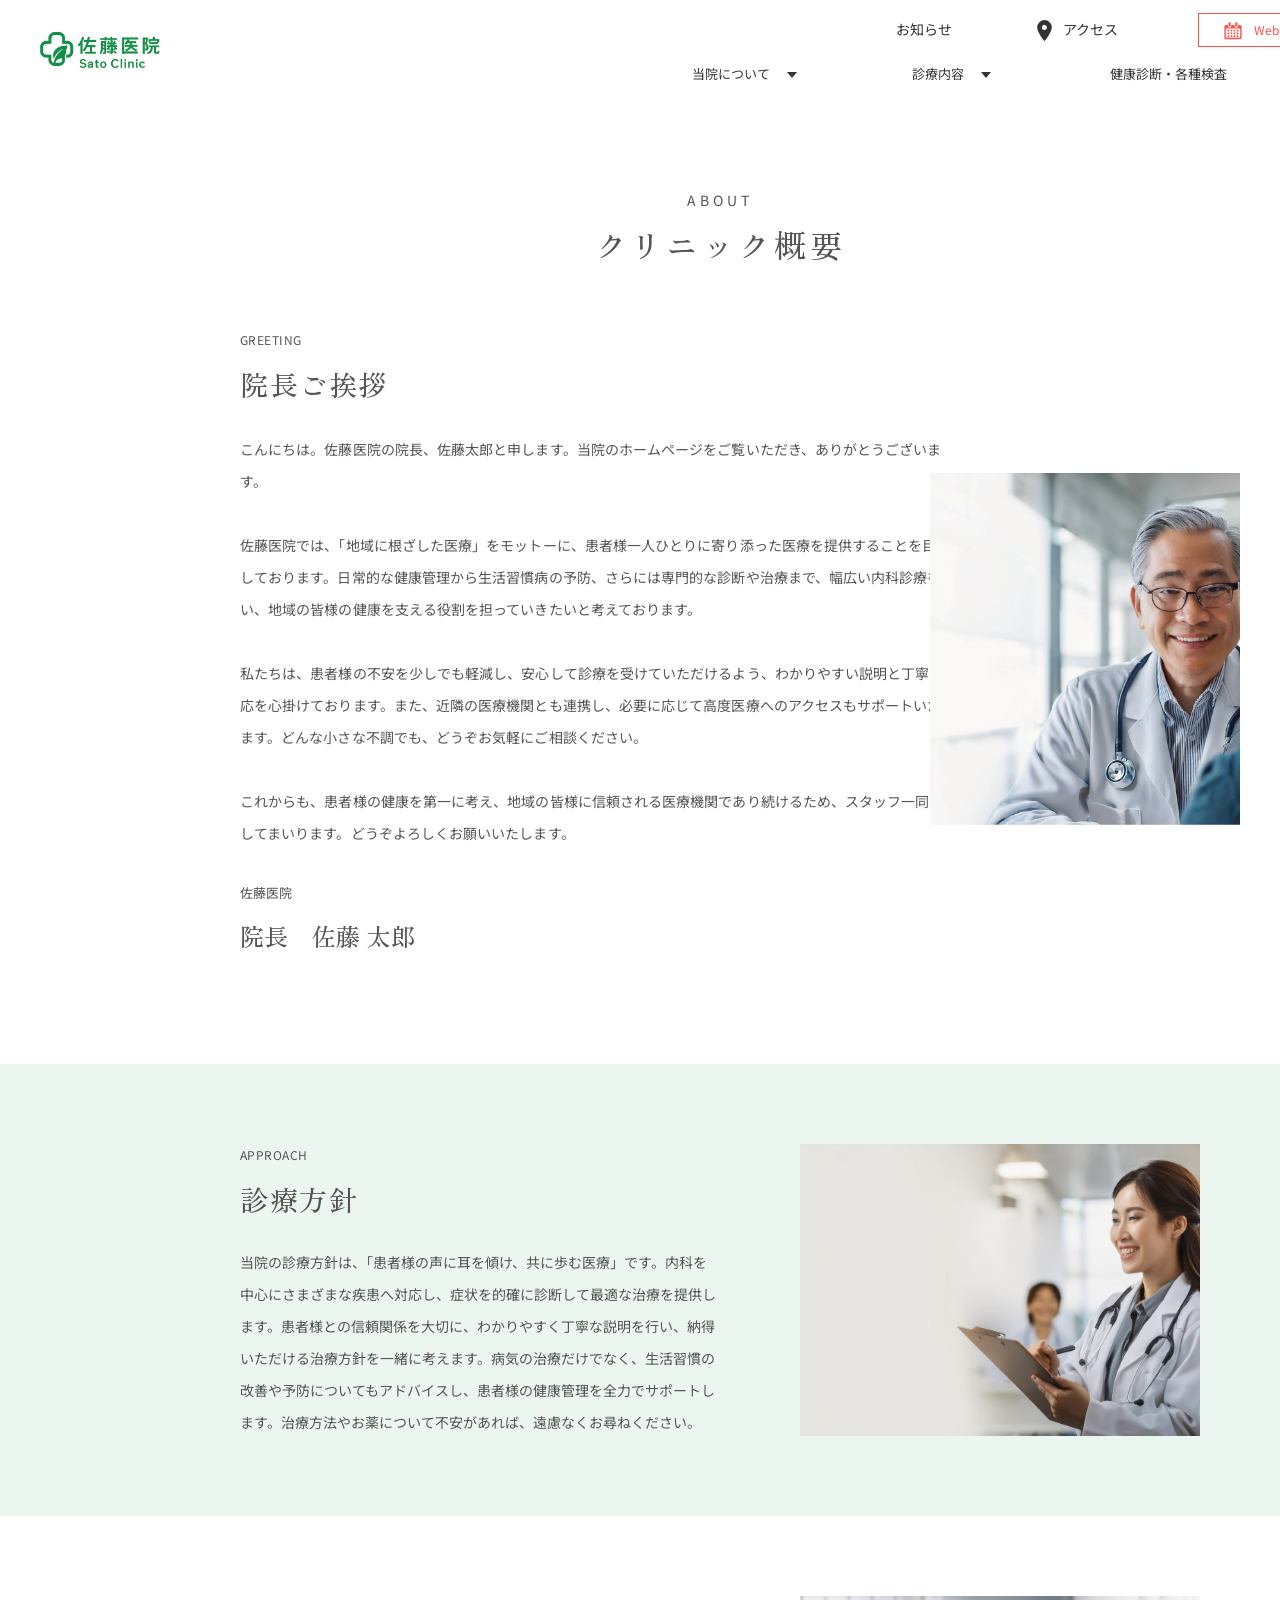
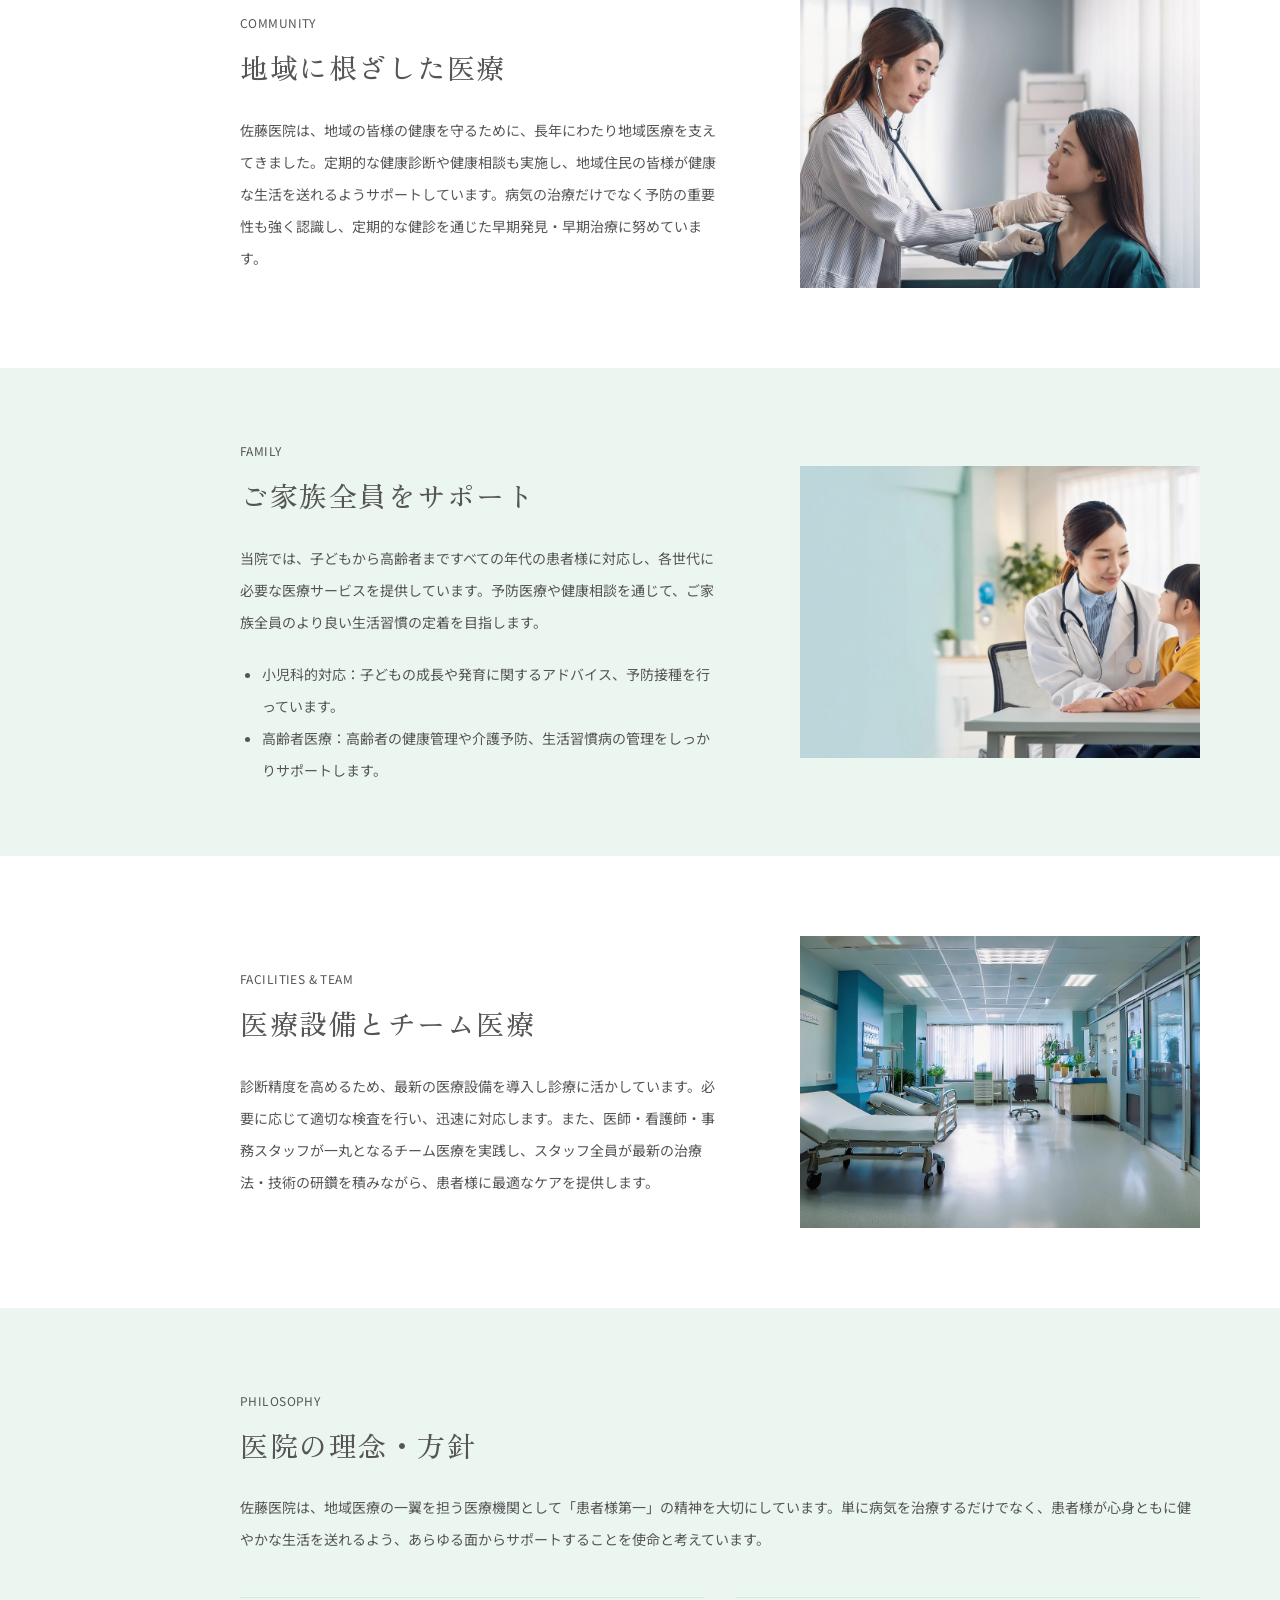
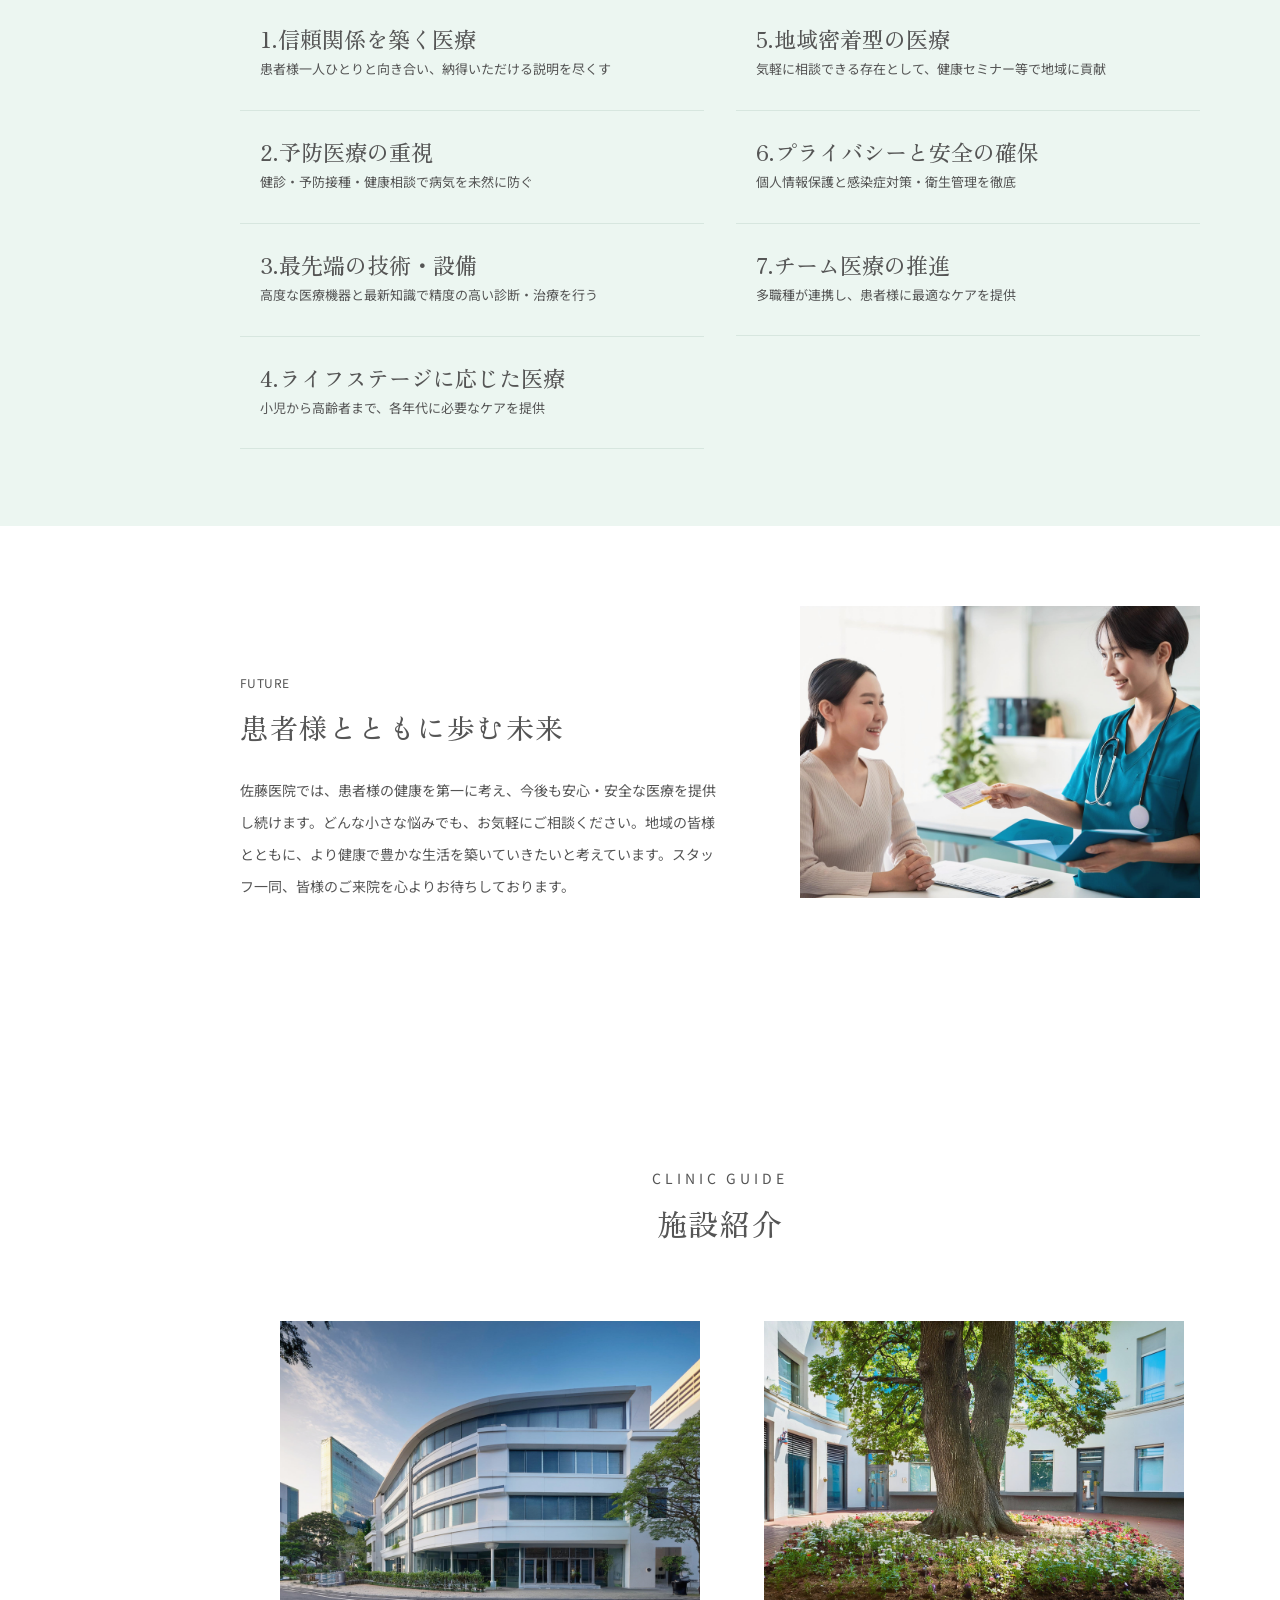
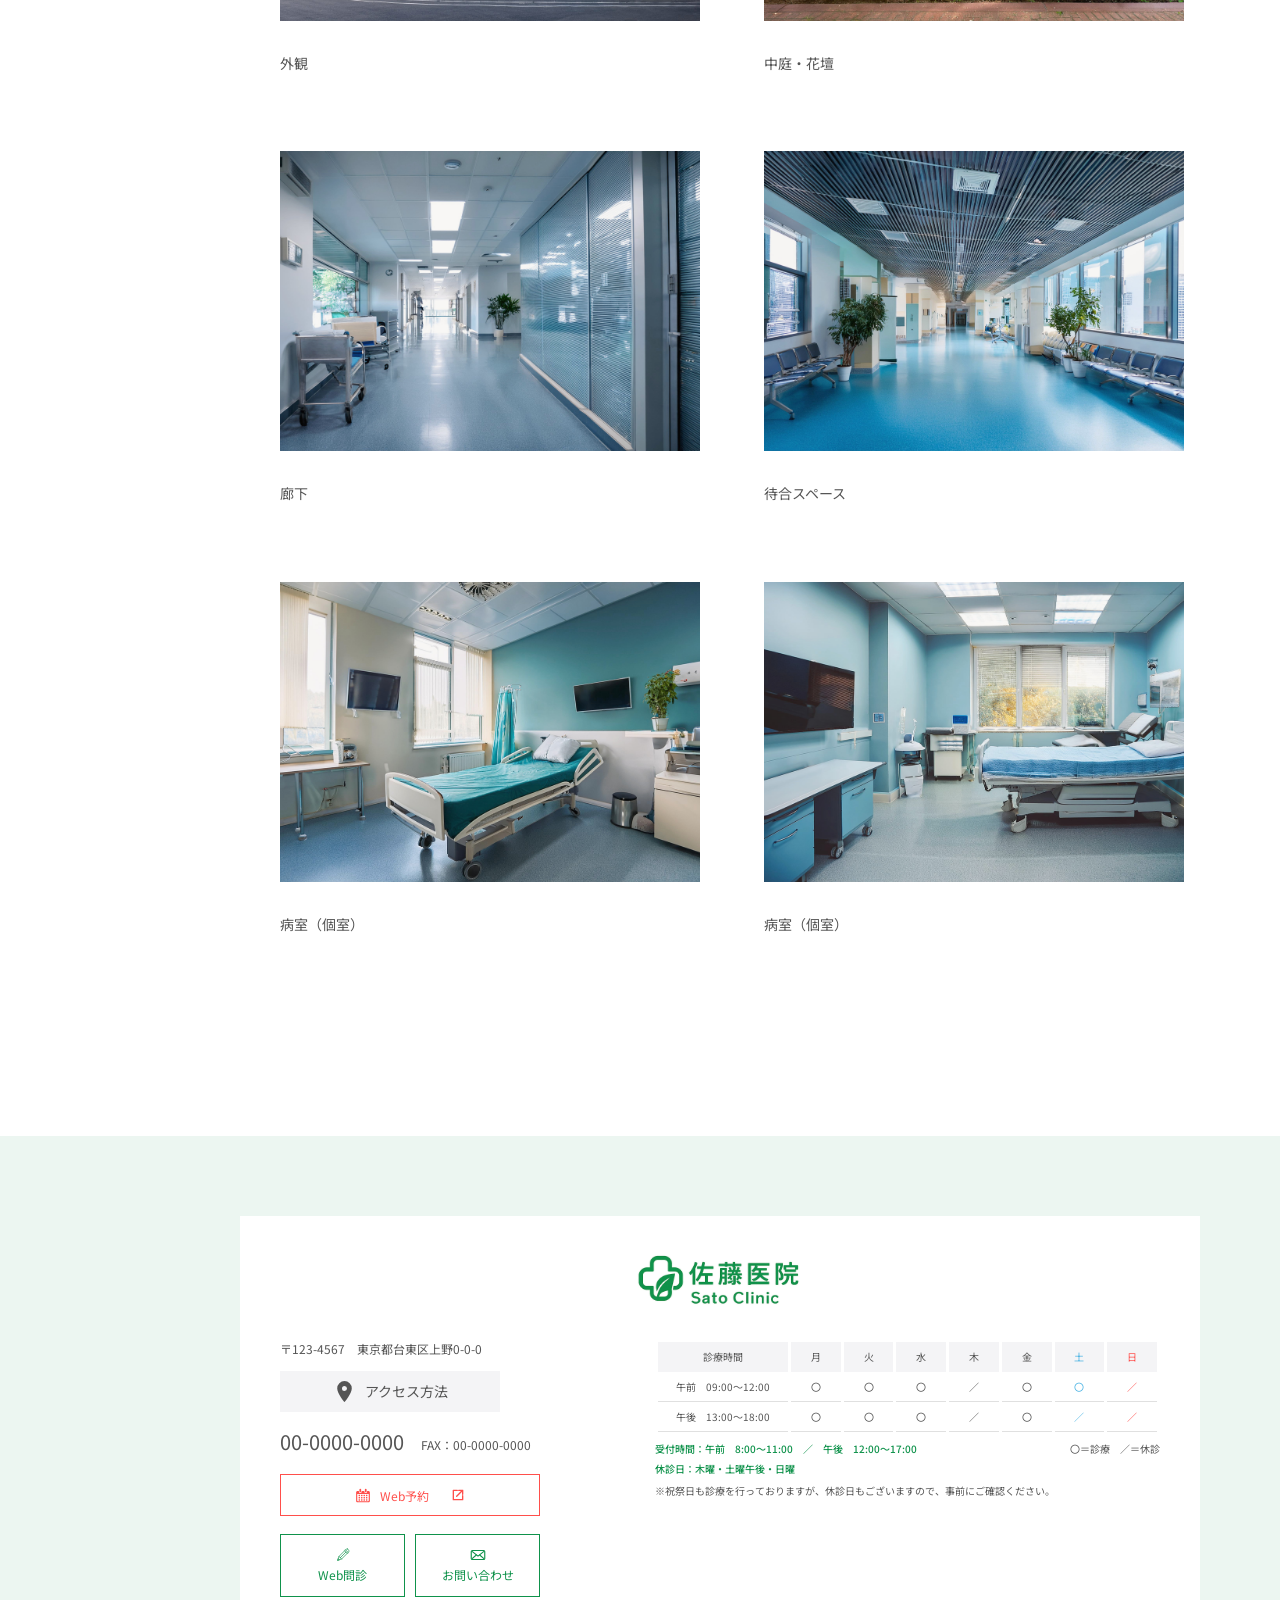
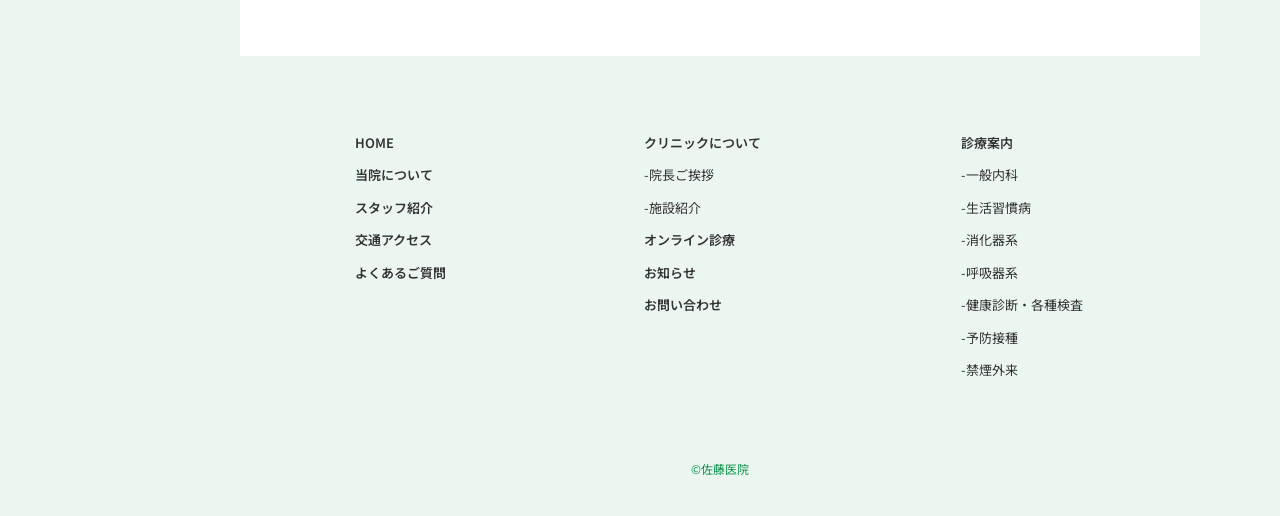
==== about.html @ 497ea295 "コミット" ====
<!DOCTYPE html>
<html lang="ja"><head><meta charset="UTF-8"><meta name="viewport" content="width=device-width, initial-scale=1.0"><meta name="description" content="佐藤医院は地域に根ざした医療を大切にするクリニックです。"><title>クリニック概要 | 佐藤医院 Sato Clinic</title><link rel="preconnect" href="https://fonts.googleapis.com"><link rel="preconnect" href="https://fonts.gstatic.com" crossorigin><link href="https://fonts.googleapis.com/css2?family=Noto+Sans+JP:wght@400;500;600;700&family=Zen+Old+Mincho:wght@400;500;600&display=swap" rel="stylesheet"><link rel="stylesheet" href="./css/style.css"></head>
<body class="page-about"><header class="site-header" id="top">
 <a class="site-logo" href="index.html" aria-label="佐藤医院 トップページ"><img src="./assets/logo.png" width="140" height="42" alt="佐藤医院 Sato Clinic"></a>
 <div class="header-upper"><a href="news.html">お知らせ</a><a href="access.html" class="header-access"><svg class="svg-icon" viewBox="0 0 24 24" aria-hidden="true"><path fill="currentColor" d="M12 2a7 7 0 0 0-7 7c0 5 7 13 7 13s7-8 7-13a7 7 0 0 0-7-7Zm0 9.4A2.4 2.4 0 1 1 12 6.6a2.4 2.4 0 0 1 0 4.8Z"/></svg> アクセス</a><a class="book-button" href="contact.html"><img class="svg-icon" src="assets/web_reservation_calendar_clean.svg" alt="" aria-hidden="true"> Web予約</a></div>
 <nav class="primary-nav" aria-label="グローバルナビゲーション"><details class="header-dropdown"><summary>当院について<span class="tiny-triangle"></span></summary><div class="dropdown-panel"><a href="about.html#greeting">院長ご挨拶</a><a href="staff.html">スタッフ紹介</a><a href="faq.html">よくあるご質問</a></div></details><details class="header-dropdown"><summary>診療内容<span class="tiny-triangle"></span></summary><div class="dropdown-panel"><a href="treatment.html#internal">一般内科</a><a href="treatment.html#lifestyle">生活習慣病</a><a href="treatment.html#digestive">消化器系</a><a href="treatment.html#respiratory">呼吸器系</a><a href="treatment.html#vaccination">予防接種</a></div></details><a class="nav-single" href="treatment.html#checkup">健康診断・各種検査</a><a class="nav-single" href="about.html#facility">施設紹介</a></nav>
 <details class="all-menu"><summary aria-label="サイトメニューを開く"><span class="hamburger"><span></span><span></span><span></span></span><small>MENU</small></summary>
 <nav class="all-menu-panel" aria-label="サイトメニュー"><strong>MENU</strong><a href="index.html">HOME</a><a href="about.html">当院について</a><a href="staff.html">スタッフ紹介</a><a href="treatment.html">診療案内</a><a href="faq.html">よくあるご質問</a><a href="news.html">お知らせ</a><a href="access.html">アクセス</a><a href="contact.html">お問い合わせ</a></nav></details>
 </header><main><div class="page-title"><span class="title-en">ABOUT</span><h1>クリニック概要</h1></div><section id="greeting" class="about-greeting"><div class="greeting-copy"><span class="small-en">GREETING</span><h2 class="section-mincho">院長ご挨拶</h2><p>こんにちは。佐藤医院の院長、佐藤太郎と申します。当院のホームページをご覧いただき、ありがとうございます。</p><p>佐藤医院では、「地域に根ざした医療」をモットーに、患者様一人ひとりに寄り添った医療を提供することを目指しております。日常的な健康管理から生活習慣病の予防、さらには専門的な診断や治療まで、幅広い内科診療を行い、地域の皆様の健康を支える役割を担っていきたいと考えております。</p><p>私たちは、患者様の不安を少しでも軽減し、安心して診療を受けていただけるよう、わかりやすい説明と丁寧な対応を心掛けております。また、近隣の医療機関とも連携し、必要に応じて高度医療へのアクセスもサポートいたします。どんな小さな不調でも、どうぞお気軽にご相談ください。</p><p>これからも、患者様の健康を第一に考え、地域の皆様に信頼される医療機関であり続けるため、スタッフ一同努力してまいります。どうぞよろしくお願いいたします。</p><p class="greeting-signature"><span>佐藤医院</span><strong>院長　佐藤 太郎</strong></p></div><img src="./assets/firstView.jpg" alt="患者様に寄り添う院長" width="310" height="352"></section>
 <section class="about-feature feature-mint"><div class="about-feature-inner"><div class="about-feature-copy"><span class="small-en">APPROACH</span><h2 class="section-mincho">診療方針</h2><p>当院の診療方針は、「患者様の声に耳を傾け、共に歩む医療」です。内科を中心にさまざまな疾患へ対応し、症状を的確に診断して最適な治療を提供します。患者様との信頼関係を大切に、わかりやすく丁寧な説明を行い、納得いただける治療方針を一緒に考えます。病気の治療だけでなく、生活習慣の改善や予防についてもアドバイスし、患者様の健康管理を全力でサポートします。治療方法やお薬について不安があれば、遠慮なくお尋ねください。</p></div><img src="./assets/medical_3.jpg" alt="診療方針" width="510" height="292"></div></section><section class="about-feature feature-white"><div class="about-feature-inner"><div class="about-feature-copy"><span class="small-en">COMMUNITY</span><h2 class="section-mincho">地域に根ざした医療</h2><p>佐藤医院は、地域の皆様の健康を守るために、長年にわたり地域医療を支えてきました。定期的な健康診断や健康相談も実施し、地域住民の皆様が健康な生活を送れるようサポートしています。病気の治療だけでなく予防の重要性も強く認識し、定期的な健診を通じた早期発見・早期治療に努めています。</p></div><img src="./assets/patient_3.jpg" alt="地域に根ざした医療" width="510" height="292"></div></section><section class="about-feature feature-mint"><div class="about-feature-inner"><div class="about-feature-copy"><span class="small-en">FAMILY</span><h2 class="section-mincho">ご家族全員をサポート</h2><p>当院では、子どもから高齢者まですべての年代の患者様に対応し、各世代に必要な医療サービスを提供しています。予防医療や健康相談を通じて、ご家族全員のより良い生活習慣の定着を目指します。</p><ul><li>小児科的対応：子どもの成長や発育に関するアドバイス、予防接種を行っています。</li><li>高齢者医療：高齢者の健康管理や介護予防、生活習慣病の管理をしっかりサポートします。</li></ul></div><img src="./assets/patient_10.jpg" alt="ご家族全員をサポート" width="510" height="292"></div></section><section class="about-feature feature-white"><div class="about-feature-inner"><div class="about-feature-copy"><span class="small-en">FACILITIES &amp; TEAM</span><h2 class="section-mincho">医療設備とチーム医療</h2><p>診断精度を高めるため、最新の医療設備を導入し診療に活かしています。必要に応じて適切な検査を行い、迅速に対応します。また、医師・看護師・事務スタッフが一丸となるチーム医療を実践し、スタッフ全員が最新の治療法・技術の研鑽を積みながら、患者様に最適なケアを提供します。</p></div><img src="./assets/hospital_3.jpg" alt="医療設備とチーム医療" width="510" height="292"></div></section>
 <section id="philosophy" class="about-philosophy"><div class="about-philosophy-inner"><span class="small-en">PHILOSOPHY</span><h2 class="section-mincho">医院の理念・方針</h2><p>佐藤医院は、地域医療の一翼を担う医療機関として「患者様第一」の精神を大切にしています。単に病気を治療するだけでなく、患者様が心身ともに健やかな生活を送れるよう、あらゆる面からサポートすることを使命と考えています。</p><div class="philosophy-lists"><ol><li><h3>1.信頼関係を築く医療</h3><p>患者様一人ひとりと向き合い、納得いただける説明を尽くす</p></li><li><h3>2.予防医療の重視</h3><p>健診・予防接種・健康相談で病気を未然に防ぐ</p></li><li><h3>3.最先端の技術・設備</h3><p>高度な医療機器と最新知識で精度の高い診断・治療を行う</p></li><li><h3>4.ライフステージに応じた医療</h3><p>小児から高齢者まで、各年代に必要なケアを提供</p></li></ol><ol><li><h3>5.地域密着型の医療</h3><p>気軽に相談できる存在として、健康セミナー等で地域に貢献</p></li><li><h3>6.プライバシーと安全の確保</h3><p>個人情報保護と感染症対策・衛生管理を徹底</p></li><li><h3>7.チーム医療の推進</h3><p>多職種が連携し、患者様に最適なケアを提供</p></li></ol></div></div></section>
 <section class="about-future"><div class="about-feature-inner"><div class="about-feature-copy"><span class="small-en">FUTURE</span><h2 class="section-mincho">患者様とともに歩む未来</h2><p>佐藤医院では、患者様の健康を第一に考え、今後も安心・安全な医療を提供し続けます。どんな小さな悩みでも、お気軽にご相談ください。地域の皆様とともに、より健康で豊かな生活を築いていきたいと考えています。スタッフ一同、皆様のご来院を心よりお待ちしております。</p></div><img loading="lazy" src="./assets/information_3.jpg" alt="丁寧なご案内をする医療スタッフ" width="510" height="292"></div></section>
 <section id="facility" class="about-facilities"><div class="facility-header"><span class="title-en">CLINIC GUIDE</span><h2 class="section-mincho">施設紹介</h2></div><div class="facility-grid"><figure><img loading="lazy" src="./assets/hospital_1.jpg" alt="外観" width="420" height="240"><figcaption>外観</figcaption></figure><figure><img loading="lazy" src="./assets/hospital_2.jpg" alt="中庭・花壇" width="420" height="240"><figcaption>中庭・花壇</figcaption></figure><figure><img loading="lazy" src="./assets/hospital_5.jpg" alt="廊下" width="420" height="240"><figcaption>廊下</figcaption></figure><figure><img loading="lazy" src="./assets/hospital_4.jpg" alt="待合スペース" width="420" height="240"><figcaption>待合スペース</figcaption></figure><figure><img loading="lazy" src="./assets/hospital_7.jpg" alt="病室（個室）" width="420" height="240"><figcaption>病室（個室）</figcaption></figure><figure><img loading="lazy" src="./assets/hospital_8.jpg" alt="病室（個室）" width="420" height="240"><figcaption>病室（個室）</figcaption></figure></div></section></main><footer class="site-footer"><div class="footer-contact"><div class="footer-contact-left">
 <p class="foot-address">〒123-4567　東京都台東区上野0-0-0</p><a class="foot-access" href="access.html"><svg class="svg-icon" viewBox="0 0 24 24" aria-hidden="true"><path fill="currentColor" d="M12 2a7 7 0 0 0-7 7c0 5 7 13 7 13s7-8 7-13a7 7 0 0 0-7-7Zm0 9.4A2.4 2.4 0 1 1 12 6.6a2.4 2.4 0 0 1 0 4.8Z"/></svg> アクセス方法</a>
 <p class="foot-phone">00-0000-0000 <span>FAX：00-0000-0000</span></p><a class="foot-reservation" href="contact.html"><img class="svg-icon" src="assets/web_reservation_calendar_clean.svg" alt="" aria-hidden="true"> Web予約　 <svg class="svg-icon" viewBox="0 0 24 24" fill="none" stroke="currentColor" stroke-width="2" stroke-linecap="round" stroke-linejoin="round" aria-hidden="true"><path d="M13 5h6v6M19 5l-9 9"/><path d="M19 13v6H5V5h6"/></svg></a>
 <div class="foot-small-actions"><a href="contact.html"><img class="svg-icon" src="assets/pencil_icon_outline_slender.svg" alt="" aria-hidden="true"><span>Web問診</span></a><a href="contact.html"><img class="svg-icon" src="assets/envelope_closed_icon.svg" alt="" aria-hidden="true"><span>お問い合わせ</span></a></div></div>
 <div class="footer-contact-right"><a href="index.html" class="footer-brand"><img src="./assets/logo.png" width="187" height="56" alt="佐藤医院 Sato Clinic"></a><div class="schedule-wrap schedule-compact"><table class="schedule-table" aria-label="診療時間表"><thead><tr><th>診療時間</th><th>月</th><th>火</th><th>水</th><th>木</th><th>金</th><th class="saturday">土</th><th class="sunday">日</th></tr></thead>
 <tbody><tr><th>午前　09:00〜12:00</th><td>〇</td><td>〇</td><td>〇</td><td>／</td><td>〇</td><td class="saturday">〇</td><td class="sunday">／</td></tr>
 <tr><th>午後　13:00〜18:00</th><td>〇</td><td>〇</td><td>〇</td><td>／</td><td>〇</td><td class="saturday">／</td><td class="sunday">／</td></tr></tbody></table>
 <div class="schedule-remarks"><div class="schedule-notes"><p><b>受付時間：午前　8:00〜11:00　／　午後　12:00〜17:00</b></p><p><b>休診日：木曜・土曜午後・日曜</b></p></div><span class="schedule-legend">〇＝診療　／＝休診</span></div>
 <p class="schedule-caution">※祝祭日も診療を行っておりますが、休診日もございますので、事前にご確認ください。</p></div></div></div>
 <nav class="footer-nav" aria-label="フッターナビゲーション"><div><a href="index.html"><b>HOME</b></a><a href="about.html"><b>当院について</b></a><a href="staff.html"><b>スタッフ紹介</b></a><a href="access.html"><b>交通アクセス</b></a><a href="faq.html"><b>よくあるご質問</b></a></div>
 <div><b>クリニックについて</b><a href="about.html#greeting">-院長ご挨拶</a><a href="about.html#facility">-施設紹介</a><a href="contact.html"><b>オンライン診療</b></a><a href="news.html"><b>お知らせ</b></a><a href="contact.html"><b>お問い合わせ</b></a></div>
 <div><b>診療案内</b><a href="treatment.html#internal">-一般内科</a><a href="treatment.html#lifestyle">-生活習慣病</a><a href="treatment.html#digestive">-消化器系</a><a href="treatment.html#respiratory">-呼吸器系</a><a href="treatment.html#checkup">-健康診断・各種検査</a><a href="treatment.html#vaccination">-予防接種</a><a href="treatment.html#smoking">-禁煙外来</a></div></nav>
 <small class="copyright">©佐藤医院</small></footer></body></html>
---- css/style.css ----
:root{--ink:#333333;--body:#555555;--pale:#F4F4F6;--light-gray:#CCCCCC;--rule:#E0E0E0;--green:#0F924B;--mint:#ECF6F1;--red:#FF4F4B;--blue:#4BB3E3;--sans:'Noto Sans JP','Hiragino Kaku Gothic ProN','Yu Gothic',sans-serif;--mincho:'Zen Old Mincho','Hiragino Mincho ProN','Yu Mincho',serif}
*,*::before,*::after{box-sizing:border-box}
html{scroll-behavior:smooth;scroll-padding-top:110px}
body{width:100%;min-width:1440px;margin:0;background:white;color:var(--body);font-family:var(--sans);font-size:14px;font-weight:400;line-height:1.8;-webkit-font-smoothing:antialiased;text-rendering:optimizeLegibility}
img{max-width:100%;display:block}button,input,select,textarea{font:inherit}a{color:inherit;text-decoration:none}a:hover{color:var(--green)}button,a,summary{ -webkit-tap-highlight-color:transparent}a:focus-visible,summary:focus-visible,button:focus-visible,input:focus-visible,select:focus-visible,textarea:focus-visible{outline:2px solid var(--green);outline-offset:3px}p,h1,h2,h3,figure,dl,dd{margin:0}h1,h2,h3{font-weight:400}.svg-icon{width:22px;height:22px;display:inline-block;vertical-align:middle;flex:none}.section-mincho{font-family:var(--mincho);font-weight:500;color:var(--body);letter-spacing:.055em}.title-en{font-family:var(--sans);font-size:14px;font-weight:400;letter-spacing:.28em;line-height:24px;color:var(--body)}.small-en{font-family:var(--sans);font-size:12px;line-height:20px;letter-spacing:.035em;color:var(--body)}
/* Header: positions are based on the 1440px-wide reference PDFs. */
.site-header{position:relative;z-index:20;height:100px;width:100%;min-width:1440px;background:#fff;color:var(--ink);font-size:13px;line-height:1.4}
.site-logo{position:absolute;top:30px;left:31px;display:block;width:140px;height:42px}.site-logo img{width:140px;height:42px;object-fit:contain}
/* The hamburger starts 32.5px from the header right edge; leave an 80px gap. */
.header-upper{position:absolute;top:12px;right:112.5px;width:max-content;height:36px;display:flex;align-items:center;gap:80px;white-space:nowrap;font-size:14px}.header-upper>a{flex:none}
.header-upper>a:not(.book-button){display:inline-flex;align-items:center;gap:6px}
.header-access .svg-icon{width:25px;height:25px}
.book-button{height:34px;width:130px;border:1px solid var(--red);color:var(--red);display:flex;align-items:center;justify-content:center;gap:11px;font-size:12px;transition:background .2s,color .2s}
.book-button svg,.book-button img{width:20px;height:20px;object-fit:contain}.book-button:hover img,.foot-reservation:hover img{filter:brightness(0) invert(1)}.book-button:hover{color:#fff;background:var(--red)}
.primary-nav{position:absolute;top:61px;right:48px;width:max-content;display:grid;grid-template-columns:220px 198px 230px max-content;align-items:start;gap:0;min-height:38px}
.header-dropdown{position:relative;min-height:35px;z-index:5}
.header-dropdown summary{list-style:none;display:flex;align-items:center;gap:15px;height:27px;cursor:pointer;white-space:nowrap}
.header-dropdown summary::-webkit-details-marker,.all-menu summary::-webkit-details-marker,.faq-item summary::-webkit-details-marker{display:none}
.header-dropdown summary:hover,.nav-single:hover{color:var(--green)}
.tiny-triangle{display:block;width:0;height:0;border-left:5px solid transparent;border-right:5px solid transparent;border-top:6px solid var(--ink);margin-left:2px;transition:transform .2s}
.header-dropdown[open] .tiny-triangle{transform:rotate(180deg)}
.dropdown-panel{position:absolute;top:30px;left:-12px;min-width:165px;padding:13px 12px 14px;background:#fff;box-shadow:0 5px 18px rgba(0,0,0,.10);z-index:30;display:flex;flex-direction:column;gap:0}
.dropdown-panel a{display:block;font-size:14px;color:var(--ink);padding:10px 0;white-space:nowrap}
.dropdown-panel a:hover{color:var(--green)}
.nav-single{height:27px;display:flex;align-items:center;white-space:nowrap}
.all-menu{position:absolute;top:14px;right:5px;z-index:35;width:36px}
.all-menu>summary{cursor:pointer;list-style:none;display:flex;align-items:center;flex-direction:column;gap:5px;text-align:center}
.hamburger{width:19px;display:flex;flex-direction:column;gap:4px;margin:1px auto 0}.hamburger span{display:block;width:19px;height:2px;background:var(--ink)}.all-menu summary small{font-size:10px;letter-spacing:.02em;line-height:14px}
.all-menu-panel{position:absolute;top:72px;right:0;width:290px;background:#fff;box-shadow:0 8px 20px rgba(0,0,0,.12);padding:25px 30px 30px;display:flex;flex-direction:column;gap:12px;font-size:14px}
.all-menu-panel strong{font-size:14px;color:var(--green);letter-spacing:.2em;margin-bottom:4px}
/* Shared page heading */
.page-title{height:190px;text-align:center;padding-top:88px}.page-title h1{font-family:var(--mincho);font-size:32px;font-weight:500;letter-spacing:.12em;line-height:1.55;margin-top:7px}
/* Reusable schedule */
.schedule-table{width:100%;border-collapse:separate;border-spacing:3px 0;table-layout:fixed;font-size:12px;line-height:1.3;color:var(--body)}
.schedule-table th,.schedule-table td{text-align:center;font-weight:400;white-space:nowrap;height:32px}
.schedule-table thead th{background:var(--pale)}.schedule-table thead th:first-child{width:146px}.schedule-table tbody th{text-align:center;white-space:nowrap}.schedule-table tbody td,.schedule-table tbody th{border-bottom:1px solid var(--rule)}
.schedule-table .saturday{color:var(--blue)}.schedule-table .sunday{color:var(--red)}
.schedule-remarks{display:flex;align-items:start;justify-content:space-between;gap:12px;margin-top:6px}.schedule-notes{flex:none;white-space:nowrap}.schedule-notes p{line-height:21px}.schedule-notes b{font-weight:500;color:var(--green);font-size:12px}.schedule-legend{font-size:12px;white-space:nowrap;line-height:22px}.schedule-caution{font-size:11px;color:var(--body);margin-top:4px;line-height:1.6}
/* Footer */
.site-footer{height:980px;background:var(--mint);padding:80px 0 36px}
.footer-contact{position:relative;width:960px;height:440px;background:#fff;margin:0 auto;display:grid;grid-template-columns:300px 1fr;gap:75px;padding:37px 40px 30px}
.footer-contact-left{padding-top:85px}.foot-address{font-size:12px;white-space:nowrap;margin-bottom:12px}.foot-access{width:220px;height:41px;display:flex;align-items:center;justify-content:center;gap:8px;background:var(--pale);font-size:14px}.foot-access .svg-icon{height:25px;width:25px}.foot-phone{font-size:20px;margin:12px 0 14px;white-space:nowrap}.foot-phone span{font-size:12px;margin-left:13px}.foot-reservation{height:42px;width:260px;border:1px solid var(--red);color:var(--red);display:flex;align-items:center;justify-content:center;gap:9px;font-size:12px}.foot-reservation .svg-icon{width:16px;height:16px}.foot-reservation:hover{background:var(--red);color:#fff}.foot-small-actions{display:flex;width:260px;gap:10px;margin-top:18px}.foot-small-actions a{width:125px;height:63px;border:1px solid var(--green);display:flex;align-items:center;justify-content:center;flex-direction:column;line-height:22px;color:var(--green);font-size:12px}.foot-small-actions a:hover{background:var(--green);color:#fff}.foot-small-actions svg,.foot-small-actions img{height:18px;width:18px;object-fit:contain}.foot-small-actions a:hover img{filter:brightness(0) invert(1)}
.footer-contact-right{min-width:0;padding-top:89px}.footer-brand{position:absolute;top:37px;left:50%;transform:translateX(-50%);display:block;width:187px;margin:0}.footer-brand img{width:187px;height:56px;object-fit:contain}.schedule-compact .schedule-table{border-spacing:3px 0;font-size:10px}.schedule-compact .schedule-table thead th:first-child{width:130px}.schedule-compact .schedule-table td,.schedule-compact .schedule-table th{height:30px}.schedule-compact .schedule-notes p{line-height:18px}.schedule-compact .schedule-notes b{font-size:10px}.schedule-compact .schedule-legend{font-size:10px}.schedule-compact .schedule-remarks{gap:4px}.schedule-compact .schedule-caution{font-size:10px;margin-top:5px}
.footer-nav{width:730px;margin:77px auto 0;display:grid;grid-template-columns:289px 317px 124px;gap:0;font-size:13px;line-height:1.5;color:var(--ink)}
.footer-nav>div{display:flex;flex-direction:column;align-items:flex-start;gap:13px}.footer-nav b{font-weight:600}.copyright{display:block;margin-top:78px;text-align:center;color:var(--green);font-size:12px}
/* TOP */
.hero{position:relative;width:100%;height:560px;overflow:hidden;background:#dce6e0 url('../assets/patient_1.jpg') center center/cover no-repeat;isolation:isolate}
.hero-slide{position:absolute;top:-165px;left:calc(50% - 768px);width:1610px;height:920px;max-width:none;object-fit:cover;object-position:center;opacity:0;animation-delay:12s;animation-duration:36s;animation-iteration-count:infinite;animation-timing-function:linear;animation-fill-mode:both;will-change:opacity;backface-visibility:hidden;pointer-events:none}
.hero-slide-one{animation-name:hero-patient}.hero-slide-two{animation-name:hero-medical}.hero-slide-three{animation-name:hero-information}
/* Every 12s a new 10s dissolve starts (after the initial 12s hold). */
@keyframes hero-patient{0%{opacity:1}27.7778%,66.6667%{opacity:0}94.4445%,100%{opacity:1}}
@keyframes hero-medical{0%{opacity:0}27.7778%,33.3333%{opacity:1}61.1111%,100%{opacity:0}}
@keyframes hero-information{0%,33.3333%{opacity:0}61.1111%,66.6667%{opacity:1}94.4445%,100%{opacity:0}}
.hero-title{position:absolute;z-index:3;top:235px;left:50%;transform:translateX(-50%);white-space:nowrap;font-family:var(--mincho);font-weight:400;letter-spacing:.03em;font-size:56px;line-height:1.5;color:#fff;text-shadow:0 2px 14px rgba(0,0,0,.17)}
.home-intro{height:755px;padding:99px 0 0;display:grid;grid-template-columns:510px 510px;column-gap:160px;justify-content:center}.home-intro h2{font-size:22px;line-height:32px;margin-bottom:30px}.home-hours-copy{font-size:14px;line-height:26px;margin-bottom:35px}.home-news .home-news-item{display:block;margin-bottom:28px}.news-meta{display:flex;align-items:center;gap:20px}.news-meta time{color:var(--green);font-size:14px}.news-tag{background:var(--pale);padding:4px 7px;border-radius:0;font-size:12px;color:var(--body)}.home-news-item p{font-size:16px;line-height:28px;font-weight:500;margin-top:10px}.home-news-more{display:block;text-align:right;margin-top:35px;font-size:14px}.home-news-more span{margin-left:32px}
.reservation-strip{height:auto;background:var(--mint);text-align:center;padding:30px 0}.reservation-strip h2{font-size:20px;font-weight:600;color:var(--green);line-height:35px}.reservation-strip>p{font-size:18px;line-height:27px;margin-top:15px}.reservation-copy-dot{display:inline-block;margin:0 -.15em}.reservation-strip-button{display:flex;gap:10px;align-items:center;justify-content:center;width:227px;height:48px;margin:18px auto 0;border:1px solid var(--green);color:var(--green);font-size:20px}.reservation-strip-button svg,.reservation-strip-button img{width:25px;height:25px;object-fit:contain}.reservation-strip-button:hover img{filter:brightness(0) invert(1)}.reservation-strip-button:hover{background:var(--green);color:#fff}.reservation-strip .reservation-phone-label{margin-top:32px;font-size:17px}.reservation-strip .reservation-phone{font-size:19px;font-weight:500;margin-top:8px}
.guide-head{height:340px;display:flex;align-items:center;justify-content:flex-end;flex-direction:column;padding-bottom:69px;gap:6px}.guide-head h2{font-size:30px}.guide-photo{height:563px;background:url('../assets/hospital_6.jpg') left 69%/106.666667% auto no-repeat;display:flex;align-items:center;justify-content:center}.guide-panel{width:310px;height:523px;background:rgba(255,255,255,.95);padding:20px 48px 23px;text-align:center;color:var(--body)}.guide-panel h3{font-family:var(--mincho);font-size:28px;font-weight:500;line-height:1.6}.guide-en{font-size:14px;line-height:24px;display:block;margin-bottom:12px}.guide-panel nav a{height:50px;border-bottom:2px solid var(--rule);display:flex;align-items:center;justify-content:space-between;font-size:16px;padding:8px 20px 0;line-height:1.3;white-space:nowrap}.round-arrow{display:block;flex:none;width:16px;height:16px;object-fit:contain}.guide-panel nav a:first-child{height:42px}.guide-all{height:30px;border:1px solid var(--green);display:flex;justify-content:center;align-items:center;margin-top:20px;color:var(--green);font-size:16px}.guide-all:hover{background:var(--green);color:#fff}
.home-message{height:1188px;padding-top:218px}.message-row{width:1084px;margin:0 auto;display:grid;grid-template-columns:480px 1fr;gap:64px}.message-photo{width:480px;height:300px;overflow:hidden;align-self:center}.message-photo>img{width:100%;height:100%;object-fit:cover;object-position:right center;transform:translateX(4px) scale(1.01);transform-origin:right center}.message-text{padding-top:0}.message-text .section-mincho{font-size:26px;line-height:1.7;margin:12px 0 22px}.message-text p{font-size:14px;line-height:32px;letter-spacing:.01em}.outline-link{display:flex;border:1px solid var(--green);color:var(--green);width:154px;height:46px;align-items:center;justify-content:space-around;font-size:16px;margin-top:47px}.outline-link svg{display:block;width:8px;height:12px;flex:none}.outline-link:hover{background:var(--green);color:#fff}.home-feature-links{width:758px;display:flex;justify-content:space-between;gap:70px;margin:190px auto 0}.home-feature-links>a{width:206px;height:164px;border:1px solid #555;display:flex;justify-content:center;align-items:center;flex-direction:column;color:var(--body);flex:none}.home-feature-links>a:hover{border-color:var(--green);color:var(--green)}.feature-icon{width:37px;height:37px;object-fit:contain;color:var(--green)}.feature-icon-faq{width:32px;height:32px}.question-icon{display:flex;justify-content:center;align-items:center;width:32px;height:32px;border-radius:50%;background:var(--green);color:white;font-family:Arial,sans-serif;font-size:27px;font-weight:700;line-height:32px}.home-feature-links>a span:not(.question-icon){font-size:21px;font-weight:400;line-height:30px}.home-feature-links small{font-size:10px;line-height:16px}.home-philosophy-link{display:flex;gap:6px;align-items:center;justify-content:center;background:var(--green);color:white;width:230px;height:36px;margin:134px auto 0;font-size:15px}.home-philosophy-dot{display:inline-block;margin:0 -.15em}.home-philosophy-link>span{line-height:1}.home-philosophy-link .svg-icon{display:block;align-self:center;height:15px;width:15px;transform:translateY(1px)}.home-philosophy-link:hover{background:#0b7139;color:white}
/* NEWS */
.news-page-content{width:960px;margin:38px auto 199px}.news-filters{display:flex;gap:16px;align-items:center;margin-bottom:118px}.news-filters a{display:flex;align-items:center;justify-content:center;padding:7px 15px;background:var(--pale);border-radius:7px;font-size:14px}.news-filters .selected{background:var(--green);color:white}.news-card{width:960px;padding:0 0 42px;margin-bottom:60px;border-bottom:1px solid var(--rule);scroll-margin-top:115px}.news-card:last-child{margin-bottom:0}.news-card .news-meta time{color:var(--body);font-size:13px}.news-card .news-meta{gap:70px}.news-card .news-tag{border-radius:9px;font-size:12px}.news-card h2{font:500 22px/1.6 var(--mincho);letter-spacing:.06em;color:var(--body);margin-top:27px;margin-bottom:24px}.news-card p{font-size:14px;line-height:25px}
/* ABOUT */
.about-greeting{height:737px;width:960px;margin:37px auto 0;position:relative}.greeting-copy{width:710px;padding-top:0}.greeting-copy h2{font-size:28px;line-height:1.6;margin:10px 0 26px}.greeting-copy>p:not(.greeting-signature){width:720px;font-size:14px;line-height:32px;margin-bottom:32px;letter-spacing:.005em}.greeting-copy .greeting-signature{margin-top:28px}.greeting-signature span{display:block;font-size:13px}.greeting-signature strong{display:block;font:500 24px/1.7 var(--mincho);margin-top:12px}.about-greeting>img{position:absolute;left:690px;top:146px;width:310px;height:352px;object-fit:cover;object-position:center}
.about-feature,.about-future{height:452px;display:flex;align-items:center;justify-content:center}.feature-mint{background:var(--mint)}.feature-white{background:#fff}.about-feature-inner{width:960px;display:grid;grid-template-columns:480px 400px;gap:80px;align-items:center}.about-feature-copy h2{font-size:28px;line-height:1.55;margin:11px 0 25px}.about-feature-copy p,.about-feature-copy li{font-size:14px;line-height:32px}.about-feature-copy ul{padding-left:22px;margin:20px 0 0}.about-feature:nth-of-type(4){height:488px}.about-feature-inner img{width:400px;height:292px;object-fit:cover}
.about-philosophy{height:818px;background:var(--mint);padding:80px 0 0}.about-philosophy-inner{width:960px;margin:0 auto}.about-philosophy h2{font-size:28px;line-height:1.6;margin:10px 0 23px}.about-philosophy-inner>p{font-size:14px;line-height:32px;margin-bottom:42px}.philosophy-lists{display:grid;grid-template-columns:1fr 1fr;gap:32px}.philosophy-lists ol{list-style:none;padding:0;margin:0}.philosophy-lists li{border-top:1px solid #d7e6df;padding:22px 20px 17px;min-height:113px}.philosophy-lists li:last-child{border-bottom:1px solid #d7e6df}.philosophy-lists h3{font:500 22px/1.7 var(--mincho)}.philosophy-lists p{font-size:13px;line-height:1.8}
.about-future{height:520px}.about-future .about-feature-inner img{transform:translateY(-34px)}.about-facilities{padding:120px 0 199px}.facility-header{text-align:center;margin-bottom:74px}.facility-header h2{font-size:30px;line-height:1.6;margin-top:8px}.facility-grid{width:904px;margin:0 auto;display:grid;grid-template-columns:repeat(2,420px);gap:75px 64px}.facility-grid figure{position:relative;left:12px}.facility-grid figure img{width:420px;height:300px;object-fit:cover}.facility-grid figcaption{font-size:14px;margin-top:30px}
/* STAFF */
.staff-description{width:880px;margin:40px auto 72px;font-size:14px;line-height:32px}.staff-grid{width:700px;margin:0 auto;display:grid;grid-template-columns:250px 250px;column-gap:200px;row-gap:80px}.staff-photo{width:250px;height:330px;object-fit:cover;object-position:center}.staff-info{position:relative;width:250px;height:104px;margin-top:28px;padding:0 20px;background:#fff;border-radius:4px;box-shadow:0 2px 15px rgba(0,0,0,.19)}.staff-role{display:inline-block;background:var(--mint);color:var(--green);font-size:14px;line-height:23px;margin-left:-12px;padding:0 7px}.staff-info h2{font:500 24px/1.35 var(--mincho);margin-top:12px}.staff-info p{font-size:14px;line-height:20px;margin-top:0}.staff-plus{position:absolute;right:0;bottom:0;width:32px;height:32px;background:var(--green);color:#fff;font-family:Arial,sans-serif;font-size:31px;font-weight:200;text-align:center;line-height:30px}.staff-plus:hover{background:#06773b;color:#fff}.staff-main{padding-bottom:200px}
.staff-modal{position:fixed;inset:0;z-index:1000;display:none;align-items:center;justify-content:center}.staff-modal:target{display:flex}.staff-backdrop{position:absolute;inset:0;background:rgba(0,0,0,.62);z-index:0}.staff-modal-content{position:relative;width:682px;height:416px;background:var(--mint);border-radius:12px;overflow:hidden;display:flex;align-items:stretch;box-shadow:0 12px 50px rgba(0,0,0,.22);z-index:1}.staff-modal-copy{width:440px;padding:37px 20px 26px 40px;position:relative;z-index:2}.staff-modal-role{display:inline-block;font-size:18px;line-height:25px;padding:0 8px;color:var(--green);background:#cae7d9}.staff-modal-copy h2{font:500 36px/1.6 var(--mincho);margin:3px 0 12px}.staff-modal-copy p{font-size:14px;line-height:25px;margin-bottom:5px}.staff-modal-copy blockquote{margin:12px 0 0;background:white;border-radius:10px;padding:11px 15px;font-size:14px;line-height:25px;font-weight:500}.staff-modal-content>img{position:absolute;right:0;top:40px;width:236px;height:336px;object-fit:cover;object-position:center;-webkit-mask-image:linear-gradient(to right,transparent 0,black 20%);mask-image:linear-gradient(to right,transparent 0,black 20%)}.staff-modal-content.reverse{flex-direction:row-reverse}.staff-modal-content.reverse .staff-modal-copy{width:445px;margin-left:auto;padding-left:26px;padding-right:28px}.staff-modal-content.reverse>img{left:0;right:auto;-webkit-mask-image:linear-gradient(to left,transparent 0,black 20%);mask-image:linear-gradient(to left,transparent 0,black 20%)}.modal-close{position:absolute;top:8px;right:10px;width:31px;height:31px;display:grid;place-items:center;border-radius:50%;background:rgba(255,255,255,.9);color:var(--ink);font-size:27px;line-height:1;z-index:4}.modal-close:hover{color:var(--green)}
/* TREATMENT */
.treatment-index{width:960px;margin:30px auto 78px;display:grid;grid-template-columns:repeat(4,1fr);gap:32px;grid-auto-rows:76px}.treatment-index a{background:var(--mint);padding:0 14px;display:flex;align-items:center;justify-content:space-between;font-size:20px;white-space:nowrap}.treatment-index a span{color:var(--green);font-size:27px;font-weight:200;margin-left:6px}.treatment-index a:hover{color:var(--green);background:#dcefe5}.treatment-sections{width:880px;margin:0 auto 162px}.service-section{margin-bottom:160px;scroll-margin-top:115px}.service-section:last-child{margin-bottom:0}.service-heading{height:60px;display:flex;align-items:center;background:var(--pale);padding:0 32px;font:500 24px/1.6 var(--mincho)}.service-content{display:grid;grid-template-columns:416px 1fr;gap:60px;align-items:center;margin-top:40px;min-height:238px}.service-content img{width:416px;height:200px;object-fit:cover}.service-content p{font-size:16px;line-height:28px;transform:translateY(-15px)}
/* FAQ - native details/summary creates working accordion without JavaScript */
.faq-content{width:880px;margin:40px auto 196px}.faq-intro{font-size:14px;line-height:32px}.faq-group{margin-top:160px}.faq-group:nth-of-type(3){margin-top:203px}.faq-group:first-of-type{margin-top:182px}.faq-group h2{font:500 28px/1.6 var(--mincho);letter-spacing:.04em}.faq-list{margin-top:40px}.faq-item{border:0}.faq-item summary{list-style:none;cursor:pointer;min-height:84px;padding:0 32px;display:flex;align-items:center;gap:10px;font-size:16px;line-height:1.7;color:var(--ink);font-weight:500}.faq-item summary>b{font-size:20px;font-weight:500}.faq-item summary>span:nth-child(2){flex:1}.faq-chevron{width:0;height:0;border-left:5px solid transparent;border-right:5px solid transparent;border-top:6px solid var(--ink);transition:transform .2s}.faq-item[open] .faq-chevron{transform:rotate(180deg)}.faq-answer{width:788px;margin:0 auto;font-size:14px;line-height:30px;padding:0 0 24px;color:var(--body)}.faq-related{display:flex;flex-direction:column;gap:40px;align-items:center;margin-top:28px}.faq-related a{width:500px;height:46px;border:1px solid var(--green);border-radius:28px;display:flex;justify-content:center;align-items:center;font-size:18px;color:var(--body)}.faq-related a:hover{background:var(--green);color:#fff}.faq-outro{font-size:14px;margin-top:160px}
/* ACCESS */
.access-main{width:800px;margin:48px auto 199px}.access-map{width:644px;height:222px;background:#d9d9d9;margin:0 auto 30px}.access-map iframe{width:100%;height:100%;border:0;display:block}.access-information{width:800px;margin:0}.access-information>div{height:116px;border-bottom:1px solid #98ceb0;display:grid;grid-template-columns:240px 1fr;align-items:center}.access-information dt{font:500 20px/1.6 var(--mincho)}.access-information dd{font-size:18px}.access-links{display:flex;gap:40px}.access-links a{width:226px;height:44px;border:1px solid var(--green);font-size:16px;display:flex;align-items:center;justify-content:center}.access-links a:hover{background:var(--green);color:#fff}.access-method{margin-top:138px;scroll-margin-top:120px}.access-method h2{font:500 28px/1.6 var(--mincho);border-bottom:1px solid #98ceb0}.access-method p{font-size:20px;margin-top:32px;line-height:30px}.access-caution{font-size:20px;line-height:32px;margin-top:195px;white-space:nowrap}
/* CONTACT */
.contact-main{width:880px;margin:45px auto 171px}.contact-summary{width:880px;min-height:290px;padding:21px 80px 24px;background:#fff;box-shadow:0 2px 15px rgba(0,0,0,.19);text-align:center}.contact-telephone{display:flex;justify-content:center;align-items:baseline;gap:30px}.contact-telephone strong{font-size:28px;font-weight:600}.contact-telephone span{font-size:16px}.contact-summary>p{font-size:14px;line-height:25px}.contact-details{display:flex;gap:24px;justify-content:center;align-items:center;margin-top:22px;padding-top:20px;border-top:1px solid var(--rule);font-size:12px;text-align:left}.contact-details>div:first-child{flex:1}.contact-details p{font-size:11px;white-space:nowrap;line-height:27px}.contact-details b{background:var(--pale);padding:3px 8px;margin-right:8px;font-weight:400}.contact-quick{display:flex;flex-direction:column;gap:10px}.contact-quick a{width:220px;height:42px;border:1px solid var(--green);display:flex;justify-content:center;align-items:center;color:var(--green);font-size:14px}.contact-quick a:hover{background:var(--green);color:#fff}.contact-steps{width:290px;display:grid;grid-template-columns:1fr 1fr;margin:69px auto 80px;position:relative;text-align:center;gap:0}.contact-steps:before{content:'';width:205px;height:1px;background:var(--rule);position:absolute;top:55px;left:43px}.contact-steps>div{display:flex;flex-direction:column;gap:29px;align-items:center;font-family:var(--mincho);font-size:18px}.contact-steps i{position:relative;width:18px;height:18px;border-radius:50%;background:#ccc;z-index:1}.contact-steps i.current{background:var(--green)}.contact-form{width:600px;margin:0 auto}.contact-form>label:not(.privacy-check){display:block;font-weight:600;font-size:14px;margin-bottom:7px}.contact-form em{font-style:normal;color:var(--red)}.contact-form input:not([type='checkbox']),.contact-form select,.contact-form textarea{display:block;width:100%;border:1px solid var(--rule);background:white;border-radius:3px;color:var(--body);font-size:14px;padding:9px 11px;margin:0 0 21px}.contact-form input:not([type='checkbox']),.contact-form select{height:47px}.contact-form textarea{height:161px;resize:vertical}.contact-form input::placeholder,.contact-form textarea::placeholder{color:#d5d5d5}.privacy-description{font-size:12px;margin:19px 0 10px}.privacy-description a{color:var(--green);text-decoration:underline}.privacy-check{font-size:12px;display:flex;gap:10px;align-items:center;cursor:pointer}.privacy-check input{accent-color:var(--green)}.contact-submit{display:block;width:100%;height:49px;background:var(--green);color:white;border:0;border-radius:2px;cursor:pointer;margin-top:41px;font-size:16px;font-weight:600}.contact-submit:hover{background:#08783c}.privacy-details{width:600px;margin:18px auto 0;font-size:11px;color:#888;line-height:1.7}
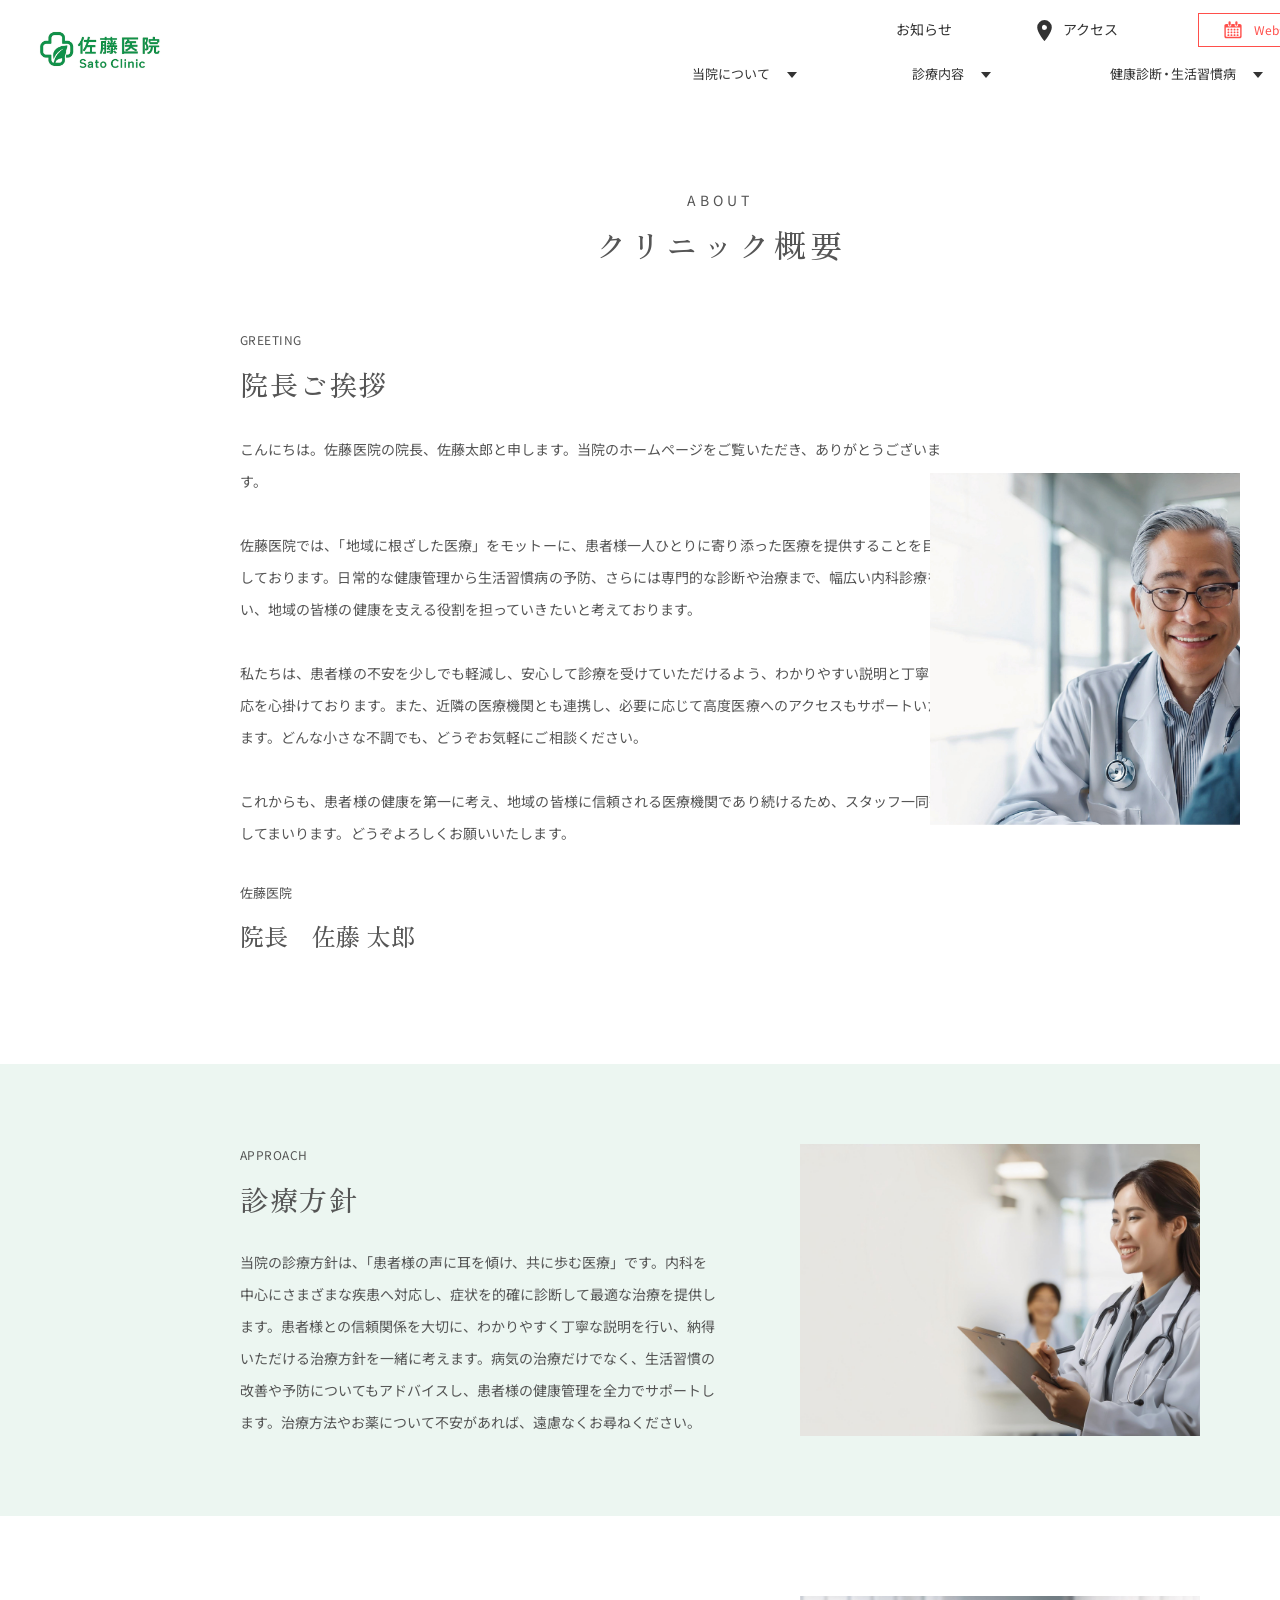
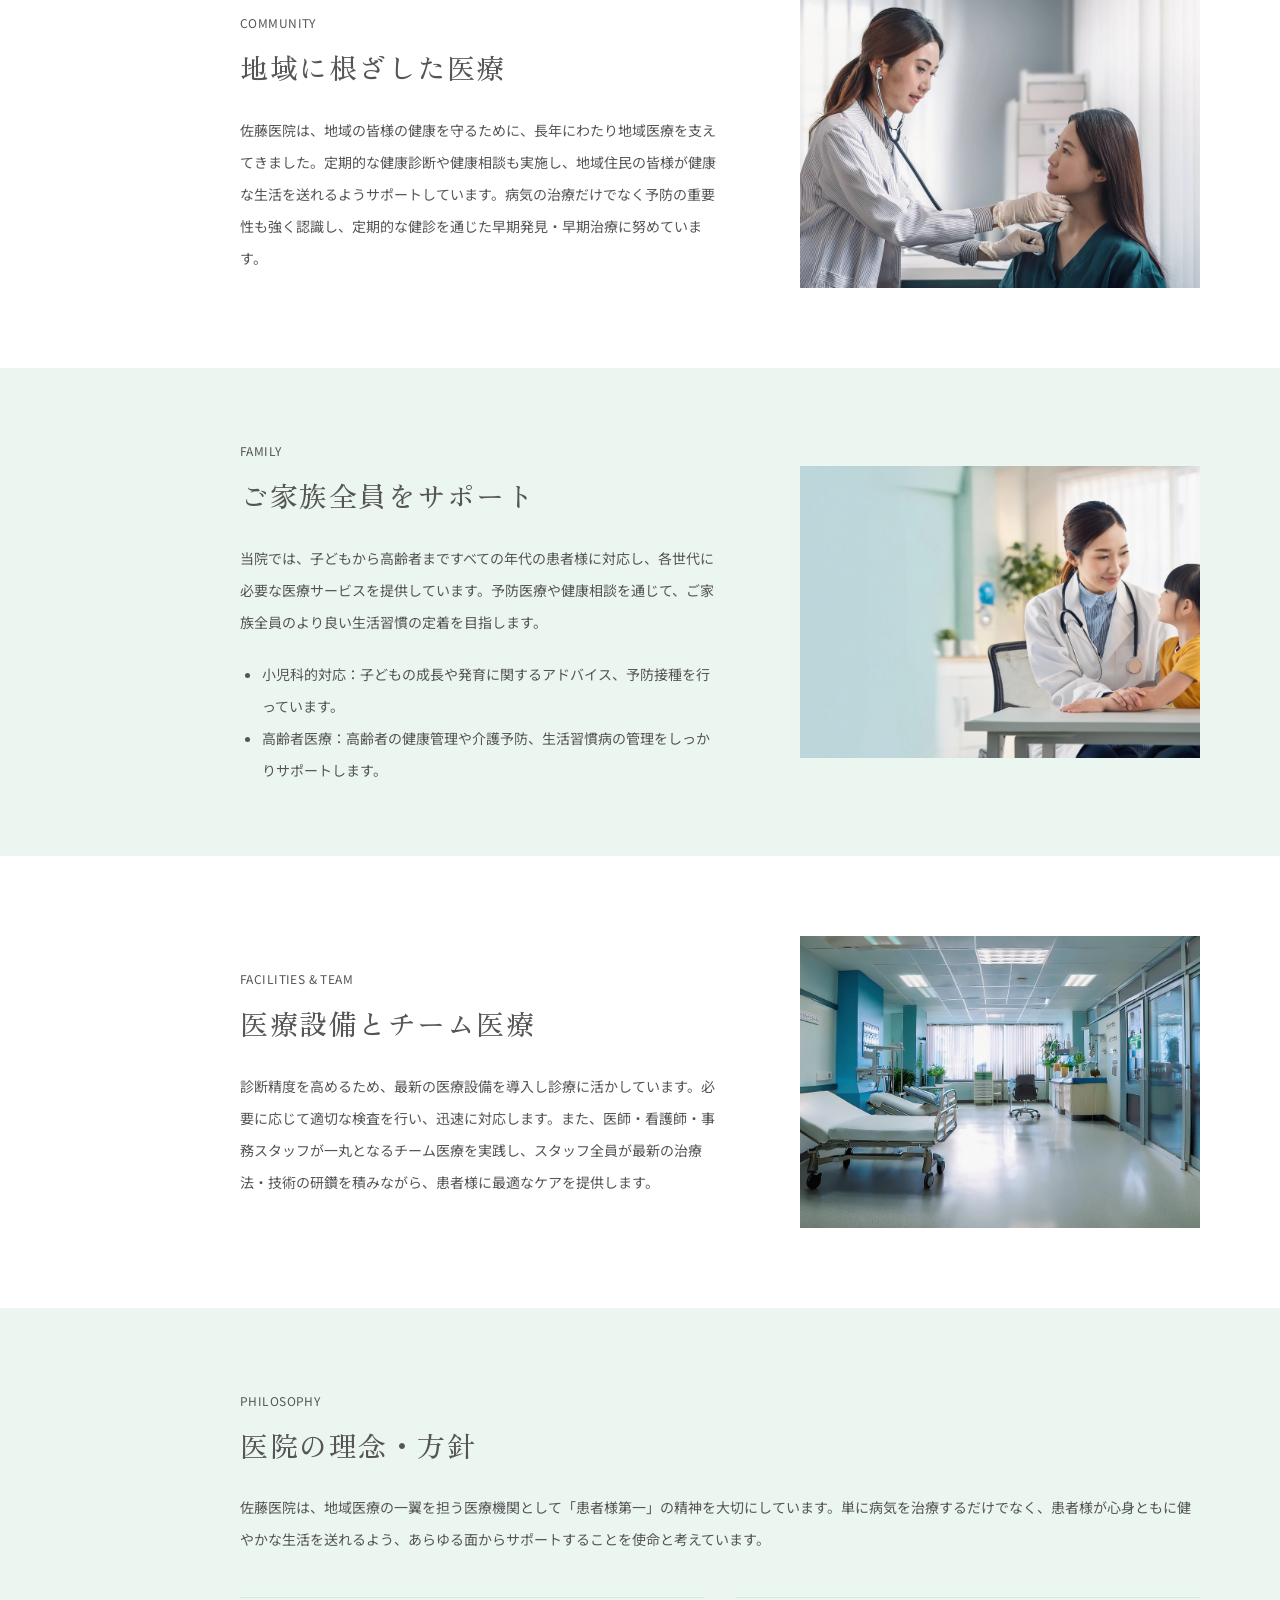
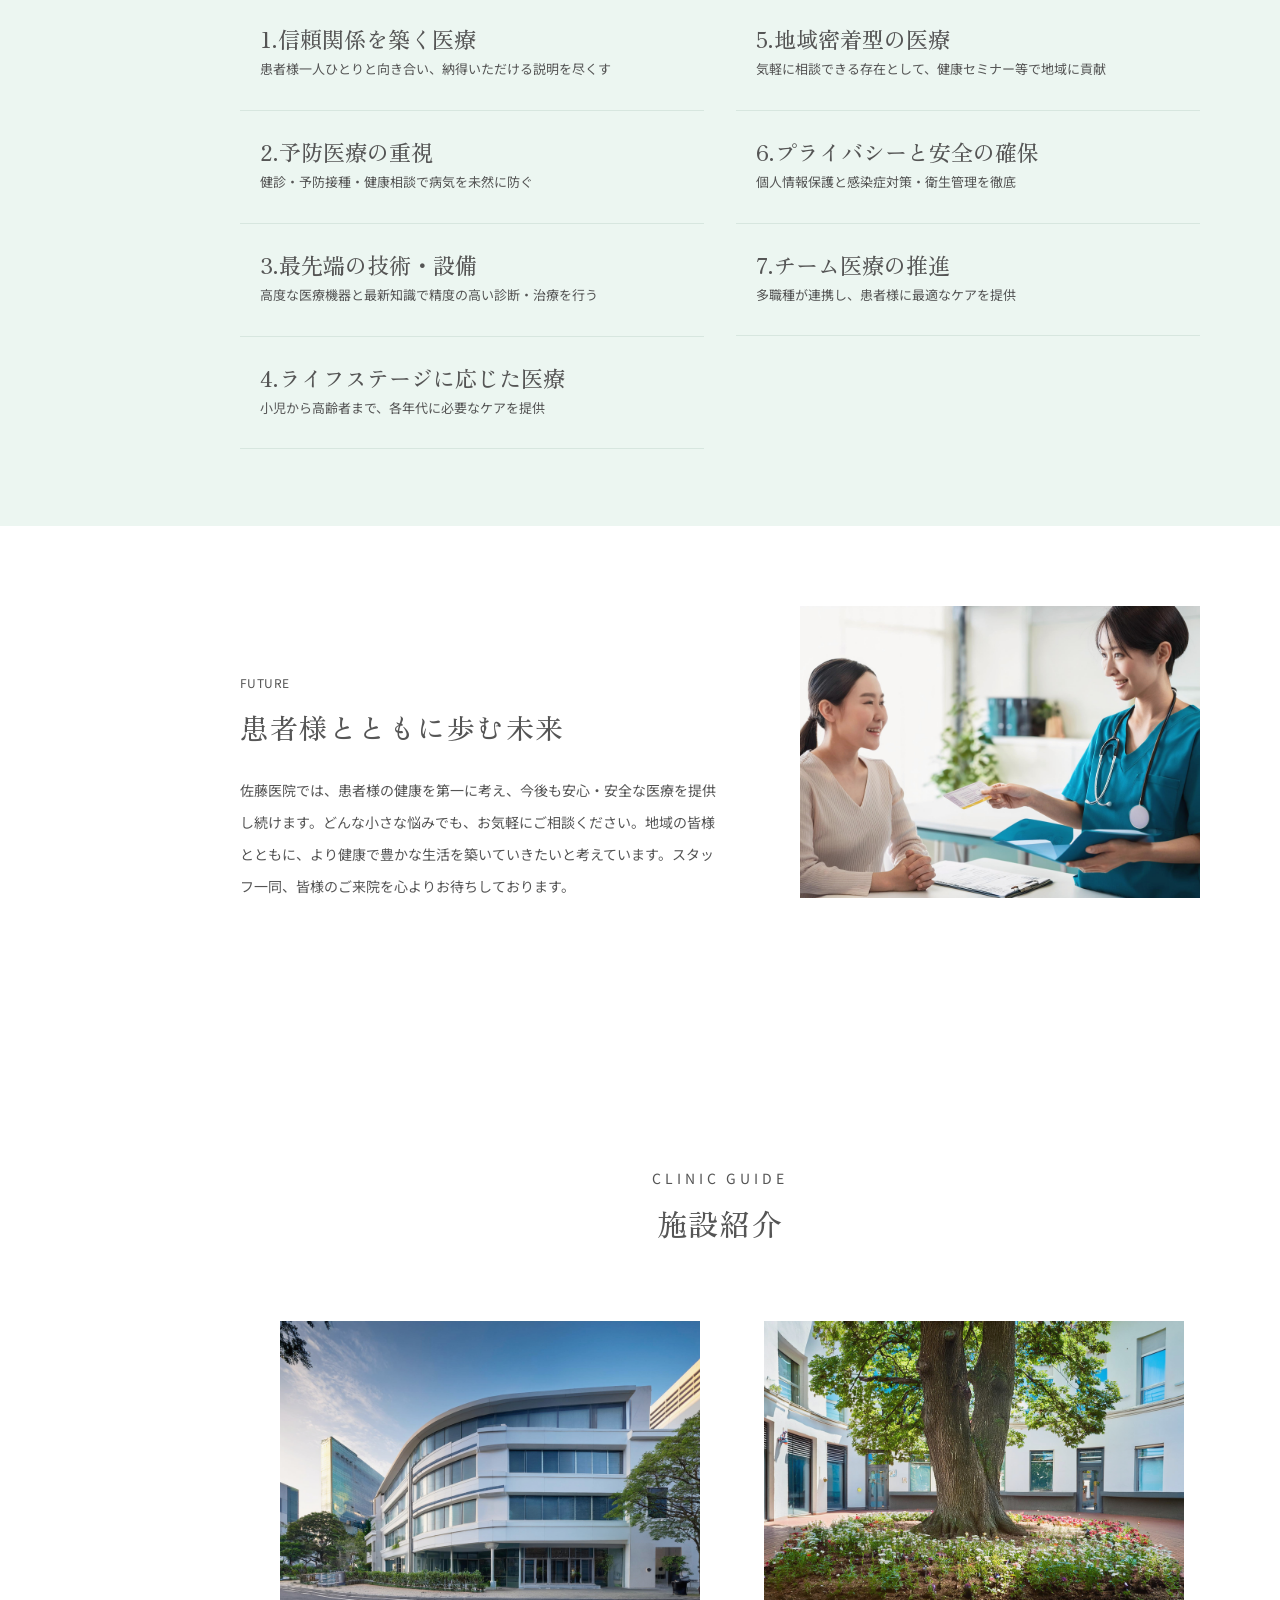
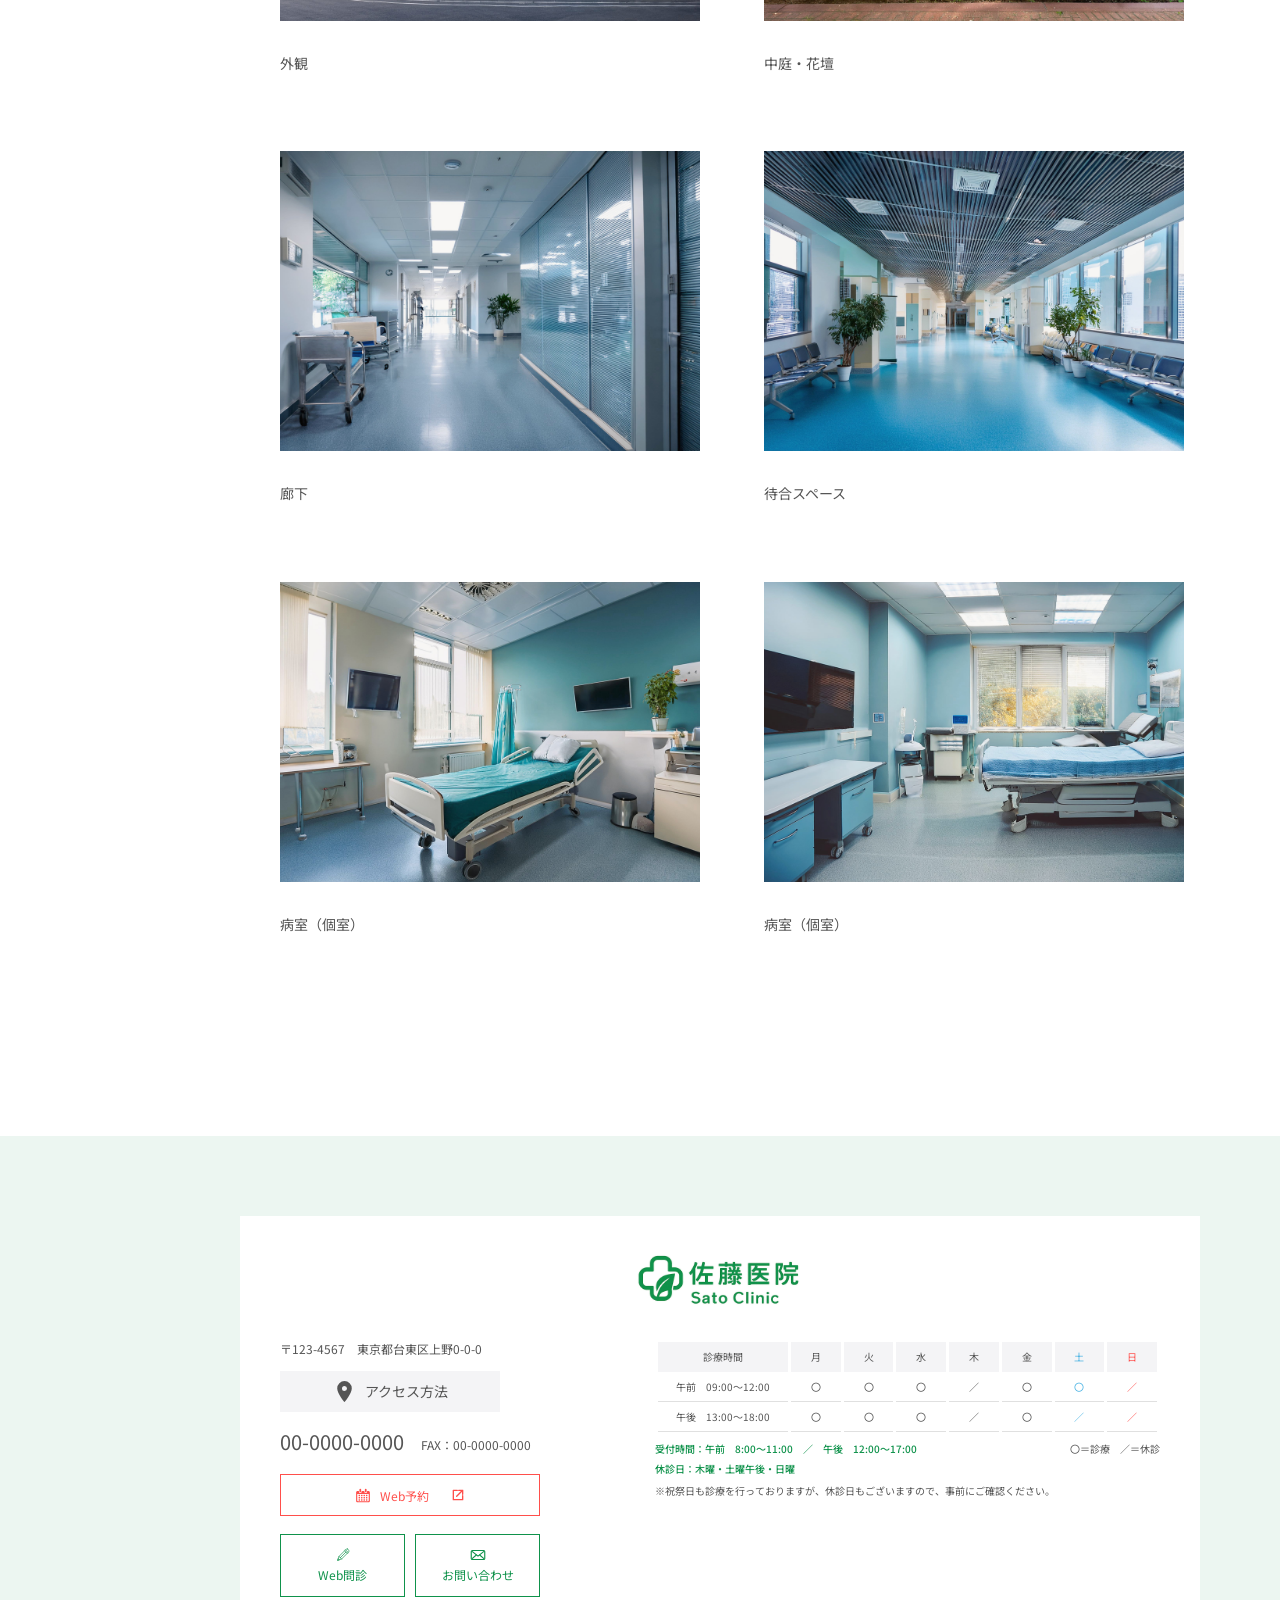
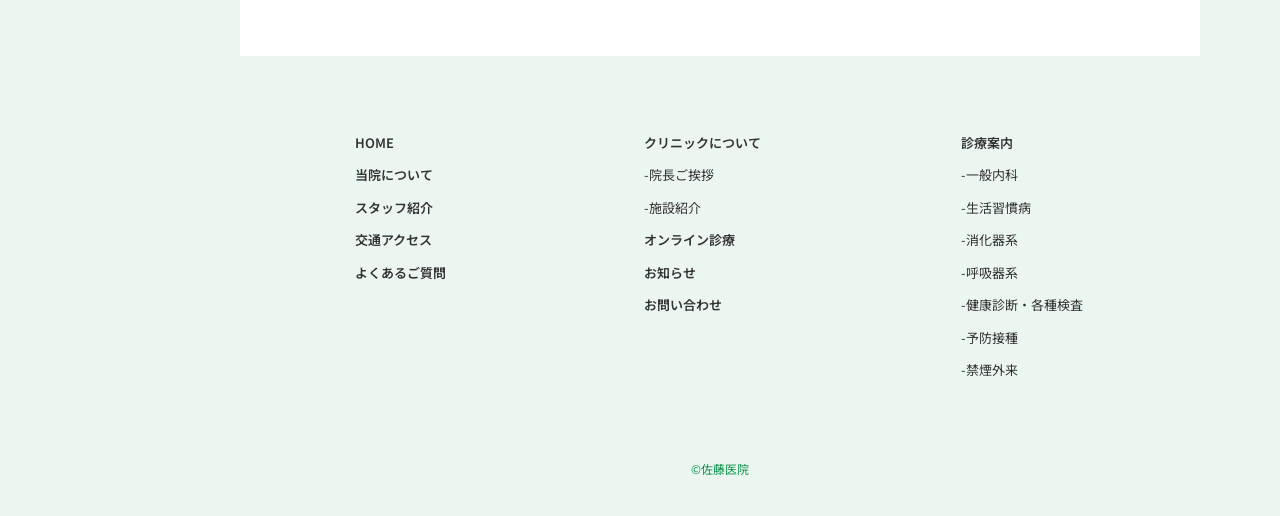
==== commit 9920e83b: "コミット" ====
--- a/about.html
+++ b/about.html
@@ -3,7 +3,7 @@
 <body class="page-about"><header class="site-header" id="top">
  <a class="site-logo" href="index.html" aria-label="佐藤医院 トップページ"><img src="./assets/logo.png" width="140" height="42" alt="佐藤医院 Sato Clinic"></a>
  <div class="header-upper"><a href="news.html">お知らせ</a><a href="access.html" class="header-access"><svg class="svg-icon" viewBox="0 0 24 24" aria-hidden="true"><path fill="currentColor" d="M12 2a7 7 0 0 0-7 7c0 5 7 13 7 13s7-8 7-13a7 7 0 0 0-7-7Zm0 9.4A2.4 2.4 0 1 1 12 6.6a2.4 2.4 0 0 1 0 4.8Z"/></svg> アクセス</a><a class="book-button" href="contact.html"><img class="svg-icon" src="assets/web_reservation_calendar_clean.svg" alt="" aria-hidden="true"> Web予約</a></div>
- <nav class="primary-nav" aria-label="グローバルナビゲーション"><details class="header-dropdown"><summary>当院について<span class="tiny-triangle"></span></summary><div class="dropdown-panel"><a href="about.html#greeting">院長ご挨拶</a><a href="staff.html">スタッフ紹介</a><a href="faq.html">よくあるご質問</a></div></details><details class="header-dropdown"><summary>診療内容<span class="tiny-triangle"></span></summary><div class="dropdown-panel"><a href="treatment.html#internal">一般内科</a><a href="treatment.html#lifestyle">生活習慣病</a><a href="treatment.html#digestive">消化器系</a><a href="treatment.html#respiratory">呼吸器系</a><a href="treatment.html#vaccination">予防接種</a></div></details><a class="nav-single" href="treatment.html#checkup">健康診断・各種検査</a><a class="nav-single" href="about.html#facility">施設紹介</a></nav>
+ <nav class="primary-nav" aria-label="グローバルナビゲーション"><details class="header-dropdown"><summary>当院について<span class="tiny-triangle"></span></summary><div class="dropdown-panel"><a href="about.html#greeting">院長ご挨拶</a><a href="staff.html">スタッフ紹介</a><a href="faq.html">よくあるご質問</a></div></details><details class="header-dropdown"><summary>診療内容<span class="tiny-triangle"></span></summary><div class="dropdown-panel"><a href="treatment.html#internal">一般内科</a><a href="treatment.html#digestive">消化器系</a><a href="treatment.html#respiratory">呼吸器系</a><a href="treatment.html#vaccination">予防接種</a></div></details><details class="header-dropdown"><summary><span>健康診断<span class="header-nav-dot">・</span>生活習慣病</span><span class="tiny-triangle"></span></summary><div class="dropdown-panel"><a href="treatment.html#checkup">健康診断<span class="header-nav-dot">・</span>各種検査</a><a href="treatment.html#lifestyle">生活習慣病</a></div></details><a class="nav-single" href="about.html#facility">施設紹介</a></nav>
  <details class="all-menu"><summary aria-label="サイトメニューを開く"><span class="hamburger"><span></span><span></span><span></span></span><small>MENU</small></summary>
  <nav class="all-menu-panel" aria-label="サイトメニュー"><strong>MENU</strong><a href="index.html">HOME</a><a href="about.html">当院について</a><a href="staff.html">スタッフ紹介</a><a href="treatment.html">診療案内</a><a href="faq.html">よくあるご質問</a><a href="news.html">お知らせ</a><a href="access.html">アクセス</a><a href="contact.html">お問い合わせ</a></nav></details>
  </header><main><div class="page-title"><span class="title-en">ABOUT</span><h1>クリニック概要</h1></div><section id="greeting" class="about-greeting"><div class="greeting-copy"><span class="small-en">GREETING</span><h2 class="section-mincho">院長ご挨拶</h2><p>こんにちは。佐藤医院の院長、佐藤太郎と申します。当院のホームページをご覧いただき、ありがとうございます。</p><p>佐藤医院では、「地域に根ざした医療」をモットーに、患者様一人ひとりに寄り添った医療を提供することを目指しております。日常的な健康管理から生活習慣病の予防、さらには専門的な診断や治療まで、幅広い内科診療を行い、地域の皆様の健康を支える役割を担っていきたいと考えております。</p><p>私たちは、患者様の不安を少しでも軽減し、安心して診療を受けていただけるよう、わかりやすい説明と丁寧な対応を心掛けております。また、近隣の医療機関とも連携し、必要に応じて高度医療へのアクセスもサポートいたします。どんな小さな不調でも、どうぞお気軽にご相談ください。</p><p>これからも、患者様の健康を第一に考え、地域の皆様に信頼される医療機関であり続けるため、スタッフ一同努力してまいります。どうぞよろしくお願いいたします。</p><p class="greeting-signature"><span>佐藤医院</span><strong>院長　佐藤 太郎</strong></p></div><img src="./assets/firstView.jpg" alt="患者様に寄り添う院長" width="310" height="352"></section>
--- a/css/style.css
+++ b/css/style.css
@@ -11,10 +11,11 @@
 .header-upper>a:not(.book-button){display:inline-flex;align-items:center;gap:6px}
 .header-access .svg-icon{width:25px;height:25px}
 .book-button{height:34px;width:130px;border:1px solid var(--red);color:var(--red);display:flex;align-items:center;justify-content:center;gap:11px;font-size:12px;transition:background .2s,color .2s}
-.book-button svg,.book-button img{width:20px;height:20px;object-fit:contain}.book-button:hover img,.foot-reservation:hover img{filter:brightness(0) invert(1)}.book-button:hover{color:#fff;background:var(--red)}
+.book-button svg,.book-button img{width:20px;height:20px;object-fit:contain}.book-button img{transform:translateY(-1px)}.reservation-strip-button img{transform:translateY(-3px)}.reservation-button-label{transform:translateY(-2px)}.book-button:hover img,.foot-reservation:hover img{filter:brightness(0) invert(1)}.book-button:hover{color:#fff;background:var(--red)}
 .primary-nav{position:absolute;top:61px;right:48px;width:max-content;display:grid;grid-template-columns:220px 198px 230px max-content;align-items:start;gap:0;min-height:38px}
 .header-dropdown{position:relative;min-height:35px;z-index:5}
 .header-dropdown summary{list-style:none;display:flex;align-items:center;gap:15px;height:27px;cursor:pointer;white-space:nowrap}
+.header-nav-dot{display:inline-block;margin:0 -.15em}
 .header-dropdown summary::-webkit-details-marker,.all-menu summary::-webkit-details-marker,.faq-item summary::-webkit-details-marker{display:none}
 .header-dropdown summary:hover,.nav-single:hover{color:var(--green)}
 .tiny-triangle{display:block;width:0;height:0;border-left:5px solid transparent;border-right:5px solid transparent;border-top:6px solid var(--ink);margin-left:2px;transition:transform .2s}
@@ -51,7 +52,7 @@
 @keyframes hero-patient{0%{opacity:1}27.7778%,66.6667%{opacity:0}94.4445%,100%{opacity:1}}
 @keyframes hero-medical{0%{opacity:0}27.7778%,33.3333%{opacity:1}61.1111%,100%{opacity:0}}
 @keyframes hero-information{0%,33.3333%{opacity:0}61.1111%,66.6667%{opacity:1}94.4445%,100%{opacity:0}}
-.hero-title{position:absolute;z-index:3;top:235px;left:50%;transform:translateX(-50%);white-space:nowrap;font-family:var(--mincho);font-weight:400;letter-spacing:.03em;font-size:56px;line-height:1.5;color:#fff;text-shadow:0 2px 14px rgba(0,0,0,.17)}
+.hero-title{position:absolute;z-index:3;top:235px;left:50%;transform:translateX(-50%);display:flex;justify-content:space-between;width:480px;white-space:nowrap;font-family:var(--mincho);font-weight:400;letter-spacing:0;font-size:56px;line-height:1.5;color:#fff;text-shadow:0 2px 14px rgba(0,0,0,.17)}.hero-title>span{flex:none}.hero-title>span+span{margin-left:-3px}.hero-title>span:nth-child(2),.hero-title>span:nth-child(9){margin-left:0}.hero-title>span:nth-child(5){margin-left:-9px}.hero-title>span:nth-child(6){margin-left:-13px}.hero-title>span:nth-child(7){margin-left:-11px}.hero-title>span:nth-child(8){margin-left:-5px}
 .home-intro{height:755px;padding:99px 0 0;display:grid;grid-template-columns:510px 510px;column-gap:160px;justify-content:center}.home-intro h2{font-size:22px;line-height:32px;margin-bottom:30px}.home-hours-copy{font-size:14px;line-height:26px;margin-bottom:35px}.home-news .home-news-item{display:block;margin-bottom:28px}.news-meta{display:flex;align-items:center;gap:20px}.news-meta time{color:var(--green);font-size:14px}.news-tag{background:var(--pale);padding:4px 7px;border-radius:0;font-size:12px;color:var(--body)}.home-news-item p{font-size:16px;line-height:28px;font-weight:500;margin-top:10px}.home-news-more{display:block;text-align:right;margin-top:35px;font-size:14px}.home-news-more span{margin-left:32px}
 .reservation-strip{height:auto;background:var(--mint);text-align:center;padding:30px 0}.reservation-strip h2{font-size:20px;font-weight:600;color:var(--green);line-height:35px}.reservation-strip>p{font-size:18px;line-height:27px;margin-top:15px}.reservation-copy-dot{display:inline-block;margin:0 -.15em}.reservation-strip-button{display:flex;gap:10px;align-items:center;justify-content:center;width:227px;height:48px;margin:18px auto 0;border:1px solid var(--green);color:var(--green);font-size:20px}.reservation-strip-button svg,.reservation-strip-button img{width:25px;height:25px;object-fit:contain}.reservation-strip-button:hover img{filter:brightness(0) invert(1)}.reservation-strip-button:hover{background:var(--green);color:#fff}.reservation-strip .reservation-phone-label{margin-top:32px;font-size:17px}.reservation-strip .reservation-phone{font-size:19px;font-weight:500;margin-top:8px}
 .guide-head{height:340px;display:flex;align-items:center;justify-content:flex-end;flex-direction:column;padding-bottom:69px;gap:6px}.guide-head h2{font-size:30px}.guide-photo{height:563px;background:url('../assets/hospital_6.jpg') left 69%/106.666667% auto no-repeat;display:flex;align-items:center;justify-content:center}.guide-panel{width:310px;height:523px;background:rgba(255,255,255,.95);padding:20px 48px 23px;text-align:center;color:var(--body)}.guide-panel h3{font-family:var(--mincho);font-size:28px;font-weight:500;line-height:1.6}.guide-en{font-size:14px;line-height:24px;display:block;margin-bottom:12px}.guide-panel nav a{height:50px;border-bottom:2px solid var(--rule);display:flex;align-items:center;justify-content:space-between;font-size:16px;padding:8px 20px 0;line-height:1.3;white-space:nowrap}.round-arrow{display:block;flex:none;width:16px;height:16px;object-fit:contain}.guide-panel nav a:first-child{height:42px}.guide-all{height:30px;border:1px solid var(--green);display:flex;justify-content:center;align-items:center;margin-top:20px;color:var(--green);font-size:16px}.guide-all:hover{background:var(--green);color:#fff}
@@ -67,7 +68,16 @@
 .staff-description{width:880px;margin:40px auto 72px;font-size:14px;line-height:32px}.staff-grid{width:700px;margin:0 auto;display:grid;grid-template-columns:250px 250px;column-gap:200px;row-gap:80px}.staff-photo{width:250px;height:330px;object-fit:cover;object-position:center}.staff-info{position:relative;width:250px;height:104px;margin-top:28px;padding:0 20px;background:#fff;border-radius:4px;box-shadow:0 2px 15px rgba(0,0,0,.19)}.staff-role{display:inline-block;background:var(--mint);color:var(--green);font-size:14px;line-height:23px;margin-left:-12px;padding:0 7px}.staff-info h2{font:500 24px/1.35 var(--mincho);margin-top:12px}.staff-info p{font-size:14px;line-height:20px;margin-top:0}.staff-plus{position:absolute;right:0;bottom:0;width:32px;height:32px;background:var(--green);color:#fff;font-family:Arial,sans-serif;font-size:31px;font-weight:200;text-align:center;line-height:30px}.staff-plus:hover{background:#06773b;color:#fff}.staff-main{padding-bottom:200px}
 .staff-modal{position:fixed;inset:0;z-index:1000;display:none;align-items:center;justify-content:center}.staff-modal:target{display:flex}.staff-backdrop{position:absolute;inset:0;background:rgba(0,0,0,.62);z-index:0}.staff-modal-content{position:relative;width:682px;height:416px;background:var(--mint);border-radius:12px;overflow:hidden;display:flex;align-items:stretch;box-shadow:0 12px 50px rgba(0,0,0,.22);z-index:1}.staff-modal-copy{width:440px;padding:37px 20px 26px 40px;position:relative;z-index:2}.staff-modal-role{display:inline-block;font-size:18px;line-height:25px;padding:0 8px;color:var(--green);background:#cae7d9}.staff-modal-copy h2{font:500 36px/1.6 var(--mincho);margin:3px 0 12px}.staff-modal-copy p{font-size:14px;line-height:25px;margin-bottom:5px}.staff-modal-copy blockquote{margin:12px 0 0;background:white;border-radius:10px;padding:11px 15px;font-size:14px;line-height:25px;font-weight:500}.staff-modal-content>img{position:absolute;right:0;top:40px;width:236px;height:336px;object-fit:cover;object-position:center;-webkit-mask-image:linear-gradient(to right,transparent 0,black 20%);mask-image:linear-gradient(to right,transparent 0,black 20%)}.staff-modal-content.reverse{flex-direction:row-reverse}.staff-modal-content.reverse .staff-modal-copy{width:445px;margin-left:auto;padding-left:26px;padding-right:28px}.staff-modal-content.reverse>img{left:0;right:auto;-webkit-mask-image:linear-gradient(to left,transparent 0,black 20%);mask-image:linear-gradient(to left,transparent 0,black 20%)}.modal-close{position:absolute;top:8px;right:10px;width:31px;height:31px;display:grid;place-items:center;border-radius:50%;background:rgba(255,255,255,.9);color:var(--ink);font-size:27px;line-height:1;z-index:4}.modal-close:hover{color:var(--green)}
 /* TREATMENT */
-.treatment-index{width:960px;margin:30px auto 78px;display:grid;grid-template-columns:repeat(4,1fr);gap:32px;grid-auto-rows:76px}.treatment-index a{background:var(--mint);padding:0 14px;display:flex;align-items:center;justify-content:space-between;font-size:20px;white-space:nowrap}.treatment-index a span{color:var(--green);font-size:27px;font-weight:200;margin-left:6px}.treatment-index a:hover{color:var(--green);background:#dcefe5}.treatment-sections{width:880px;margin:0 auto 162px}.service-section{margin-bottom:160px;scroll-margin-top:115px}.service-section:last-child{margin-bottom:0}.service-heading{height:60px;display:flex;align-items:center;background:var(--pale);padding:0 32px;font:500 24px/1.6 var(--mincho)}.service-content{display:grid;grid-template-columns:416px 1fr;gap:60px;align-items:center;margin-top:40px;min-height:238px}.service-content img{width:416px;height:200px;object-fit:cover}.service-content p{font-size:16px;line-height:28px;transform:translateY(-15px)}
+.treatment-index{width:960px;margin:30px auto 78px;display:grid;grid-template-columns:repeat(4,minmax(0,1fr));gap:32px;grid-auto-rows:76px}.treatment-index a{background:var(--mint);padding:0 14px;display:flex;align-items:center;justify-content:space-between;font-size:20px;white-space:nowrap}.treatment-index a[href="#checkup"]{padding-inline:10px}.treatment-index a>span:not(.treatment-label){color:var(--green);font-size:27px;font-weight:200;margin-left:6px}.treatment-dot{display:inline-block;margin:0 -.15em}.treatment-index a:hover{color:var(--green);background:#dcefe5}.treatment-sections{width:880px;margin:0 auto 162px}.service-section{margin-bottom:160px;scroll-margin-top:115px}.service-section:last-child{margin-bottom:0}.service-heading{width:880px;height:60px;display:flex;align-items:center;background:var(--pale);padding:0 32px;font:500 24px/1.6 var(--mincho)}.service-content{display:grid;grid-template-columns:416px 376px;gap:64px;padding-right:24px;align-items:center;margin-top:40px;min-height:238px}/* Photo sizes and offsets follow the treatment PDF inside a 416px by 200px frame. */
+.service-photo{position:relative;width:416px;height:200px;overflow:hidden}.service-photo>img{position:absolute;max-width:none;width:var(--photo-width);height:var(--photo-height);left:var(--photo-left);top:var(--photo-top)}
+#internal .service-photo{--photo-width:654.058125px;--photo-height:373.747500px;--photo-left:-5.057813px;--photo-top:-66.477500px;}
+#lifestyle .service-photo{--photo-width:579.25px;--photo-height:331px;--photo-left:-0.125px;--photo-top:-75px}
+#digestive .service-photo{--photo-width:458.5px;--photo-height:262px;--photo-left:-42.25px;--photo-top:-20px}
+#respiratory .service-photo{--photo-width:458.043272px;--photo-height:261.739013px;--photo-left:-5.062636px;--photo-top:-31.969250px;}
+#checkup .service-photo{--photo-width:416.5px;--photo-height:238px;--photo-left:-0.25px;--photo-top:0px}
+#vaccination .service-photo{--photo-width:500.500000px;--photo-height:286.000000px;--photo-left:-68.250000px;--photo-top:0.000000px;}
+#smoking .service-photo{--photo-width:593.25px;--photo-height:339px;--photo-left:-0.125px;--photo-top:-71px}
+.service-content p{font-size:16px;line-height:28px;transform:translateY(-15px)}
 /* FAQ - native details/summary creates working accordion without JavaScript */
 .faq-content{width:880px;margin:40px auto 196px}.faq-intro{font-size:14px;line-height:32px}.faq-group{margin-top:160px}.faq-group:nth-of-type(3){margin-top:203px}.faq-group:first-of-type{margin-top:182px}.faq-group h2{font:500 28px/1.6 var(--mincho);letter-spacing:.04em}.faq-list{margin-top:40px}.faq-item{border:0}.faq-item summary{list-style:none;cursor:pointer;min-height:84px;padding:0 32px;display:flex;align-items:center;gap:10px;font-size:16px;line-height:1.7;color:var(--ink);font-weight:500}.faq-item summary>b{font-size:20px;font-weight:500}.faq-item summary>span:nth-child(2){flex:1}.faq-chevron{width:0;height:0;border-left:5px solid transparent;border-right:5px solid transparent;border-top:6px solid var(--ink);transition:transform .2s}.faq-item[open] .faq-chevron{transform:rotate(180deg)}.faq-answer{width:788px;margin:0 auto;font-size:14px;line-height:30px;padding:0 0 24px;color:var(--body)}.faq-related{display:flex;flex-direction:column;gap:40px;align-items:center;margin-top:28px}.faq-related a{width:500px;height:46px;border:1px solid var(--green);border-radius:28px;display:flex;justify-content:center;align-items:center;font-size:18px;color:var(--body)}.faq-related a:hover{background:var(--green);color:#fff}.faq-outro{font-size:14px;margin-top:160px}
 /* ACCESS */
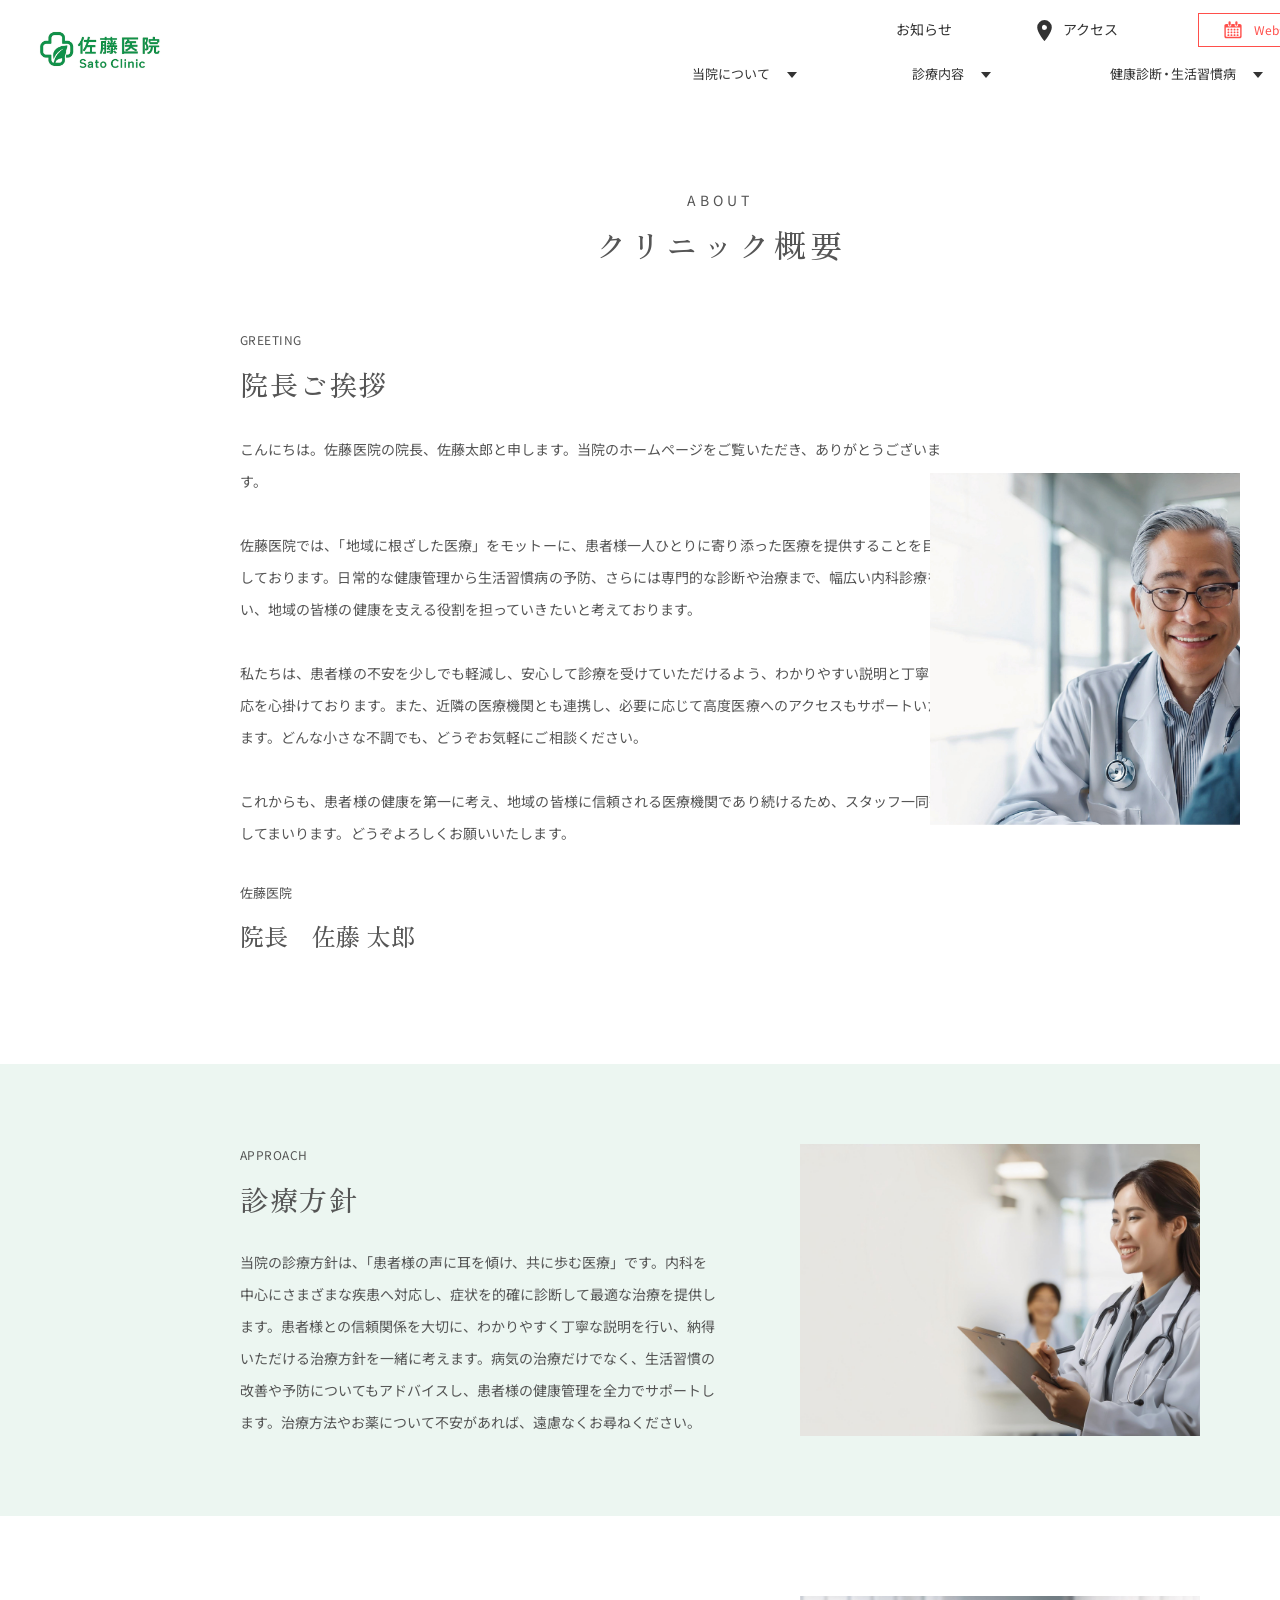
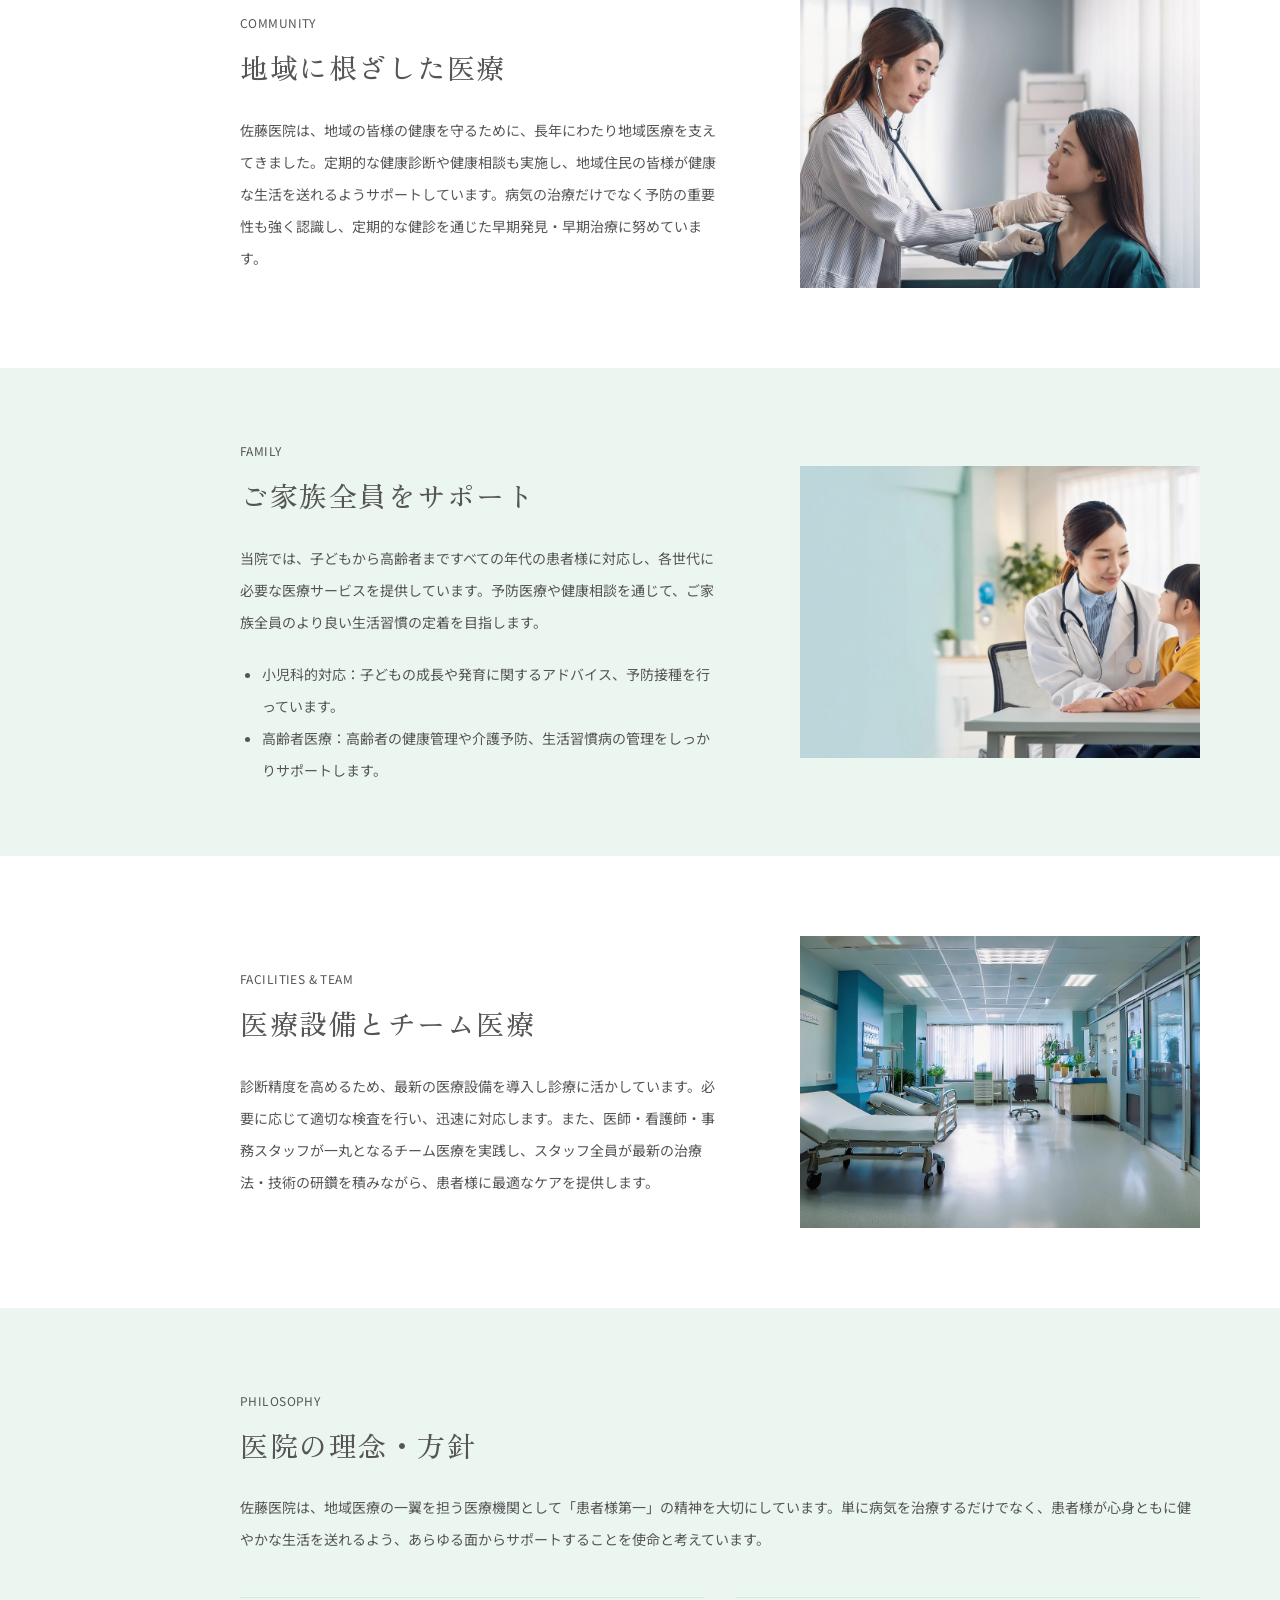
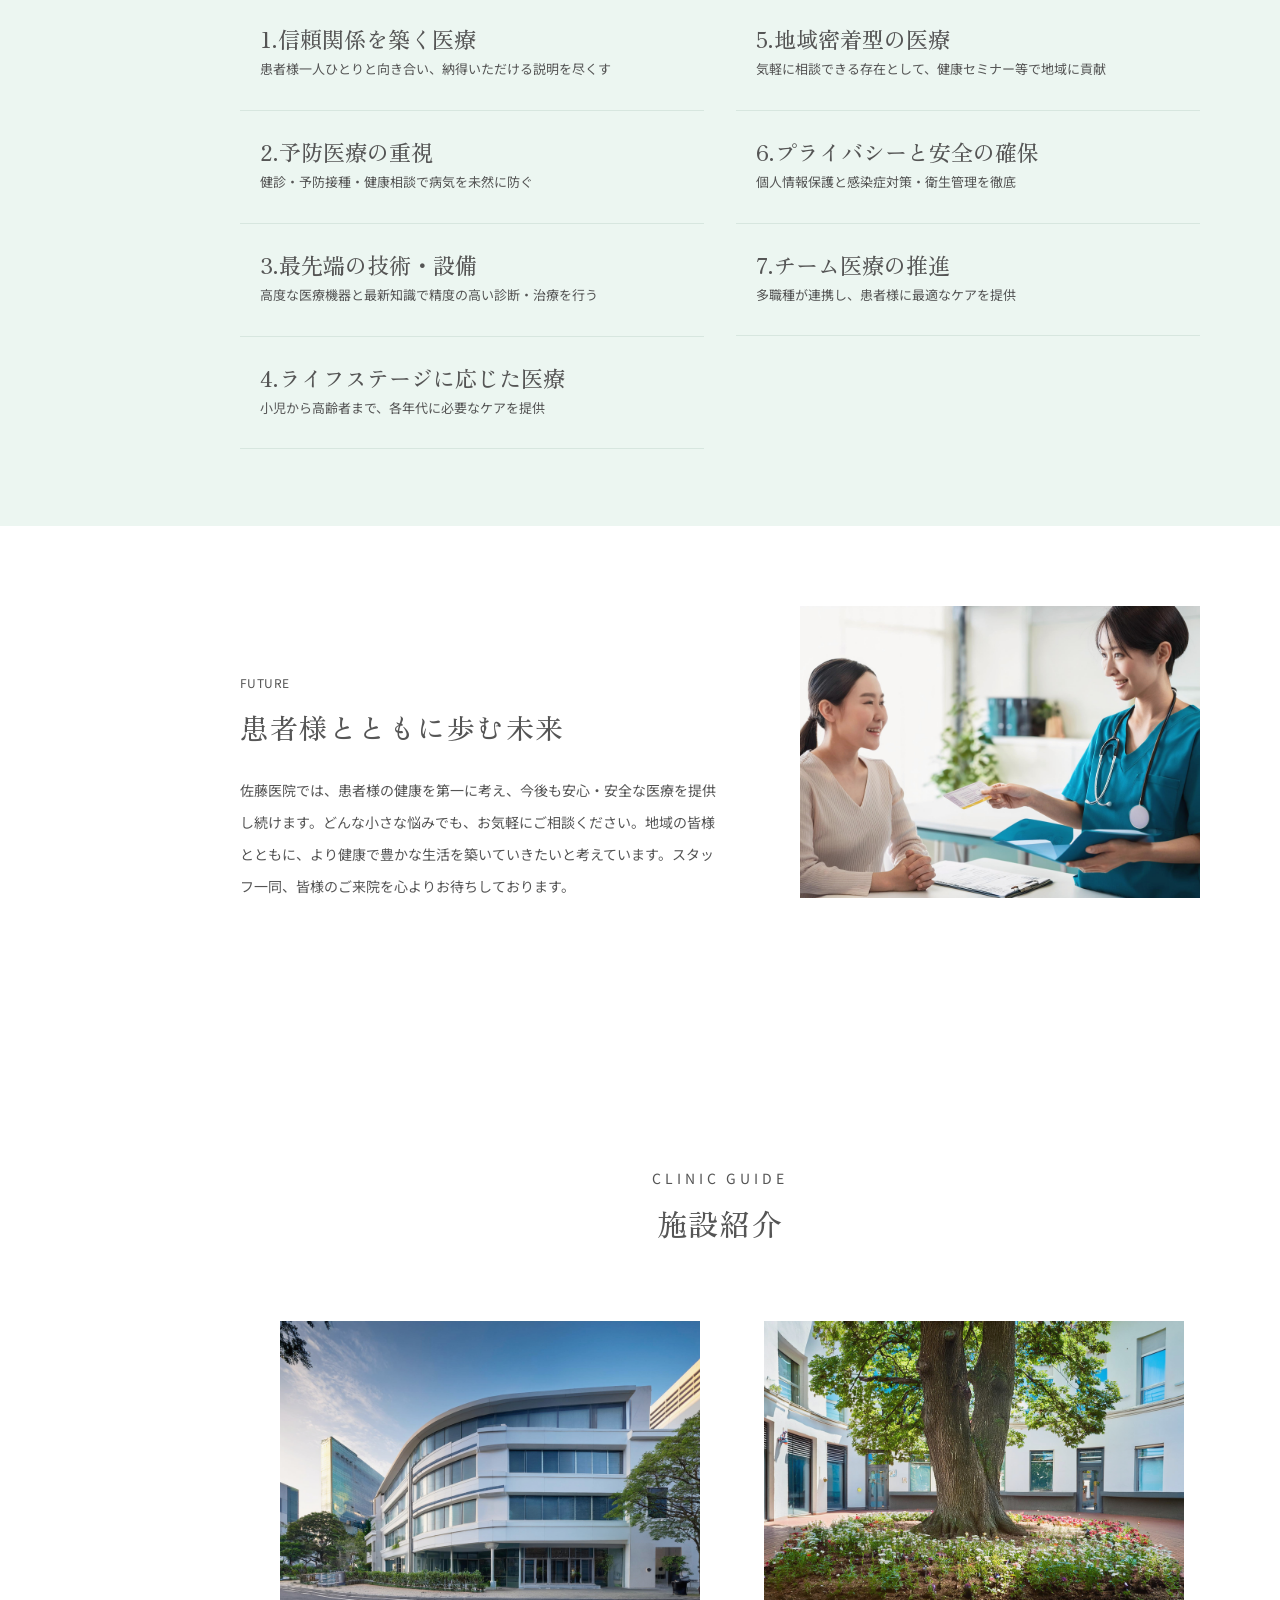
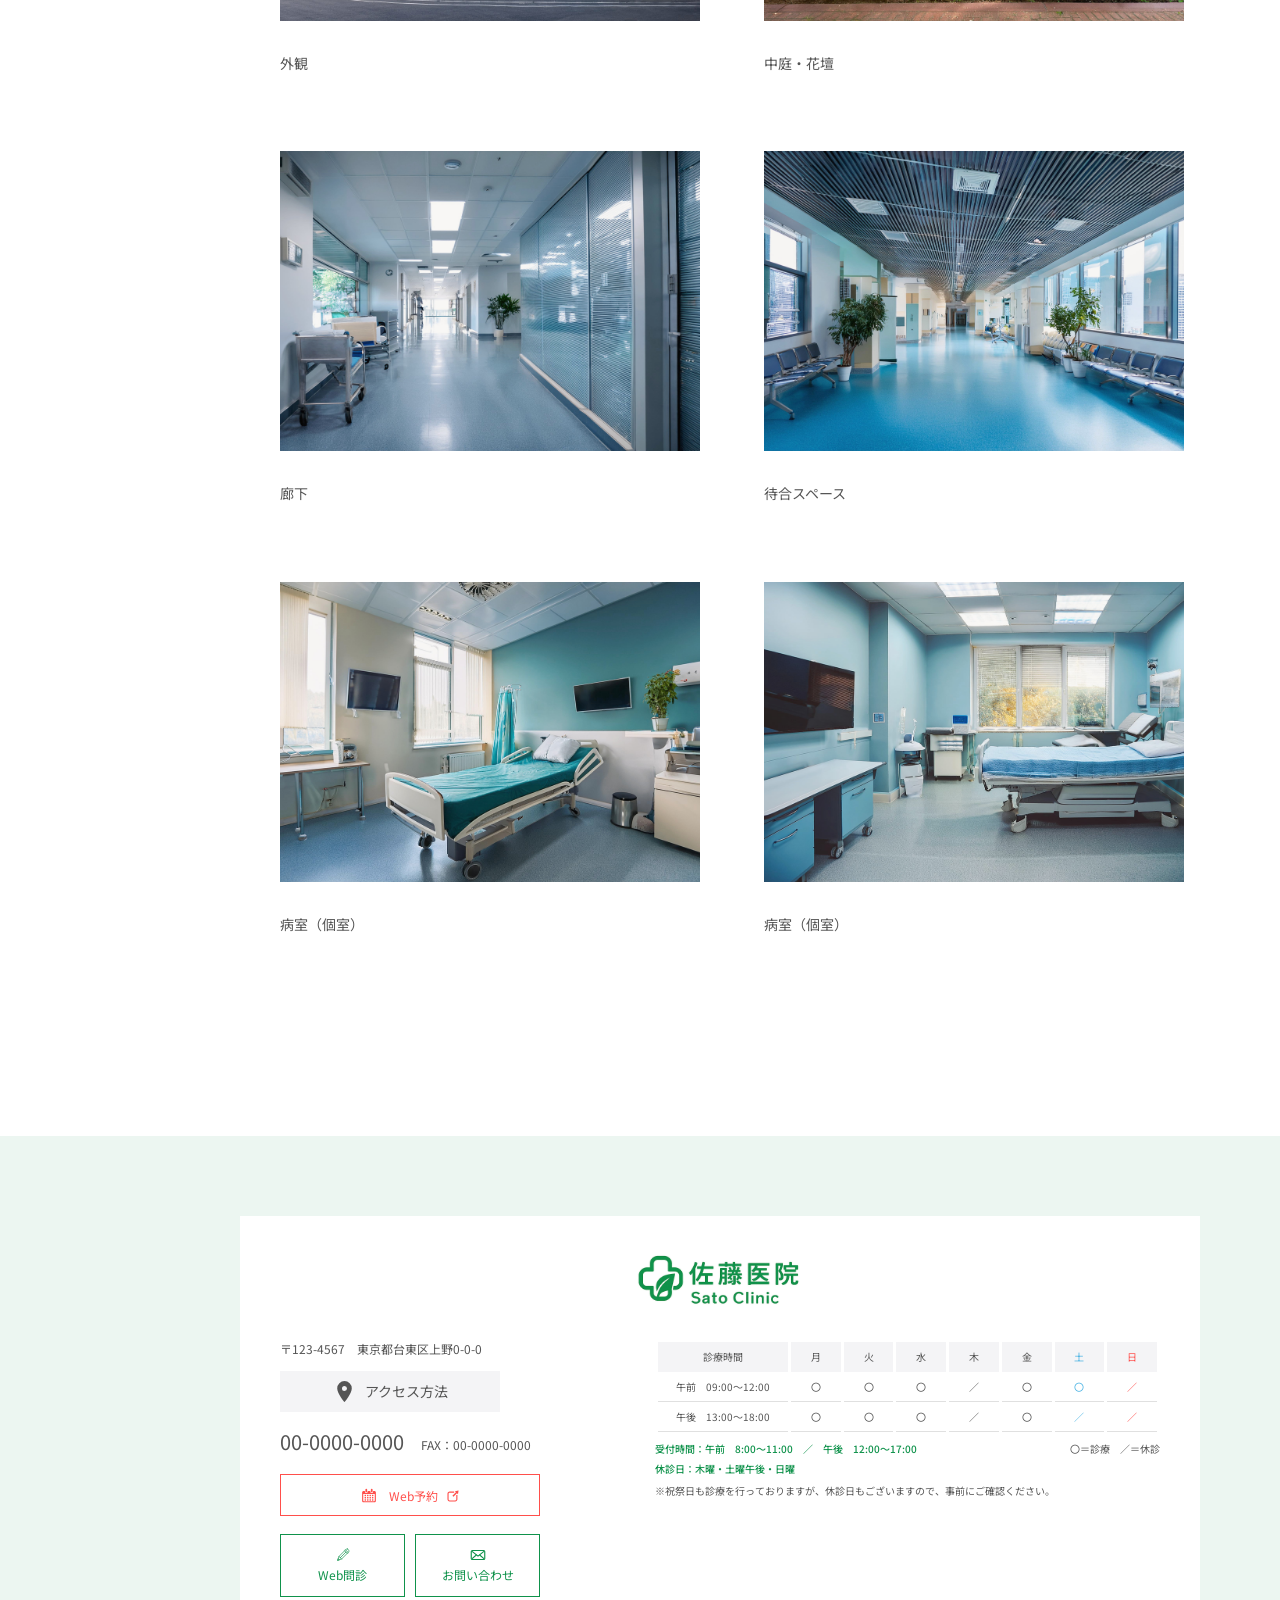
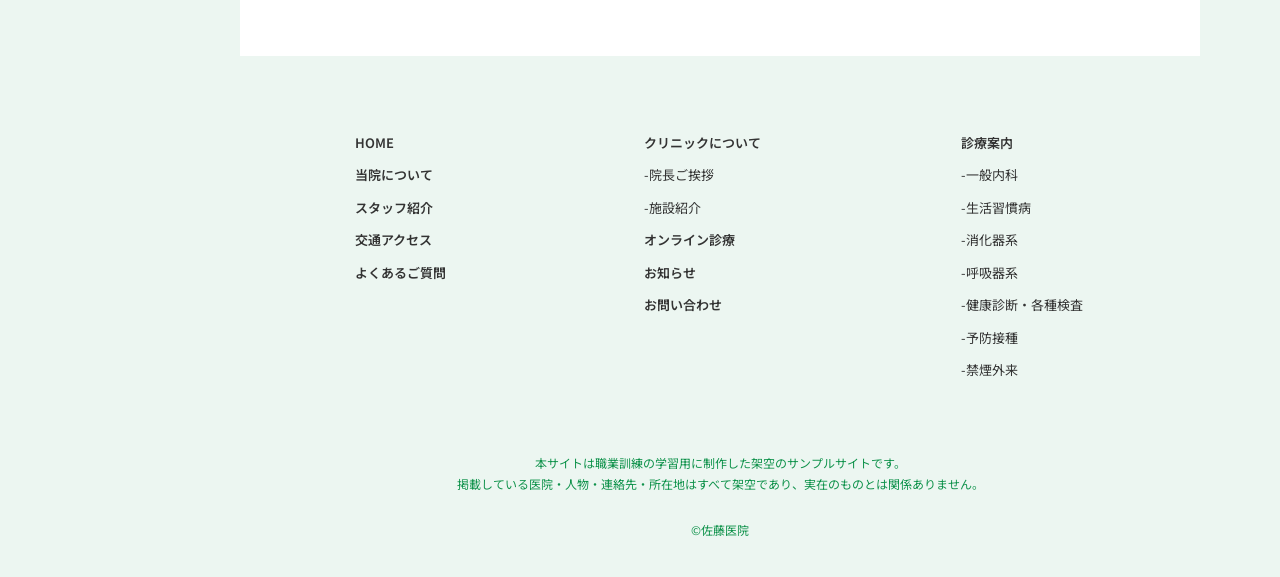
==== commit ba42171d: "コミット" ====
--- a/about.html
+++ b/about.html
@@ -10,9 +10,9 @@
  <section class="about-feature feature-mint"><div class="about-feature-inner"><div class="about-feature-copy"><span class="small-en">APPROACH</span><h2 class="section-mincho">診療方針</h2><p>当院の診療方針は、「患者様の声に耳を傾け、共に歩む医療」です。内科を中心にさまざまな疾患へ対応し、症状を的確に診断して最適な治療を提供します。患者様との信頼関係を大切に、わかりやすく丁寧な説明を行い、納得いただける治療方針を一緒に考えます。病気の治療だけでなく、生活習慣の改善や予防についてもアドバイスし、患者様の健康管理を全力でサポートします。治療方法やお薬について不安があれば、遠慮なくお尋ねください。</p></div><img src="./assets/medical_3.jpg" alt="診療方針" width="510" height="292"></div></section><section class="about-feature feature-white"><div class="about-feature-inner"><div class="about-feature-copy"><span class="small-en">COMMUNITY</span><h2 class="section-mincho">地域に根ざした医療</h2><p>佐藤医院は、地域の皆様の健康を守るために、長年にわたり地域医療を支えてきました。定期的な健康診断や健康相談も実施し、地域住民の皆様が健康な生活を送れるようサポートしています。病気の治療だけでなく予防の重要性も強く認識し、定期的な健診を通じた早期発見・早期治療に努めています。</p></div><img src="./assets/patient_3.jpg" alt="地域に根ざした医療" width="510" height="292"></div></section><section class="about-feature feature-mint"><div class="about-feature-inner"><div class="about-feature-copy"><span class="small-en">FAMILY</span><h2 class="section-mincho">ご家族全員をサポート</h2><p>当院では、子どもから高齢者まですべての年代の患者様に対応し、各世代に必要な医療サービスを提供しています。予防医療や健康相談を通じて、ご家族全員のより良い生活習慣の定着を目指します。</p><ul><li>小児科的対応：子どもの成長や発育に関するアドバイス、予防接種を行っています。</li><li>高齢者医療：高齢者の健康管理や介護予防、生活習慣病の管理をしっかりサポートします。</li></ul></div><img src="./assets/patient_10.jpg" alt="ご家族全員をサポート" width="510" height="292"></div></section><section class="about-feature feature-white"><div class="about-feature-inner"><div class="about-feature-copy"><span class="small-en">FACILITIES &amp; TEAM</span><h2 class="section-mincho">医療設備とチーム医療</h2><p>診断精度を高めるため、最新の医療設備を導入し診療に活かしています。必要に応じて適切な検査を行い、迅速に対応します。また、医師・看護師・事務スタッフが一丸となるチーム医療を実践し、スタッフ全員が最新の治療法・技術の研鑽を積みながら、患者様に最適なケアを提供します。</p></div><img src="./assets/hospital_3.jpg" alt="医療設備とチーム医療" width="510" height="292"></div></section>
  <section id="philosophy" class="about-philosophy"><div class="about-philosophy-inner"><span class="small-en">PHILOSOPHY</span><h2 class="section-mincho">医院の理念・方針</h2><p>佐藤医院は、地域医療の一翼を担う医療機関として「患者様第一」の精神を大切にしています。単に病気を治療するだけでなく、患者様が心身ともに健やかな生活を送れるよう、あらゆる面からサポートすることを使命と考えています。</p><div class="philosophy-lists"><ol><li><h3>1.信頼関係を築く医療</h3><p>患者様一人ひとりと向き合い、納得いただける説明を尽くす</p></li><li><h3>2.予防医療の重視</h3><p>健診・予防接種・健康相談で病気を未然に防ぐ</p></li><li><h3>3.最先端の技術・設備</h3><p>高度な医療機器と最新知識で精度の高い診断・治療を行う</p></li><li><h3>4.ライフステージに応じた医療</h3><p>小児から高齢者まで、各年代に必要なケアを提供</p></li></ol><ol><li><h3>5.地域密着型の医療</h3><p>気軽に相談できる存在として、健康セミナー等で地域に貢献</p></li><li><h3>6.プライバシーと安全の確保</h3><p>個人情報保護と感染症対策・衛生管理を徹底</p></li><li><h3>7.チーム医療の推進</h3><p>多職種が連携し、患者様に最適なケアを提供</p></li></ol></div></div></section>
  <section class="about-future"><div class="about-feature-inner"><div class="about-feature-copy"><span class="small-en">FUTURE</span><h2 class="section-mincho">患者様とともに歩む未来</h2><p>佐藤医院では、患者様の健康を第一に考え、今後も安心・安全な医療を提供し続けます。どんな小さな悩みでも、お気軽にご相談ください。地域の皆様とともに、より健康で豊かな生活を築いていきたいと考えています。スタッフ一同、皆様のご来院を心よりお待ちしております。</p></div><img loading="lazy" src="./assets/information_3.jpg" alt="丁寧なご案内をする医療スタッフ" width="510" height="292"></div></section>
- <section id="facility" class="about-facilities"><div class="facility-header"><span class="title-en">CLINIC GUIDE</span><h2 class="section-mincho">施設紹介</h2></div><div class="facility-grid"><figure><img loading="lazy" src="./assets/hospital_1.jpg" alt="外観" width="420" height="240"><figcaption>外観</figcaption></figure><figure><img loading="lazy" src="./assets/hospital_2.jpg" alt="中庭・花壇" width="420" height="240"><figcaption>中庭・花壇</figcaption></figure><figure><img loading="lazy" src="./assets/hospital_5.jpg" alt="廊下" width="420" height="240"><figcaption>廊下</figcaption></figure><figure><img loading="lazy" src="./assets/hospital_4.jpg" alt="待合スペース" width="420" height="240"><figcaption>待合スペース</figcaption></figure><figure><img loading="lazy" src="./assets/hospital_7.jpg" alt="病室（個室）" width="420" height="240"><figcaption>病室（個室）</figcaption></figure><figure><img loading="lazy" src="./assets/hospital_8.jpg" alt="病室（個室）" width="420" height="240"><figcaption>病室（個室）</figcaption></figure></div></section></main><footer class="site-footer"><div class="footer-contact"><div class="footer-contact-left">
+ <section id="facility" class="about-facilities"><div class="facility-header"><span class="title-en">CLINIC GUIDE</span><h2 class="section-mincho">施設紹介</h2></div><div class="facility-grid"><figure><img loading="lazy" src="./assets/hospital_1.jpg" alt="外観" width="420" height="240"><figcaption>外観</figcaption></figure><figure><img loading="lazy" src="./assets/hospital_2.jpg" alt="中庭・花壇" width="420" height="240"><figcaption>中庭・花壇</figcaption></figure><figure><img loading="lazy" src="./assets/hospital_5.jpg" alt="廊下" width="420" height="240"><figcaption>廊下</figcaption></figure><figure><img loading="lazy" src="./assets/hospital_4.jpg" alt="待合スペース" width="420" height="240"><figcaption>待合スペース</figcaption></figure><figure><img loading="lazy" src="./assets/hospital_7.jpg" alt="病室（個室）" width="420" height="240"><figcaption>病室（個室）</figcaption></figure><figure><img loading="lazy" src="./assets/hospital_8.jpg" alt="病室（個室）" width="420" height="240"><figcaption>病室（個室）</figcaption></figure></div></section></main><footer class="site-footer site-footer-with-notice"><div class="footer-contact"><div class="footer-contact-left">
  <p class="foot-address">〒123-4567　東京都台東区上野0-0-0</p><a class="foot-access" href="access.html"><svg class="svg-icon" viewBox="0 0 24 24" aria-hidden="true"><path fill="currentColor" d="M12 2a7 7 0 0 0-7 7c0 5 7 13 7 13s7-8 7-13a7 7 0 0 0-7-7Zm0 9.4A2.4 2.4 0 1 1 12 6.6a2.4 2.4 0 0 1 0 4.8Z"/></svg> アクセス方法</a>
- <p class="foot-phone">00-0000-0000 <span>FAX：00-0000-0000</span></p><a class="foot-reservation" href="contact.html"><img class="svg-icon" src="assets/web_reservation_calendar_clean.svg" alt="" aria-hidden="true"> Web予約　 <svg class="svg-icon" viewBox="0 0 24 24" fill="none" stroke="currentColor" stroke-width="2" stroke-linecap="round" stroke-linejoin="round" aria-hidden="true"><path d="M13 5h6v6M19 5l-9 9"/><path d="M19 13v6H5V5h6"/></svg></a>
+ <p class="foot-phone">00-0000-0000 <span>FAX：00-0000-0000</span></p><a class="foot-reservation" href="contact.html"><img class="svg-icon" style="margin-right:3px" src="assets/web_reservation_calendar_clean.svg" alt="" aria-hidden="true"><span>Web予約</span><img class="svg-icon" style="width:12px;height:12px;transform:translateY(1px)" src="assets/external_site_link_icon_refined_red.svg" alt="" aria-hidden="true" width="12" height="12"></a>
  <div class="foot-small-actions"><a href="contact.html"><img class="svg-icon" src="assets/pencil_icon_outline_slender.svg" alt="" aria-hidden="true"><span>Web問診</span></a><a href="contact.html"><img class="svg-icon" src="assets/envelope_closed_icon.svg" alt="" aria-hidden="true"><span>お問い合わせ</span></a></div></div>
  <div class="footer-contact-right"><a href="index.html" class="footer-brand"><img src="./assets/logo.png" width="187" height="56" alt="佐藤医院 Sato Clinic"></a><div class="schedule-wrap schedule-compact"><table class="schedule-table" aria-label="診療時間表"><thead><tr><th>診療時間</th><th>月</th><th>火</th><th>水</th><th>木</th><th>金</th><th class="saturday">土</th><th class="sunday">日</th></tr></thead>
  <tbody><tr><th>午前　09:00〜12:00</th><td>〇</td><td>〇</td><td>〇</td><td>／</td><td>〇</td><td class="saturday">〇</td><td class="sunday">／</td></tr>
@@ -22,4 +22,6 @@
  <nav class="footer-nav" aria-label="フッターナビゲーション"><div><a href="index.html"><b>HOME</b></a><a href="about.html"><b>当院について</b></a><a href="staff.html"><b>スタッフ紹介</b></a><a href="access.html"><b>交通アクセス</b></a><a href="faq.html"><b>よくあるご質問</b></a></div>
  <div><b>クリニックについて</b><a href="about.html#greeting">-院長ご挨拶</a><a href="about.html#facility">-施設紹介</a><a href="contact.html"><b>オンライン診療</b></a><a href="news.html"><b>お知らせ</b></a><a href="contact.html"><b>お問い合わせ</b></a></div>
  <div><b>診療案内</b><a href="treatment.html#internal">-一般内科</a><a href="treatment.html#lifestyle">-生活習慣病</a><a href="treatment.html#digestive">-消化器系</a><a href="treatment.html#respiratory">-呼吸器系</a><a href="treatment.html#checkup">-健康診断・各種検査</a><a href="treatment.html#vaccination">-予防接種</a><a href="treatment.html#smoking">-禁煙外来</a></div></nav>
+ <p class="footer-notice">本サイトは職業訓練の学習用に制作した架空のサンプルサイトです。<br>
+掲載している医院・人物・連絡先・所在地はすべて架空であり、実在のものとは関係ありません。</p>
  <small class="copyright">©佐藤医院</small></footer></body></html>
--- a/css/style.css
+++ b/css/style.css
@@ -1,86 +1,2304 @@
-:root{--ink:#333333;--body:#555555;--pale:#F4F4F6;--light-gray:#CCCCCC;--rule:#E0E0E0;--green:#0F924B;--mint:#ECF6F1;--red:#FF4F4B;--blue:#4BB3E3;--sans:'Noto Sans JP','Hiragino Kaku Gothic ProN','Yu Gothic',sans-serif;--mincho:'Zen Old Mincho','Hiragino Mincho ProN','Yu Mincho',serif}
-*,*::before,*::after{box-sizing:border-box}
-html{scroll-behavior:smooth;scroll-padding-top:110px}
-body{width:100%;min-width:1440px;margin:0;background:white;color:var(--body);font-family:var(--sans);font-size:14px;font-weight:400;line-height:1.8;-webkit-font-smoothing:antialiased;text-rendering:optimizeLegibility}
-img{max-width:100%;display:block}button,input,select,textarea{font:inherit}a{color:inherit;text-decoration:none}a:hover{color:var(--green)}button,a,summary{ -webkit-tap-highlight-color:transparent}a:focus-visible,summary:focus-visible,button:focus-visible,input:focus-visible,select:focus-visible,textarea:focus-visible{outline:2px solid var(--green);outline-offset:3px}p,h1,h2,h3,figure,dl,dd{margin:0}h1,h2,h3{font-weight:400}.svg-icon{width:22px;height:22px;display:inline-block;vertical-align:middle;flex:none}.section-mincho{font-family:var(--mincho);font-weight:500;color:var(--body);letter-spacing:.055em}.title-en{font-family:var(--sans);font-size:14px;font-weight:400;letter-spacing:.28em;line-height:24px;color:var(--body)}.small-en{font-family:var(--sans);font-size:12px;line-height:20px;letter-spacing:.035em;color:var(--body)}
+:root {
+    --ink: #333333;
+    --body: #555555;
+    --pale: #F4F4F6;
+    --light-gray: #CCCCCC;
+    --rule: #E0E0E0;
+    --green: #0F924B;
+    --mint: #ECF6F1;
+    --red: #FF4F4B;
+    --blue: #4BB3E3;
+    --sans: 'Noto Sans JP', 'Hiragino Kaku Gothic ProN', 'Yu Gothic', sans-serif;
+    --mincho: 'Zen Old Mincho', 'Hiragino Mincho ProN', 'Yu Mincho', serif
+}
+
+*,
+*::before,
+*::after {
+    box-sizing: border-box
+}
+
+html {
+    scroll-behavior: smooth;
+    scroll-padding-top: 110px
+}
+
+body {
+    width: 100%;
+    min-width: 1440px;
+    margin: 0;
+    background: white;
+    color: var(--body);
+    font-family: var(--sans);
+    font-size: 14px;
+    font-weight: 400;
+    line-height: 1.8;
+    -webkit-font-smoothing: antialiased;
+    text-rendering: optimizeLegibility
+}
+
+img {
+    max-width: 100%;
+    display: block
+}
+
+button,
+input,
+select,
+textarea {
+    font: inherit
+}
+
+a {
+    color: inherit;
+    text-decoration: none
+}
+
+a:hover {
+    color: var(--green)
+}
+
+button,
+a,
+summary {
+    -webkit-tap-highlight-color: transparent
+}
+
+a:focus-visible,
+summary:focus-visible,
+button:focus-visible,
+input:focus-visible,
+select:focus-visible,
+textarea:focus-visible {
+    outline: 2px solid var(--green);
+    outline-offset: 3px
+}
+
+p,
+h1,
+h2,
+h3,
+figure,
+dl,
+dd {
+    margin: 0
+}
+
+h1,
+h2,
+h3 {
+    font-weight: 400
+}
+
+.svg-icon {
+    width: 22px;
+    height: 22px;
+    display: inline-block;
+    vertical-align: middle;
+    flex: none
+}
+
+.section-mincho {
+    font-family: var(--mincho);
+    font-weight: 500;
+    color: var(--body);
+    letter-spacing: .055em
+}
+
+.title-en {
+    font-family: var(--sans);
+    font-size: 14px;
+    font-weight: 400;
+    letter-spacing: .28em;
+    line-height: 24px;
+    color: var(--body)
+}
+
+.small-en {
+    font-family: var(--sans);
+    font-size: 12px;
+    line-height: 20px;
+    letter-spacing: .035em;
+    color: var(--body)
+}
+
 /* Header: positions are based on the 1440px-wide reference PDFs. */
-.site-header{position:relative;z-index:20;height:100px;width:100%;min-width:1440px;background:#fff;color:var(--ink);font-size:13px;line-height:1.4}
-.site-logo{position:absolute;top:30px;left:31px;display:block;width:140px;height:42px}.site-logo img{width:140px;height:42px;object-fit:contain}
+.site-header {
+    position: relative;
+    z-index: 20;
+    height: 100px;
+    width: 100%;
+    min-width: 1440px;
+    background: #fff;
+    color: var(--ink);
+    font-size: 13px;
+    line-height: 1.4
+}
+
+.site-logo {
+    position: absolute;
+    top: 30px;
+    left: 31px;
+    display: block;
+    width: 140px;
+    height: 42px
+}
+
+.site-logo img {
+    width: 140px;
+    height: 42px;
+    object-fit: contain
+}
+
 /* The hamburger starts 32.5px from the header right edge; leave an 80px gap. */
-.header-upper{position:absolute;top:12px;right:112.5px;width:max-content;height:36px;display:flex;align-items:center;gap:80px;white-space:nowrap;font-size:14px}.header-upper>a{flex:none}
-.header-upper>a:not(.book-button){display:inline-flex;align-items:center;gap:6px}
-.header-access .svg-icon{width:25px;height:25px}
-.book-button{height:34px;width:130px;border:1px solid var(--red);color:var(--red);display:flex;align-items:center;justify-content:center;gap:11px;font-size:12px;transition:background .2s,color .2s}
-.book-button svg,.book-button img{width:20px;height:20px;object-fit:contain}.book-button img{transform:translateY(-1px)}.reservation-strip-button img{transform:translateY(-3px)}.reservation-button-label{transform:translateY(-2px)}.book-button:hover img,.foot-reservation:hover img{filter:brightness(0) invert(1)}.book-button:hover{color:#fff;background:var(--red)}
-.primary-nav{position:absolute;top:61px;right:48px;width:max-content;display:grid;grid-template-columns:220px 198px 230px max-content;align-items:start;gap:0;min-height:38px}
-.header-dropdown{position:relative;min-height:35px;z-index:5}
-.header-dropdown summary{list-style:none;display:flex;align-items:center;gap:15px;height:27px;cursor:pointer;white-space:nowrap}
-.header-nav-dot{display:inline-block;margin:0 -.15em}
-.header-dropdown summary::-webkit-details-marker,.all-menu summary::-webkit-details-marker,.faq-item summary::-webkit-details-marker{display:none}
-.header-dropdown summary:hover,.nav-single:hover{color:var(--green)}
-.tiny-triangle{display:block;width:0;height:0;border-left:5px solid transparent;border-right:5px solid transparent;border-top:6px solid var(--ink);margin-left:2px;transition:transform .2s}
-.header-dropdown[open] .tiny-triangle{transform:rotate(180deg)}
-.dropdown-panel{position:absolute;top:30px;left:-12px;min-width:165px;padding:13px 12px 14px;background:#fff;box-shadow:0 5px 18px rgba(0,0,0,.10);z-index:30;display:flex;flex-direction:column;gap:0}
-.dropdown-panel a{display:block;font-size:14px;color:var(--ink);padding:10px 0;white-space:nowrap}
-.dropdown-panel a:hover{color:var(--green)}
-.nav-single{height:27px;display:flex;align-items:center;white-space:nowrap}
-.all-menu{position:absolute;top:14px;right:5px;z-index:35;width:36px}
-.all-menu>summary{cursor:pointer;list-style:none;display:flex;align-items:center;flex-direction:column;gap:5px;text-align:center}
-.hamburger{width:19px;display:flex;flex-direction:column;gap:4px;margin:1px auto 0}.hamburger span{display:block;width:19px;height:2px;background:var(--ink)}.all-menu summary small{font-size:10px;letter-spacing:.02em;line-height:14px}
-.all-menu-panel{position:absolute;top:72px;right:0;width:290px;background:#fff;box-shadow:0 8px 20px rgba(0,0,0,.12);padding:25px 30px 30px;display:flex;flex-direction:column;gap:12px;font-size:14px}
-.all-menu-panel strong{font-size:14px;color:var(--green);letter-spacing:.2em;margin-bottom:4px}
+.header-upper {
+    position: absolute;
+    top: 12px;
+    right: 112.5px;
+    width: max-content;
+    height: 36px;
+    display: flex;
+    align-items: center;
+    gap: 80px;
+    white-space: nowrap;
+    font-size: 14px
+}
+
+.header-upper>a {
+    flex: none
+}
+
+.header-upper>a:not(.book-button) {
+    display: inline-flex;
+    align-items: center;
+    gap: 6px
+}
+
+.header-access .svg-icon {
+    width: 25px;
+    height: 25px
+}
+
+.book-button {
+    height: 34px;
+    width: 130px;
+    border: 1px solid var(--red);
+    color: var(--red);
+    display: flex;
+    align-items: center;
+    justify-content: center;
+    gap: 11px;
+    font-size: 12px;
+    transition: background .2s, color .2s
+}
+
+.book-button svg,
+.book-button img {
+    width: 20px;
+    height: 20px;
+    object-fit: contain
+}
+
+.book-button img {
+    transform: translateY(-1px)
+}
+
+.reservation-strip-button img {
+    transform: translateY(-3px)
+}
+
+.reservation-button-label {
+    transform: translateY(-2px)
+}
+
+.book-button:hover img,
+.foot-reservation:hover img {
+    filter: brightness(0) invert(1)
+}
+
+.book-button:hover {
+    color: #fff;
+    background: var(--red)
+}
+
+.primary-nav {
+    position: absolute;
+    top: 61px;
+    right: 48px;
+    width: max-content;
+    display: grid;
+    grid-template-columns: 220px 198px 230px max-content;
+    align-items: start;
+    gap: 0;
+    min-height: 38px
+}
+
+.header-dropdown {
+    position: relative;
+    min-height: 35px;
+    z-index: 5
+}
+
+.header-dropdown summary {
+    list-style: none;
+    display: flex;
+    align-items: center;
+    gap: 15px;
+    height: 27px;
+    cursor: pointer;
+    white-space: nowrap
+}
+
+.header-nav-dot {
+    display: inline-block;
+    margin: 0 -.15em
+}
+
+.header-dropdown summary::-webkit-details-marker,
+.all-menu summary::-webkit-details-marker,
+.faq-item summary::-webkit-details-marker {
+    display: none
+}
+
+.header-dropdown summary:hover,
+.nav-single:hover {
+    color: var(--green)
+}
+
+.tiny-triangle {
+    display: block;
+    width: 0;
+    height: 0;
+    border-left: 5px solid transparent;
+    border-right: 5px solid transparent;
+    border-top: 6px solid var(--ink);
+    margin-left: 2px;
+    transition: transform .2s
+}
+
+.header-dropdown[open] .tiny-triangle {
+    transform: rotate(180deg)
+}
+
+.dropdown-panel {
+    position: absolute;
+    top: 30px;
+    left: -12px;
+    min-width: 165px;
+    padding: 13px 12px 14px;
+    background: #fff;
+    box-shadow: 0 5px 18px rgba(0, 0, 0, .10);
+    z-index: 30;
+    display: flex;
+    flex-direction: column;
+    gap: 0
+}
+
+.dropdown-panel a {
+    display: block;
+    font-size: 14px;
+    color: var(--ink);
+    padding: 10px 0;
+    white-space: nowrap
+}
+
+.dropdown-panel a:hover {
+    color: var(--green)
+}
+
+.nav-single {
+    height: 27px;
+    display: flex;
+    align-items: center;
+    white-space: nowrap
+}
+
+.all-menu {
+    position: absolute;
+    top: 14px;
+    right: 5px;
+    z-index: 35;
+    width: 36px
+}
+
+.all-menu>summary {
+    cursor: pointer;
+    list-style: none;
+    display: flex;
+    align-items: center;
+    flex-direction: column;
+    gap: 5px;
+    text-align: center
+}
+
+.hamburger {
+    width: 19px;
+    display: flex;
+    flex-direction: column;
+    gap: 4px;
+    margin: 1px auto 0
+}
+
+.hamburger span {
+    display: block;
+    width: 19px;
+    height: 2px;
+    background: var(--ink)
+}
+
+.all-menu summary small {
+    font-size: 10px;
+    letter-spacing: .02em;
+    line-height: 14px
+}
+
+.all-menu-panel {
+    position: absolute;
+    top: 72px;
+    right: 0;
+    width: 290px;
+    background: #fff;
+    box-shadow: 0 8px 20px rgba(0, 0, 0, .12);
+    padding: 25px 30px 30px;
+    display: flex;
+    flex-direction: column;
+    gap: 12px;
+    font-size: 14px
+}
+
+.all-menu-panel strong {
+    font-size: 14px;
+    color: var(--green);
+    letter-spacing: .2em;
+    margin-bottom: 4px
+}
+
 /* Shared page heading */
-.page-title{height:190px;text-align:center;padding-top:88px}.page-title h1{font-family:var(--mincho);font-size:32px;font-weight:500;letter-spacing:.12em;line-height:1.55;margin-top:7px}
+.page-title {
+    height: 190px;
+    text-align: center;
+    padding-top: 88px
+}
+
+.page-title h1 {
+    font-family: var(--mincho);
+    font-size: 32px;
+    font-weight: 500;
+    letter-spacing: .12em;
+    line-height: 1.55;
+    margin-top: 7px
+}
+
 /* Reusable schedule */
-.schedule-table{width:100%;border-collapse:separate;border-spacing:3px 0;table-layout:fixed;font-size:12px;line-height:1.3;color:var(--body)}
-.schedule-table th,.schedule-table td{text-align:center;font-weight:400;white-space:nowrap;height:32px}
-.schedule-table thead th{background:var(--pale)}.schedule-table thead th:first-child{width:146px}.schedule-table tbody th{text-align:center;white-space:nowrap}.schedule-table tbody td,.schedule-table tbody th{border-bottom:1px solid var(--rule)}
-.schedule-table .saturday{color:var(--blue)}.schedule-table .sunday{color:var(--red)}
-.schedule-remarks{display:flex;align-items:start;justify-content:space-between;gap:12px;margin-top:6px}.schedule-notes{flex:none;white-space:nowrap}.schedule-notes p{line-height:21px}.schedule-notes b{font-weight:500;color:var(--green);font-size:12px}.schedule-legend{font-size:12px;white-space:nowrap;line-height:22px}.schedule-caution{font-size:11px;color:var(--body);margin-top:4px;line-height:1.6}
+.schedule-table {
+    width: 100%;
+    border-collapse: separate;
+    border-spacing: 3px 0;
+    table-layout: fixed;
+    font-size: 12px;
+    line-height: 1.3;
+    color: var(--body)
+}
+
+.schedule-table th,
+.schedule-table td {
+    text-align: center;
+    font-weight: 400;
+    white-space: nowrap;
+    height: 32px
+}
+
+.schedule-table thead th {
+    background: var(--pale)
+}
+
+.schedule-table thead th:first-child {
+    width: 146px
+}
+
+.schedule-table tbody th {
+    text-align: center;
+    white-space: nowrap
+}
+
+.schedule-table tbody td,
+.schedule-table tbody th {
+    border-bottom: 1px solid var(--rule)
+}
+
+.schedule-table .saturday {
+    color: var(--blue)
+}
+
+.schedule-table .sunday {
+    color: var(--red)
+}
+
+.schedule-remarks {
+    display: flex;
+    align-items: start;
+    justify-content: space-between;
+    gap: 12px;
+    margin-top: 6px
+}
+
+.schedule-notes {
+    flex: none;
+    white-space: nowrap
+}
+
+.schedule-notes p {
+    line-height: 21px
+}
+
+.schedule-notes b {
+    font-weight: 500;
+    color: var(--green);
+    font-size: 12px
+}
+
+.schedule-legend {
+    font-size: 12px;
+    white-space: nowrap;
+    line-height: 22px
+}
+
+.schedule-caution {
+    font-size: 11px;
+    color: var(--body);
+    margin-top: 4px;
+    line-height: 1.6
+}
+
 /* Footer */
-.site-footer{height:980px;background:var(--mint);padding:80px 0 36px}
-.footer-contact{position:relative;width:960px;height:440px;background:#fff;margin:0 auto;display:grid;grid-template-columns:300px 1fr;gap:75px;padding:37px 40px 30px}
-.footer-contact-left{padding-top:85px}.foot-address{font-size:12px;white-space:nowrap;margin-bottom:12px}.foot-access{width:220px;height:41px;display:flex;align-items:center;justify-content:center;gap:8px;background:var(--pale);font-size:14px}.foot-access .svg-icon{height:25px;width:25px}.foot-phone{font-size:20px;margin:12px 0 14px;white-space:nowrap}.foot-phone span{font-size:12px;margin-left:13px}.foot-reservation{height:42px;width:260px;border:1px solid var(--red);color:var(--red);display:flex;align-items:center;justify-content:center;gap:9px;font-size:12px}.foot-reservation .svg-icon{width:16px;height:16px}.foot-reservation:hover{background:var(--red);color:#fff}.foot-small-actions{display:flex;width:260px;gap:10px;margin-top:18px}.foot-small-actions a{width:125px;height:63px;border:1px solid var(--green);display:flex;align-items:center;justify-content:center;flex-direction:column;line-height:22px;color:var(--green);font-size:12px}.foot-small-actions a:hover{background:var(--green);color:#fff}.foot-small-actions svg,.foot-small-actions img{height:18px;width:18px;object-fit:contain}.foot-small-actions a:hover img{filter:brightness(0) invert(1)}
-.footer-contact-right{min-width:0;padding-top:89px}.footer-brand{position:absolute;top:37px;left:50%;transform:translateX(-50%);display:block;width:187px;margin:0}.footer-brand img{width:187px;height:56px;object-fit:contain}.schedule-compact .schedule-table{border-spacing:3px 0;font-size:10px}.schedule-compact .schedule-table thead th:first-child{width:130px}.schedule-compact .schedule-table td,.schedule-compact .schedule-table th{height:30px}.schedule-compact .schedule-notes p{line-height:18px}.schedule-compact .schedule-notes b{font-size:10px}.schedule-compact .schedule-legend{font-size:10px}.schedule-compact .schedule-remarks{gap:4px}.schedule-compact .schedule-caution{font-size:10px;margin-top:5px}
-.footer-nav{width:730px;margin:77px auto 0;display:grid;grid-template-columns:289px 317px 124px;gap:0;font-size:13px;line-height:1.5;color:var(--ink)}
-.footer-nav>div{display:flex;flex-direction:column;align-items:flex-start;gap:13px}.footer-nav b{font-weight:600}.copyright{display:block;margin-top:78px;text-align:center;color:var(--green);font-size:12px}
+.site-footer {
+    height: 980px;
+    background: var(--mint);
+    padding: 80px 0 36px
+}
+
+.footer-contact {
+    position: relative;
+    width: 960px;
+    height: 440px;
+    background: #fff;
+    margin: 0 auto;
+    display: grid;
+    grid-template-columns: 300px 1fr;
+    gap: 75px;
+    padding: 37px 40px 30px
+}
+
+.footer-contact-left {
+    padding-top: 85px
+}
+
+.foot-address {
+    font-size: 12px;
+    white-space: nowrap;
+    margin-bottom: 12px
+}
+
+.foot-access {
+    width: 220px;
+    height: 41px;
+    display: flex;
+    align-items: center;
+    justify-content: center;
+    gap: 8px;
+    background: var(--pale);
+    font-size: 14px
+}
+
+.foot-access .svg-icon {
+    height: 25px;
+    width: 25px
+}
+
+.foot-phone {
+    font-size: 20px;
+    margin: 12px 0 14px;
+    white-space: nowrap
+}
+
+.foot-phone span {
+    font-size: 12px;
+    margin-left: 13px
+}
+
+.foot-reservation {
+    height: 42px;
+    width: 260px;
+    border: 1px solid var(--red);
+    color: var(--red);
+    display: flex;
+    align-items: center;
+    justify-content: center;
+    gap: 9px;
+    font-size: 12px
+}
+
+.foot-reservation .svg-icon {
+    width: 16px;
+    height: 16px
+}
+
+.foot-reservation:hover {
+    background: var(--red);
+    color: #fff
+}
+
+.foot-small-actions {
+    display: flex;
+    width: 260px;
+    gap: 10px;
+    margin-top: 18px
+}
+
+.foot-small-actions a {
+    width: 125px;
+    height: 63px;
+    border: 1px solid var(--green);
+    display: flex;
+    align-items: center;
+    justify-content: center;
+    flex-direction: column;
+    line-height: 22px;
+    color: var(--green);
+    font-size: 12px
+}
+
+.foot-small-actions a:hover {
+    background: var(--green);
+    color: #fff
+}
+
+.foot-small-actions svg,
+.foot-small-actions img {
+    height: 18px;
+    width: 18px;
+    object-fit: contain
+}
+
+.foot-small-actions a:hover img {
+    filter: brightness(0) invert(1)
+}
+
+.footer-contact-right {
+    min-width: 0;
+    padding-top: 89px
+}
+
+.footer-brand {
+    position: absolute;
+    top: 37px;
+    left: 50%;
+    transform: translateX(-50%);
+    display: block;
+    width: 187px;
+    margin: 0
+}
+
+.footer-brand img {
+    width: 187px;
+    height: 56px;
+    object-fit: contain
+}
+
+.schedule-compact .schedule-table {
+    border-spacing: 3px 0;
+    font-size: 10px
+}
+
+.schedule-compact .schedule-table thead th:first-child {
+    width: 130px
+}
+
+.schedule-compact .schedule-table td,
+.schedule-compact .schedule-table th {
+    height: 30px
+}
+
+.schedule-compact .schedule-notes p {
+    line-height: 18px
+}
+
+.schedule-compact .schedule-notes b {
+    font-size: 10px
+}
+
+.schedule-compact .schedule-legend {
+    font-size: 10px
+}
+
+.schedule-compact .schedule-remarks {
+    gap: 4px
+}
+
+.schedule-compact .schedule-caution {
+    font-size: 10px;
+    margin-top: 5px
+}
+
+.footer-nav {
+    width: 730px;
+    margin: 77px auto 0;
+    display: grid;
+    grid-template-columns: 289px 317px 124px;
+    gap: 0;
+    font-size: 13px;
+    line-height: 1.5;
+    color: var(--ink)
+}
+
+.footer-nav>div {
+    display: flex;
+    flex-direction: column;
+    align-items: flex-start;
+    gap: 13px
+}
+
+.footer-nav b {
+    font-weight: 600
+}
+
+.copyright {
+    display: block;
+    margin-top: 78px;
+    text-align: center;
+    color: var(--green);
+    font-size: 12px
+}
+
+.site-footer.site-footer-with-notice {
+    height: auto;
+    min-height: 980px
+}
+
+.footer-notice {
+    margin: 72px auto 0;
+    text-align: center;
+    font-size: 12px;
+    color: #0F924B
+}
+
+.footer-notice + .copyright {
+    margin-top: 24px
+}
+
 /* TOP */
-.hero{position:relative;width:100%;height:560px;overflow:hidden;background:#dce6e0 url('../assets/patient_1.jpg') center center/cover no-repeat;isolation:isolate}
-.hero-slide{position:absolute;top:-165px;left:calc(50% - 768px);width:1610px;height:920px;max-width:none;object-fit:cover;object-position:center;opacity:0;animation-delay:12s;animation-duration:36s;animation-iteration-count:infinite;animation-timing-function:linear;animation-fill-mode:both;will-change:opacity;backface-visibility:hidden;pointer-events:none}
-.hero-slide-one{animation-name:hero-patient}.hero-slide-two{animation-name:hero-medical}.hero-slide-three{animation-name:hero-information}
+.hero {
+    position: relative;
+    width: 100%;
+    height: 560px;
+    overflow: hidden;
+    background: #dce6e0 url('../assets/patient_1.jpg') center center/cover no-repeat;
+    isolation: isolate
+}
+
+.hero-slide {
+    position: absolute;
+    top: -165px;
+    left: calc(50% - 768px);
+    width: 1610px;
+    height: 920px;
+    max-width: none;
+    object-fit: cover;
+    object-position: center;
+    opacity: 0;
+    animation-delay: 12s;
+    animation-duration: 36s;
+    animation-iteration-count: infinite;
+    animation-timing-function: linear;
+    animation-fill-mode: both;
+    will-change: opacity;
+    backface-visibility: hidden;
+    pointer-events: none
+}
+
+.hero-slide-one {
+    animation-name: hero-patient
+}
+
+.hero-slide-two {
+    animation-name: hero-medical
+}
+
+.hero-slide-three {
+    animation-name: hero-information
+}
+
 /* Every 12s a new 10s dissolve starts (after the initial 12s hold). */
-@keyframes hero-patient{0%{opacity:1}27.7778%,66.6667%{opacity:0}94.4445%,100%{opacity:1}}
-@keyframes hero-medical{0%{opacity:0}27.7778%,33.3333%{opacity:1}61.1111%,100%{opacity:0}}
-@keyframes hero-information{0%,33.3333%{opacity:0}61.1111%,66.6667%{opacity:1}94.4445%,100%{opacity:0}}
-.hero-title{position:absolute;z-index:3;top:235px;left:50%;transform:translateX(-50%);display:flex;justify-content:space-between;width:480px;white-space:nowrap;font-family:var(--mincho);font-weight:400;letter-spacing:0;font-size:56px;line-height:1.5;color:#fff;text-shadow:0 2px 14px rgba(0,0,0,.17)}.hero-title>span{flex:none}.hero-title>span+span{margin-left:-3px}.hero-title>span:nth-child(2),.hero-title>span:nth-child(9){margin-left:0}.hero-title>span:nth-child(5){margin-left:-9px}.hero-title>span:nth-child(6){margin-left:-13px}.hero-title>span:nth-child(7){margin-left:-11px}.hero-title>span:nth-child(8){margin-left:-5px}
-.home-intro{height:755px;padding:99px 0 0;display:grid;grid-template-columns:510px 510px;column-gap:160px;justify-content:center}.home-intro h2{font-size:22px;line-height:32px;margin-bottom:30px}.home-hours-copy{font-size:14px;line-height:26px;margin-bottom:35px}.home-news .home-news-item{display:block;margin-bottom:28px}.news-meta{display:flex;align-items:center;gap:20px}.news-meta time{color:var(--green);font-size:14px}.news-tag{background:var(--pale);padding:4px 7px;border-radius:0;font-size:12px;color:var(--body)}.home-news-item p{font-size:16px;line-height:28px;font-weight:500;margin-top:10px}.home-news-more{display:block;text-align:right;margin-top:35px;font-size:14px}.home-news-more span{margin-left:32px}
-.reservation-strip{height:auto;background:var(--mint);text-align:center;padding:30px 0}.reservation-strip h2{font-size:20px;font-weight:600;color:var(--green);line-height:35px}.reservation-strip>p{font-size:18px;line-height:27px;margin-top:15px}.reservation-copy-dot{display:inline-block;margin:0 -.15em}.reservation-strip-button{display:flex;gap:10px;align-items:center;justify-content:center;width:227px;height:48px;margin:18px auto 0;border:1px solid var(--green);color:var(--green);font-size:20px}.reservation-strip-button svg,.reservation-strip-button img{width:25px;height:25px;object-fit:contain}.reservation-strip-button:hover img{filter:brightness(0) invert(1)}.reservation-strip-button:hover{background:var(--green);color:#fff}.reservation-strip .reservation-phone-label{margin-top:32px;font-size:17px}.reservation-strip .reservation-phone{font-size:19px;font-weight:500;margin-top:8px}
-.guide-head{height:340px;display:flex;align-items:center;justify-content:flex-end;flex-direction:column;padding-bottom:69px;gap:6px}.guide-head h2{font-size:30px}.guide-photo{height:563px;background:url('../assets/hospital_6.jpg') left 69%/106.666667% auto no-repeat;display:flex;align-items:center;justify-content:center}.guide-panel{width:310px;height:523px;background:rgba(255,255,255,.95);padding:20px 48px 23px;text-align:center;color:var(--body)}.guide-panel h3{font-family:var(--mincho);font-size:28px;font-weight:500;line-height:1.6}.guide-en{font-size:14px;line-height:24px;display:block;margin-bottom:12px}.guide-panel nav a{height:50px;border-bottom:2px solid var(--rule);display:flex;align-items:center;justify-content:space-between;font-size:16px;padding:8px 20px 0;line-height:1.3;white-space:nowrap}.round-arrow{display:block;flex:none;width:16px;height:16px;object-fit:contain}.guide-panel nav a:first-child{height:42px}.guide-all{height:30px;border:1px solid var(--green);display:flex;justify-content:center;align-items:center;margin-top:20px;color:var(--green);font-size:16px}.guide-all:hover{background:var(--green);color:#fff}
-.home-message{height:1188px;padding-top:218px}.message-row{width:1084px;margin:0 auto;display:grid;grid-template-columns:480px 1fr;gap:64px}.message-photo{width:480px;height:300px;overflow:hidden;align-self:center}.message-photo>img{width:100%;height:100%;object-fit:cover;object-position:right center;transform:translateX(4px) scale(1.01);transform-origin:right center}.message-text{padding-top:0}.message-text .section-mincho{font-size:26px;line-height:1.7;margin:12px 0 22px}.message-text p{font-size:14px;line-height:32px;letter-spacing:.01em}.outline-link{display:flex;border:1px solid var(--green);color:var(--green);width:154px;height:46px;align-items:center;justify-content:space-around;font-size:16px;margin-top:47px}.outline-link svg{display:block;width:8px;height:12px;flex:none}.outline-link:hover{background:var(--green);color:#fff}.home-feature-links{width:758px;display:flex;justify-content:space-between;gap:70px;margin:190px auto 0}.home-feature-links>a{width:206px;height:164px;border:1px solid #555;display:flex;justify-content:center;align-items:center;flex-direction:column;color:var(--body);flex:none}.home-feature-links>a:hover{border-color:var(--green);color:var(--green)}.feature-icon{width:37px;height:37px;object-fit:contain;color:var(--green)}.feature-icon-faq{width:32px;height:32px}.question-icon{display:flex;justify-content:center;align-items:center;width:32px;height:32px;border-radius:50%;background:var(--green);color:white;font-family:Arial,sans-serif;font-size:27px;font-weight:700;line-height:32px}.home-feature-links>a span:not(.question-icon){font-size:21px;font-weight:400;line-height:30px}.home-feature-links small{font-size:10px;line-height:16px}.home-philosophy-link{display:flex;gap:6px;align-items:center;justify-content:center;background:var(--green);color:white;width:230px;height:36px;margin:134px auto 0;font-size:15px}.home-philosophy-dot{display:inline-block;margin:0 -.15em}.home-philosophy-link>span{line-height:1}.home-philosophy-link .svg-icon{display:block;align-self:center;height:15px;width:15px;transform:translateY(1px)}.home-philosophy-link:hover{background:#0b7139;color:white}
+@keyframes hero-patient {
+    0% {
+        opacity: 1
+    }
+
+    27.7778%,
+    66.6667% {
+        opacity: 0
+    }
+
+    94.4445%,
+    100% {
+        opacity: 1
+    }
+}
+
+@keyframes hero-medical {
+    0% {
+        opacity: 0
+    }
+
+    27.7778%,
+    33.3333% {
+        opacity: 1
+    }
+
+    61.1111%,
+    100% {
+        opacity: 0
+    }
+}
+
+@keyframes hero-information {
+
+    0%,
+    33.3333% {
+        opacity: 0
+    }
+
+    61.1111%,
+    66.6667% {
+        opacity: 1
+    }
+
+    94.4445%,
+    100% {
+        opacity: 0
+    }
+}
+
+.hero-title {
+    position: absolute;
+    z-index: 3;
+    top: 235px;
+    left: 50%;
+    transform: translateX(-50%);
+    display: flex;
+    justify-content: space-between;
+    width: 480px;
+    white-space: nowrap;
+    font-family: var(--mincho);
+    font-weight: 400;
+    letter-spacing: 0;
+    font-size: 56px;
+    line-height: 1.5;
+    color: #fff;
+    text-shadow: 0 2px 14px rgba(0, 0, 0, .17)
+}
+
+.hero-title>span {
+    flex: none
+}
+
+.hero-title>span+span {
+    margin-left: -3px
+}
+
+.hero-title>span:nth-child(2),
+.hero-title>span:nth-child(9) {
+    margin-left: 0
+}
+
+.hero-title>span:nth-child(5) {
+    margin-left: -9px
+}
+
+.hero-title>span:nth-child(6) {
+    margin-left: -13px
+}
+
+.hero-title>span:nth-child(7) {
+    margin-left: -11px
+}
+
+.hero-title>span:nth-child(8) {
+    margin-left: -5px
+}
+
+.home-intro {
+    height: 755px;
+    padding: 99px 0 0;
+    display: grid;
+    grid-template-columns: 510px 510px;
+    column-gap: 160px;
+    justify-content: center
+}
+
+.home-intro h2 {
+    font-size: 22px;
+    line-height: 32px;
+    margin-bottom: 30px
+}
+
+.home-hours-copy {
+    font-size: 14px;
+    line-height: 26px;
+    margin-bottom: 35px
+}
+
+.home-news .home-news-item {
+    display: block;
+    margin-bottom: 28px
+}
+
+.news-meta {
+    display: flex;
+    align-items: center;
+    gap: 20px
+}
+
+.news-meta time {
+    color: var(--green);
+    font-size: 14px
+}
+
+.news-tag {
+    background: var(--pale);
+    padding: 4px 7px;
+    border-radius: 0;
+    font-size: 12px;
+    color: var(--body)
+}
+
+.home-news-item p {
+    font-size: 16px;
+    line-height: 28px;
+    font-weight: 500;
+    margin-top: 10px
+}
+
+.home-news-more {
+    display: block;
+    text-align: right;
+    margin-top: 35px;
+    font-size: 14px
+}
+
+.home-news-more span {
+    margin-left: 32px
+}
+
+.reservation-strip {
+    height: auto;
+    background: var(--mint);
+    text-align: center;
+    padding: 30px 0
+}
+
+.reservation-strip h2 {
+    font-size: 20px;
+    font-weight: 600;
+    color: var(--green);
+    line-height: 35px
+}
+
+.reservation-strip>p {
+    font-size: 18px;
+    line-height: 27px;
+    margin-top: 15px
+}
+
+.reservation-copy-dot {
+    display: inline-block;
+    margin: 0 -.15em
+}
+
+.reservation-strip-button {
+    display: flex;
+    gap: 10px;
+    align-items: center;
+    justify-content: center;
+    width: 227px;
+    height: 48px;
+    margin: 18px auto 0;
+    border: 1px solid var(--green);
+    color: var(--green);
+    font-size: 20px
+}
+
+.reservation-strip-button svg,
+.reservation-strip-button img {
+    width: 25px;
+    height: 25px;
+    object-fit: contain
+}
+
+.reservation-strip-button:hover img {
+    filter: brightness(0) invert(1)
+}
+
+.reservation-strip-button:hover {
+    background: var(--green);
+    color: #fff
+}
+
+.reservation-strip .reservation-phone-label {
+    margin-top: 32px;
+    font-size: 17px
+}
+
+.reservation-strip .reservation-phone {
+    font-size: 19px;
+    font-weight: 500;
+    margin-top: 8px
+}
+
+.guide-head {
+    height: 340px;
+    display: flex;
+    align-items: center;
+    justify-content: flex-end;
+    flex-direction: column;
+    padding-bottom: 69px;
+    gap: 6px
+}
+
+.guide-head h2 {
+    font-size: 30px
+}
+
+.guide-photo {
+    height: 563px;
+    background: url('../assets/hospital_6.jpg') left 69%/106.666667% auto no-repeat;
+    display: flex;
+    align-items: center;
+    justify-content: center
+}
+
+.guide-panel {
+    width: 310px;
+    height: 523px;
+    background: rgba(255, 255, 255, .95);
+    padding: 20px 48px 23px;
+    text-align: center;
+    color: var(--body)
+}
+
+.guide-panel h3 {
+    font-family: var(--mincho);
+    font-size: 28px;
+    font-weight: 500;
+    line-height: 1.6
+}
+
+.guide-en {
+    font-size: 14px;
+    line-height: 24px;
+    display: block;
+    margin-bottom: 12px
+}
+
+.guide-panel nav a {
+    height: 50px;
+    border-bottom: 2px solid var(--rule);
+    display: flex;
+    align-items: center;
+    justify-content: space-between;
+    font-size: 16px;
+    padding: 8px 20px 0;
+    line-height: 1.3;
+    white-space: nowrap
+}
+
+.round-arrow {
+    display: block;
+    flex: none;
+    width: 16px;
+    height: 16px;
+    object-fit: contain
+}
+
+.guide-panel nav a:first-child {
+    height: 42px
+}
+
+.guide-all {
+    height: 30px;
+    border: 1px solid var(--green);
+    display: flex;
+    justify-content: center;
+    align-items: center;
+    margin-top: 20px;
+    color: var(--green);
+    font-size: 16px
+}
+
+.guide-all:hover {
+    background: var(--green);
+    color: #fff
+}
+
+.home-message {
+    height: 1188px;
+    padding-top: 218px
+}
+
+.message-row {
+    width: 1084px;
+    margin: 0 auto;
+    display: grid;
+    grid-template-columns: 480px 1fr;
+    gap: 64px
+}
+
+.message-photo {
+    width: 480px;
+    height: 300px;
+    overflow: hidden;
+    align-self: center
+}
+
+.message-photo>img {
+    width: 100%;
+    height: 100%;
+    object-fit: cover;
+    object-position: right center;
+    transform: translateX(4px) scale(1.02);
+    transform-origin: right center
+}
+
+.message-text {
+    padding-top: 0
+}
+
+.message-text .section-mincho {
+    font-size: 26px;
+    line-height: 1.7;
+    margin: 12px 0 22px
+}
+
+.message-text p {
+    font-size: 14px;
+    line-height: 32px;
+    letter-spacing: .01em
+}
+
+.outline-link {
+    display: flex;
+    border: 1px solid var(--green);
+    color: var(--green);
+    width: 154px;
+    height: 46px;
+    align-items: center;
+    justify-content: space-around;
+    font-size: 16px;
+    margin-top: 47px
+}
+
+.outline-link svg {
+    display: block;
+    width: 8px;
+    height: 12px;
+    flex: none
+}
+
+.outline-link:hover {
+    background: var(--green);
+    color: #fff
+}
+
+.home-feature-links {
+    width: 758px;
+    display: flex;
+    justify-content: space-between;
+    gap: 70px;
+    margin: 190px auto 0
+}
+
+.home-feature-links>a {
+    width: 206px;
+    height: 164px;
+    border: 1px solid #555;
+    display: flex;
+    justify-content: center;
+    align-items: center;
+    flex-direction: column;
+    color: var(--body);
+    flex: none
+}
+
+.home-feature-links>a:hover {
+    border-color: var(--green);
+    color: var(--green)
+}
+
+.feature-icon {
+    width: 37px;
+    height: 37px;
+    object-fit: contain;
+    color: var(--green)
+}
+
+.feature-icon-faq {
+    width: 32px;
+    height: 32px
+}
+
+.question-icon {
+    display: flex;
+    justify-content: center;
+    align-items: center;
+    width: 32px;
+    height: 32px;
+    border-radius: 50%;
+    background: var(--green);
+    color: white;
+    font-family: Arial, sans-serif;
+    font-size: 27px;
+    font-weight: 700;
+    line-height: 32px
+}
+
+.home-feature-links>a span:not(.question-icon) {
+    font-size: 21px;
+    font-weight: 400;
+    line-height: 30px
+}
+
+.home-feature-links small {
+    font-size: 10px;
+    line-height: 16px
+}
+
+.home-philosophy-link {
+    display: flex;
+    gap: 6px;
+    align-items: center;
+    justify-content: center;
+    background: var(--green);
+    color: white;
+    width: 230px;
+    height: 36px;
+    margin: 134px auto 0;
+    font-size: 15px
+}
+
+.home-philosophy-dot {
+    display: inline-block;
+    margin: 0 -.15em
+}
+
+.home-philosophy-link>span {
+    line-height: 1
+}
+
+.home-philosophy-link .svg-icon {
+    display: block;
+    align-self: center;
+    height: 15px;
+    width: 15px;
+    transform: translateY(0px)
+}
+
+.home-philosophy-link:hover {
+    background: #0b7139;
+    color: white
+}
+
 /* NEWS */
-.news-page-content{width:960px;margin:38px auto 199px}.news-filters{display:flex;gap:16px;align-items:center;margin-bottom:118px}.news-filters a{display:flex;align-items:center;justify-content:center;padding:7px 15px;background:var(--pale);border-radius:7px;font-size:14px}.news-filters .selected{background:var(--green);color:white}.news-card{width:960px;padding:0 0 42px;margin-bottom:60px;border-bottom:1px solid var(--rule);scroll-margin-top:115px}.news-card:last-child{margin-bottom:0}.news-card .news-meta time{color:var(--body);font-size:13px}.news-card .news-meta{gap:70px}.news-card .news-tag{border-radius:9px;font-size:12px}.news-card h2{font:500 22px/1.6 var(--mincho);letter-spacing:.06em;color:var(--body);margin-top:27px;margin-bottom:24px}.news-card p{font-size:14px;line-height:25px}
+.news-page-content {
+    width: 960px;
+    margin: 38px auto 199px
+}
+
+.news-filters {
+    display: flex;
+    gap: 16px;
+    align-items: center;
+    margin-bottom: 118px
+}
+
+.news-filters a {
+    display: flex;
+    align-items: center;
+    justify-content: center;
+    padding: 7px 15px;
+    background: var(--pale);
+    border-radius: 7px;
+    font-size: 14px
+}
+
+.news-filters .selected {
+    background: var(--green);
+    color: white
+}
+
+.news-card {
+    width: 960px;
+    padding: 0 0 42px;
+    margin-bottom: 60px;
+    border-bottom: 1px solid var(--rule);
+    scroll-margin-top: 115px
+}
+
+.news-card:last-child {
+    margin-bottom: 0
+}
+
+.news-card .news-meta time {
+    color: var(--body);
+    font-size: 13px
+}
+
+.news-card .news-meta {
+    gap: 70px
+}
+
+.news-card .news-tag {
+    border-radius: 9px;
+    font-size: 12px
+}
+
+.news-card h2 {
+    font: 500 22px/1.6 var(--mincho);
+    letter-spacing: .06em;
+    color: var(--body);
+    margin-top: 27px;
+    margin-bottom: 24px
+}
+
+.news-card p {
+    font-size: 14px;
+    line-height: 25px
+}
+
 /* ABOUT */
-.about-greeting{height:737px;width:960px;margin:37px auto 0;position:relative}.greeting-copy{width:710px;padding-top:0}.greeting-copy h2{font-size:28px;line-height:1.6;margin:10px 0 26px}.greeting-copy>p:not(.greeting-signature){width:720px;font-size:14px;line-height:32px;margin-bottom:32px;letter-spacing:.005em}.greeting-copy .greeting-signature{margin-top:28px}.greeting-signature span{display:block;font-size:13px}.greeting-signature strong{display:block;font:500 24px/1.7 var(--mincho);margin-top:12px}.about-greeting>img{position:absolute;left:690px;top:146px;width:310px;height:352px;object-fit:cover;object-position:center}
-.about-feature,.about-future{height:452px;display:flex;align-items:center;justify-content:center}.feature-mint{background:var(--mint)}.feature-white{background:#fff}.about-feature-inner{width:960px;display:grid;grid-template-columns:480px 400px;gap:80px;align-items:center}.about-feature-copy h2{font-size:28px;line-height:1.55;margin:11px 0 25px}.about-feature-copy p,.about-feature-copy li{font-size:14px;line-height:32px}.about-feature-copy ul{padding-left:22px;margin:20px 0 0}.about-feature:nth-of-type(4){height:488px}.about-feature-inner img{width:400px;height:292px;object-fit:cover}
-.about-philosophy{height:818px;background:var(--mint);padding:80px 0 0}.about-philosophy-inner{width:960px;margin:0 auto}.about-philosophy h2{font-size:28px;line-height:1.6;margin:10px 0 23px}.about-philosophy-inner>p{font-size:14px;line-height:32px;margin-bottom:42px}.philosophy-lists{display:grid;grid-template-columns:1fr 1fr;gap:32px}.philosophy-lists ol{list-style:none;padding:0;margin:0}.philosophy-lists li{border-top:1px solid #d7e6df;padding:22px 20px 17px;min-height:113px}.philosophy-lists li:last-child{border-bottom:1px solid #d7e6df}.philosophy-lists h3{font:500 22px/1.7 var(--mincho)}.philosophy-lists p{font-size:13px;line-height:1.8}
-.about-future{height:520px}.about-future .about-feature-inner img{transform:translateY(-34px)}.about-facilities{padding:120px 0 199px}.facility-header{text-align:center;margin-bottom:74px}.facility-header h2{font-size:30px;line-height:1.6;margin-top:8px}.facility-grid{width:904px;margin:0 auto;display:grid;grid-template-columns:repeat(2,420px);gap:75px 64px}.facility-grid figure{position:relative;left:12px}.facility-grid figure img{width:420px;height:300px;object-fit:cover}.facility-grid figcaption{font-size:14px;margin-top:30px}
+.about-greeting {
+    height: 737px;
+    width: 960px;
+    margin: 37px auto 0;
+    position: relative
+}
+
+.greeting-copy {
+    width: 710px;
+    padding-top: 0
+}
+
+.greeting-copy h2 {
+    font-size: 28px;
+    line-height: 1.6;
+    margin: 10px 0 26px
+}
+
+.greeting-copy>p:not(.greeting-signature) {
+    width: 720px;
+    font-size: 14px;
+    line-height: 32px;
+    margin-bottom: 32px;
+    letter-spacing: .005em
+}
+
+.greeting-copy .greeting-signature {
+    margin-top: 28px
+}
+
+.greeting-signature span {
+    display: block;
+    font-size: 13px
+}
+
+.greeting-signature strong {
+    display: block;
+    font: 500 24px/1.7 var(--mincho);
+    margin-top: 12px
+}
+
+.about-greeting>img {
+    position: absolute;
+    left: 690px;
+    top: 146px;
+    width: 310px;
+    height: 352px;
+    object-fit: cover;
+    object-position: center
+}
+
+.about-feature,
+.about-future {
+    height: 452px;
+    display: flex;
+    align-items: center;
+    justify-content: center
+}
+
+.feature-mint {
+    background: var(--mint)
+}
+
+.feature-white {
+    background: #fff
+}
+
+.about-feature-inner {
+    width: 960px;
+    display: grid;
+    grid-template-columns: 480px 400px;
+    gap: 80px;
+    align-items: center
+}
+
+.about-feature-copy h2 {
+    font-size: 28px;
+    line-height: 1.55;
+    margin: 11px 0 25px
+}
+
+.about-feature-copy p,
+.about-feature-copy li {
+    font-size: 14px;
+    line-height: 32px
+}
+
+.about-feature-copy ul {
+    padding-left: 22px;
+    margin: 20px 0 0
+}
+
+.about-feature:nth-of-type(4) {
+    height: 488px
+}
+
+.about-feature-inner img {
+    width: 400px;
+    height: 292px;
+    object-fit: cover
+}
+
+.about-philosophy {
+    height: 818px;
+    background: var(--mint);
+    padding: 80px 0 0
+}
+
+.about-philosophy-inner {
+    width: 960px;
+    margin: 0 auto
+}
+
+.about-philosophy h2 {
+    font-size: 28px;
+    line-height: 1.6;
+    margin: 10px 0 23px
+}
+
+.about-philosophy-inner>p {
+    font-size: 14px;
+    line-height: 32px;
+    margin-bottom: 42px
+}
+
+.philosophy-lists {
+    display: grid;
+    grid-template-columns: 1fr 1fr;
+    gap: 32px
+}
+
+.philosophy-lists ol {
+    list-style: none;
+    padding: 0;
+    margin: 0
+}
+
+.philosophy-lists li {
+    border-top: 1px solid #d7e6df;
+    padding: 22px 20px 17px;
+    min-height: 113px
+}
+
+.philosophy-lists li:last-child {
+    border-bottom: 1px solid #d7e6df
+}
+
+.philosophy-lists h3 {
+    font: 500 22px/1.7 var(--mincho)
+}
+
+.philosophy-lists p {
+    font-size: 13px;
+    line-height: 1.8
+}
+
+.about-future {
+    height: 520px
+}
+
+.about-future .about-feature-inner img {
+    transform: translateY(-34px)
+}
+
+.about-facilities {
+    padding: 120px 0 199px
+}
+
+.facility-header {
+    text-align: center;
+    margin-bottom: 74px
+}
+
+.facility-header h2 {
+    font-size: 30px;
+    line-height: 1.6;
+    margin-top: 8px
+}
+
+.facility-grid {
+    width: 904px;
+    margin: 0 auto;
+    display: grid;
+    grid-template-columns: repeat(2, 420px);
+    gap: 75px 64px
+}
+
+.facility-grid figure {
+    position: relative;
+    left: 12px
+}
+
+.facility-grid figure img {
+    width: 420px;
+    height: 300px;
+    object-fit: cover
+}
+
+.facility-grid figcaption {
+    font-size: 14px;
+    margin-top: 30px
+}
+
 /* STAFF */
-.staff-description{width:880px;margin:40px auto 72px;font-size:14px;line-height:32px}.staff-grid{width:700px;margin:0 auto;display:grid;grid-template-columns:250px 250px;column-gap:200px;row-gap:80px}.staff-photo{width:250px;height:330px;object-fit:cover;object-position:center}.staff-info{position:relative;width:250px;height:104px;margin-top:28px;padding:0 20px;background:#fff;border-radius:4px;box-shadow:0 2px 15px rgba(0,0,0,.19)}.staff-role{display:inline-block;background:var(--mint);color:var(--green);font-size:14px;line-height:23px;margin-left:-12px;padding:0 7px}.staff-info h2{font:500 24px/1.35 var(--mincho);margin-top:12px}.staff-info p{font-size:14px;line-height:20px;margin-top:0}.staff-plus{position:absolute;right:0;bottom:0;width:32px;height:32px;background:var(--green);color:#fff;font-family:Arial,sans-serif;font-size:31px;font-weight:200;text-align:center;line-height:30px}.staff-plus:hover{background:#06773b;color:#fff}.staff-main{padding-bottom:200px}
-.staff-modal{position:fixed;inset:0;z-index:1000;display:none;align-items:center;justify-content:center}.staff-modal:target{display:flex}.staff-backdrop{position:absolute;inset:0;background:rgba(0,0,0,.62);z-index:0}.staff-modal-content{position:relative;width:682px;height:416px;background:var(--mint);border-radius:12px;overflow:hidden;display:flex;align-items:stretch;box-shadow:0 12px 50px rgba(0,0,0,.22);z-index:1}.staff-modal-copy{width:440px;padding:37px 20px 26px 40px;position:relative;z-index:2}.staff-modal-role{display:inline-block;font-size:18px;line-height:25px;padding:0 8px;color:var(--green);background:#cae7d9}.staff-modal-copy h2{font:500 36px/1.6 var(--mincho);margin:3px 0 12px}.staff-modal-copy p{font-size:14px;line-height:25px;margin-bottom:5px}.staff-modal-copy blockquote{margin:12px 0 0;background:white;border-radius:10px;padding:11px 15px;font-size:14px;line-height:25px;font-weight:500}.staff-modal-content>img{position:absolute;right:0;top:40px;width:236px;height:336px;object-fit:cover;object-position:center;-webkit-mask-image:linear-gradient(to right,transparent 0,black 20%);mask-image:linear-gradient(to right,transparent 0,black 20%)}.staff-modal-content.reverse{flex-direction:row-reverse}.staff-modal-content.reverse .staff-modal-copy{width:445px;margin-left:auto;padding-left:26px;padding-right:28px}.staff-modal-content.reverse>img{left:0;right:auto;-webkit-mask-image:linear-gradient(to left,transparent 0,black 20%);mask-image:linear-gradient(to left,transparent 0,black 20%)}.modal-close{position:absolute;top:8px;right:10px;width:31px;height:31px;display:grid;place-items:center;border-radius:50%;background:rgba(255,255,255,.9);color:var(--ink);font-size:27px;line-height:1;z-index:4}.modal-close:hover{color:var(--green)}
+.staff-title-kana {
+    font-feature-settings: "palt" 1;
+    letter-spacing: -.06em;
+    margin-right: .08em
+}
+
+.staff-title-tight {
+    margin-left: -.15em
+}
+
+.staff-title-tsu {
+    margin-left: -.2em
+}
+
+.staff-title-ta {
+    margin-left: -.05em
+}
+
+.staff-description {
+    width: 880px;
+    margin: 40px auto 72px;
+    font-size: 14px;
+    line-height: 32px
+}
+
+.staff-grid {
+    width: 700px;
+    margin: 0 auto;
+    display: grid;
+    grid-template-columns: 250px 250px;
+    column-gap: 200px;
+    row-gap: 80px
+}
+
+.staff-photo-frame {
+    position: relative;
+    width: 250px;
+    height: 330px;
+    overflow: hidden
+}
+
+.staff-photo {
+    position: absolute;
+    width: auto;
+    max-width: none
+}
+
+.staff-card:nth-child(1) .staff-photo {
+    height: 407px;
+    left: -356.625px;
+    top: -34px
+}
+
+.staff-card:nth-child(2) .staff-photo {
+    height: 331px;
+    left: -293.125px;
+    top: -1px
+}
+
+.staff-card:nth-child(3) .staff-photo {
+    height: 330.286px;
+    left: -137px;
+    top: 0
+}
+
+.staff-card:nth-child(4) .staff-photo {
+    height: 411px;
+    left: -41.125px;
+    top: 0
+}
+
+.staff-info {
+    position: relative;
+    width: 250px;
+    height: 104px;
+    margin-top: 28px;
+    padding: 0 20px;
+    background: #fff;
+    border-radius: 4px;
+    box-shadow: 0 2px 15px rgba(0, 0, 0, .19)
+}
+
+.staff-role {
+    border-radius: 4px 0 0 0;
+    display: block;
+    width: max-content;
+    background: var(--mint);
+    color: var(--green);
+    font-size: 14px;
+    line-height: 23px;
+    margin-left: -20px;
+    padding: 0 7px
+}
+
+.staff-info h2 {
+    font: 500 24px/1.35 var(--mincho);
+    margin-top: 12px
+}
+
+.staff-info p {
+    font-size: 14px;
+    line-height: 20px;
+    margin-top: 0
+}
+
+.staff-plus {
+    border-radius: 0 0 4px 0;
+    position: absolute;
+    right: 0;
+    bottom: 0;
+    width: 32px;
+    height: 32px;
+    background: var(--green);
+    color: #fff;
+    font-family: Arial, sans-serif;
+    font-size: 31px;
+    font-weight: 200;
+    text-align: center;
+    line-height: 30px
+}
+
+.staff-plus:hover {
+    background: #06773b;
+    color: #fff
+}
+
+.staff-main {
+    padding-bottom: 200px
+}
+
+.staff-modal {
+    position: fixed;
+    inset: 0;
+    z-index: 1000;
+    display: none;
+    align-items: center;
+    justify-content: center
+}
+
+.staff-modal:target {
+    display: flex
+}
+
+.staff-backdrop {
+    position: absolute;
+    inset: 0;
+    background: rgba(0, 0, 0, .62);
+    z-index: 0
+}
+
+.staff-modal-content {
+    position: relative;
+    width: 682px;
+    height: 416px;
+    background: var(--mint);
+    border-radius: 12px;
+    overflow: hidden;
+    display: flex;
+    align-items: stretch;
+    box-shadow: 0 12px 50px rgba(0, 0, 0, .22);
+    z-index: 1
+}
+
+.staff-modal-copy {
+    width: 440px;
+    padding: 37px 20px 26px 40px;
+    position: relative;
+    z-index: 2
+}
+
+.staff-modal-role {
+    display: inline-block;
+    font-size: 18px;
+    line-height: 25px;
+    padding: 0 8px;
+    color: var(--green);
+    background: #cae7d9
+}
+
+.staff-modal-copy h2 {
+    font: 500 36px/1.6 var(--mincho);
+    margin: 3px 0 12px
+}
+
+.staff-modal-copy p {
+    font-size: 14px;
+    line-height: 25px;
+    margin-bottom: 5px
+}
+
+.staff-modal-copy blockquote {
+    margin: 12px 0 0;
+    background: white;
+    border-radius: 10px;
+    padding: 11px 15px;
+    font-size: 14px;
+    line-height: 25px;
+    font-weight: 500
+}
+
+.staff-modal-content>img {
+    position: absolute;
+    right: 0;
+    top: 40px;
+    width: 236px;
+    height: 336px;
+    object-fit: cover;
+    object-position: center;
+    -webkit-mask-image: linear-gradient(to right, transparent 0, black 20%);
+    mask-image: linear-gradient(to right, transparent 0, black 20%)
+}
+
+.staff-modal-content.reverse {
+    flex-direction: row-reverse
+}
+
+.staff-modal-content.reverse .staff-modal-copy {
+    width: 445px;
+    margin-left: auto;
+    padding-left: 26px;
+    padding-right: 28px
+}
+
+.staff-modal-content.reverse>img {
+    left: 0;
+    right: auto;
+    -webkit-mask-image: linear-gradient(to left, transparent 0, black 20%);
+    mask-image: linear-gradient(to left, transparent 0, black 20%)
+}
+
+.modal-close {
+    position: absolute;
+    top: 8px;
+    right: 10px;
+    width: 31px;
+    height: 31px;
+    display: grid;
+    place-items: center;
+    border-radius: 50%;
+    background: rgba(255, 255, 255, .9);
+    color: var(--ink);
+    font-size: 27px;
+    line-height: 1;
+    z-index: 4
+}
+
+.modal-close:hover {
+    color: var(--green)
+}
+
 /* TREATMENT */
-.treatment-index{width:960px;margin:30px auto 78px;display:grid;grid-template-columns:repeat(4,minmax(0,1fr));gap:32px;grid-auto-rows:76px}.treatment-index a{background:var(--mint);padding:0 14px;display:flex;align-items:center;justify-content:space-between;font-size:20px;white-space:nowrap}.treatment-index a[href="#checkup"]{padding-inline:10px}.treatment-index a>span:not(.treatment-label){color:var(--green);font-size:27px;font-weight:200;margin-left:6px}.treatment-dot{display:inline-block;margin:0 -.15em}.treatment-index a:hover{color:var(--green);background:#dcefe5}.treatment-sections{width:880px;margin:0 auto 162px}.service-section{margin-bottom:160px;scroll-margin-top:115px}.service-section:last-child{margin-bottom:0}.service-heading{width:880px;height:60px;display:flex;align-items:center;background:var(--pale);padding:0 32px;font:500 24px/1.6 var(--mincho)}.service-content{display:grid;grid-template-columns:416px 376px;gap:64px;padding-right:24px;align-items:center;margin-top:40px;min-height:238px}/* Photo sizes and offsets follow the treatment PDF inside a 416px by 200px frame. */
-.service-photo{position:relative;width:416px;height:200px;overflow:hidden}.service-photo>img{position:absolute;max-width:none;width:var(--photo-width);height:var(--photo-height);left:var(--photo-left);top:var(--photo-top)}
-#internal .service-photo{--photo-width:654.058125px;--photo-height:373.747500px;--photo-left:-5.057813px;--photo-top:-66.477500px;}
-#lifestyle .service-photo{--photo-width:579.25px;--photo-height:331px;--photo-left:-0.125px;--photo-top:-75px}
-#digestive .service-photo{--photo-width:458.5px;--photo-height:262px;--photo-left:-42.25px;--photo-top:-20px}
-#respiratory .service-photo{--photo-width:458.043272px;--photo-height:261.739013px;--photo-left:-5.062636px;--photo-top:-31.969250px;}
-#checkup .service-photo{--photo-width:416.5px;--photo-height:238px;--photo-left:-0.25px;--photo-top:0px}
-#vaccination .service-photo{--photo-width:500.500000px;--photo-height:286.000000px;--photo-left:-68.250000px;--photo-top:0.000000px;}
-#smoking .service-photo{--photo-width:593.25px;--photo-height:339px;--photo-left:-0.125px;--photo-top:-71px}
-.service-content p{font-size:16px;line-height:28px;transform:translateY(-15px)}
+.treatment-index {
+    width: 960px;
+    margin: 30px auto 78px;
+    display: grid;
+    grid-template-columns: repeat(4, minmax(0, 1fr));
+    gap: 32px;
+    grid-auto-rows: 76px
+}
+
+.treatment-index a {
+    background: var(--mint);
+    padding: 0 14px;
+    display: flex;
+    align-items: center;
+    justify-content: space-between;
+    font-size: 20px;
+    white-space: nowrap
+}
+
+.treatment-index a[href="#checkup"] {
+    padding-inline: 10px
+}
+
+.treatment-index a>span:not(.treatment-label) {
+    color: var(--green);
+    font-size: 27px;
+    font-weight: 200;
+    margin-left: 6px
+}
+
+.treatment-dot {
+    display: inline-block;
+    margin: 0 -.15em
+}
+
+.treatment-index a:hover {
+    color: var(--green);
+    background: #dcefe5
+}
+
+.treatment-sections {
+    width: 880px;
+    margin: 0 auto 162px
+}
+
+.service-section {
+    margin-bottom: 160px;
+    scroll-margin-top: 115px
+}
+
+.service-section:last-child {
+    margin-bottom: 0
+}
+
+.service-heading {
+    width: 880px;
+    height: 60px;
+    display: flex;
+    align-items: center;
+    background: var(--pale);
+    padding: 0 32px;
+    font: 500 24px/1.6 var(--mincho)
+}
+
+.service-content {
+    display: grid;
+    grid-template-columns: 416px 376px;
+    gap: 64px;
+    padding-right: 24px;
+    align-items: center;
+    margin-top: 40px;
+    min-height: 238px
+}
+
+/* Photo sizes and offsets follow the treatment PDF inside a 416px by 200px frame. */
+.service-photo {
+    position: relative;
+    width: 416px;
+    height: 200px;
+    overflow: hidden
+}
+
+.service-photo>img {
+    position: absolute;
+    max-width: none;
+    width: var(--photo-width);
+    height: var(--photo-height);
+    left: var(--photo-left);
+    top: var(--photo-top)
+}
+
+#internal .service-photo {
+    --photo-width: 654.058125px;
+    --photo-height: 373.747500px;
+    --photo-left: -5.057813px;
+    --photo-top: -66.477500px;
+}
+
+#lifestyle .service-photo {
+    --photo-width: 579.25px;
+    --photo-height: 331px;
+    --photo-left: -0.125px;
+    --photo-top: -75px
+}
+
+#digestive .service-photo {
+    --photo-width: 458.5px;
+    --photo-height: 262px;
+    --photo-left: -42.25px;
+    --photo-top: -20px
+}
+
+#respiratory .service-photo {
+    --photo-width: 458.043272px;
+    --photo-height: 261.739013px;
+    --photo-left: -5.062636px;
+    --photo-top: -31.969250px;
+}
+
+#checkup .service-photo {
+    --photo-width: 416.5px;
+    --photo-height: 238px;
+    --photo-left: -0.25px;
+    --photo-top: 0px
+}
+
+#vaccination .service-photo {
+    --photo-width: 500.500000px;
+    --photo-height: 286.000000px;
+    --photo-left: -68.250000px;
+    --photo-top: 0.000000px;
+}
+
+#smoking .service-photo {
+    --photo-width: 593.25px;
+    --photo-height: 339px;
+    --photo-left: -0.125px;
+    --photo-top: -71px
+}
+
+.service-content p {
+    font-size: 16px;
+    line-height: 28px;
+    transform: translateY(-15px)
+}
+
 /* FAQ - native details/summary creates working accordion without JavaScript */
-.faq-content{width:880px;margin:40px auto 196px}.faq-intro{font-size:14px;line-height:32px}.faq-group{margin-top:160px}.faq-group:nth-of-type(3){margin-top:203px}.faq-group:first-of-type{margin-top:182px}.faq-group h2{font:500 28px/1.6 var(--mincho);letter-spacing:.04em}.faq-list{margin-top:40px}.faq-item{border:0}.faq-item summary{list-style:none;cursor:pointer;min-height:84px;padding:0 32px;display:flex;align-items:center;gap:10px;font-size:16px;line-height:1.7;color:var(--ink);font-weight:500}.faq-item summary>b{font-size:20px;font-weight:500}.faq-item summary>span:nth-child(2){flex:1}.faq-chevron{width:0;height:0;border-left:5px solid transparent;border-right:5px solid transparent;border-top:6px solid var(--ink);transition:transform .2s}.faq-item[open] .faq-chevron{transform:rotate(180deg)}.faq-answer{width:788px;margin:0 auto;font-size:14px;line-height:30px;padding:0 0 24px;color:var(--body)}.faq-related{display:flex;flex-direction:column;gap:40px;align-items:center;margin-top:28px}.faq-related a{width:500px;height:46px;border:1px solid var(--green);border-radius:28px;display:flex;justify-content:center;align-items:center;font-size:18px;color:var(--body)}.faq-related a:hover{background:var(--green);color:#fff}.faq-outro{font-size:14px;margin-top:160px}
+.faq-content {
+    width: 880px;
+    margin: 40px auto 196px
+}
+
+.faq-intro {
+    font-size: 14px;
+    line-height: 32px
+}
+
+.faq-group {
+    margin-top: 160px
+}
+
+.faq-group:nth-of-type(3) {
+    margin-top: 203px
+}
+
+.faq-group:first-of-type {
+    margin-top: 182px
+}
+
+.faq-group h2 {
+    font: 500 28px/1.6 var(--mincho);
+    letter-spacing: .04em
+}
+
+.faq-list {
+    margin-top: 40px
+}
+
+.faq-item {
+    border: 0
+}
+
+.faq-item summary {
+    list-style: none;
+    cursor: pointer;
+    min-height: 84px;
+    padding: 0 32px;
+    display: flex;
+    align-items: center;
+    gap: 10px;
+    font-size: 16px;
+    line-height: 1.7;
+    color: var(--ink);
+    font-weight: 500
+}
+
+.faq-item summary>b {
+    font-size: 20px;
+    font-weight: 500
+}
+
+.faq-item summary>span:nth-child(2) {
+    flex: 1
+}
+
+.faq-chevron {
+    width: 0;
+    height: 0;
+    border-left: 5px solid transparent;
+    border-right: 5px solid transparent;
+    border-top: 6px solid var(--ink);
+    transition: transform .2s
+}
+
+.faq-item[open] .faq-chevron {
+    transform: rotate(180deg)
+}
+
+.faq-answer {
+    width: 788px;
+    margin: 0 auto;
+    font-size: 14px;
+    line-height: 30px;
+    padding: 0 0 24px;
+    color: var(--body)
+}
+
+.faq-related {
+    display: flex;
+    flex-direction: column;
+    gap: 40px;
+    align-items: center;
+    margin-top: 28px
+}
+
+.faq-related a {
+    width: 500px;
+    height: 46px;
+    border: 1px solid var(--green);
+    border-radius: 28px;
+    display: flex;
+    justify-content: center;
+    align-items: center;
+    font-size: 18px;
+    color: var(--body)
+}
+
+.faq-related a:hover {
+    background: var(--green);
+    color: #fff
+}
+
+.faq-outro {
+    font-size: 14px;
+    margin-top: 160px
+}
+
 /* ACCESS */
-.access-main{width:800px;margin:48px auto 199px}.access-map{width:644px;height:222px;background:#d9d9d9;margin:0 auto 30px}.access-map iframe{width:100%;height:100%;border:0;display:block}.access-information{width:800px;margin:0}.access-information>div{height:116px;border-bottom:1px solid #98ceb0;display:grid;grid-template-columns:240px 1fr;align-items:center}.access-information dt{font:500 20px/1.6 var(--mincho)}.access-information dd{font-size:18px}.access-links{display:flex;gap:40px}.access-links a{width:226px;height:44px;border:1px solid var(--green);font-size:16px;display:flex;align-items:center;justify-content:center}.access-links a:hover{background:var(--green);color:#fff}.access-method{margin-top:138px;scroll-margin-top:120px}.access-method h2{font:500 28px/1.6 var(--mincho);border-bottom:1px solid #98ceb0}.access-method p{font-size:20px;margin-top:32px;line-height:30px}.access-caution{font-size:20px;line-height:32px;margin-top:195px;white-space:nowrap}
+.access-main {
+    width: 800px;
+    margin: 48px auto 199px
+}
+
+.access-map {
+    width: 644px;
+    height: 222px;
+    background: #d9d9d9;
+    margin: 0 auto 30px
+}
+
+.access-map iframe {
+    width: 100%;
+    height: 100%;
+    border: 0;
+    display: block
+}
+
+.access-information {
+    width: 800px;
+    margin: 0
+}
+
+.access-information>div {
+    height: 116px;
+    border-bottom: 1px solid #98ceb0;
+    display: grid;
+    grid-template-columns: 240px 1fr;
+    align-items: center
+}
+
+.access-information dt {
+    font: 500 20px/1.6 var(--mincho)
+}
+
+.access-information dd {
+    font-size: 18px
+}
+
+.access-links {
+    display: flex;
+    gap: 40px
+}
+
+.access-links a {
+    width: 226px;
+    height: 44px;
+    border: 1px solid var(--green);
+    font-size: 16px;
+    display: flex;
+    align-items: center;
+    justify-content: center
+}
+
+.access-links a:hover {
+    background: var(--green);
+    color: #fff
+}
+
+.access-method {
+    margin-top: 138px;
+    scroll-margin-top: 120px
+}
+
+.access-method h2 {
+    font: 500 28px/1.6 var(--mincho);
+    border-bottom: 1px solid #98ceb0
+}
+
+.access-method p {
+    font-size: 20px;
+    margin-top: 32px;
+    line-height: 30px
+}
+
+.access-caution {
+    font-size: 20px;
+    line-height: 32px;
+    margin-top: 195px;
+    white-space: nowrap
+}
+
 /* CONTACT */
-.contact-main{width:880px;margin:45px auto 171px}.contact-summary{width:880px;min-height:290px;padding:21px 80px 24px;background:#fff;box-shadow:0 2px 15px rgba(0,0,0,.19);text-align:center}.contact-telephone{display:flex;justify-content:center;align-items:baseline;gap:30px}.contact-telephone strong{font-size:28px;font-weight:600}.contact-telephone span{font-size:16px}.contact-summary>p{font-size:14px;line-height:25px}.contact-details{display:flex;gap:24px;justify-content:center;align-items:center;margin-top:22px;padding-top:20px;border-top:1px solid var(--rule);font-size:12px;text-align:left}.contact-details>div:first-child{flex:1}.contact-details p{font-size:11px;white-space:nowrap;line-height:27px}.contact-details b{background:var(--pale);padding:3px 8px;margin-right:8px;font-weight:400}.contact-quick{display:flex;flex-direction:column;gap:10px}.contact-quick a{width:220px;height:42px;border:1px solid var(--green);display:flex;justify-content:center;align-items:center;color:var(--green);font-size:14px}.contact-quick a:hover{background:var(--green);color:#fff}.contact-steps{width:290px;display:grid;grid-template-columns:1fr 1fr;margin:69px auto 80px;position:relative;text-align:center;gap:0}.contact-steps:before{content:'';width:205px;height:1px;background:var(--rule);position:absolute;top:55px;left:43px}.contact-steps>div{display:flex;flex-direction:column;gap:29px;align-items:center;font-family:var(--mincho);font-size:18px}.contact-steps i{position:relative;width:18px;height:18px;border-radius:50%;background:#ccc;z-index:1}.contact-steps i.current{background:var(--green)}.contact-form{width:600px;margin:0 auto}.contact-form>label:not(.privacy-check){display:block;font-weight:600;font-size:14px;margin-bottom:7px}.contact-form em{font-style:normal;color:var(--red)}.contact-form input:not([type='checkbox']),.contact-form select,.contact-form textarea{display:block;width:100%;border:1px solid var(--rule);background:white;border-radius:3px;color:var(--body);font-size:14px;padding:9px 11px;margin:0 0 21px}.contact-form input:not([type='checkbox']),.contact-form select{height:47px}.contact-form textarea{height:161px;resize:vertical}.contact-form input::placeholder,.contact-form textarea::placeholder{color:#d5d5d5}.privacy-description{font-size:12px;margin:19px 0 10px}.privacy-description a{color:var(--green);text-decoration:underline}.privacy-check{font-size:12px;display:flex;gap:10px;align-items:center;cursor:pointer}.privacy-check input{accent-color:var(--green)}.contact-submit{display:block;width:100%;height:49px;background:var(--green);color:white;border:0;border-radius:2px;cursor:pointer;margin-top:41px;font-size:16px;font-weight:600}.contact-submit:hover{background:#08783c}.privacy-details{width:600px;margin:18px auto 0;font-size:11px;color:#888;line-height:1.7}
+.contact-main {
+    width: 880px;
+    margin: 45px auto 171px
+}
+
+.contact-summary {
+    width: 880px;
+    min-height: 290px;
+    padding: 21px 80px 24px;
+    background: #fff;
+    box-shadow: 0 2px 15px rgba(0, 0, 0, .19);
+    text-align: center
+}
+
+.contact-telephone {
+    display: flex;
+    justify-content: center;
+    align-items: center;
+    gap: 30px
+}
+
+.contact-telephone strong {
+    font-size: 28px;
+    font-weight: 600
+}
+
+.contact-telephone span {
+    font-size: 16px
+}
+
+.contact-summary>p {
+    font-size: 14px;
+    line-height: 25px
+}
+
+.contact-details {
+    display: flex;
+    gap: 24px;
+    justify-content: center;
+    align-items: center;
+    margin-top: 22px;
+    padding-top: 20px;
+    border-top: 1px solid var(--rule);
+    font-size: 12px;
+    text-align: left
+}
+
+.contact-details>div:first-child {
+    flex: 1
+}
+
+.contact-details p {
+    font-size: 11px;
+    white-space: nowrap;
+    line-height: 27px
+}
+
+.contact-details b {
+    display: inline-block;
+    width: 60px;
+    text-align: center;
+    line-height: 1.5;
+    background: var(--pale);
+    padding: 3px 8px;
+    margin-right: 8px;
+    font-weight: 400
+}
+
+.contact-quick {
+    display: flex;
+    flex-direction: column;
+    gap: 10px
+}
+
+.contact-quick a {
+    width: 220px;
+    height: 42px;
+    border: 1px solid var(--green);
+    display: flex;
+    justify-content: center;
+    align-items: center;
+    color: var(--green);
+    font-size: 14px
+}
+
+.contact-quick a:hover {
+    background: var(--green);
+    color: #fff
+}
+
+.contact-steps {
+    width: 520px;
+    display: grid;
+    grid-template-columns: 1fr 1fr;
+    margin: 69px auto 80px;
+    position: relative;
+    text-align: center;
+    gap: 0
+}
+
+.contact-steps:before {
+    content: '';
+    width: 260px;
+    height: 1px;
+    background: var(--rule);
+    position: absolute;
+    top: 70px;
+    left: 130px;
+    transform: translateY(-50%)
+}
+
+.contact-steps>div {
+    display: flex;
+    flex-direction: column;
+    gap: 28px;
+    align-items: center;
+    font-family: var(--mincho);
+    font-size: 18px;
+    font-weight: 600;
+    line-height: 32px
+}
+
+.contact-steps i {
+    position: relative;
+    width: 20px;
+    height: 20px;
+    border-radius: 50%;
+    background: #ccc;
+    z-index: 1
+}
+
+.contact-steps i.current {
+    background: var(--green)
+}
+
+.contact-form {
+    width: 600px;
+    margin: 0 auto
+}
+
+.contact-form>label:not(.privacy-check) {
+    display: block;
+    font-weight: 600;
+    font-size: 14px;
+    margin-bottom: 7px
+}
+
+.contact-form em {
+    font-style: normal;
+    color: var(--red)
+}
+
+.contact-form input:not([type='checkbox']),
+.contact-form select,
+.contact-form textarea {
+    display: block;
+    width: 100%;
+    border: 1px solid var(--rule);
+    background: white;
+    border-radius: 3px;
+    color: var(--body);
+    font-size: 14px;
+    padding: 9px 11px;
+    margin: 0 0 21px
+}
+
+.contact-form input:not([type='checkbox']),
+.contact-form select {
+    height: 47px
+}
+
+.contact-form textarea {
+    height: 161px;
+    resize: vertical
+}
+
+.contact-form input::placeholder,
+.contact-form textarea::placeholder {
+    color: #d5d5d5
+}
+
+.privacy-description {
+    font-size: 12px;
+    margin: 19px 0 10px
+}
+
+.privacy-description a {
+    color: var(--green);
+    text-decoration: underline
+}
+
+.privacy-check {
+    font-size: 12px;
+    display: flex;
+    gap: 6px;
+    align-items: center;
+    cursor: pointer
+}
+
+.privacy-check input {
+    margin: 0;
+    flex: none;
+    accent-color: var(--green)
+}
+
+.contact-submit {
+    display: block;
+    width: 100%;
+    height: 49px;
+    background: var(--green);
+    color: white;
+    border: 0;
+    border-radius: 2px;
+    cursor: pointer;
+    margin-top: 41px;
+    font-size: 16px;
+    font-weight: 600
+}
+
+.contact-submit:hover {
+    background: #08783c
+}
+
+.privacy-details {
+    width: 600px;
+    margin: 18px auto 0;
+    font-size: 11px;
+    color: #888;
+    line-height: 1.7
+}
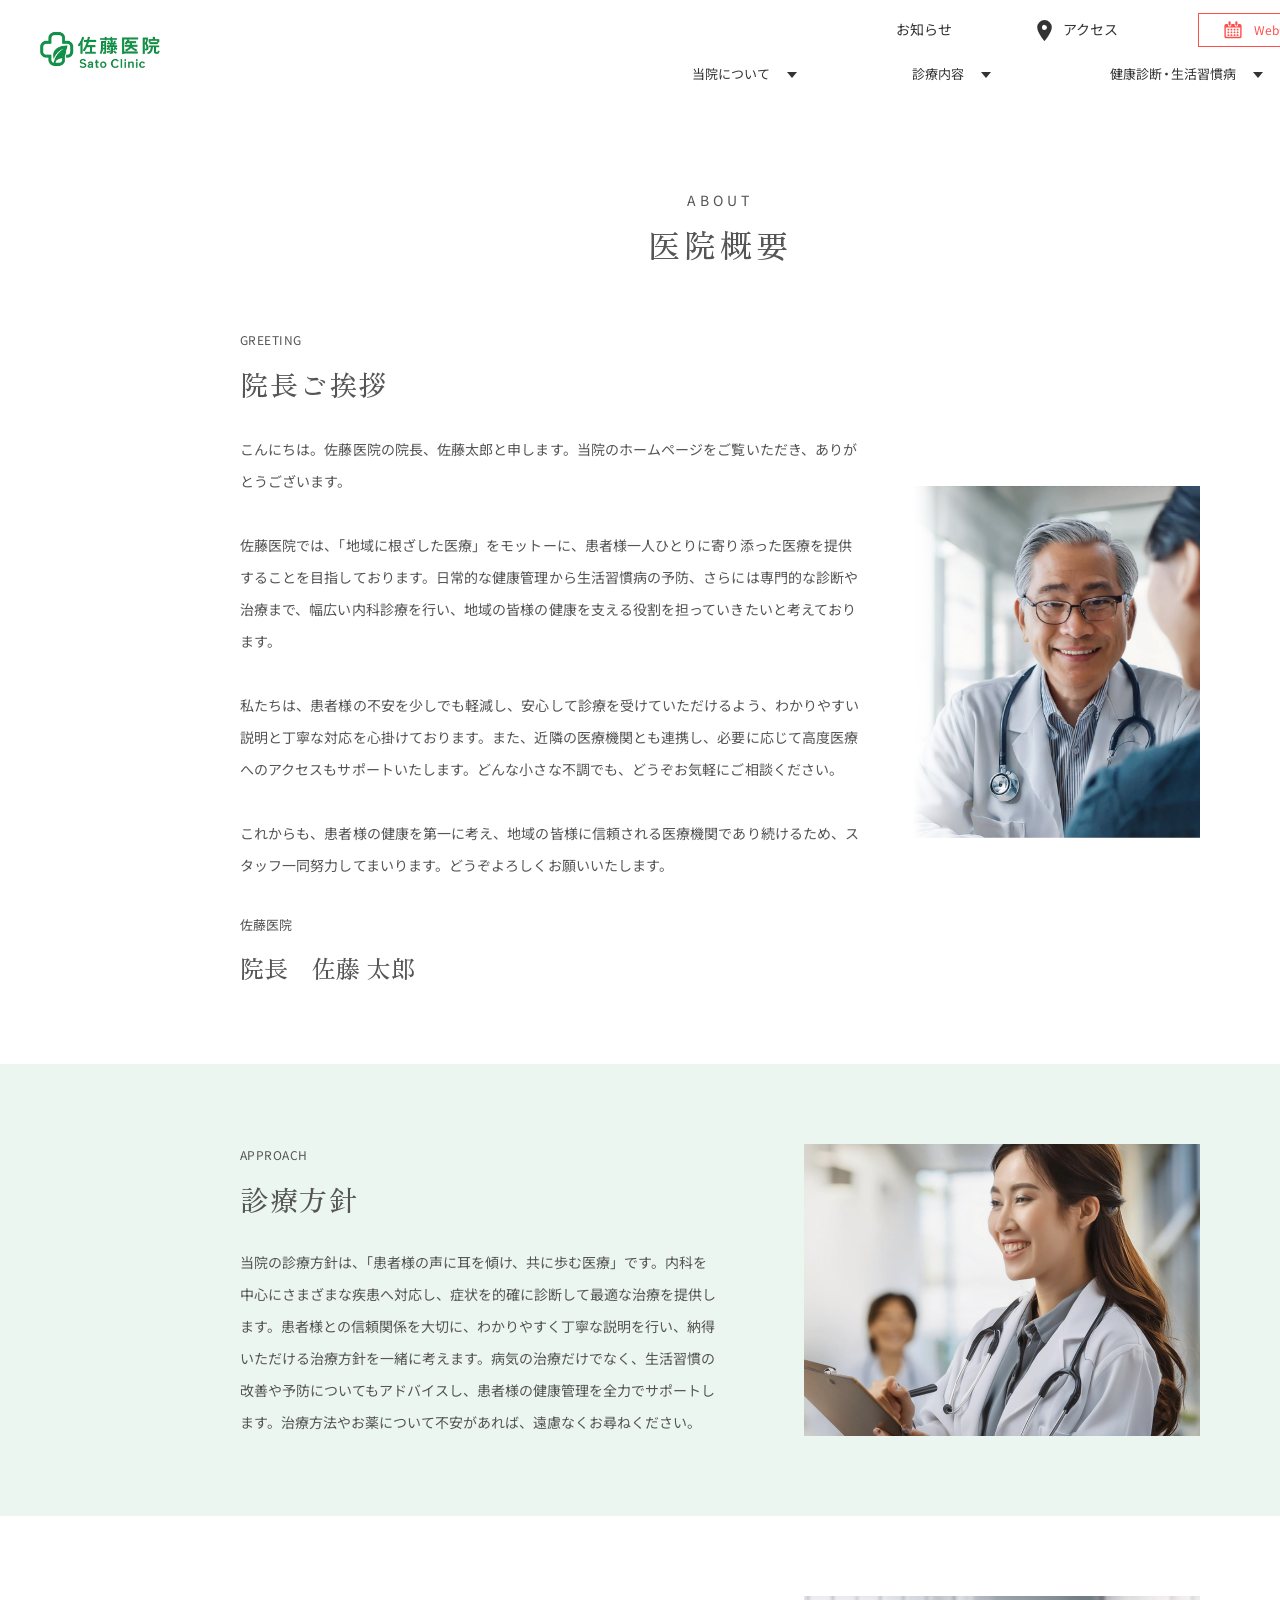
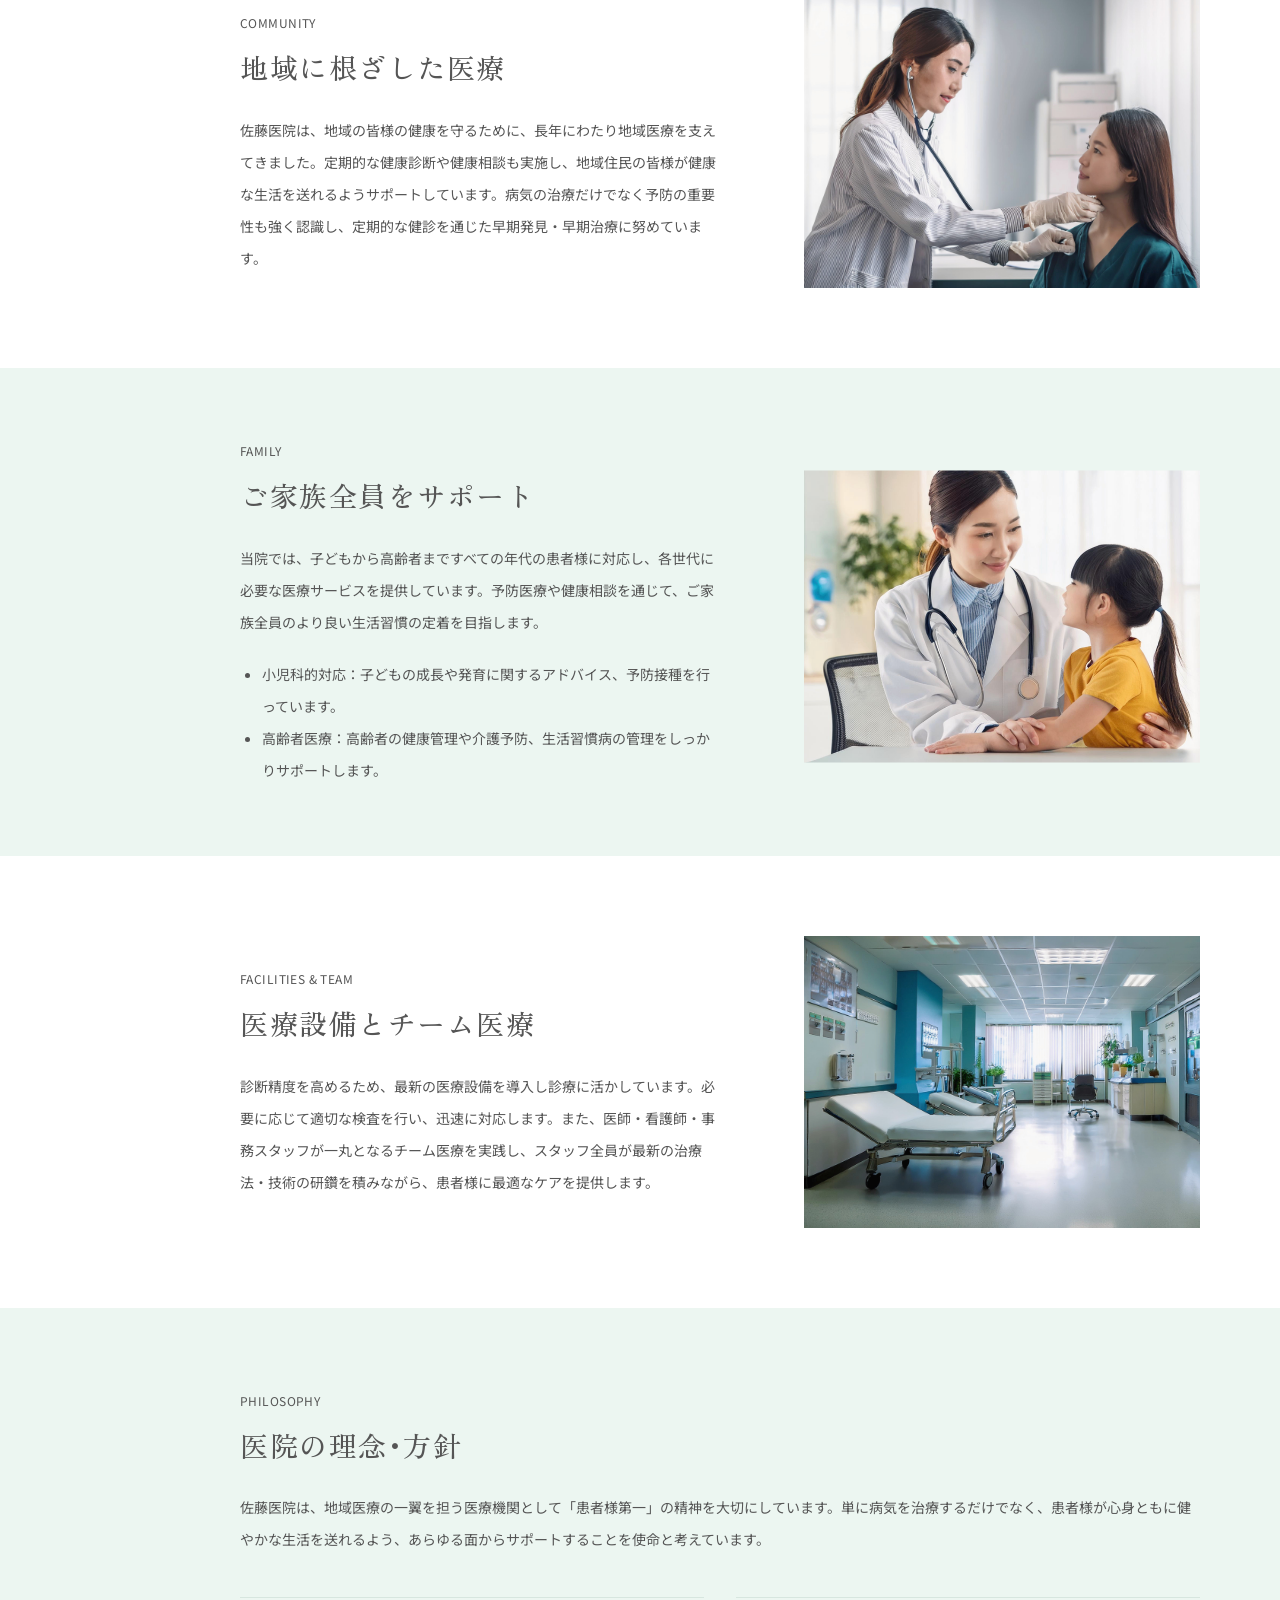
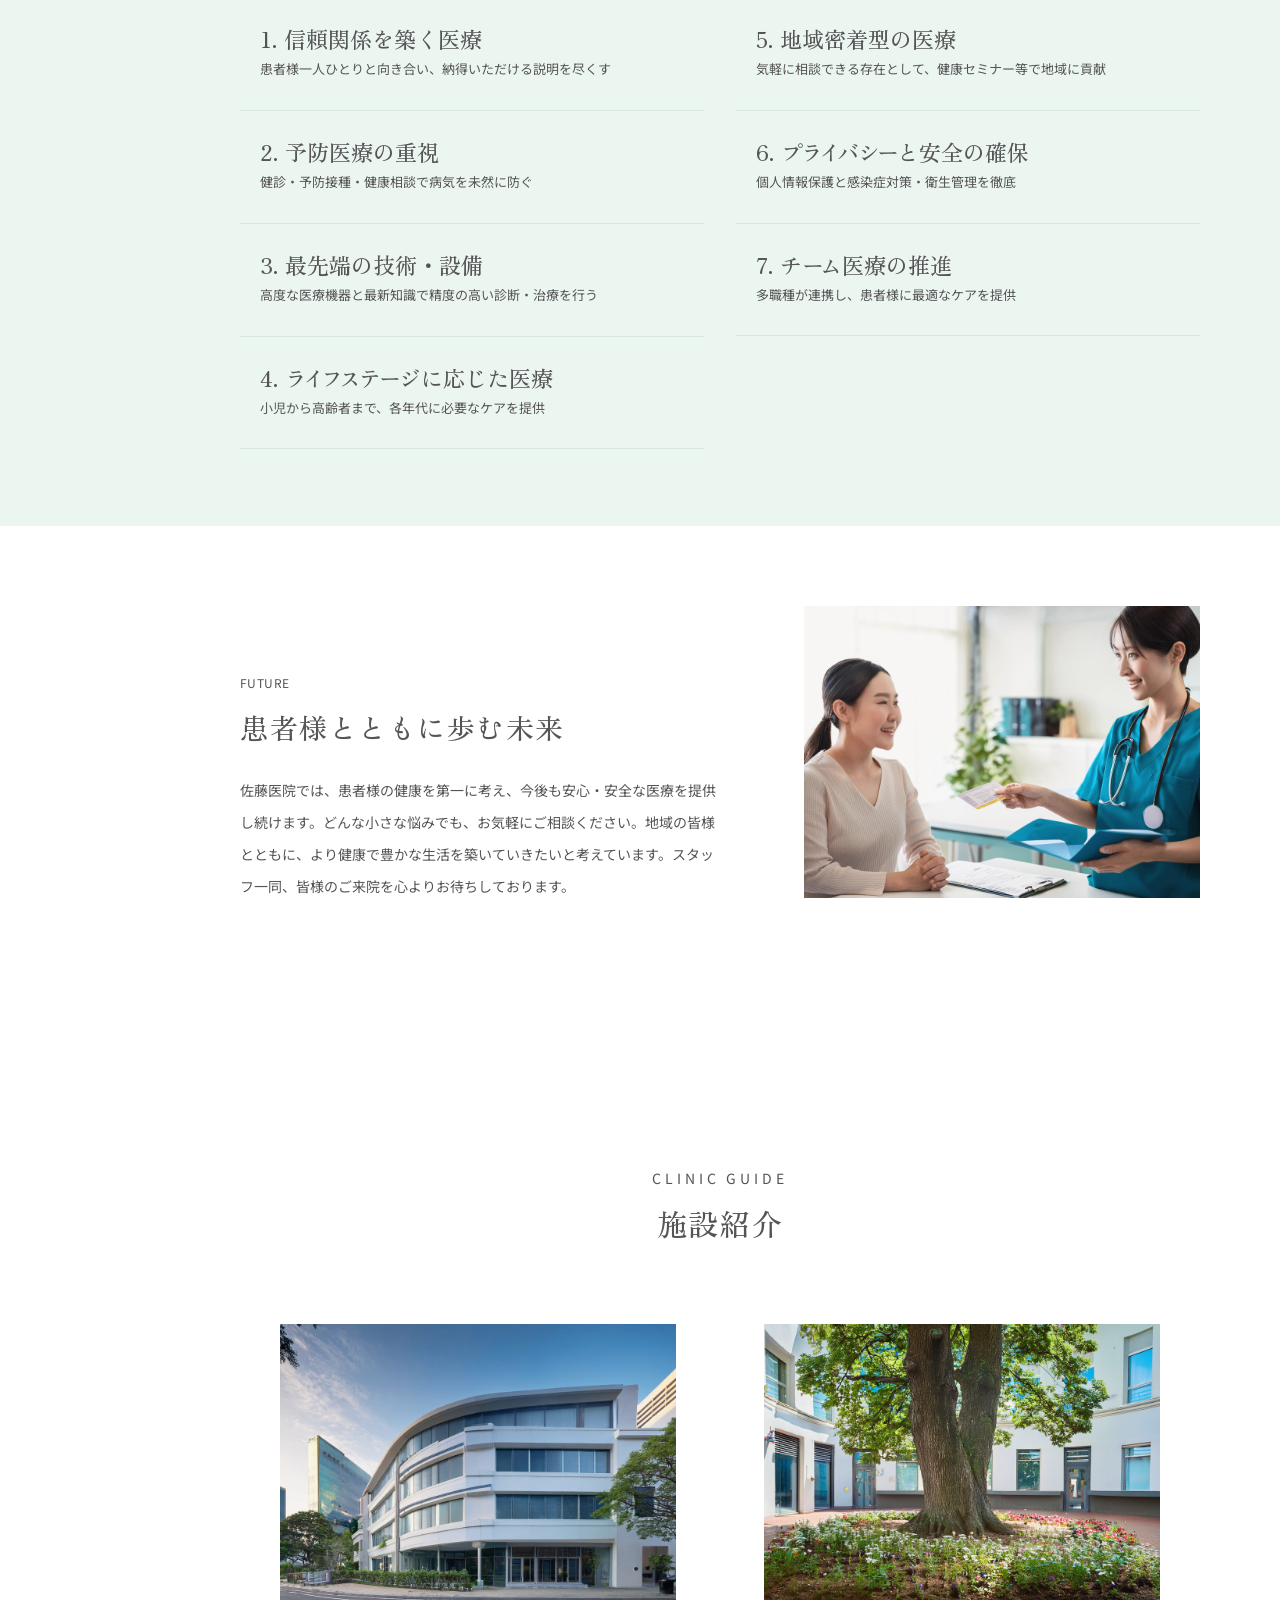
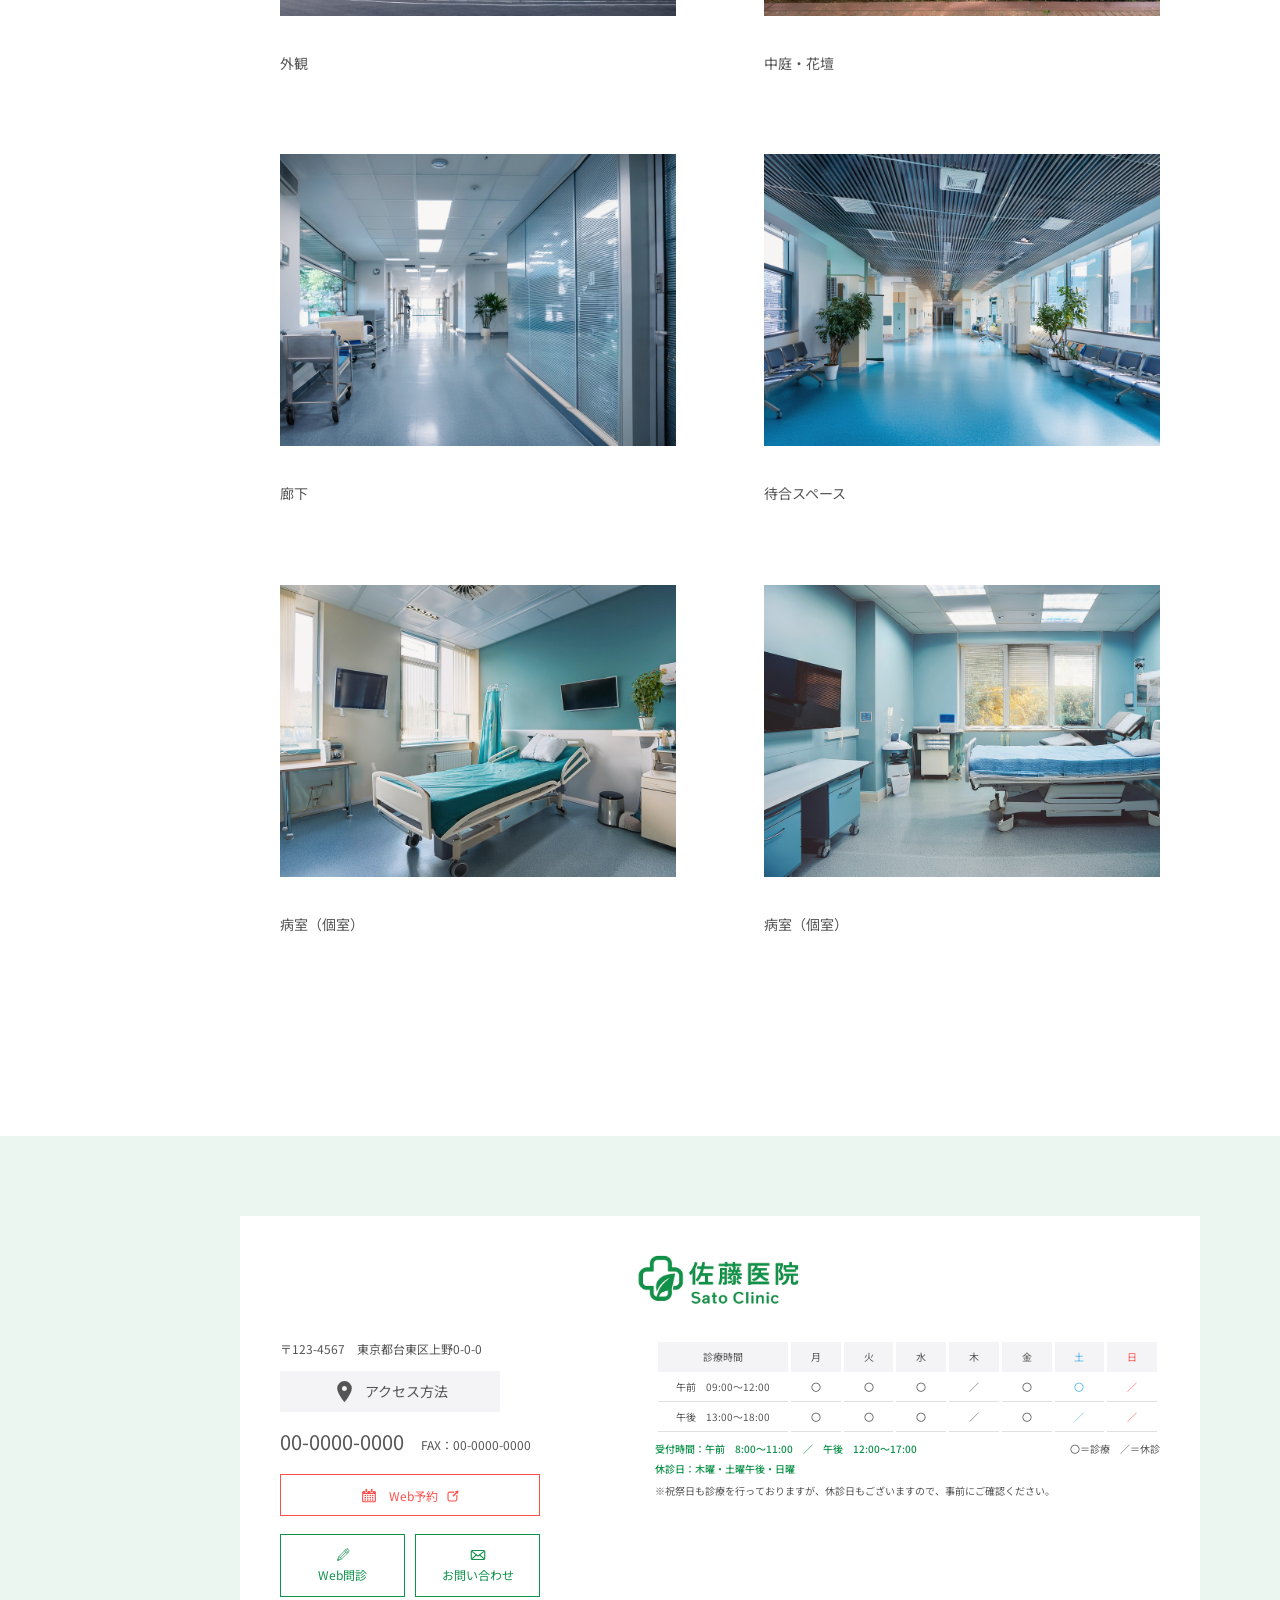
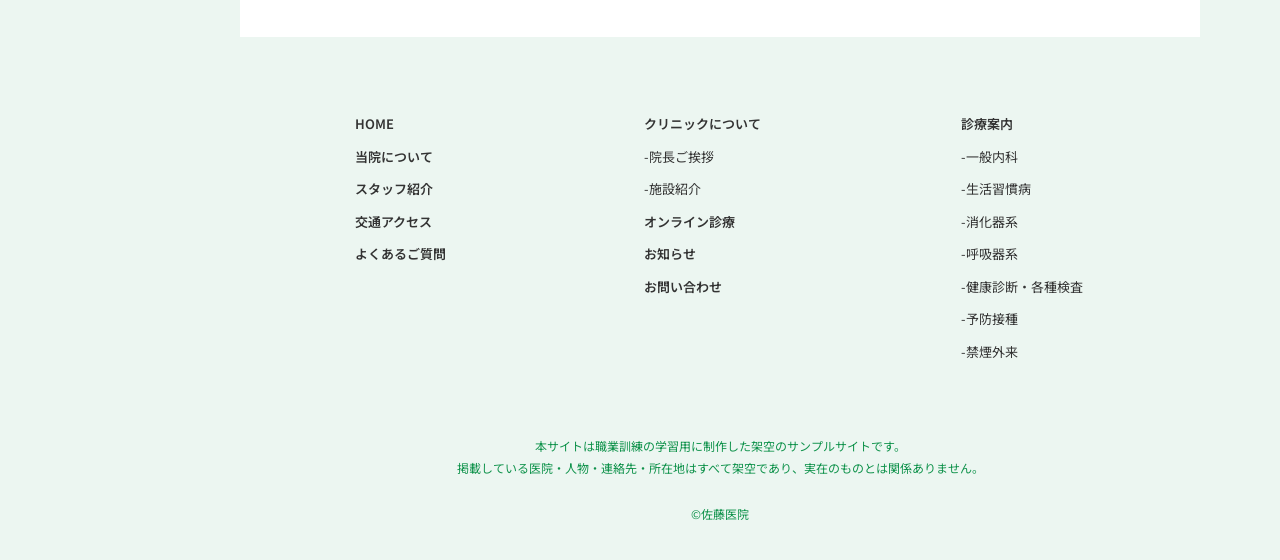
==== commit 921d9361: "コミット" ====
--- a/about.html
+++ b/about.html
@@ -3,14 +3,13 @@
 <body class="page-about"><header class="site-header" id="top">
  <a class="site-logo" href="index.html" aria-label="佐藤医院 トップページ"><img src="./assets/logo.png" width="140" height="42" alt="佐藤医院 Sato Clinic"></a>
  <div class="header-upper"><a href="news.html">お知らせ</a><a href="access.html" class="header-access"><svg class="svg-icon" viewBox="0 0 24 24" aria-hidden="true"><path fill="currentColor" d="M12 2a7 7 0 0 0-7 7c0 5 7 13 7 13s7-8 7-13a7 7 0 0 0-7-7Zm0 9.4A2.4 2.4 0 1 1 12 6.6a2.4 2.4 0 0 1 0 4.8Z"/></svg> アクセス</a><a class="book-button" href="contact.html"><img class="svg-icon" src="assets/web_reservation_calendar_clean.svg" alt="" aria-hidden="true"> Web予約</a></div>
- <nav class="primary-nav" aria-label="グローバルナビゲーション"><details class="header-dropdown"><summary>当院について<span class="tiny-triangle"></span></summary><div class="dropdown-panel"><a href="about.html#greeting">院長ご挨拶</a><a href="staff.html">スタッフ紹介</a><a href="faq.html">よくあるご質問</a></div></details><details class="header-dropdown"><summary>診療内容<span class="tiny-triangle"></span></summary><div class="dropdown-panel"><a href="treatment.html#internal">一般内科</a><a href="treatment.html#digestive">消化器系</a><a href="treatment.html#respiratory">呼吸器系</a><a href="treatment.html#vaccination">予防接種</a></div></details><details class="header-dropdown"><summary><span>健康診断<span class="header-nav-dot">・</span>生活習慣病</span><span class="tiny-triangle"></span></summary><div class="dropdown-panel"><a href="treatment.html#checkup">健康診断<span class="header-nav-dot">・</span>各種検査</a><a href="treatment.html#lifestyle">生活習慣病</a></div></details><a class="nav-single" href="about.html#facility">施設紹介</a></nav>
- <details class="all-menu"><summary aria-label="サイトメニューを開く"><span class="hamburger"><span></span><span></span><span></span></span><small>MENU</small></summary>
- <nav class="all-menu-panel" aria-label="サイトメニュー"><strong>MENU</strong><a href="index.html">HOME</a><a href="about.html">当院について</a><a href="staff.html">スタッフ紹介</a><a href="treatment.html">診療案内</a><a href="faq.html">よくあるご質問</a><a href="news.html">お知らせ</a><a href="access.html">アクセス</a><a href="contact.html">お問い合わせ</a></nav></details>
- </header><main><div class="page-title"><span class="title-en">ABOUT</span><h1>クリニック概要</h1></div><section id="greeting" class="about-greeting"><div class="greeting-copy"><span class="small-en">GREETING</span><h2 class="section-mincho">院長ご挨拶</h2><p>こんにちは。佐藤医院の院長、佐藤太郎と申します。当院のホームページをご覧いただき、ありがとうございます。</p><p>佐藤医院では、「地域に根ざした医療」をモットーに、患者様一人ひとりに寄り添った医療を提供することを目指しております。日常的な健康管理から生活習慣病の予防、さらには専門的な診断や治療まで、幅広い内科診療を行い、地域の皆様の健康を支える役割を担っていきたいと考えております。</p><p>私たちは、患者様の不安を少しでも軽減し、安心して診療を受けていただけるよう、わかりやすい説明と丁寧な対応を心掛けております。また、近隣の医療機関とも連携し、必要に応じて高度医療へのアクセスもサポートいたします。どんな小さな不調でも、どうぞお気軽にご相談ください。</p><p>これからも、患者様の健康を第一に考え、地域の皆様に信頼される医療機関であり続けるため、スタッフ一同努力してまいります。どうぞよろしくお願いいたします。</p><p class="greeting-signature"><span>佐藤医院</span><strong>院長　佐藤 太郎</strong></p></div><img src="./assets/firstView.jpg" alt="患者様に寄り添う院長" width="310" height="352"></section>
- <section class="about-feature feature-mint"><div class="about-feature-inner"><div class="about-feature-copy"><span class="small-en">APPROACH</span><h2 class="section-mincho">診療方針</h2><p>当院の診療方針は、「患者様の声に耳を傾け、共に歩む医療」です。内科を中心にさまざまな疾患へ対応し、症状を的確に診断して最適な治療を提供します。患者様との信頼関係を大切に、わかりやすく丁寧な説明を行い、納得いただける治療方針を一緒に考えます。病気の治療だけでなく、生活習慣の改善や予防についてもアドバイスし、患者様の健康管理を全力でサポートします。治療方法やお薬について不安があれば、遠慮なくお尋ねください。</p></div><img src="./assets/medical_3.jpg" alt="診療方針" width="510" height="292"></div></section><section class="about-feature feature-white"><div class="about-feature-inner"><div class="about-feature-copy"><span class="small-en">COMMUNITY</span><h2 class="section-mincho">地域に根ざした医療</h2><p>佐藤医院は、地域の皆様の健康を守るために、長年にわたり地域医療を支えてきました。定期的な健康診断や健康相談も実施し、地域住民の皆様が健康な生活を送れるようサポートしています。病気の治療だけでなく予防の重要性も強く認識し、定期的な健診を通じた早期発見・早期治療に努めています。</p></div><img src="./assets/patient_3.jpg" alt="地域に根ざした医療" width="510" height="292"></div></section><section class="about-feature feature-mint"><div class="about-feature-inner"><div class="about-feature-copy"><span class="small-en">FAMILY</span><h2 class="section-mincho">ご家族全員をサポート</h2><p>当院では、子どもから高齢者まですべての年代の患者様に対応し、各世代に必要な医療サービスを提供しています。予防医療や健康相談を通じて、ご家族全員のより良い生活習慣の定着を目指します。</p><ul><li>小児科的対応：子どもの成長や発育に関するアドバイス、予防接種を行っています。</li><li>高齢者医療：高齢者の健康管理や介護予防、生活習慣病の管理をしっかりサポートします。</li></ul></div><img src="./assets/patient_10.jpg" alt="ご家族全員をサポート" width="510" height="292"></div></section><section class="about-feature feature-white"><div class="about-feature-inner"><div class="about-feature-copy"><span class="small-en">FACILITIES &amp; TEAM</span><h2 class="section-mincho">医療設備とチーム医療</h2><p>診断精度を高めるため、最新の医療設備を導入し診療に活かしています。必要に応じて適切な検査を行い、迅速に対応します。また、医師・看護師・事務スタッフが一丸となるチーム医療を実践し、スタッフ全員が最新の治療法・技術の研鑽を積みながら、患者様に最適なケアを提供します。</p></div><img src="./assets/hospital_3.jpg" alt="医療設備とチーム医療" width="510" height="292"></div></section>
- <section id="philosophy" class="about-philosophy"><div class="about-philosophy-inner"><span class="small-en">PHILOSOPHY</span><h2 class="section-mincho">医院の理念・方針</h2><p>佐藤医院は、地域医療の一翼を担う医療機関として「患者様第一」の精神を大切にしています。単に病気を治療するだけでなく、患者様が心身ともに健やかな生活を送れるよう、あらゆる面からサポートすることを使命と考えています。</p><div class="philosophy-lists"><ol><li><h3>1.信頼関係を築く医療</h3><p>患者様一人ひとりと向き合い、納得いただける説明を尽くす</p></li><li><h3>2.予防医療の重視</h3><p>健診・予防接種・健康相談で病気を未然に防ぐ</p></li><li><h3>3.最先端の技術・設備</h3><p>高度な医療機器と最新知識で精度の高い診断・治療を行う</p></li><li><h3>4.ライフステージに応じた医療</h3><p>小児から高齢者まで、各年代に必要なケアを提供</p></li></ol><ol><li><h3>5.地域密着型の医療</h3><p>気軽に相談できる存在として、健康セミナー等で地域に貢献</p></li><li><h3>6.プライバシーと安全の確保</h3><p>個人情報保護と感染症対策・衛生管理を徹底</p></li><li><h3>7.チーム医療の推進</h3><p>多職種が連携し、患者様に最適なケアを提供</p></li></ol></div></div></section>
- <section class="about-future"><div class="about-feature-inner"><div class="about-feature-copy"><span class="small-en">FUTURE</span><h2 class="section-mincho">患者様とともに歩む未来</h2><p>佐藤医院では、患者様の健康を第一に考え、今後も安心・安全な医療を提供し続けます。どんな小さな悩みでも、お気軽にご相談ください。地域の皆様とともに、より健康で豊かな生活を築いていきたいと考えています。スタッフ一同、皆様のご来院を心よりお待ちしております。</p></div><img loading="lazy" src="./assets/information_3.jpg" alt="丁寧なご案内をする医療スタッフ" width="510" height="292"></div></section>
- <section id="facility" class="about-facilities"><div class="facility-header"><span class="title-en">CLINIC GUIDE</span><h2 class="section-mincho">施設紹介</h2></div><div class="facility-grid"><figure><img loading="lazy" src="./assets/hospital_1.jpg" alt="外観" width="420" height="240"><figcaption>外観</figcaption></figure><figure><img loading="lazy" src="./assets/hospital_2.jpg" alt="中庭・花壇" width="420" height="240"><figcaption>中庭・花壇</figcaption></figure><figure><img loading="lazy" src="./assets/hospital_5.jpg" alt="廊下" width="420" height="240"><figcaption>廊下</figcaption></figure><figure><img loading="lazy" src="./assets/hospital_4.jpg" alt="待合スペース" width="420" height="240"><figcaption>待合スペース</figcaption></figure><figure><img loading="lazy" src="./assets/hospital_7.jpg" alt="病室（個室）" width="420" height="240"><figcaption>病室（個室）</figcaption></figure><figure><img loading="lazy" src="./assets/hospital_8.jpg" alt="病室（個室）" width="420" height="240"><figcaption>病室（個室）</figcaption></figure></div></section></main><footer class="site-footer site-footer-with-notice"><div class="footer-contact"><div class="footer-contact-left">
+ <nav class="primary-nav" aria-label="グローバルナビゲーション"><details class="header-dropdown"><summary>当院について<span class="tiny-triangle"></span></summary><div class="dropdown-panel"><a href="about.html#greeting">院長ご挨拶</a><a href="staff.html">スタッフ紹介</a><a href="faq.html">よくあるご質問</a></div></details><details class="header-dropdown"><summary>診療内容<span class="tiny-triangle"></span></summary><div class="dropdown-panel"><a href="treatment.html#internal">一般内科</a><a href="treatment.html#digestive">消化器系</a><a href="treatment.html#respiratory">呼吸器系</a><a href="treatment.html#vaccination">予防接種</a><a href="treatment.html#smoking">禁煙外来</a></div></details><details class="header-dropdown"><summary><span>健康診断<span class="header-nav-dot">・</span>生活習慣病</span><span class="tiny-triangle"></span></summary><div class="dropdown-panel"><a href="treatment.html#checkup">健康診断<span class="header-nav-dot">・</span>各種検査</a><a href="treatment.html#lifestyle">生活習慣病</a></div></details><a class="nav-single" href="about.html#facility">施設紹介</a></nav>
+ <div class="all-menu"><a class="site-menu-link" href="menuopen.html" aria-label="サイトメニューを開く"><span class="hamburger"><span></span><span></span><span></span></span><small>MENU</small></a></div>
+ </header><main><div class="page-title"><span class="title-en">ABOUT</span><h1>医院概要</h1></div><section id="greeting" class="about-greeting"><div class="greeting-copy"><span class="small-en">GREETING</span><h2 class="section-mincho">院長ご挨拶</h2><p>こんにちは。佐藤医院の院長、佐藤太郎と申します。当院のホームページをご覧いただき、ありがとうございます。</p><p>佐藤医院では、「地域に根ざした医療」をモットーに、患者様一人ひとりに寄り添った医療を提供することを目指しております。日常的な健康管理から生活習慣病の予防、さらには専門的な診断や治療まで、幅広い内科診療を行い、地域の皆様の健康を支える役割を担っていきたいと考えております。</p><p>私たちは、患者様の不安を少しでも軽減し、安心して診療を受けていただけるよう、わかりやすい説明と丁寧な対応を心掛けております。また、近隣の医療機関とも連携し、必要に応じて高度医療へのアクセスもサポートいたします。どんな小さな不調でも、どうぞお気軽にご相談ください。</p><p>これからも、患者様の健康を第一に考え、地域の皆様に信頼される医療機関であり続けるため、スタッフ一同努力してまいります。どうぞよろしくお願いいたします。</p><p class="greeting-signature"><span>佐藤医院</span><strong>院長　佐藤 太郎</strong></p></div><div class="about-photo about-photo-greeting"><img src="./assets/firstView.jpg" alt="患者様に寄り添う院長" width="310" height="352"></div></section>
+ <section class="about-feature feature-mint"><div class="about-feature-inner"><div class="about-feature-copy"><span class="small-en">APPROACH</span><h2 class="section-mincho">診療方針</h2><p>当院の診療方針は、「患者様の声に耳を傾け、共に歩む医療」です。内科を中心にさまざまな疾患へ対応し、症状を的確に診断して最適な治療を提供します。患者様との信頼関係を大切に、わかりやすく丁寧な説明を行い、納得いただける治療方針を一緒に考えます。病気の治療だけでなく、生活習慣の改善や予防についてもアドバイスし、患者様の健康管理を全力でサポートします。治療方法やお薬について不安があれば、遠慮なくお尋ねください。</p></div><div class="about-photo about-photo-approach"><img src="./assets/medical_3.jpg" alt="診療方針" width="510" height="292"></div></div></section><section class="about-feature feature-white"><div class="about-feature-inner"><div class="about-feature-copy"><span class="small-en">COMMUNITY</span><h2 class="section-mincho">地域に根ざした医療</h2><p>佐藤医院は、地域の皆様の健康を守るために、長年にわたり地域医療を支えてきました。定期的な健康診断や健康相談も実施し、地域住民の皆様が健康な生活を送れるようサポートしています。病気の治療だけでなく予防の重要性も強く認識し、定期的な健診を通じた早期発見・早期治療に努めています。</p></div><div class="about-photo about-photo-community"><img src="./assets/patient_3.jpg" alt="地域に根ざした医療" width="510" height="292"></div></div></section><section class="about-feature feature-mint"><div class="about-feature-inner"><div class="about-feature-copy"><span class="small-en">FAMILY</span><h2 class="section-mincho">ご家族全員をサポート</h2><p>当院では、子どもから高齢者まですべての年代の患者様に対応し、各世代に必要な医療サービスを提供しています。予防医療や健康相談を通じて、ご家族全員のより良い生活習慣の定着を目指します。</p><ul><li>小児科的対応：子どもの成長や発育に関するアドバイス、予防接種を行っています。</li><li>高齢者医療：高齢者の健康管理や介護予防、生活習慣病の管理をしっかりサポートします。</li></ul></div><div class="about-photo about-photo-family"><img src="./assets/patient_10.jpg" alt="ご家族全員をサポート" width="510" height="292"></div></div></section><section class="about-feature feature-white"><div class="about-feature-inner"><div class="about-feature-copy"><span class="small-en">FACILITIES &amp; TEAM</span><h2 class="section-mincho">医療設備とチーム医療</h2><p>診断精度を高めるため、最新の医療設備を導入し診療に活かしています。必要に応じて適切な検査を行い、迅速に対応します。また、医師・看護師・事務スタッフが一丸となるチーム医療を実践し、スタッフ全員が最新の治療法・技術の研鑽を積みながら、患者様に最適なケアを提供します。</p></div><div class="about-photo about-photo-team"><img src="./assets/hospital_3.jpg" alt="医療設備とチーム医療" width="510" height="292"></div></div></section>
+ <section id="philosophy" class="about-philosophy"><div class="about-philosophy-inner"><span class="small-en">PHILOSOPHY</span><h2 class="section-mincho">医院の理念<span class="about-philosophy-dot">・</span>方針</h2><p>佐藤医院は、地域医療の一翼を担う医療機関として「患者様第一」の精神を大切にしています。単に病気を治療するだけでなく、患者様が心身ともに健やかな生活を送れるよう、あらゆる面からサポートすることを使命と考えています。</p><div class="philosophy-lists"><ol><li><h3>1. 信頼関係を築く医療</h3><p>患者様一人ひとりと向き合い、納得いただける説明を尽くす</p></li><li><h3>2. 予防医療の重視</h3><p>健診・予防接種・健康相談で病気を未然に防ぐ</p></li><li><h3>3. 最先端の技術・設備</h3><p>高度な医療機器と最新知識で精度の高い診断・治療を行う</p></li><li><h3>4. <span class="about-philosophy-tight">ラ<span class="about-philosophy-kern-close">イ</span><span class="about-philosophy-kern-close">フ</span><span class="about-philosophy-kern-close">ス</span>テー</span>ジに応じた医療</h3><p>小児から高齢者まで、各年代に必要なケアを提供</p></li></ol><ol><li><h3>5. 地域密着型の医療</h3><p>気軽に相談できる存在として、健康セミナー等で地域に貢献</p></li><li><h3>6. <span class="about-philosophy-tight">プラ<span class="about-philosophy-kern-close">イ</span><span class="about-philosophy-kern-close">バ</span><span class="about-philosophy-kern-wide" style="margin-left:.05em">シ</span><span class="about-philosophy-kern-close" style="margin-left:-.03em">ー</span></span>と安全の確保</h3><p>個人情報保護と感染症対策・衛生管理を徹底</p></li><li><h3>7. <span class="about-philosophy-tight">チ<span class="about-philosophy-kern-wide">ー</span></span><span class="about-philosophy-kern-close">ム</span>医療の推進</h3><p>多職種が連携し、患者様に最適なケアを提供</p></li></ol></div></div></section>
+ <section class="about-future"><div class="about-feature-inner"><div class="about-feature-copy"><span class="small-en">FUTURE</span><h2 class="section-mincho">患者様とともに歩む未来</h2><p>佐藤医院では、患者様の健康を第一に考え、今後も安心・安全な医療を提供し続けます。どんな小さな悩みでも、お気軽にご相談ください。地域の皆様とともに、より健康で豊かな生活を築いていきたいと考えています。スタッフ一同、皆様のご来院を心よりお待ちしております。</p></div><div class="about-photo about-photo-future"><img loading="lazy" src="./assets/information_3.jpg" alt="丁寧なご案内をする医療スタッフ" width="510" height="292"></div></div></section>
+ <section id="facility" class="about-facilities"><div class="facility-header"><span class="title-en">CLINIC GUIDE</span><h2 class="section-mincho">施設紹介</h2></div><div class="facility-grid"><figure><div class="about-photo about-photo-facility"><img loading="lazy" src="./assets/hospital_1.jpg" alt="外観" width="420" height="240"></div><figcaption>外観</figcaption></figure><figure><div class="about-photo about-photo-facility"><img loading="lazy" src="./assets/hospital_2.jpg" alt="中庭・花壇" width="420" height="240"></div><figcaption>中庭・花壇</figcaption></figure><figure><div class="about-photo about-photo-facility"><img loading="lazy" src="./assets/hospital_5.jpg" alt="廊下" width="420" height="240"></div><figcaption>廊下</figcaption></figure><figure><div class="about-photo about-photo-facility"><img loading="lazy" src="./assets/hospital_4.jpg" alt="待合スペース" width="420" height="240"></div><figcaption>待合スペース</figcaption></figure><figure><div class="about-photo about-photo-facility"><img loading="lazy" src="./assets/hospital_7.jpg" alt="病室（個室）" width="420" height="240"></div><figcaption>病室（個室）</figcaption></figure><figure><div class="about-photo about-photo-facility"><img loading="lazy" src="./assets/hospital_8.jpg" alt="病室（個室）" width="420" height="240"></div><figcaption>病室（個室）</figcaption></figure></div></section></main><footer class="site-footer site-footer-with-notice"><div class="footer-contact"><div class="footer-contact-left">
  <p class="foot-address">〒123-4567　東京都台東区上野0-0-0</p><a class="foot-access" href="access.html"><svg class="svg-icon" viewBox="0 0 24 24" aria-hidden="true"><path fill="currentColor" d="M12 2a7 7 0 0 0-7 7c0 5 7 13 7 13s7-8 7-13a7 7 0 0 0-7-7Zm0 9.4A2.4 2.4 0 1 1 12 6.6a2.4 2.4 0 0 1 0 4.8Z"/></svg> アクセス方法</a>
  <p class="foot-phone">00-0000-0000 <span>FAX：00-0000-0000</span></p><a class="foot-reservation" href="contact.html"><img class="svg-icon" style="margin-right:3px" src="assets/web_reservation_calendar_clean.svg" alt="" aria-hidden="true"><span>Web予約</span><img class="svg-icon" style="width:12px;height:12px;transform:translateY(1px)" src="assets/external_site_link_icon_refined_red.svg" alt="" aria-hidden="true" width="12" height="12"></a>
  <div class="foot-small-actions"><a href="contact.html"><img class="svg-icon" src="assets/pencil_icon_outline_slender.svg" alt="" aria-hidden="true"><span>Web問診</span></a><a href="contact.html"><img class="svg-icon" src="assets/envelope_closed_icon.svg" alt="" aria-hidden="true"><span>お問い合わせ</span></a></div></div>
--- a/css/style.css
+++ b/css/style.css
@@ -480,13 +480,13 @@
 .footer-contact {
     position: relative;
     width: 960px;
-    height: 440px;
+    height: auto;
     background: #fff;
     margin: 0 auto;
     display: grid;
     grid-template-columns: 300px 1fr;
     gap: 75px;
-    padding: 37px 40px 30px
+    padding: 37px 40px 40px
 }
 
 .footer-contact-left {
@@ -676,7 +676,7 @@
 }
 
 .footer-notice {
-    margin: 72px auto 0;
+    margin: 74px auto 0;
     text-align: center;
     font-size: 12px;
     color: #0F924B
@@ -706,26 +706,32 @@
     object-fit: cover;
     object-position: center;
     opacity: 0;
-    animation-delay: 12s;
+    animation-delay: 12s, var(--hero-zoom-delay);
     animation-duration: 36s;
     animation-iteration-count: infinite;
     animation-timing-function: linear;
     animation-fill-mode: both;
-    will-change: opacity;
+    will-change: opacity, transform;
     backface-visibility: hidden;
     pointer-events: none
 }
 
 .hero-slide-one {
-    animation-name: hero-patient
+    --hero-zoom-delay: 0s;
+    transform-origin: 65% 45%;
+    animation-name: hero-patient, hero-zoom
 }
 
 .hero-slide-two {
-    animation-name: hero-medical
+    --hero-zoom-delay: 12s;
+    transform-origin: 55% 40%;
+    animation-name: hero-medical, hero-zoom
 }
 
 .hero-slide-three {
-    animation-name: hero-information
+    --hero-zoom-delay: 24s;
+    transform-origin: 70% 55%;
+    animation-name: hero-information, hero-zoom
 }
 
 /* Every 12s a new 10s dissolve starts (after the initial 12s hold). */
@@ -776,6 +782,22 @@
     94.4445%,
     100% {
         opacity: 0
+    }
+}
+
+/* Zoom through each 22s visible interval; reset only after the fade-out. */
+@keyframes hero-zoom {
+    0% {
+        transform: scale(1)
+    }
+
+    61.1111% {
+        transform: scale(1.2)
+    }
+
+    61.1112%,
+    100% {
+        transform: scale(1)
     }
 }
 
@@ -1275,6 +1297,15 @@
 }
 
 /* ABOUT */
+.about-title-tight {
+    font-feature-settings: "palt" 1;
+    letter-spacing: -.1em
+}
+
+.about-title-kern-close {
+    margin-left: -.1em
+}
+
 .about-greeting {
     height: 737px;
     width: 960px;
@@ -1294,7 +1325,7 @@
 }
 
 .greeting-copy>p:not(.greeting-signature) {
-    width: 720px;
+    width: 624px;
     font-size: 14px;
     line-height: 32px;
     margin-bottom: 32px;
@@ -1316,14 +1347,14 @@
     margin-top: 12px
 }
 
-.about-greeting>img {
+.about-greeting>.about-photo-greeting {
     position: absolute;
-    left: 690px;
-    top: 146px;
-    width: 310px;
+    left: 624px;
+    top: 159px;
+    width: 336px;
     height: 352px;
-    object-fit: cover;
-    object-position: center
+    -webkit-mask-image: linear-gradient(to right, transparent 48.48px, #000 124px);
+    mask-image: linear-gradient(to right, transparent 48.48px, #000 124px)
 }
 
 .about-feature,
@@ -1371,10 +1402,10 @@
     height: 488px
 }
 
-.about-feature-inner img {
-    width: 400px;
+.about-feature-inner>.about-photo {
+    width: 396px;
     height: 292px;
-    object-fit: cover
+    justify-self: end
 }
 
 .about-philosophy {
@@ -1394,6 +1425,24 @@
     margin: 10px 0 23px
 }
 
+.about-philosophy-dot {
+    display: inline-block;
+    margin-inline: -.25em
+}
+
+.about-philosophy-tight {
+    font-feature-settings: "palt" 1;
+    letter-spacing: -.1em
+}
+
+.about-philosophy-kern-close {
+    margin-left: -.08em
+}
+
+.about-philosophy-kern-wide {
+    margin-left: .1em
+}
+
 .about-philosophy-inner>p {
     font-size: 14px;
     line-height: 32px;
@@ -1435,7 +1484,7 @@
     height: 520px
 }
 
-.about-future .about-feature-inner img {
+.about-future .about-feature-inner>.about-photo {
     transform: translateY(-34px)
 }
 
@@ -1467,15 +1516,80 @@
     left: 12px
 }
 
-.facility-grid figure img {
-    width: 420px;
-    height: 300px;
-    object-fit: cover
+.facility-grid .about-photo-facility {
+    top: 3px;
+    width: 396px;
+    height: 292px
 }
 
 .facility-grid figcaption {
     font-size: 14px;
-    margin-top: 30px
+    margin-top: 38px
+}
+
+/* About photo frames and crop offsets follow about.pdf. */
+.about-photo {
+    position: relative;
+    overflow: hidden
+}
+
+.about-photo>img {
+    position: absolute;
+    max-width: none;
+    width: var(--about-photo-width);
+    height: var(--about-photo-height);
+    left: var(--about-photo-left);
+    top: var(--about-photo-top)
+}
+
+.about-photo-greeting {
+    --about-photo-width: 615.519px;
+    --about-photo-height: 352px;
+    --about-photo-left: -203px;
+    --about-photo-top: 0px
+}
+
+.about-photo-approach {
+    --about-photo-width: 742px;
+    --about-photo-height: 424px;
+    --about-photo-left: -346px;
+    --about-photo-top: -52px
+}
+
+.about-photo-community {
+    --about-photo-width: 511px;
+    --about-photo-height: 292px;
+    --about-photo-left: -28px;
+    --about-photo-top: 0px
+}
+
+.about-photo-family {
+    --about-photo-width: 718px;
+    --about-photo-height: 410.286px;
+    --about-photo-left: -322px;
+    --about-photo-top: -63.643px;
+    transform: translateY(4.5px)
+}
+
+.about-photo-team {
+    --about-photo-width: 511px;
+    --about-photo-height: 292px;
+    --about-photo-left: 0px;
+    --about-photo-top: 0px
+}
+
+.about-photo-future {
+    --about-photo-width: 511px;
+    --about-photo-height: 292px;
+    --about-photo-left: -45px;
+    --about-photo-top: 0px
+}
+
+.about-photo-facility {
+    --about-photo-width: 525px;
+    --about-photo-height: 300px;
+    --about-photo-left: -65px;
+    --about-photo-top: -4px
 }
 
 /* STAFF */
@@ -1691,6 +1805,119 @@
     mask-image: linear-gradient(to right, transparent 0, black 20%)
 }
 
+#staff-profile-1 .staff-modal-content,
+#staff-profile-2 .staff-modal-content,
+#staff-profile-3 .staff-modal-content,
+#staff-profile-4 .staff-modal-content {
+    border-radius: 6px
+}
+
+#staff-profile-1 .staff-modal-copy,
+#staff-profile-2 .staff-modal-copy {
+    width: 454px
+}
+
+#staff-profile-1 .staff-modal-copy blockquote,
+#staff-profile-2 .staff-modal-copy blockquote,
+#staff-profile-3 .staff-modal-copy blockquote,
+#staff-profile-4 .staff-modal-copy blockquote {
+    position: absolute;
+    left: 40px;
+    right: 20px;
+    bottom: 40px;
+    margin: 0;
+    border-radius: 5px
+}
+
+#staff-profile-1 .staff-modal-photo,
+#staff-profile-2 .staff-modal-photo {
+    position: absolute;
+    right: 0;
+    top: 40px;
+    width: 212px;
+    height: 336px;
+    overflow: hidden;
+    -webkit-mask-image: linear-gradient(to right, transparent, black 32px);
+    mask-image: linear-gradient(to right, transparent, black 32px)
+}
+
+#staff-profile-1 .staff-modal-photo img {
+    position: absolute;
+    width: auto;
+    max-width: none;
+    height: 407.687px;
+    left: -364.278px;
+    top: -34.163px
+}
+
+#staff-profile-2 .staff-modal-copy {
+    display: flex;
+    align-items: center;
+    padding-top: 0;
+    padding-bottom: 0
+}
+
+#staff-profile-2 .staff-modal-text-group,
+#staff-profile-3 .staff-modal-text-group,
+#staff-profile-4 .staff-modal-text-group {
+    width: 100%
+}
+
+#staff-profile-2 .staff-modal-copy blockquote,
+#staff-profile-3 .staff-modal-copy blockquote,
+#staff-profile-4 .staff-modal-copy blockquote {
+    position: static;
+    margin: 37.2px 0 0
+}
+
+#staff-profile-2 .staff-modal-photo img {
+    position: absolute;
+    width: auto;
+    max-width: none;
+    height: 336px;
+    left: -314px;
+    top: 0
+}
+
+#staff-profile-3 .staff-modal-copy,
+#staff-profile-4 .staff-modal-copy {
+    width: 460px;
+    margin-left: auto;
+    padding: 0 40px 0 26px;
+    display: flex;
+    align-items: center
+}
+
+#staff-profile-3 .staff-modal-photo,
+#staff-profile-4 .staff-modal-photo {
+    position: absolute;
+    left: 0;
+    top: 40px;
+    width: 212px;
+    height: 336px;
+    overflow: hidden;
+    -webkit-mask-image: linear-gradient(to left, transparent, black 32px);
+    mask-image: linear-gradient(to left, transparent, black 32px)
+}
+
+#staff-profile-3 .staff-modal-photo img {
+    position: absolute;
+    width: auto;
+    max-width: none;
+    height: 336px;
+    left: -174px;
+    top: 0
+}
+
+#staff-profile-4 .staff-modal-photo img {
+    position: absolute;
+    width: auto;
+    max-width: none;
+    height: 336px;
+    left: -34px;
+    top: 0
+}
+
 .staff-modal-content.reverse {
     flex-direction: row-reverse
 }
@@ -1750,7 +1977,7 @@
 }
 
 .treatment-index a[href="#checkup"] {
-    padding-inline: 10px
+    padding-inline: 14px 10px
 }
 
 .treatment-index a>span:not(.treatment-label) {
@@ -1763,6 +1990,10 @@
 .treatment-dot {
     display: inline-block;
     margin: 0 -.15em
+}
+
+.treatment-index .treatment-dot {
+    margin-inline: -.2em
 }
 
 .treatment-index a:hover {
@@ -2301,4 +2532,191 @@
     font-size: 11px;
     color: #888;
     line-height: 1.7
-}+}
+
+/* Additional menu, reservation and questionnaire pages. Existing rules above are unchanged. */
+body.sc-extra-page {
+
+  --sc-extra-text: var(--ink);
+  --sc-extra-secondary-text: var(--body);
+  --sc-extra-muted-text: #aeb5b8;
+  --sc-extra-line: var(--rule);
+  --sc-extra-field-line: #eeeeee;
+  --sc-extra-green: var(--green);
+  --sc-extra-green-light: var(--mint);
+  --sc-extra-green-page: #f8fcfa;
+  --sc-extra-coral: var(--red);
+  --sc-extra-coral-light: #fff1f1;
+  --sc-extra-coral-page: #fffafa;
+  --sc-extra-white: #ffffff;
+  --sc-extra-sans: var(--sans);
+  --sc-extra-serif: var(--mincho);
+
+  min-width: 1440px;
+  margin: 0;
+  font-family: var(--sc-extra-sans);
+  color: var(--sc-extra-text);
+  font-size: 16px;
+  font-weight: 400;
+  -webkit-font-smoothing: antialiased;
+  text-rendering: optimizeLegibility;
+
+  line-height: normal;
+}
+body.sc-extra-page a { color: inherit; text-decoration: none; }
+body.sc-extra-page button,
+body.sc-extra-page input,
+body.sc-extra-page textarea,
+body.sc-extra-page select { font: inherit; }
+body.sc-extra-page button,
+body.sc-extra-page select { cursor: pointer; }
+body.sc-extra-page.sc-extra-page-reservation { --sc-extra-accent: var(--sc-extra-coral); --sc-extra-accent-light: var(--sc-extra-coral-light); background: var(--sc-extra-coral-page); }
+body.sc-extra-page.sc-extra-page-questionnaire { --sc-extra-accent: var(--sc-extra-green); --sc-extra-accent-light: var(--sc-extra-green-light); background: var(--sc-extra-green-page); }
+body.sc-extra-page .sc-extra-back-strip { height: 52px; background: var(--sc-extra-white); display: flex; align-items: center; padding-left: 80px; }
+body.sc-extra-page .sc-extra-back-link { display: inline-flex; align-items: center; gap: 7px; font-size: 16px; line-height: 24px; color: var(--sc-extra-text); font-weight: 700; }
+body.sc-extra-page .sc-extra-back-chevron { display: inline-block; width: 9px; height: 9px; border-left: 1px solid var(--sc-extra-muted-text); border-bottom: 1px solid var(--sc-extra-muted-text); transform: rotate(45deg); }
+body.sc-extra-page .sc-extra-brand-strip { height: 40px; background: var(--sc-extra-accent); display: flex; align-items: center; padding-left: 80px; }
+body.sc-extra-page .sc-extra-brand-name { font-size: 14px; line-height: 22px; font-weight: 500; color: var(--sc-extra-white); }
+body.sc-extra-page .sc-extra-page-intro { padding-top: 36px; text-align: center; }
+body.sc-extra-page .sc-extra-page-intro h1 { margin: 0; font-family: var(--sc-extra-sans); color: var(--sc-extra-accent); font-size: 32px; font-weight: 700; line-height: 48px; }
+body.sc-extra-page .sc-extra-page-intro p { margin: 8px 0 0; font-size: 14px; line-height: 26px; font-weight: 500; }
+body.sc-extra-page.sc-extra-page-reservation .sc-extra-page-intro p { color: #000000; }
+body.sc-extra-page.sc-extra-page-questionnaire .sc-extra-page-intro p { color: var(--sc-extra-secondary-text); }
+body.sc-extra-page .sc-extra-form-card { width: 800px;
+  margin: 48px auto 0;
+  padding: 40px 100px 64px;
+  background: var(--sc-extra-white);
+  border-radius: 8px; }
+body.sc-extra-page .sc-extra-reservation-card { margin-left: calc(50% - 377px); margin-right: 0; }
+body.sc-extra-page .sc-extra-form-step { margin: 0; padding: 0; }
+body.sc-extra-page .sc-extra-step-heading { display: flex; align-items: center; gap: 15px; height: 56px; margin: 0; font-family: var(--sc-extra-serif); font-size: 24px; font-weight: 700; line-height: 36px; color: var(--sc-extra-secondary-text); white-space: nowrap; }
+body.sc-extra-page.sc-extra-page-questionnaire .sc-extra-step-heading { color: var(--sc-extra-green); }
+body.sc-extra-page .sc-extra-step-number { display: inline-flex; justify-content: center; align-items: center; flex: 0 0 56px; width: 56px; height: 56px; background: var(--sc-extra-accent-light); border-radius: 50%; font-family: var(--sc-extra-serif); font-size: 24px; line-height: 1; font-weight: 400; color: var(--sc-extra-accent); }
+body.sc-extra-page .sc-extra-form-field { margin: 0; min-width: 0; padding: 0; border: 0; }
+body.sc-extra-page .sc-extra-form-field.sc-extra-field-start { margin-top: 36px; }
+body.sc-extra-page .sc-extra-form-field.sc-extra-field-text-after { margin-top: 35px; }
+body.sc-extra-page .sc-extra-form-field.sc-extra-after-radio { margin-top: 42px; }
+body.sc-extra-page .sc-extra-field-label { display: block; width: 100%; padding: 0; margin: 0; color: var(--sc-extra-text); font-size: 16px; line-height: 24px; font-weight: 700; }
+body.sc-extra-page legend.sc-extra-field-label { float: left; }
+body.sc-extra-page legend.sc-extra-field-label + * { clear: both; }
+body.sc-extra-page .sc-extra-required { color: var(--sc-extra-coral); font-weight: 700; }
+body.sc-extra-page .sc-extra-text-input,
+body.sc-extra-page .sc-extra-input-with-icon input,
+body.sc-extra-page .sc-extra-select-wrap select,
+body.sc-extra-page .sc-extra-text-area { display: block;
+  width: 602px;
+  margin: 7px 0 0 -1px;
+  border: 1px solid var(--sc-extra-field-line);
+  border-radius: 4px;
+  background: var(--sc-extra-white);
+  outline: none;
+  color: var(--sc-extra-secondary-text);
+  font-size: 16px;
+  line-height: 24px;
+  font-weight: 400;
+  box-shadow: none; }
+body.sc-extra-page .sc-extra-text-input,
+body.sc-extra-page .sc-extra-input-with-icon input,
+body.sc-extra-page .sc-extra-select-wrap select { height: 50px; padding: 0 11px; }
+body.sc-extra-page .sc-extra-text-area { padding: 10px 13px; resize: none; }
+body.sc-extra-page .sc-extra-text-area.sc-extra-tall { height: 162px; }
+body.sc-extra-page .sc-extra-text-area.sc-extra-medium { height: 98px; }
+body.sc-extra-page .sc-extra-text-input::placeholder,
+body.sc-extra-page .sc-extra-text-area::placeholder { color: var(--sc-extra-field-line); opacity: 1; }
+body.sc-extra-page input:focus-visible,
+body.sc-extra-page textarea:focus-visible,
+body.sc-extra-page select:focus-visible { border-color: var(--sc-extra-accent); outline: 1px solid var(--sc-extra-accent-light); }
+body.sc-extra-page .sc-extra-input-with-icon { position: relative; width: 602px; margin-left: -1px; }
+body.sc-extra-page .sc-extra-input-with-icon input { margin-left: 0; width: 602px; padding-right: 51px; color-scheme: light; }
+body.sc-extra-page .sc-extra-input-with-icon input::-webkit-calendar-picker-indicator { position: absolute; z-index: 2; right: 15px; width: 30px; height: 30px; opacity: 0; cursor: pointer; }
+body.sc-extra-page .sc-extra-input-with-icon .sc-extra-calendar-icon { position: absolute; top: 10px; right: 24px; display: block; width: 28px; height: 28px; margin-top: 0; color: var(--sc-extra-accent); pointer-events: none; }
+body.sc-extra-page .sc-extra-calendar-icon svg { display: block; width: 100%; height: 100%; }
+body.sc-extra-page .sc-extra-select-wrap { position: relative; width: 602px; margin-left: -1px; }
+body.sc-extra-page .sc-extra-select-wrap select { width: 602px; margin-left: 0; appearance: none; -webkit-appearance: none; padding-right: 48px; }
+body.sc-extra-page .sc-extra-select-wrap::after { content: ""; position: absolute; top: 20px; right: 18px; width: 8px; height: 8px; border-bottom: 1.5px solid var(--sc-extra-text); border-right: 1.5px solid var(--sc-extra-text); transform: rotate(45deg); pointer-events: none; }
+body.sc-extra-page .sc-extra-field-radio .sc-extra-field-label { margin-bottom: 2px; }
+body.sc-extra-page .sc-extra-option-grid { display: grid; gap: 12px 0; align-items: center; }
+body.sc-extra-page .sc-extra-option-grid.sc-extra-two-col { grid-template-columns: 260px 260px; }
+body.sc-extra-page .sc-extra-option-grid.sc-extra-three-col { grid-template-columns: repeat(3, 226px); }
+body.sc-extra-page .sc-extra-questionnaire-options.sc-extra-two-col { grid-template-columns: 252px 252px; }
+body.sc-extra-page .sc-extra-choice { display: inline-flex; align-items: center; gap: 10px; height: 24px; width: fit-content; white-space: nowrap; cursor: pointer; color: var(--sc-extra-text); font-size: 16px; line-height: 24px; font-weight: 700; }
+body.sc-extra-page .sc-extra-choice input[type="radio"],
+body.sc-extra-page .sc-extra-choice input[type="checkbox"] { appearance: none; -webkit-appearance: none; position: relative; flex: 0 0 26px; width: 26px; height: 26px; padding: 0; margin: 0; transform: translate(-1px, 6px); border: 1px solid var(--sc-extra-text); border-radius: 50%; background: #ffffff; cursor: pointer; }
+body.sc-extra-page .sc-extra-choice span { transform: translateY(5px); }
+body.sc-extra-page .sc-extra-choice input:checked::after { content: ""; display: block; width: 11px; height: 11px; border-radius: 50%; background: var(--sc-extra-text); position: absolute; top: 50%; left: 50%; transform: translate(-50%, -50%); }
+body.sc-extra-page .sc-extra-choice input:focus-visible { outline: 2px solid var(--sc-extra-accent); outline-offset: 3px; }
+body.sc-extra-page .sc-extra-reservation-step-1 .sc-extra-field-visit-type { margin-top: 42px; }
+body.sc-extra-page .sc-extra-reservation-step-2 { margin-top: 86px; }
+body.sc-extra-page .sc-extra-reservation-step-3 { margin-top: 79px; }
+body.sc-extra-page .sc-extra-questionnaire-step-2,
+body.sc-extra-page .sc-extra-questionnaire-step-3 { margin-top: 79px; }
+body.sc-extra-page .sc-extra-field-compact-label.sc-extra-field-text-after { margin-top: 36px; }
+body.sc-extra-page .sc-extra-small-label { font-size: 14px; line-height: 22px; }
+body.sc-extra-page .sc-extra-field-compact-label .sc-extra-text-area { margin-top: 6px; }
+body.sc-extra-page .sc-extra-questionnaire-step-3 .sc-extra-field-compact-label .sc-extra-text-area { margin-top: 7px; }
+body.sc-extra-page .sc-extra-confirm-button { display: block; width: 600px; height: 50px; margin: 63px 0 0; padding: 0; border: 0; border-radius: 4px; background: var(--sc-extra-accent); color: var(--sc-extra-white); font-size: 18px; line-height: 50px; font-weight: 700; text-align: center; }
+body.sc-extra-page .sc-extra-confirm-button:hover { filter: brightness(0.97); }
+body.sc-extra-page .sc-extra-confirm-button:focus-visible { outline: 3px solid var(--sc-extra-secondary-text); outline-offset: 3px; }
+body.sc-extra-page .sc-extra-site-footer { margin-top: 76px; padding-bottom: 36px; color: var(--sc-extra-secondary-text); text-align: center; font-size: 14px; font-weight: 400; line-height: 26px; }
+body.sc-extra-page .sc-extra-site-footer p { margin: 0; }
+body.sc-extra-page .sc-extra-site-footer .sc-extra-copyright { margin-top: 12px; line-height: 20px; }
+body.sc-extra-page.sc-extra-page-questionnaire .sc-extra-site-footer { margin-top: 64px; color: var(--sc-extra-green); }
+body.sc-extra-page .sc-extra-questionnaire-notes { width: 688px; margin: 76px auto 0; color: var(--sc-extra-secondary-text); font-size: 14px; line-height: 32px; }
+body.sc-extra-page .sc-extra-questionnaire-notes p { margin: 0; white-space: nowrap; }
+body.sc-extra-page .sc-extra-questionnaire-notes .sc-extra-warning-note { color: var(--sc-extra-coral); text-decoration: underline; text-underline-offset: 2px; }
+body.sc-extra-page .sc-extra-questionnaire-notes .sc-extra-warning-note a { text-decoration: inherit; }
+body.sc-extra-page.sc-extra-page-menu { background: var(--sc-extra-green-page); }
+body.sc-extra-page .sc-extra-menu-panel { width: 1440px; min-height: 474px; position: relative; margin: 0 auto; }
+body.sc-extra-page .sc-extra-menu-close { position: absolute; top: 30px; right: 52px; width: 24px; height: 24px; display: block; }
+body.sc-extra-page .sc-extra-menu-close span { position: absolute; display: block; top: 11px; left: 1px; width: 22px; height: 2px; background: var(--sc-extra-green); transform: rotate(45deg); }
+body.sc-extra-page .sc-extra-menu-close span:last-child { transform: rotate(-45deg); }
+body.sc-extra-page .sc-extra-menu-navigation { position: absolute; top: 55px; left: 191px; display: flex; gap: 30px; }
+body.sc-extra-page .sc-extra-menu-column { width: 194px; }
+body.sc-extra-page .sc-extra-menu-secondary { display: flex; flex-direction: column; gap: 14px; }
+body.sc-extra-page .sc-extra-menu-pill { display: flex; align-items: center; justify-content: space-between; width: 194px; height: 49px; padding: 0 15px 0 25px; color: var(--sc-extra-green); border: 1px solid var(--sc-extra-green); border-radius: 25px; font-size: 14px; font-weight: 500; line-height: 22px; white-space: nowrap; }
+body.sc-extra-page .sc-extra-right-chevron { display: inline-block; width: 7px; height: 7px; border-right: 1.5px solid var(--sc-extra-green); border-top: 1.5px solid var(--sc-extra-green); transform: rotate(45deg); margin-right: 8px; }
+body.sc-extra-page .sc-extra-service-links { padding: 0 0 0 7px; margin: 7px 0 0; list-style: none; }
+body.sc-extra-page .sc-extra-service-links li { height: 50px; }
+body.sc-extra-page .sc-extra-service-links a { display: flex; align-items: center; gap: 12px; height: 50px; font-size: 18px; line-height: 26px; color: var(--sc-extra-secondary-text); white-space: nowrap; }
+body.sc-extra-page .sc-extra-green-arrow { display: inline-flex; position: relative; width: 16px; height: 16px; flex: 0 0 16px; border-radius: 50%; background: var(--sc-extra-green); }
+body.sc-extra-page .sc-extra-green-arrow::before { content: ""; position: absolute; left: 4px; top: 5px; width: 6px; height: 6px; border-top: 1px solid var(--sc-extra-white); border-right: 1px solid var(--sc-extra-white); transform: rotate(45deg); }
+body.sc-extra-page .sc-extra-menu-information { position: absolute; left: 738px; top: 55px; width: 511px; }
+body.sc-extra-page .sc-extra-menu-actions { display: flex; gap: 12px; margin-left: -1px; }
+body.sc-extra-page .sc-extra-menu-action { display: inline-flex; align-items: center; justify-content: center; gap: 10px; flex: 0 0 250px; height: 68px; background: transparent; border: 1px solid currentColor; font-size: 16px; font-weight: 400; }
+body.sc-extra-page .sc-extra-menu-action svg { width: 19px; height: 19px; }
+body.sc-extra-page .sc-extra-menu-action .sc-extra-external-icon { width: 16px; height: 16px; }
+body.sc-extra-page .sc-extra-action-reserve { color: var(--sc-extra-coral); }
+body.sc-extra-page .sc-extra-action-questionnaire { color: var(--sc-extra-green); font-size: 16px; }
+body.sc-extra-page .sc-extra-action-questionnaire svg { width: 19px; height: 19px; }
+body.sc-extra-page .sc-extra-hours-table { margin-top: 23px; color: var(--sc-extra-secondary-text); }
+body.sc-extra-page .sc-extra-hours-head,
+body.sc-extra-page .sc-extra-hours-row { display: grid; grid-template-columns: 146px repeat(7, 48px); column-gap: 4px; }
+body.sc-extra-page .sc-extra-hours-head { height: 32px; }
+body.sc-extra-page .sc-extra-hours-head span { display: flex; justify-content: center; align-items: center; height: 32px; background: var(--sc-extra-green); color: var(--sc-extra-white); font-size: 12px; line-height: 20px; font-weight: 700; }
+body.sc-extra-page .sc-extra-hours-row { height: 32px; border-bottom: 1px solid var(--sc-extra-line); }
+body.sc-extra-page .sc-extra-hours-row span { display: flex; justify-content: center; align-items: center; height: 31px; font-size: 12px; line-height: 20px; white-space: nowrap; }
+body.sc-extra-page .sc-extra-hours-row .sc-extra-closed { color: var(--sc-extra-muted-text); }
+body.sc-extra-page .sc-extra-schedule-information { font-size: 12px; line-height: 20px; }
+body.sc-extra-page .sc-extra-hours-note { display: flex; justify-content: space-between; align-items: baseline; gap: 12px; margin-top: 8px; white-space: nowrap; }
+body.sc-extra-page .sc-extra-hours-note strong { color: var(--sc-extra-green); font-weight: 700; }
+body.sc-extra-page .sc-extra-hours-note span { color: var(--sc-extra-secondary-text); }
+body.sc-extra-page .sc-extra-closed-days { color: var(--sc-extra-green); font-weight: 700; margin: 0; }
+body.sc-extra-page .sc-extra-holiday-note { margin: 1px 0 0; color: var(--sc-extra-secondary-text); font-size: 11px; line-height: 18px; white-space: nowrap; }
+body.sc-extra-page .sc-extra-clinic-address { margin-top: 20px; color: var(--sc-extra-secondary-text); font-size: 14px; line-height: 24px; font-style: normal; }
+body.sc-extra-page .sc-extra-menu-contact-links { display: flex; flex-direction: column; gap: 11px; margin-top: 17px; }
+body.sc-extra-page .sc-extra-contact-item { display: inline-flex; align-items: center; gap: 13px; width: fit-content; height: 20px; color: var(--sc-extra-secondary-text); font-size: 14px; line-height: 20px; }
+body.sc-extra-page .sc-extra-contact-item svg { width: 16px; height: 18px; color: var(--sc-extra-green); }
+
+.all-menu > .site-menu-link {
+    display: flex;
+    align-items: center;
+    flex-direction: column;
+    gap: 5px;
+    text-align: center
+}
+
+.all-menu .site-menu-link small {
+    font-size: 10px;
+    letter-spacing: .02em;
+    line-height: 14px
+}
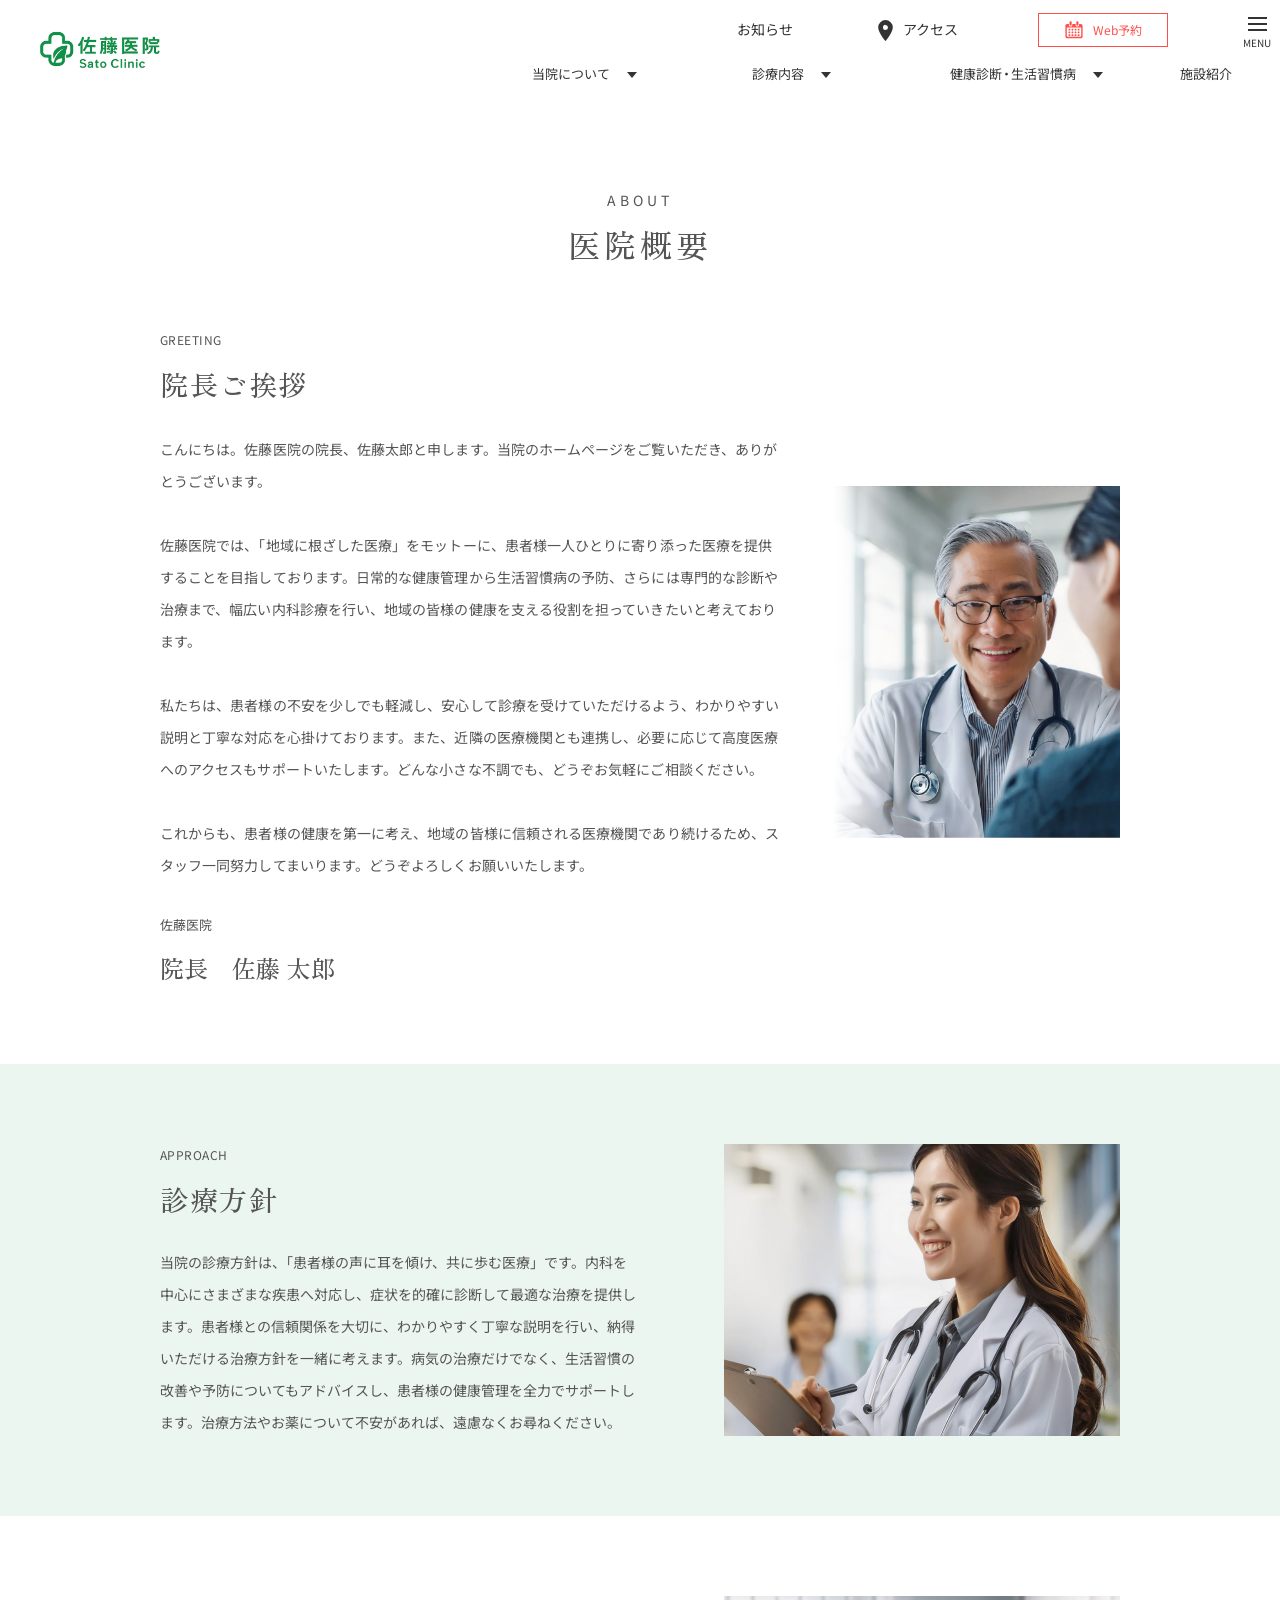
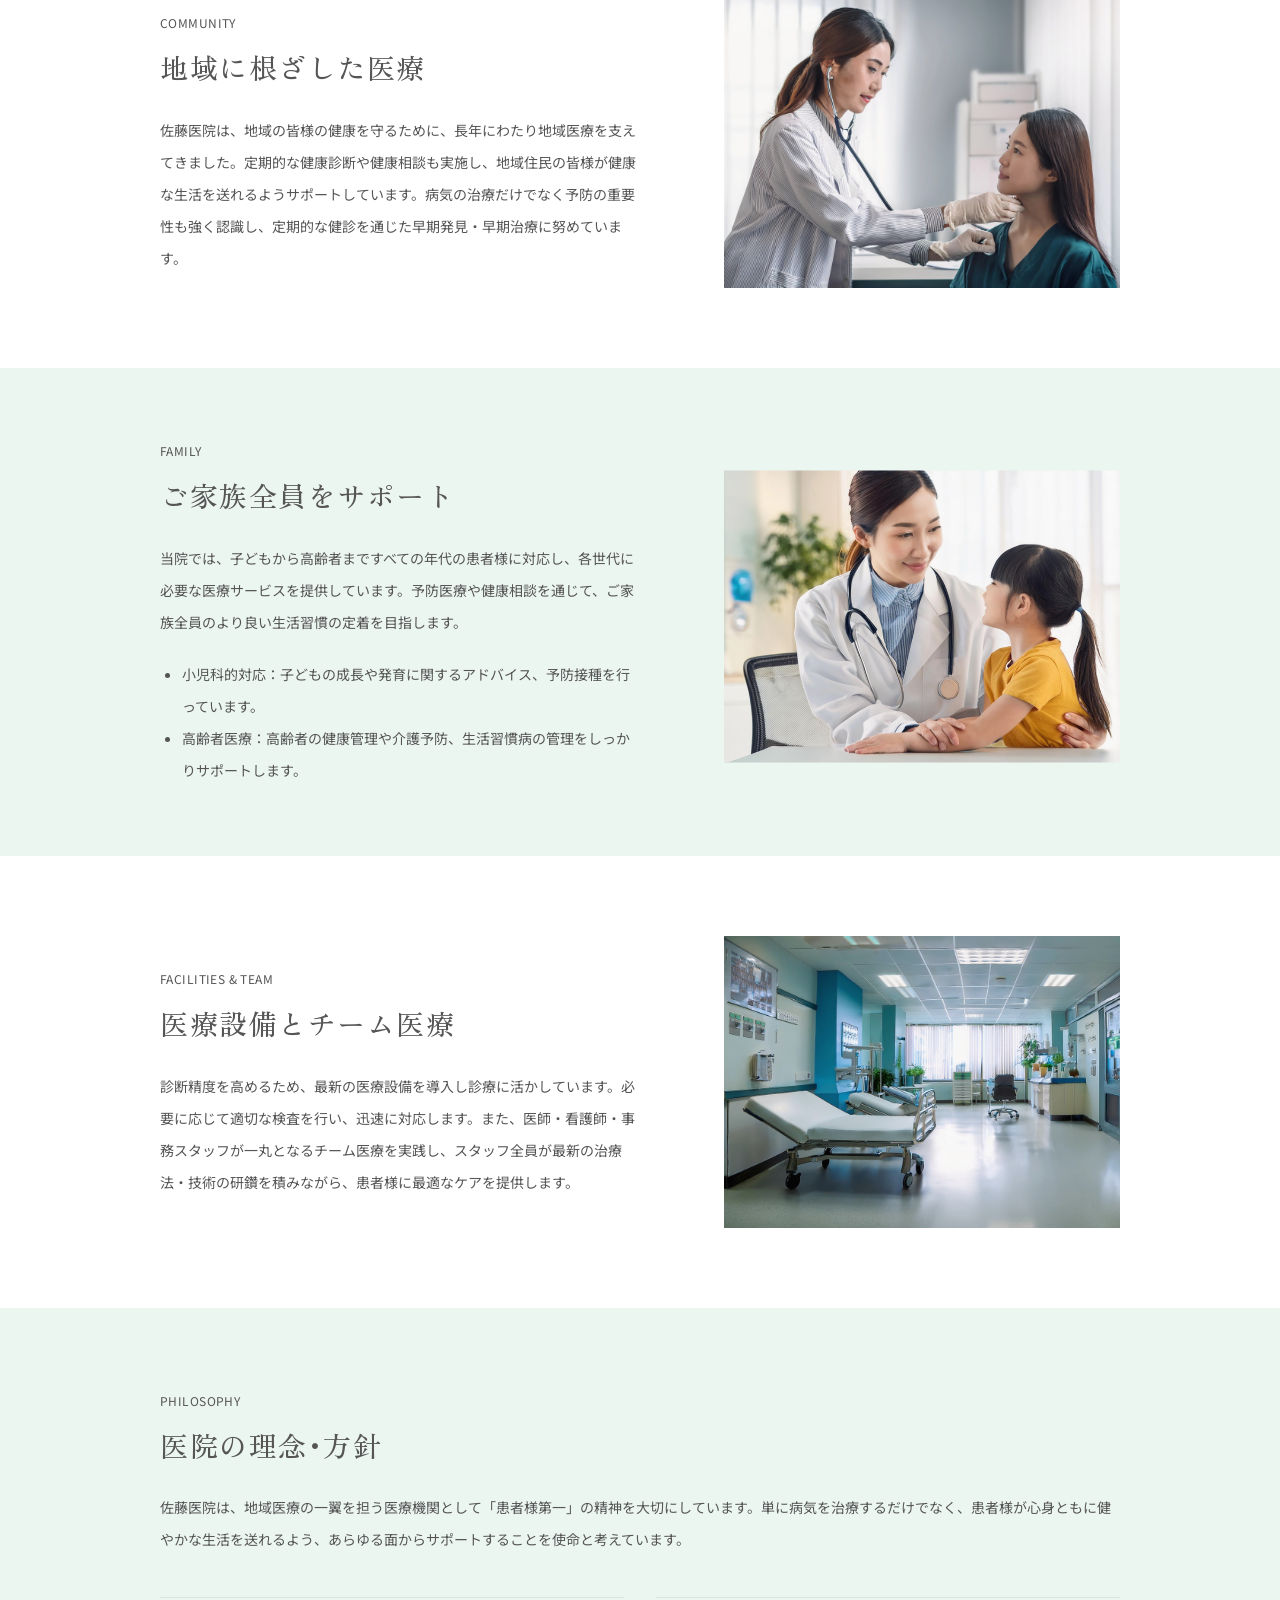
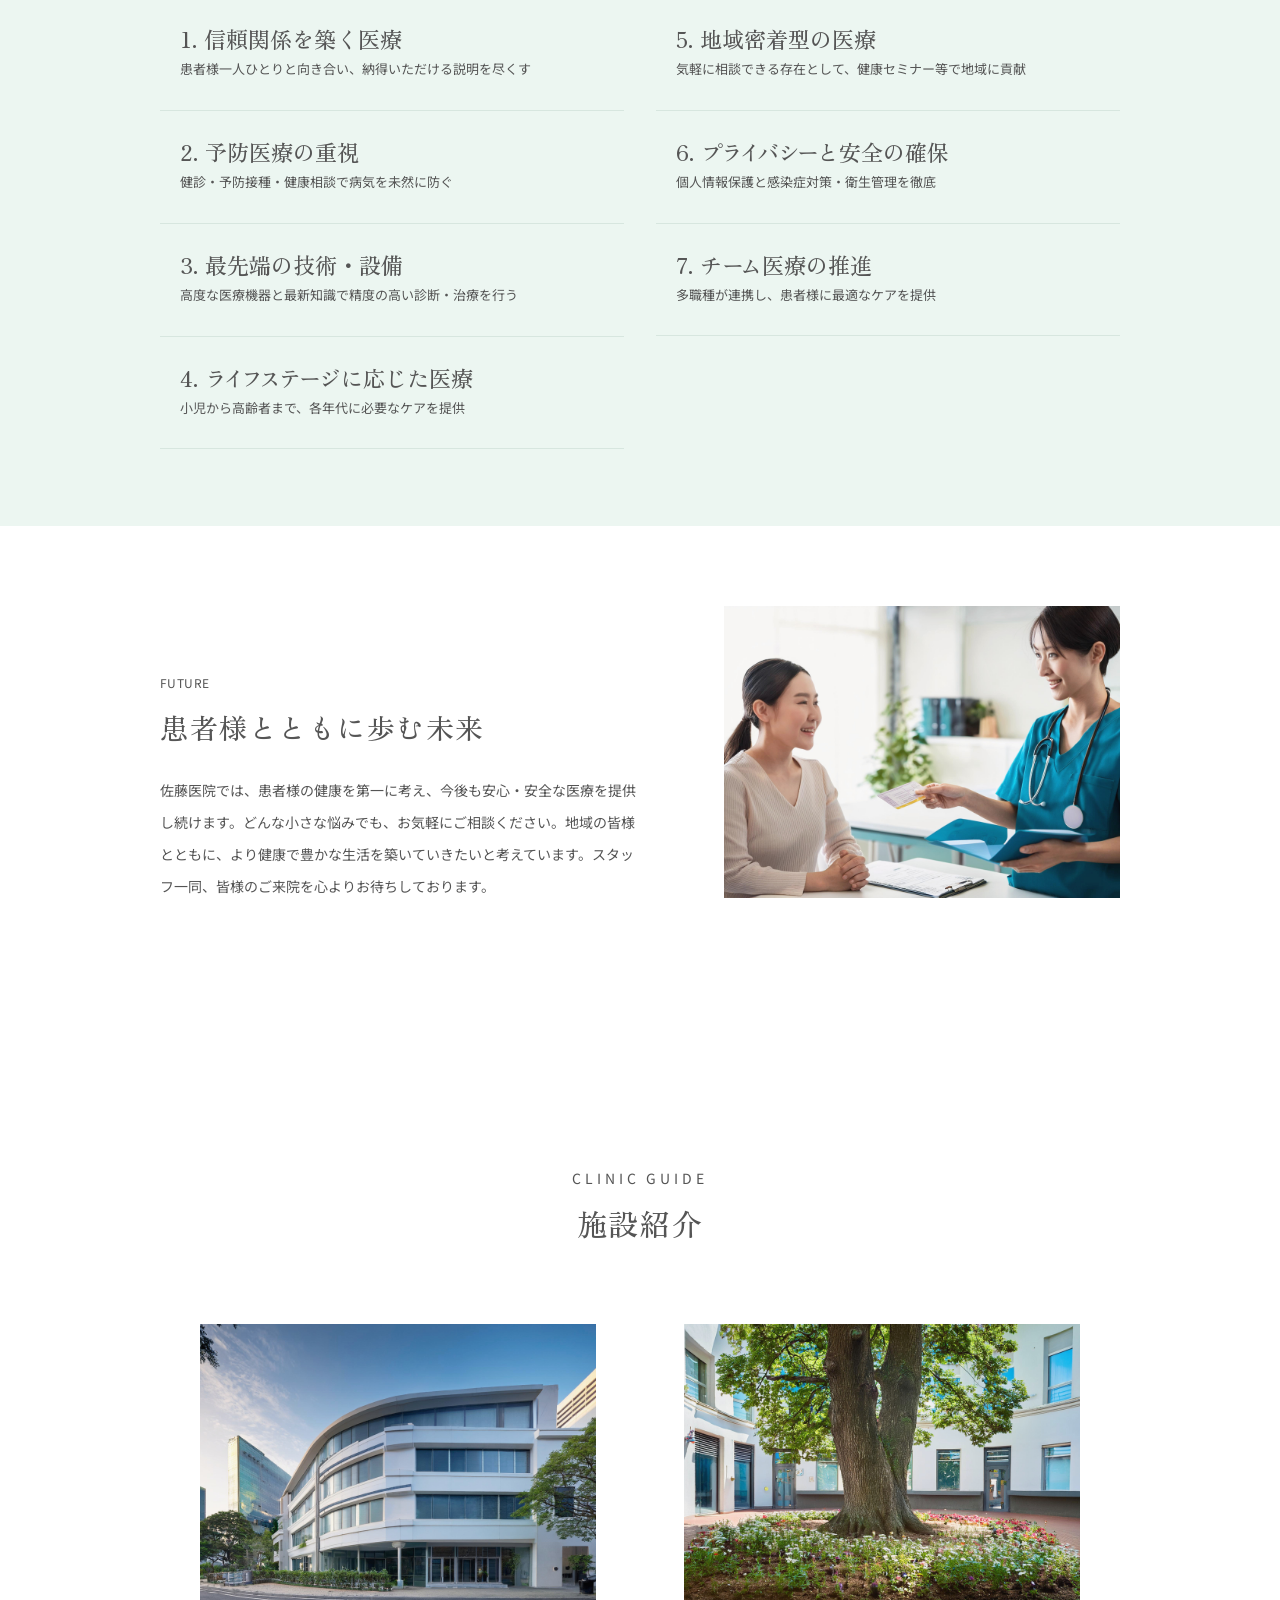
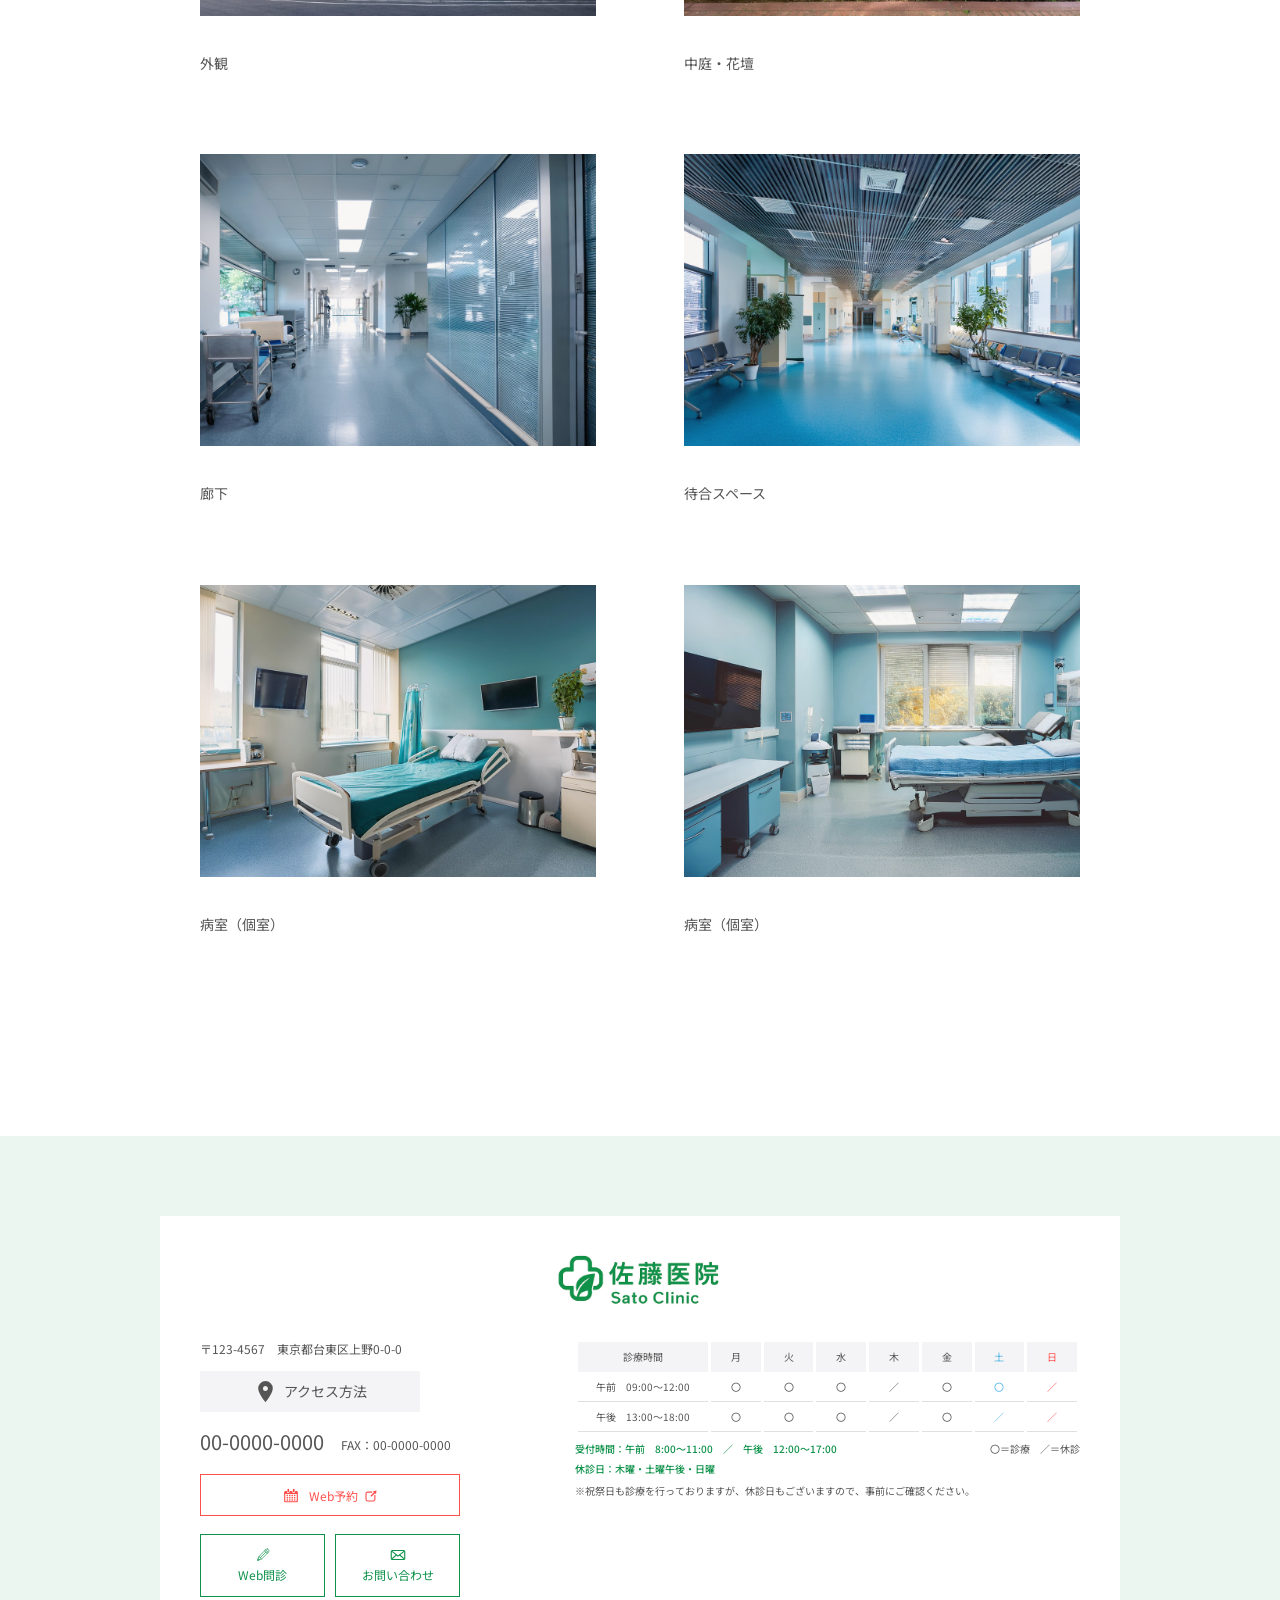
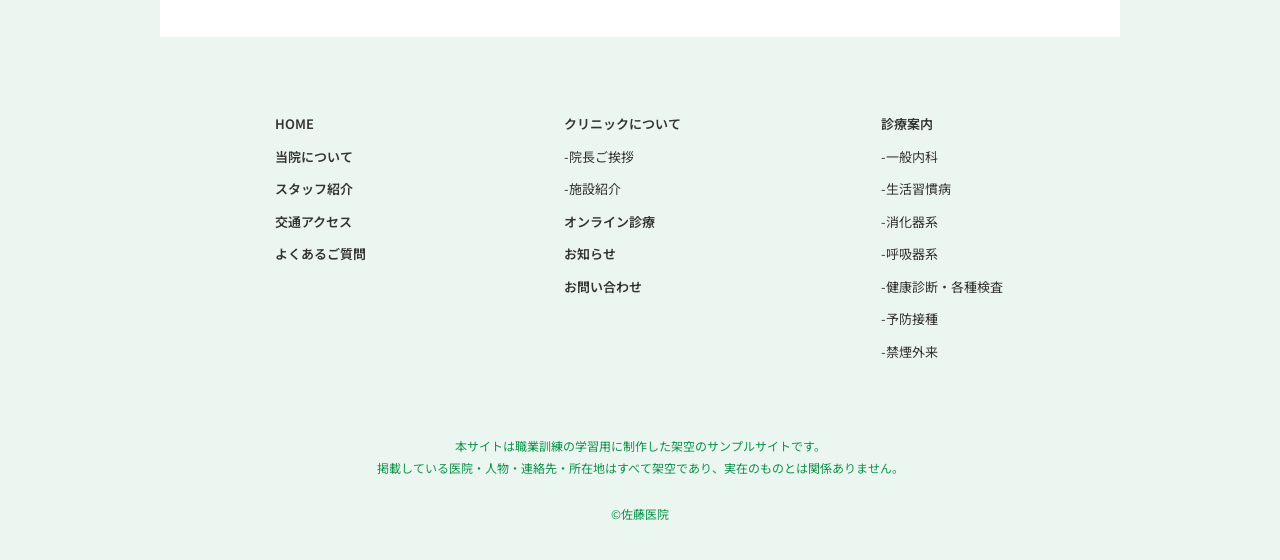
==== commit 0b6fc7d7: "コミット" ====
--- a/about.html
+++ b/about.html
@@ -1,8 +1,8 @@
 <!DOCTYPE html>
-<html lang="ja"><head><meta charset="UTF-8"><meta name="viewport" content="width=device-width, initial-scale=1.0"><meta name="description" content="佐藤医院は地域に根ざした医療を大切にするクリニックです。"><title>クリニック概要 | 佐藤医院 Sato Clinic</title><link rel="preconnect" href="https://fonts.googleapis.com"><link rel="preconnect" href="https://fonts.gstatic.com" crossorigin><link href="https://fonts.googleapis.com/css2?family=Noto+Sans+JP:wght@400;500;600;700&family=Zen+Old+Mincho:wght@400;500;600&display=swap" rel="stylesheet"><link rel="stylesheet" href="./css/style.css"></head>
+<html lang="ja"><head><meta charset="UTF-8"><meta name="viewport" content="width=device-width, initial-scale=1.0"><meta name="description" content="佐藤医院は地域に根ざした医療を大切にするクリニックです。"><title>クリニック概要 | 佐藤医院 Sato Clinic</title><link rel="preconnect" href="https://fonts.googleapis.com"><link rel="preconnect" href="https://fonts.gstatic.com" crossorigin><link href="https://fonts.googleapis.com/css2?family=Noto+Sans+JP:wght@400;500;600;700&family=Zen+Old+Mincho:wght@400;500;600&display=swap" rel="stylesheet"><link rel="stylesheet" href="./css/style.css"><script src="./js/menu.js" defer></script></head>
 <body class="page-about"><header class="site-header" id="top">
  <a class="site-logo" href="index.html" aria-label="佐藤医院 トップページ"><img src="./assets/logo.png" width="140" height="42" alt="佐藤医院 Sato Clinic"></a>
- <div class="header-upper"><a href="news.html">お知らせ</a><a href="access.html" class="header-access"><svg class="svg-icon" viewBox="0 0 24 24" aria-hidden="true"><path fill="currentColor" d="M12 2a7 7 0 0 0-7 7c0 5 7 13 7 13s7-8 7-13a7 7 0 0 0-7-7Zm0 9.4A2.4 2.4 0 1 1 12 6.6a2.4 2.4 0 0 1 0 4.8Z"/></svg> アクセス</a><a class="book-button" href="contact.html"><img class="svg-icon" src="assets/web_reservation_calendar_clean.svg" alt="" aria-hidden="true"> Web予約</a></div>
+ <div class="header-upper"><a href="news.html">お知らせ</a><a href="access.html" class="header-access"><svg class="svg-icon" viewBox="0 0 24 24" aria-hidden="true"><path fill="currentColor" d="M12 2a7 7 0 0 0-7 7c0 5 7 13 7 13s7-8 7-13a7 7 0 0 0-7-7Zm0 9.4A2.4 2.4 0 1 1 12 6.6a2.4 2.4 0 0 1 0 4.8Z"/></svg> アクセス</a><a class="book-button" href="webreservation.html"><img class="svg-icon" src="assets/web_reservation_calendar_clean.svg" alt="" aria-hidden="true"> Web予約</a></div>
  <nav class="primary-nav" aria-label="グローバルナビゲーション"><details class="header-dropdown"><summary>当院について<span class="tiny-triangle"></span></summary><div class="dropdown-panel"><a href="about.html#greeting">院長ご挨拶</a><a href="staff.html">スタッフ紹介</a><a href="faq.html">よくあるご質問</a></div></details><details class="header-dropdown"><summary>診療内容<span class="tiny-triangle"></span></summary><div class="dropdown-panel"><a href="treatment.html#internal">一般内科</a><a href="treatment.html#digestive">消化器系</a><a href="treatment.html#respiratory">呼吸器系</a><a href="treatment.html#vaccination">予防接種</a><a href="treatment.html#smoking">禁煙外来</a></div></details><details class="header-dropdown"><summary><span>健康診断<span class="header-nav-dot">・</span>生活習慣病</span><span class="tiny-triangle"></span></summary><div class="dropdown-panel"><a href="treatment.html#checkup">健康診断<span class="header-nav-dot">・</span>各種検査</a><a href="treatment.html#lifestyle">生活習慣病</a></div></details><a class="nav-single" href="about.html#facility">施設紹介</a></nav>
  <div class="all-menu"><a class="site-menu-link" href="menuopen.html" aria-label="サイトメニューを開く"><span class="hamburger"><span></span><span></span><span></span></span><small>MENU</small></a></div>
  </header><main><div class="page-title"><span class="title-en">ABOUT</span><h1>医院概要</h1></div><section id="greeting" class="about-greeting"><div class="greeting-copy"><span class="small-en">GREETING</span><h2 class="section-mincho">院長ご挨拶</h2><p>こんにちは。佐藤医院の院長、佐藤太郎と申します。当院のホームページをご覧いただき、ありがとうございます。</p><p>佐藤医院では、「地域に根ざした医療」をモットーに、患者様一人ひとりに寄り添った医療を提供することを目指しております。日常的な健康管理から生活習慣病の予防、さらには専門的な診断や治療まで、幅広い内科診療を行い、地域の皆様の健康を支える役割を担っていきたいと考えております。</p><p>私たちは、患者様の不安を少しでも軽減し、安心して診療を受けていただけるよう、わかりやすい説明と丁寧な対応を心掛けております。また、近隣の医療機関とも連携し、必要に応じて高度医療へのアクセスもサポートいたします。どんな小さな不調でも、どうぞお気軽にご相談ください。</p><p>これからも、患者様の健康を第一に考え、地域の皆様に信頼される医療機関であり続けるため、スタッフ一同努力してまいります。どうぞよろしくお願いいたします。</p><p class="greeting-signature"><span>佐藤医院</span><strong>院長　佐藤 太郎</strong></p></div><div class="about-photo about-photo-greeting"><img src="./assets/firstView.jpg" alt="患者様に寄り添う院長" width="310" height="352"></div></section>
@@ -11,8 +11,8 @@
  <section class="about-future"><div class="about-feature-inner"><div class="about-feature-copy"><span class="small-en">FUTURE</span><h2 class="section-mincho">患者様とともに歩む未来</h2><p>佐藤医院では、患者様の健康を第一に考え、今後も安心・安全な医療を提供し続けます。どんな小さな悩みでも、お気軽にご相談ください。地域の皆様とともに、より健康で豊かな生活を築いていきたいと考えています。スタッフ一同、皆様のご来院を心よりお待ちしております。</p></div><div class="about-photo about-photo-future"><img loading="lazy" src="./assets/information_3.jpg" alt="丁寧なご案内をする医療スタッフ" width="510" height="292"></div></div></section>
  <section id="facility" class="about-facilities"><div class="facility-header"><span class="title-en">CLINIC GUIDE</span><h2 class="section-mincho">施設紹介</h2></div><div class="facility-grid"><figure><div class="about-photo about-photo-facility"><img loading="lazy" src="./assets/hospital_1.jpg" alt="外観" width="420" height="240"></div><figcaption>外観</figcaption></figure><figure><div class="about-photo about-photo-facility"><img loading="lazy" src="./assets/hospital_2.jpg" alt="中庭・花壇" width="420" height="240"></div><figcaption>中庭・花壇</figcaption></figure><figure><div class="about-photo about-photo-facility"><img loading="lazy" src="./assets/hospital_5.jpg" alt="廊下" width="420" height="240"></div><figcaption>廊下</figcaption></figure><figure><div class="about-photo about-photo-facility"><img loading="lazy" src="./assets/hospital_4.jpg" alt="待合スペース" width="420" height="240"></div><figcaption>待合スペース</figcaption></figure><figure><div class="about-photo about-photo-facility"><img loading="lazy" src="./assets/hospital_7.jpg" alt="病室（個室）" width="420" height="240"></div><figcaption>病室（個室）</figcaption></figure><figure><div class="about-photo about-photo-facility"><img loading="lazy" src="./assets/hospital_8.jpg" alt="病室（個室）" width="420" height="240"></div><figcaption>病室（個室）</figcaption></figure></div></section></main><footer class="site-footer site-footer-with-notice"><div class="footer-contact"><div class="footer-contact-left">
  <p class="foot-address">〒123-4567　東京都台東区上野0-0-0</p><a class="foot-access" href="access.html"><svg class="svg-icon" viewBox="0 0 24 24" aria-hidden="true"><path fill="currentColor" d="M12 2a7 7 0 0 0-7 7c0 5 7 13 7 13s7-8 7-13a7 7 0 0 0-7-7Zm0 9.4A2.4 2.4 0 1 1 12 6.6a2.4 2.4 0 0 1 0 4.8Z"/></svg> アクセス方法</a>
- <p class="foot-phone">00-0000-0000 <span>FAX：00-0000-0000</span></p><a class="foot-reservation" href="contact.html"><img class="svg-icon" style="margin-right:3px" src="assets/web_reservation_calendar_clean.svg" alt="" aria-hidden="true"><span>Web予約</span><img class="svg-icon" style="width:12px;height:12px;transform:translateY(1px)" src="assets/external_site_link_icon_refined_red.svg" alt="" aria-hidden="true" width="12" height="12"></a>
- <div class="foot-small-actions"><a href="contact.html"><img class="svg-icon" src="assets/pencil_icon_outline_slender.svg" alt="" aria-hidden="true"><span>Web問診</span></a><a href="contact.html"><img class="svg-icon" src="assets/envelope_closed_icon.svg" alt="" aria-hidden="true"><span>お問い合わせ</span></a></div></div>
+ <p class="foot-phone">00-0000-0000 <span>FAX：00-0000-0000</span></p><a class="foot-reservation" href="webreservation.html"><img class="svg-icon" style="margin-right:3px" src="assets/web_reservation_calendar_clean.svg" alt="" aria-hidden="true"><span>Web予約</span><img class="svg-icon" style="width:12px;height:12px;transform:translateY(1px)" src="assets/external_site_link_icon_refined_red.svg" alt="" aria-hidden="true" width="12" height="12"></a>
+ <div class="foot-small-actions"><a href="webquestionnaire.html"><img class="svg-icon" src="assets/pencil_icon_outline_slender.svg" alt="" aria-hidden="true"><span>Web問診</span></a><a href="contact.html"><img class="svg-icon" src="assets/envelope_closed_icon.svg" alt="" aria-hidden="true"><span>お問い合わせ</span></a></div></div>
  <div class="footer-contact-right"><a href="index.html" class="footer-brand"><img src="./assets/logo.png" width="187" height="56" alt="佐藤医院 Sato Clinic"></a><div class="schedule-wrap schedule-compact"><table class="schedule-table" aria-label="診療時間表"><thead><tr><th>診療時間</th><th>月</th><th>火</th><th>水</th><th>木</th><th>金</th><th class="saturday">土</th><th class="sunday">日</th></tr></thead>
  <tbody><tr><th>午前　09:00〜12:00</th><td>〇</td><td>〇</td><td>〇</td><td>／</td><td>〇</td><td class="saturday">〇</td><td class="sunday">／</td></tr>
  <tr><th>午後　13:00〜18:00</th><td>〇</td><td>〇</td><td>〇</td><td>／</td><td>〇</td><td class="saturday">／</td><td class="sunday">／</td></tr></tbody></table>
--- a/css/style.css
+++ b/css/style.css
@@ -25,7 +25,7 @@
 
 body {
     width: 100%;
-    min-width: 1440px;
+    min-width: 0;
     margin: 0;
     background: white;
     color: var(--body);
@@ -128,7 +128,7 @@
     z-index: 20;
     height: 100px;
     width: 100%;
-    min-width: 1440px;
+    min-width: 0;
     background: #fff;
     color: var(--ink);
     font-size: 13px;
@@ -179,6 +179,10 @@
     height: 25px
 }
 
+.header-upper > a.header-access {
+    gap: 5px
+}
+
 .book-button {
     height: 34px;
     width: 130px;
@@ -187,7 +191,7 @@
     display: flex;
     align-items: center;
     justify-content: center;
-    gap: 11px;
+    gap: 9px;
     font-size: 12px;
     transition: background .2s, color .2s
 }
@@ -315,7 +319,7 @@
 
 .all-menu {
     position: absolute;
-    top: 14px;
+    top: 16px;
     right: 5px;
     z-index: 35;
     width: 36px
@@ -505,7 +509,7 @@
     display: flex;
     align-items: center;
     justify-content: center;
-    gap: 8px;
+    gap: 6px;
     background: var(--pale);
     font-size: 14px
 }
@@ -534,7 +538,7 @@
     display: flex;
     align-items: center;
     justify-content: center;
-    gap: 9px;
+    gap: 7px;
     font-size: 12px
 }
 
@@ -817,7 +821,7 @@
     font-size: 56px;
     line-height: 1.5;
     color: #fff;
-    text-shadow: 0 2px 14px rgba(0, 0, 0, .17)
+    text-shadow: 0 2px 14px rgba(80, 80, 80, .54)
 }
 
 .hero-title>span {
@@ -834,15 +838,15 @@
 }
 
 .hero-title>span:nth-child(5) {
-    margin-left: -9px
+    margin-left: -6px
 }
 
 .hero-title>span:nth-child(6) {
-    margin-left: -13px
+    margin-left: -10px
 }
 
 .hero-title>span:nth-child(7) {
-    margin-left: -11px
+    margin-left: -8px
 }
 
 .hero-title>span:nth-child(8) {
@@ -1641,21 +1645,21 @@
 }
 
 .staff-card:nth-child(1) .staff-photo {
-    height: 407px;
-    left: -356.625px;
-    top: -34px
+    height: 440px;
+    left: -397px;
+    top: -43px
 }
 
 .staff-card:nth-child(2) .staff-photo {
-    height: 331px;
-    left: -293.125px;
-    top: -1px
+    height: 370px;
+    left: -342px;
+    top: -9px
 }
 
 .staff-card:nth-child(3) .staff-photo {
-    height: 330.286px;
-    left: -137px;
-    top: 0
+    height: 345px;
+    left: -149px;
+    top: -2px
 }
 
 .staff-card:nth-child(4) .staff-photo {
@@ -1733,6 +1737,10 @@
 }
 
 .staff-modal:target {
+    display: flex
+}
+
+.staff-modal.is-open {
     display: flex
 }
 
@@ -2630,15 +2638,19 @@
 body.sc-extra-page .sc-extra-input-with-icon input { margin-left: 0; width: 602px; padding-right: 51px; color-scheme: light; }
 body.sc-extra-page .sc-extra-input-with-icon input::-webkit-calendar-picker-indicator { position: absolute; z-index: 2; right: 15px; width: 30px; height: 30px; opacity: 0; cursor: pointer; }
 body.sc-extra-page .sc-extra-input-with-icon .sc-extra-calendar-icon { position: absolute; top: 10px; right: 24px; display: block; width: 28px; height: 28px; margin-top: 0; color: var(--sc-extra-accent); pointer-events: none; }
-body.sc-extra-page .sc-extra-calendar-icon svg { display: block; width: 100%; height: 100%; }
+body.sc-extra-page .sc-extra-calendar-icon img { display: block; width: 100%; height: 100%; object-fit: contain; }
 body.sc-extra-page .sc-extra-select-wrap { position: relative; width: 602px; margin-left: -1px; }
 body.sc-extra-page .sc-extra-select-wrap select { width: 602px; margin-left: 0; appearance: none; -webkit-appearance: none; padding-right: 48px; }
 body.sc-extra-page .sc-extra-select-wrap::after { content: ""; position: absolute; top: 20px; right: 18px; width: 8px; height: 8px; border-bottom: 1.5px solid var(--sc-extra-text); border-right: 1.5px solid var(--sc-extra-text); transform: rotate(45deg); pointer-events: none; }
 body.sc-extra-page .sc-extra-field-radio .sc-extra-field-label { margin-bottom: 2px; }
+body.sc-extra-page .sc-extra-field-radio.sc-extra-field-label-gap .sc-extra-field-label { margin-bottom: 6px; }
 body.sc-extra-page .sc-extra-option-grid { display: grid; gap: 12px 0; align-items: center; }
 body.sc-extra-page .sc-extra-option-grid.sc-extra-two-col { grid-template-columns: 260px 260px; }
 body.sc-extra-page .sc-extra-option-grid.sc-extra-three-col { grid-template-columns: repeat(3, 226px); }
 body.sc-extra-page .sc-extra-questionnaire-options.sc-extra-two-col { grid-template-columns: 252px 252px; }
+@media (min-width: 1200px) {
+    body.sc-extra-page.sc-extra-page-questionnaire .sc-extra-questionnaire-step-3 .sc-extra-field-radio .sc-extra-field-label { margin-bottom: 6px; }
+}
 body.sc-extra-page .sc-extra-choice { display: inline-flex; align-items: center; gap: 10px; height: 24px; width: fit-content; white-space: nowrap; cursor: pointer; color: var(--sc-extra-text); font-size: 16px; line-height: 24px; font-weight: 700; }
 body.sc-extra-page .sc-extra-choice input[type="radio"],
 body.sc-extra-page .sc-extra-choice input[type="checkbox"] { appearance: none; -webkit-appearance: none; position: relative; flex: 0 0 26px; width: 26px; height: 26px; padding: 0; margin: 0; transform: translate(-1px, 6px); border: 1px solid var(--sc-extra-text); border-radius: 50%; background: #ffffff; cursor: pointer; }
@@ -2720,3 +2732,419 @@
     letter-spacing: .02em;
     line-height: 14px
 }
+
+/* Responsive layouts only. Desktop layouts at 1200px and wider stay unchanged. */
+@media (max-width: 1199px) {
+    html { -webkit-text-size-adjust: 100%; text-size-adjust: 100%; }
+    body, body.sc-extra-page, .site-header { min-width: 0; }
+    main, section, article, nav, form, fieldset { min-width: 0; }
+
+    .home-intro {
+        height: auto;
+        padding: 99px 24px;
+        grid-template-columns: repeat(2, minmax(0, 510px));
+        column-gap: clamp(32px, 6vw, 160px);
+    }
+    .home-message { height: auto; padding: 120px 0 100px; }
+    .message-row {
+        width: min(1084px, calc(100% - 48px));
+        grid-template-columns: minmax(0, 480px) minmax(0, 1fr);
+        gap: 40px;
+    }
+    .message-photo { width: 100%; height: auto; aspect-ratio: 480 / 300; }
+    .home-feature-links { width: min(758px, calc(100% - 48px)); gap: 24px; margin-top: 100px; }
+    .home-feature-links > a { flex: 1; min-width: 0; width: auto; }
+    .home-philosophy-link { margin-top: 80px; }
+
+    .footer-contact { width: min(960px, calc(100% - 48px)); }
+    .footer-nav { width: min(730px, calc(100% - 48px)); }
+    .site-footer.site-footer-with-notice { min-height: 0; }
+    .footer-notice { width: calc(100% - 48px); }
+
+    .news-page-content { width: min(960px, calc(100% - 48px)); }
+    .news-card { width: 100%; }
+    .about-greeting { width: min(960px, calc(100% - 48px)); }
+    .about-feature-inner, .about-philosophy-inner { width: min(960px, calc(100% - 48px)); }
+    .about-feature-inner { grid-template-columns: minmax(0, 480px) minmax(0, 400px); gap: 40px; justify-content: space-between; }
+    .staff-description { width: min(880px, calc(100% - 48px)); }
+    .staff-grid { width: min(700px, calc(100% - 48px)); column-gap: 32px; justify-content: space-between; }
+    .treatment-index { width: min(960px, calc(100% - 48px)); }
+    .treatment-sections { width: min(880px, calc(100% - 48px)); }
+    .service-heading { width: 100%; }
+    .service-content { grid-template-columns: minmax(0, 416px) minmax(0, 376px); gap: 40px; padding-right: 0; }
+    .service-photo { width: 100%; height: auto; aspect-ratio: 416 / 200; }
+    .service-photo > img {
+        width: var(--service-mobile-width);
+        height: var(--service-mobile-height);
+        left: var(--service-mobile-left);
+        top: var(--service-mobile-top);
+    }
+
+    #internal .service-photo { --service-mobile-width: 157.225511%; --service-mobile-height: 186.873750%; --service-mobile-left: -1.215820%; --service-mobile-top: -33.238750%; }
+    #lifestyle .service-photo { --service-mobile-width: 139.242788%; --service-mobile-height: 165.500000%; --service-mobile-left: -0.030048%; --service-mobile-top: -37.500000%; }
+    #digestive .service-photo { --service-mobile-width: 110.216346%; --service-mobile-height: 131.000000%; --service-mobile-left: -10.156250%; --service-mobile-top: -10.000000%; }
+    #respiratory .service-photo { --service-mobile-width: 110.106556%; --service-mobile-height: 130.869506%; --service-mobile-left: -1.216980%; --service-mobile-top: -15.984625%; }
+    #checkup .service-photo { --service-mobile-width: 100.120192%; --service-mobile-height: 119.000000%; --service-mobile-left: -0.060096%; --service-mobile-top: 0.000000%; }
+    #vaccination .service-photo { --service-mobile-width: 120.312500%; --service-mobile-height: 143.000000%; --service-mobile-left: -16.406250%; --service-mobile-top: 0.000000%; }
+    #smoking .service-photo { --service-mobile-width: 142.608173%; --service-mobile-height: 169.500000%; --service-mobile-left: -0.030048%; --service-mobile-top: -35.500000%; }
+
+    .faq-content { width: min(880px, calc(100% - 48px)); }
+    .faq-answer { width: calc(100% - 64px); }
+    .faq-related a { max-width: 100%; }
+    .access-main { width: min(800px, calc(100% - 48px)); }
+    .access-information { width: 100%; }
+    .access-map { width: min(644px, 100%); }
+    .access-links { gap: 24px; }
+    .access-links a { width: auto; min-width: 0; flex: 1; }
+    .access-caution { white-space: normal; }
+    .contact-main { width: min(880px, calc(100% - 48px)); }
+    .contact-summary { width: 100%; }
+    .contact-form, .privacy-details { max-width: 100%; }
+
+    body.sc-extra-page .sc-extra-form-card { width: min(800px, calc(100% - 48px)); margin-inline: auto; }
+    body.sc-extra-page .sc-extra-page-intro { padding-inline: 24px; }
+    body.sc-extra-page .sc-extra-questionnaire-notes { width: min(688px, calc(100% - 48px)); }
+    body.sc-extra-page .sc-extra-questionnaire-notes p { white-space: normal; }
+    body.sc-extra-page .sc-extra-site-footer { padding-inline: 24px; }
+
+    body.sc-extra-page .sc-extra-menu-panel {
+        width: min(1280px, calc(100% - 48px));
+        padding: 80px 0 48px;
+        display: grid;
+        grid-template-columns: minmax(0, 1fr) minmax(0, 1.2fr);
+        gap: 48px;
+    }
+    body.sc-extra-page .sc-extra-menu-close { top: 20px; right: 0; width: 44px; height: 44px; }
+    body.sc-extra-page .sc-extra-menu-close span { top: 21px; left: 11px; }
+    body.sc-extra-page .sc-extra-menu-navigation {
+        position: static;
+        display: grid;
+        grid-template-columns: repeat(2, minmax(0, 1fr));
+        gap: 24px;
+    }
+    body.sc-extra-page .sc-extra-menu-column,
+    body.sc-extra-page .sc-extra-menu-pill { width: 100%; }
+    body.sc-extra-page .sc-extra-menu-information { position: static; width: auto; min-width: 0; }
+    body.sc-extra-page .sc-extra-menu-actions { margin-left: 0; }
+    body.sc-extra-page .sc-extra-menu-action { flex: 1; min-width: 0; }
+    body.sc-extra-page .sc-extra-menu-action svg { flex: none; }
+    body.sc-extra-page .sc-extra-hours-head,
+    body.sc-extra-page .sc-extra-hours-row { grid-template-columns: minmax(110px, 2.5fr) repeat(7, minmax(0, 1fr)); column-gap: 2px; }
+    body.sc-extra-page .sc-extra-hours-note { flex-wrap: wrap; white-space: normal; gap: 4px 12px; }
+    body.sc-extra-page .sc-extra-holiday-note { white-space: normal; }
+}
+
+@media (max-width: 1100px) {
+    .site-header { height: 80px; }
+    .site-logo { top: 20px; left: 24px; }
+    .primary-nav { display: none; }
+    .header-upper { top: 23px; right: 88px; gap: 24px; }
+    .all-menu { top: 20px; right: 24px; }
+    .all-menu > .site-menu-link { min-width: 44px; min-height: 44px; margin-left: -4px; transform: translateY(5.5px); }
+    .page-title { height: auto; padding: 64px 24px 44px; }
+    .hero { height: 480px; }
+    .hero-title { top: 50%; transform: translate(-50%, -50%); }
+    .home-intro { grid-template-columns: minmax(0, 640px); row-gap: 56px; }
+    .message-row { max-width: 640px; grid-template-columns: minmax(0, 1fr); gap: 32px; }
+    .guide-head { height: auto; padding: 80px 24px 48px; }
+    .guide-photo { background-size: cover; background-position: center; }
+
+    .footer-contact { max-width: 640px; padding: 120px 32px 32px; grid-template-columns: minmax(0, 1fr); gap: 32px; }
+    .footer-contact-left { padding-top: 0; display: flex; flex-direction: column; align-items: center; }
+    .footer-contact-right { padding-top: 0; }
+    .footer-brand { top: 32px; }
+    .footer-nav { max-width: 640px; grid-template-columns: repeat(3, minmax(0, 1fr)); gap: 24px; }
+    .footer-nav > div { min-width: 0; }
+    .schedule-remarks { flex-wrap: wrap; }
+    .schedule-notes { flex: 0 1 auto; white-space: normal; }
+    .schedule-legend { flex: none; }
+
+    .about-greeting { height: auto; display: flex; flex-direction: column; gap: 32px; margin-bottom: 64px; }
+    .greeting-copy, .greeting-copy > p:not(.greeting-signature) { width: 100%; }
+    .about-greeting > .about-photo-greeting {
+        position: relative; left: auto; top: auto;
+        width: min(336px, 100%); height: auto;
+        aspect-ratio: 336 / 352; align-self: center;
+        -webkit-mask-image: linear-gradient(to right, transparent 14.4286%, #000 36.9048%);
+        mask-image: linear-gradient(to right, transparent 14.4286%, #000 36.9048%);
+    }
+    .about-feature, .about-future, .about-feature:nth-of-type(4) { height: auto; padding: 64px 0; }
+    .about-feature-inner { grid-template-columns: minmax(0, 1fr) minmax(0, 396px); }
+    .about-feature-inner > .about-photo { width: 100%; height: auto; aspect-ratio: 396 / 292; }
+    .about-photo > img {
+        width: var(--about-mobile-width);
+        height: var(--about-mobile-height);
+        left: var(--about-mobile-left);
+        top: var(--about-mobile-top);
+    }
+    .about-photo-greeting { --about-mobile-width: 183.190179%; --about-mobile-height: 100.000000%; --about-mobile-left: -60.416667%; --about-mobile-top: 0.000000%; }
+    .about-photo-approach { --about-mobile-width: 187.373737%; --about-mobile-height: 145.205479%; --about-mobile-left: -87.373737%; --about-mobile-top: -17.808219%; }
+    .about-photo-community { --about-mobile-width: 129.040404%; --about-mobile-height: 100.000000%; --about-mobile-left: -7.070707%; --about-mobile-top: 0.000000%; }
+    .about-photo-family { --about-mobile-width: 181.313131%; --about-mobile-height: 140.508904%; --about-mobile-left: -81.313131%; --about-mobile-top: -21.795548%; }
+    .about-photo-team { --about-mobile-width: 129.040404%; --about-mobile-height: 100.000000%; --about-mobile-left: 0.000000%; --about-mobile-top: 0.000000%; }
+    .about-photo-future { --about-mobile-width: 129.040404%; --about-mobile-height: 100.000000%; --about-mobile-left: -11.363636%; --about-mobile-top: 0.000000%; }
+    .about-photo-facility { --about-mobile-width: 132.575758%; --about-mobile-height: 102.739726%; --about-mobile-left: -16.414141%; --about-mobile-top: -1.369863%; }
+    .about-photo-family, .about-future .about-feature-inner > .about-photo { transform: none; }
+    .about-philosophy { height: auto; padding: 64px 24px; }
+    .about-philosophy-inner { width: 100%; }
+    .about-facilities { padding: 80px 0 100px; }
+    .facility-grid { width: min(904px, calc(100% - 48px)); grid-template-columns: repeat(2, minmax(0, 1fr)); gap: 64px 40px; }
+    .facility-grid figure { left: 0; min-width: 0; }
+    .facility-grid .about-photo-facility { top: 0; width: 100%; height: auto; aspect-ratio: 396 / 292; }
+    .facility-grid figcaption { margin-top: 30px; }
+    .staff-main { padding-bottom: 100px; }
+    .treatment-index { grid-template-columns: repeat(2, minmax(0, 1fr)); gap: 20px; }
+    .service-heading { height: auto; min-height: 60px; padding: 16px 24px; }
+    .service-content p { transform: none; }
+    .contact-summary { padding: 32px; }
+
+    body.sc-extra-page .sc-extra-form-card { padding-inline: clamp(24px, 7vw, 100px); }
+    body.sc-extra-page .sc-extra-text-input,
+    body.sc-extra-page .sc-extra-text-area,
+    body.sc-extra-page .sc-extra-input-with-icon,
+    body.sc-extra-page .sc-extra-input-with-icon input,
+    body.sc-extra-page .sc-extra-select-wrap,
+    body.sc-extra-page .sc-extra-select-wrap select,
+    body.sc-extra-page .sc-extra-confirm-button { width: 100%; max-width: 100%; margin-left: 0; min-width: 0; }
+    body.sc-extra-page .sc-extra-option-grid.sc-extra-two-col,
+    body.sc-extra-page .sc-extra-questionnaire-options.sc-extra-two-col { grid-template-columns: repeat(2, minmax(0, 1fr)); gap: 16px; }
+    body.sc-extra-page .sc-extra-option-grid.sc-extra-three-col { grid-template-columns: repeat(3, minmax(0, 1fr)); gap: 16px; }
+    body.sc-extra-page .sc-extra-choice { width: 100%; height: auto; min-height: 44px; white-space: normal; }
+    body.sc-extra-page .sc-extra-choice span { min-width: 0; transform: none; }
+    body.sc-extra-page .sc-extra-choice input[type="radio"],
+    body.sc-extra-page .sc-extra-choice input[type="checkbox"] { transform: none; }
+    body.sc-extra-page .sc-extra-field-radio .sc-extra-field-label { margin-bottom: 14px; }
+    body.sc-extra-page .sc-extra-field-radio.sc-extra-field-label-gap .sc-extra-field-label { margin-bottom: 14px; }
+    body.sc-extra-page .sc-extra-step-heading { height: auto; min-height: 56px; white-space: normal; }
+    body.sc-extra-page .sc-extra-step-heading > span:last-child { min-width: 0; }
+    body.sc-extra-page .sc-extra-menu-panel { max-width: 900px; grid-template-columns: minmax(0, 1fr); gap: 40px; }
+}
+
+@media (max-width: 767px) {
+    html { scroll-padding-top: 24px; }
+    .site-header { height: 76px; }
+    .site-logo { top: 20px; left: 16px; width: 120px; height: 36px; }
+    .site-logo img { width: 120px; height: 36px; }
+    .header-upper { top: 18px; right: 76px; }
+    .header-upper > a:not(.book-button) { display: none; }
+    .book-button { width: 110px; height: 40px; gap: 6px; }
+    .all-menu { top: 18px; right: 16px; }
+    .all-menu > .site-menu-link { transform: translateY(2.5px); }
+    .page-title { padding: 48px 20px 32px; }
+    .page-title h1 { font-size: 28px; }
+    .hero { height: 420px; }
+    .hero-slide { top: 0; left: 0; width: 100%; height: 100%; object-position: 65% center; }
+    .hero-title { top: 50%; transform: translate(-50%, -50%) scale(.7142857); }
+    .home-intro { padding: 64px 20px; }
+    .reservation-strip { padding: 32px 20px; }
+    .reservation-strip h2 { font-size: 18px; }
+    .reservation-strip > p { font-size: 16px; }
+    .guide-head { padding: 64px 20px 32px; }
+    .guide-photo { height: auto; padding: 24px 20px; }
+    .guide-panel { width: min(310px, 100%); height: auto; min-height: 523px; padding-inline: 32px; }
+    .home-message { padding: 64px 0; }
+    .message-row { width: calc(100% - 40px); }
+    .message-text .section-mincho { font-size: 24px; }
+    .home-feature-links { width: calc(100% - 40px); display: grid; grid-template-columns: repeat(2, minmax(0, 1fr)); gap: 12px; margin-top: 56px; }
+    .home-feature-links > a { height: 148px; }
+    .home-feature-links > a:last-child { grid-column: 1 / -1; }
+    .home-feature-links > a span:not(.question-icon) { font-size: 18px; }
+    .home-philosophy-link { margin-top: 48px; }
+
+    .site-footer { height: auto; padding: 56px 0 32px; }
+    .footer-contact { width: calc(100% - 32px); padding: 112px 16px 16px; }
+    .footer-brand { top: 28px; }
+    .foot-address { white-space: normal; text-align: center; }
+    .foot-phone { white-space: normal; text-align: center; }
+    .foot-phone span { display: block; margin-left: 0; }
+    .foot-reservation, .foot-small-actions { max-width: 100%; }
+    .foot-small-actions a { flex: 1; min-width: 0; }
+    .footer-nav { width: calc(100% - 40px); grid-template-columns: repeat(2, minmax(0, 1fr)); margin-top: 48px; gap: 28px 20px; }
+    .footer-nav > div:last-child { grid-column: 1 / -1; display: grid; grid-template-columns: repeat(2, minmax(0, 1fr)); gap: 12px 20px; }
+    .footer-nav > div:last-child > b { grid-column: 1 / -1; }
+    .footer-notice { width: calc(100% - 40px); margin-top: 56px; }
+    .schedule-wrap { min-width: 0; width: 100%; }
+    .schedule-table, .schedule-compact .schedule-table { font-size: 10px; border-spacing: 1px 0; }
+    .schedule-table thead th:first-child,
+    .schedule-compact .schedule-table thead th:first-child { width: 104px; }
+    .schedule-remarks, .schedule-compact .schedule-remarks { flex-direction: column; gap: 4px; }
+    .schedule-notes { white-space: normal; }
+
+    .news-page-content, .staff-description, .treatment-index, .treatment-sections,
+    .faq-content, .access-main, .contact-main { width: calc(100% - 40px); }
+    .news-page-content, .faq-content, .access-main, .contact-main { margin-top: 32px; margin-bottom: 80px; }
+    .news-filters { flex-wrap: wrap; gap: 12px; margin-bottom: 56px; }
+    .news-card { margin-bottom: 40px; padding-bottom: 32px; }
+    .news-card .news-meta { gap: 20px; }
+
+    .about-greeting { width: calc(100% - 40px); margin-top: 24px; }
+    .about-feature, .about-future, .about-feature:nth-of-type(4) { padding: 56px 0; }
+    .about-feature-inner { width: calc(100% - 40px); grid-template-columns: minmax(0, 1fr); gap: 32px; }
+    .about-feature-inner > .about-photo { width: min(396px, 100%); justify-self: center; }
+    .about-feature-copy h2 { font-size: 25px; }
+    .about-philosophy { padding: 56px 20px; }
+    .about-philosophy h2 { font-size: 26px; }
+    .philosophy-lists { grid-template-columns: minmax(0, 1fr); gap: 0; }
+    .philosophy-lists li { padding-inline: 12px; }
+    .philosophy-lists ol + ol li:first-child { border-top: 0; }
+    .philosophy-lists h3 { font-size: 20px; }
+    .about-facilities { padding: 64px 0 80px; }
+    .facility-header { margin-bottom: 40px; }
+    .facility-grid { width: calc(100% - 40px); gap: 40px 20px; }
+    .facility-grid figcaption { margin-top: 16px; }
+    .staff-description { margin: 32px auto 48px; }
+    .staff-grid { row-gap: 48px; }
+    .staff-main { padding-bottom: 80px; }
+
+    .treatment-index { margin-top: 24px; margin-bottom: 56px; gap: 12px; }
+    .treatment-index a { min-width: 0; font-size: 17px; white-space: normal; }
+    .treatment-index a > span:not(.treatment-label) { flex: none; }
+    .service-section { margin-bottom: 80px; }
+    .service-heading { padding: 14px 20px; font-size: 22px; }
+    .service-content { grid-template-columns: minmax(0, 1fr); gap: 24px; margin-top: 24px; }
+    .service-photo { max-width: 416px; justify-self: center; }
+
+    .faq-group, .faq-group:first-of-type, .faq-group:nth-of-type(3) { margin-top: 64px; }
+    .faq-group h2 { font-size: 24px; }
+    .faq-list { margin-top: 24px; }
+    .faq-item summary { padding: 16px 0; min-height: 72px; }
+    .faq-item summary > b, .faq-chevron { flex: none; }
+    .faq-answer { width: 100%; padding-left: 30px; }
+    .faq-related { gap: 20px; }
+    .faq-related a { width: 100%; font-size: 16px; }
+    .faq-outro { margin-top: 64px; }
+    .access-map { height: 240px; }
+    .access-information > div { height: auto; padding: 20px 0; grid-template-columns: minmax(0, 1fr); gap: 8px; }
+    .access-information dd { font-size: 16px; }
+    .access-links { flex-direction: column; gap: 12px; }
+    .access-links a { width: 100%; }
+    .access-method { margin-top: 64px; }
+    .access-method h2 { font-size: 24px; }
+    .access-method p, .access-caution { font-size: 16px; }
+    .access-caution { margin-top: 64px; }
+
+    .contact-summary { min-height: 0; padding: 24px 16px; }
+    .contact-telephone { flex-direction: column; gap: 4px; }
+    .contact-details { flex-direction: column; gap: 24px; }
+    .contact-details > div:first-child { width: 100%; }
+    .contact-details p { display: grid; grid-template-columns: 60px minmax(0, 1fr); gap: 8px; align-items: start; white-space: normal; line-height: 22px; margin-bottom: 8px; }
+    .contact-details b { margin-right: 0; }
+    .contact-quick { align-self: stretch; }
+    .contact-quick a { width: 100%; }
+    .contact-steps { width: 100%; margin: 56px auto; }
+    .contact-steps:before { width: 50%; left: 25%; }
+    .contact-steps > div { font-size: 16px; }
+    .contact-form, .privacy-details { width: 100%; }
+    .contact-form input:not([type='checkbox']), .contact-form select, .contact-form textarea { font-size: 16px; }
+
+    body.sc-extra-page .sc-extra-back-strip,
+    body.sc-extra-page .sc-extra-brand-strip { padding-left: 20px; }
+    body.sc-extra-page .sc-extra-page-intro { padding: 32px 20px 0; }
+    body.sc-extra-page .sc-extra-page-intro h1 { font-size: 28px; }
+    body.sc-extra-page .sc-extra-form-card { width: calc(100% - 32px); margin: 32px auto 0; padding: 32px 20px 40px; }
+    body.sc-extra-page .sc-extra-step-heading { font-size: 22px; line-height: 1.5; gap: 12px; }
+    body.sc-extra-page .sc-extra-step-number { flex-basis: 44px; width: 44px; height: 44px; font-size: 22px; }
+    body.sc-extra-page legend.sc-extra-field-label { float: none; }
+    body.sc-extra-page .sc-extra-reservation-step-2,
+    body.sc-extra-page .sc-extra-reservation-step-3,
+    body.sc-extra-page .sc-extra-questionnaire-step-2,
+    body.sc-extra-page .sc-extra-questionnaire-step-3 { margin-top: 56px; }
+    body.sc-extra-page .sc-extra-confirm-button { margin-top: 40px; }
+    body.sc-extra-page .sc-extra-questionnaire-notes { width: calc(100% - 40px); margin-top: 40px; }
+    body.sc-extra-page .sc-extra-site-footer { padding-inline: 20px; font-size: 12px; }
+    body.sc-extra-page .sc-extra-menu-panel { width: calc(100% - 40px); }
+    body.sc-extra-page .sc-extra-menu-actions { gap: 10px; }
+    body.sc-extra-page .sc-extra-menu-action { gap: 8px; font-size: 14px; height: 60px; }
+    body.sc-extra-page .sc-extra-action-questionnaire { font-size: 14px; }
+    body.sc-extra-page .sc-extra-hours-head,
+    body.sc-extra-page .sc-extra-hours-row { grid-template-columns: 104px repeat(7, minmax(0, 1fr)); column-gap: 1px; }
+    body.sc-extra-page .sc-extra-hours-head span,
+    body.sc-extra-page .sc-extra-hours-row span { font-size: 10px; }
+}
+
+@media (max-width: 767px), (max-width: 1199px) and (max-height: 600px) {
+    .staff-modal .staff-modal-content { width: calc(100% - 32px); max-width: 682px; height: auto; max-height: calc(100vh - 32px); max-height: calc(100dvh - 32px); flex-direction: column; overflow-y: auto; }
+    :is(#staff-profile-1, #staff-profile-2, #staff-profile-3, #staff-profile-4) .staff-modal-copy { width: 100%; margin: 0; padding: 24px; display: block; order: 2; flex: none; }
+    :is(#staff-profile-1, #staff-profile-2, #staff-profile-3, #staff-profile-4) .staff-modal-copy blockquote { position: static; margin: 24px 0 0; }
+    :is(#staff-profile-1, #staff-profile-2, #staff-profile-3, #staff-profile-4) .staff-modal-photo { position: relative; inset: auto; width: 100%; height: 240px; flex: none; order: 1; -webkit-mask-image: none; mask-image: none; }
+    :is(#staff-profile-1, #staff-profile-2, #staff-profile-3, #staff-profile-4) .staff-modal-photo img { inset: 0; width: 100%; height: 100%; object-fit: cover; }
+    #staff-profile-1 .staff-modal-photo img { object-position: 70% center; }
+    #staff-profile-2 .staff-modal-photo img { object-position: 75% center; }
+    #staff-profile-3 .staff-modal-photo img { object-position: 50% center; }
+    #staff-profile-4 .staff-modal-photo img { object-position: 25% center; }
+    .staff-modal-copy h2 { font-size: 28px; }
+    .modal-close { width: 44px; height: 44px; }
+
+}
+
+@media (max-width: 767px) {
+    #staff-profile-1 .staff-modal-photo { width: 250px; max-width: 100%; height: 330px; margin: 0 auto; }
+    #staff-profile-1 .staff-modal-photo img { inset: auto; left: -397px; top: -43px; width: auto; height: 440px; object-fit: initial; }
+    :is(#staff-profile-2, #staff-profile-3, #staff-profile-4) .staff-modal-photo { width: 250px; max-width: 100%; height: 330px; margin: 0 auto; }
+    #staff-profile-2 .staff-modal-photo img { inset: auto; left: -342px; top: -9px; width: auto; height: 370px; object-fit: initial; }
+    #staff-profile-3 .staff-modal-photo img { inset: auto; left: -149px; top: -2px; width: auto; height: 345px; object-fit: initial; }
+    #staff-profile-4 .staff-modal-photo img { inset: auto; left: -41.125px; top: 0; width: auto; height: 411px; object-fit: initial; }
+}
+
+@media (max-width: 599px) {
+    .staff-grid { grid-template-columns: 250px; justify-content: center; }
+    .facility-grid { grid-template-columns: minmax(0, 1fr); max-width: 396px; }
+    body.sc-extra-page .sc-extra-option-grid.sc-extra-two-col,
+    body.sc-extra-page .sc-extra-questionnaire-options.sc-extra-two-col,
+    body.sc-extra-page .sc-extra-option-grid.sc-extra-three-col { grid-template-columns: minmax(0, 1fr); gap: 10px; }
+    body.sc-extra-page .sc-extra-menu-navigation { grid-template-columns: minmax(0, 1fr); gap: 24px; }
+    body.sc-extra-page .sc-extra-menu-actions { flex-direction: column; }
+    body.sc-extra-page .sc-extra-menu-action { flex-basis: auto; }
+}
+
+@media (max-width: 479px) {
+    .treatment-index { grid-template-columns: minmax(0, 1fr); grid-auto-rows: 64px; }
+}
+
+@media (max-width: 379px) {
+    .site-logo { left: 12px; top: 22px; width: 104px; height: 31.2px; }
+    .site-logo img { width: 104px; height: 31.2px; }
+    .header-upper { right: 68px; }
+    .book-button { width: 104px; }
+    .all-menu { right: 12px; }
+}
+
+
+/* Reuse menuopen.html in a top-layer overlay without changing its layout. */
+.site-menu-overlay {
+    position: fixed;
+    inset: 0;
+    width: 100vw;
+    height: 100vh;
+    height: 100dvh;
+    max-width: none;
+    max-height: none;
+    margin: 0;
+    padding: 0;
+    border: 0;
+    overflow: hidden;
+    background: #f8fcfa;
+    clip-path: inset(0 0 0 100%);
+    transition: clip-path 400ms ease;
+}
+
+.site-menu-overlay.is-visible {
+    clip-path: inset(0);
+}
+
+@media (prefers-reduced-motion: reduce) {
+    .site-menu-overlay {
+        transition-duration: 0s;
+    }
+}
+
+.site-menu-overlay::backdrop {
+    background: transparent;
+}
+
+.site-menu-frame {
+    display: block;
+    width: 100%;
+    height: 100%;
+    border: 0;
+}
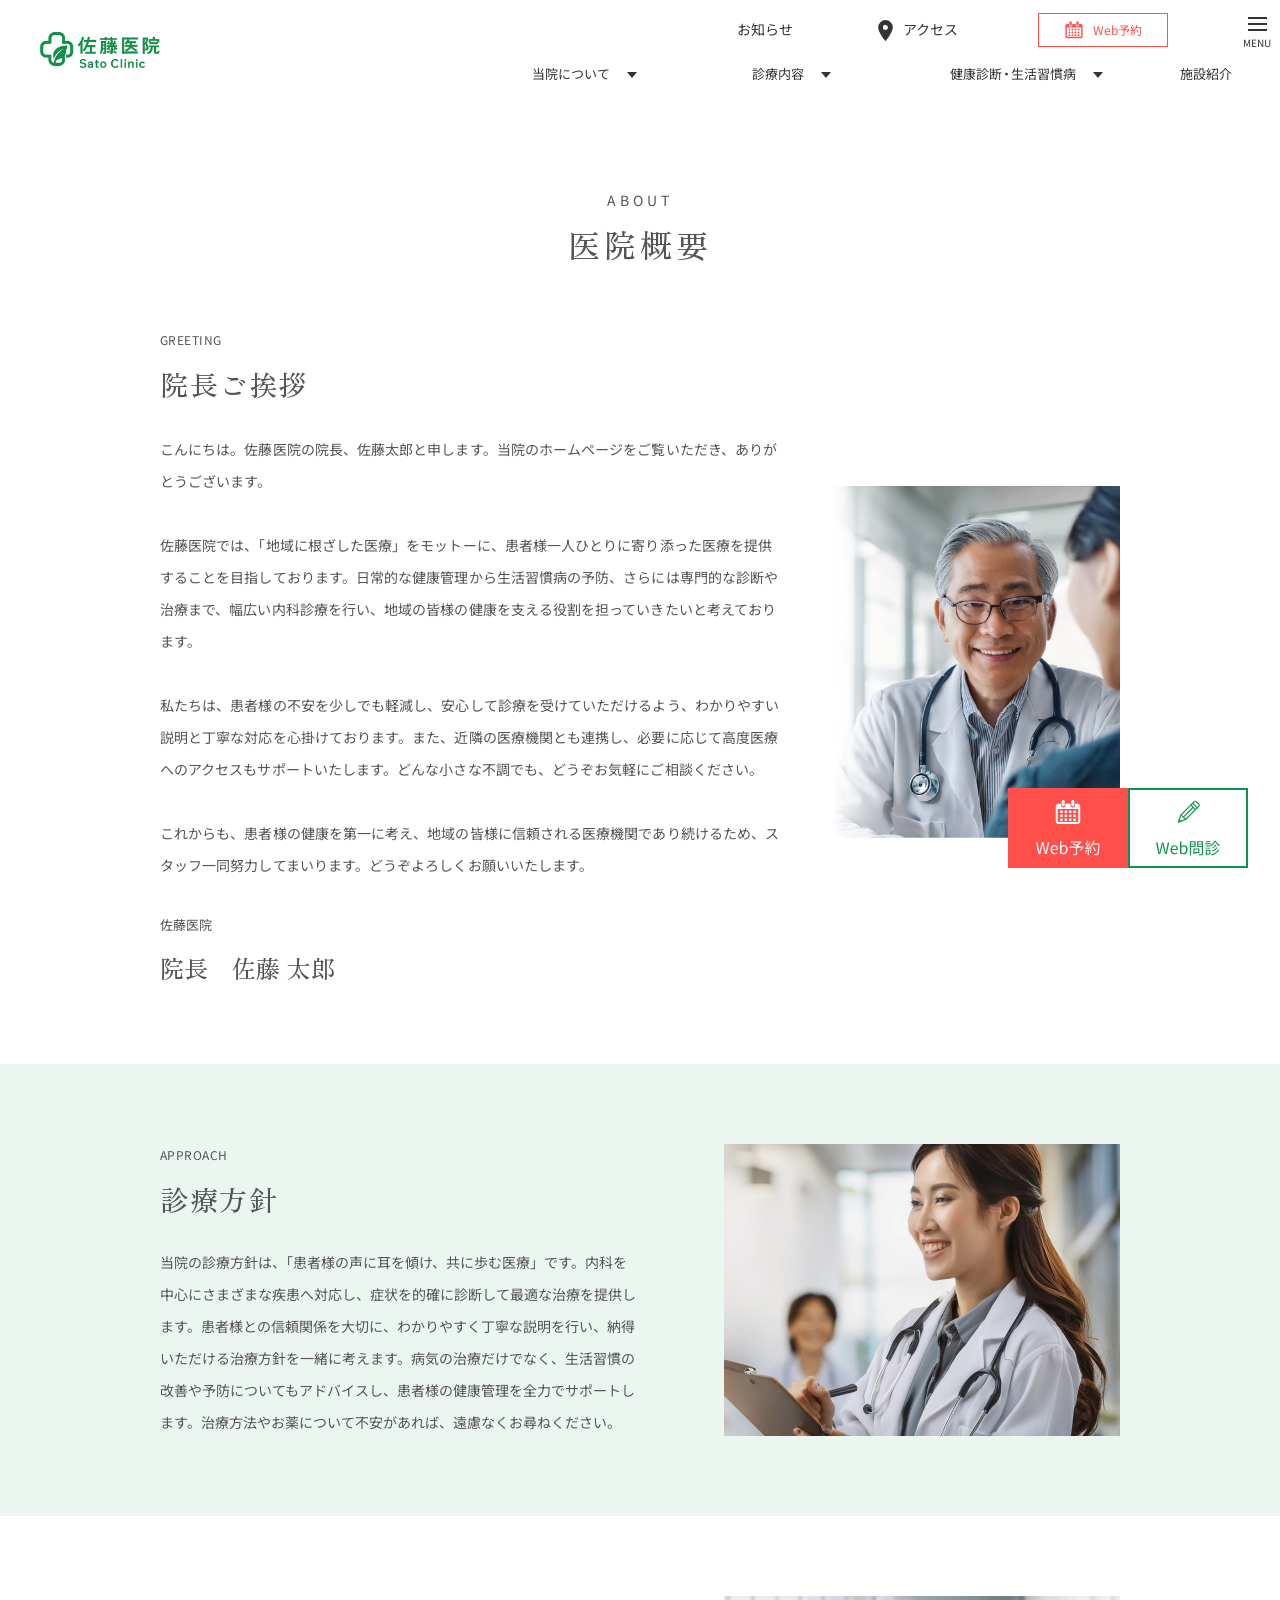
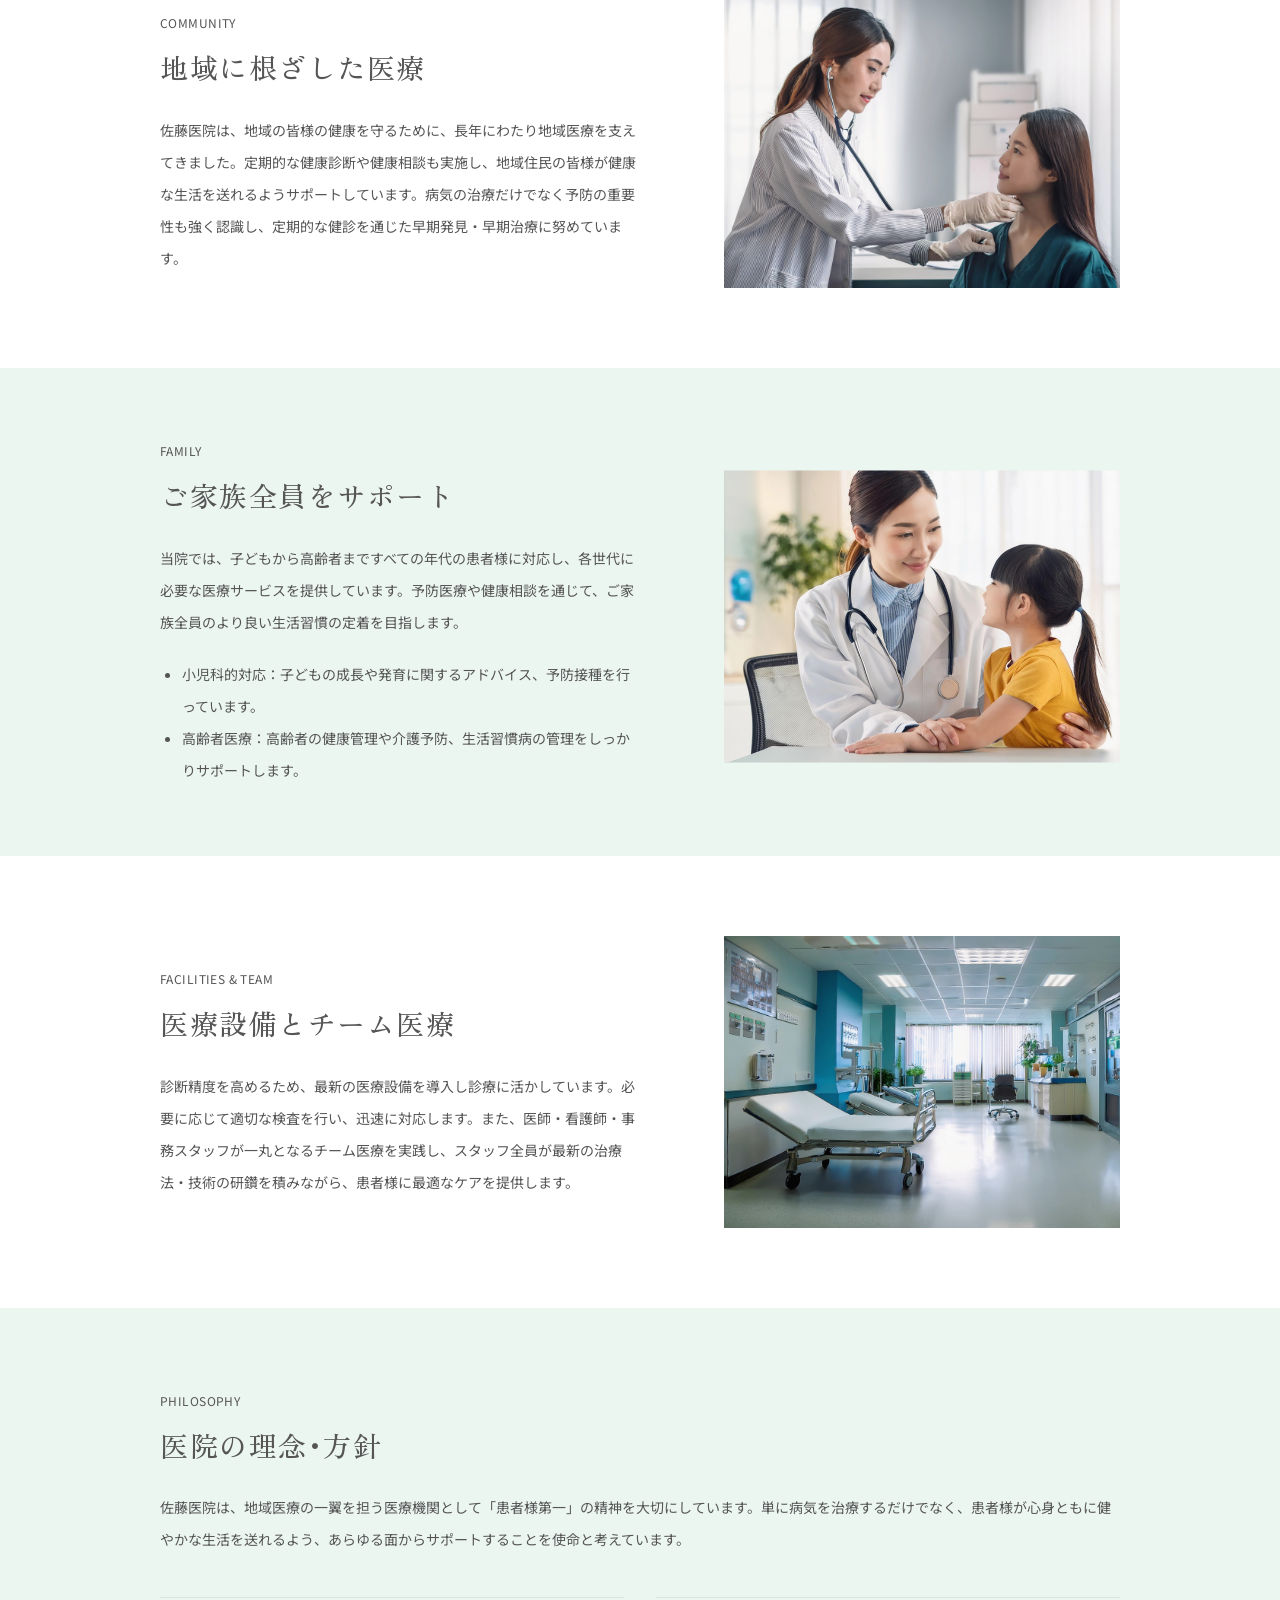
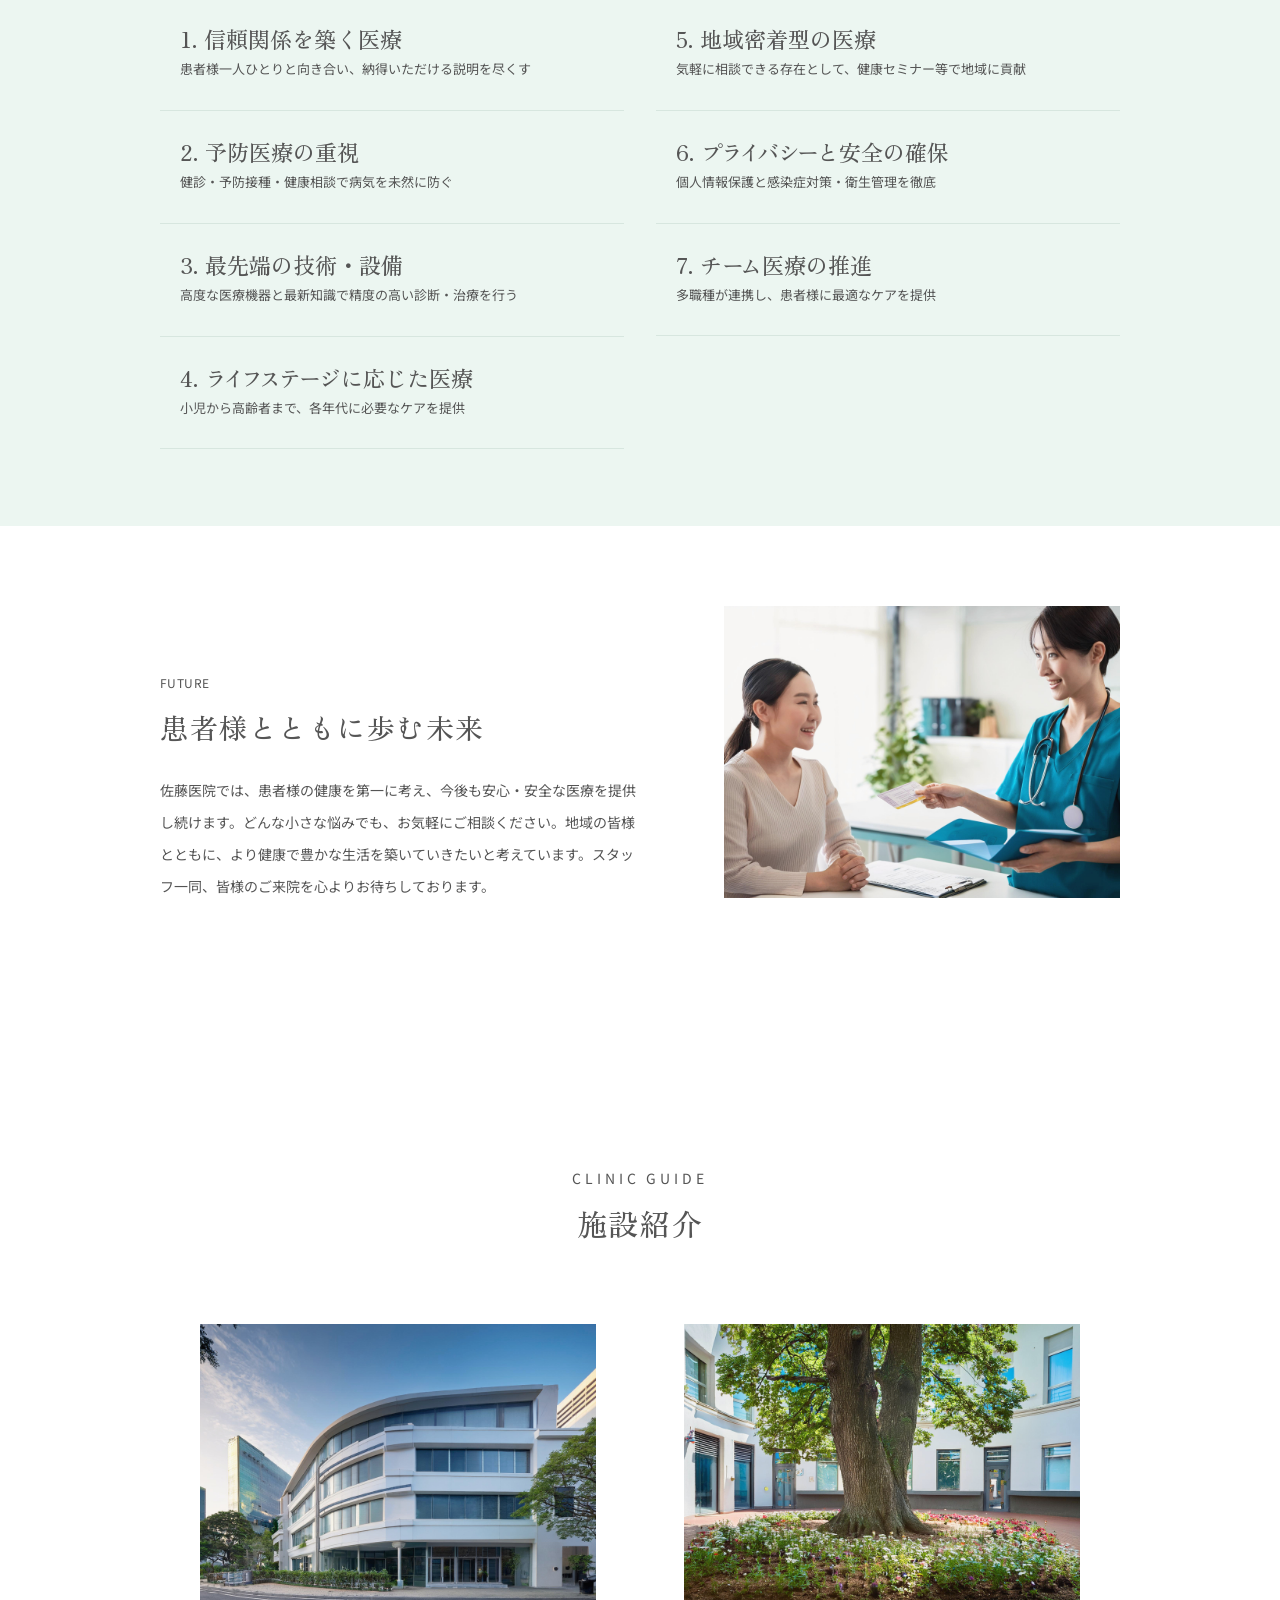
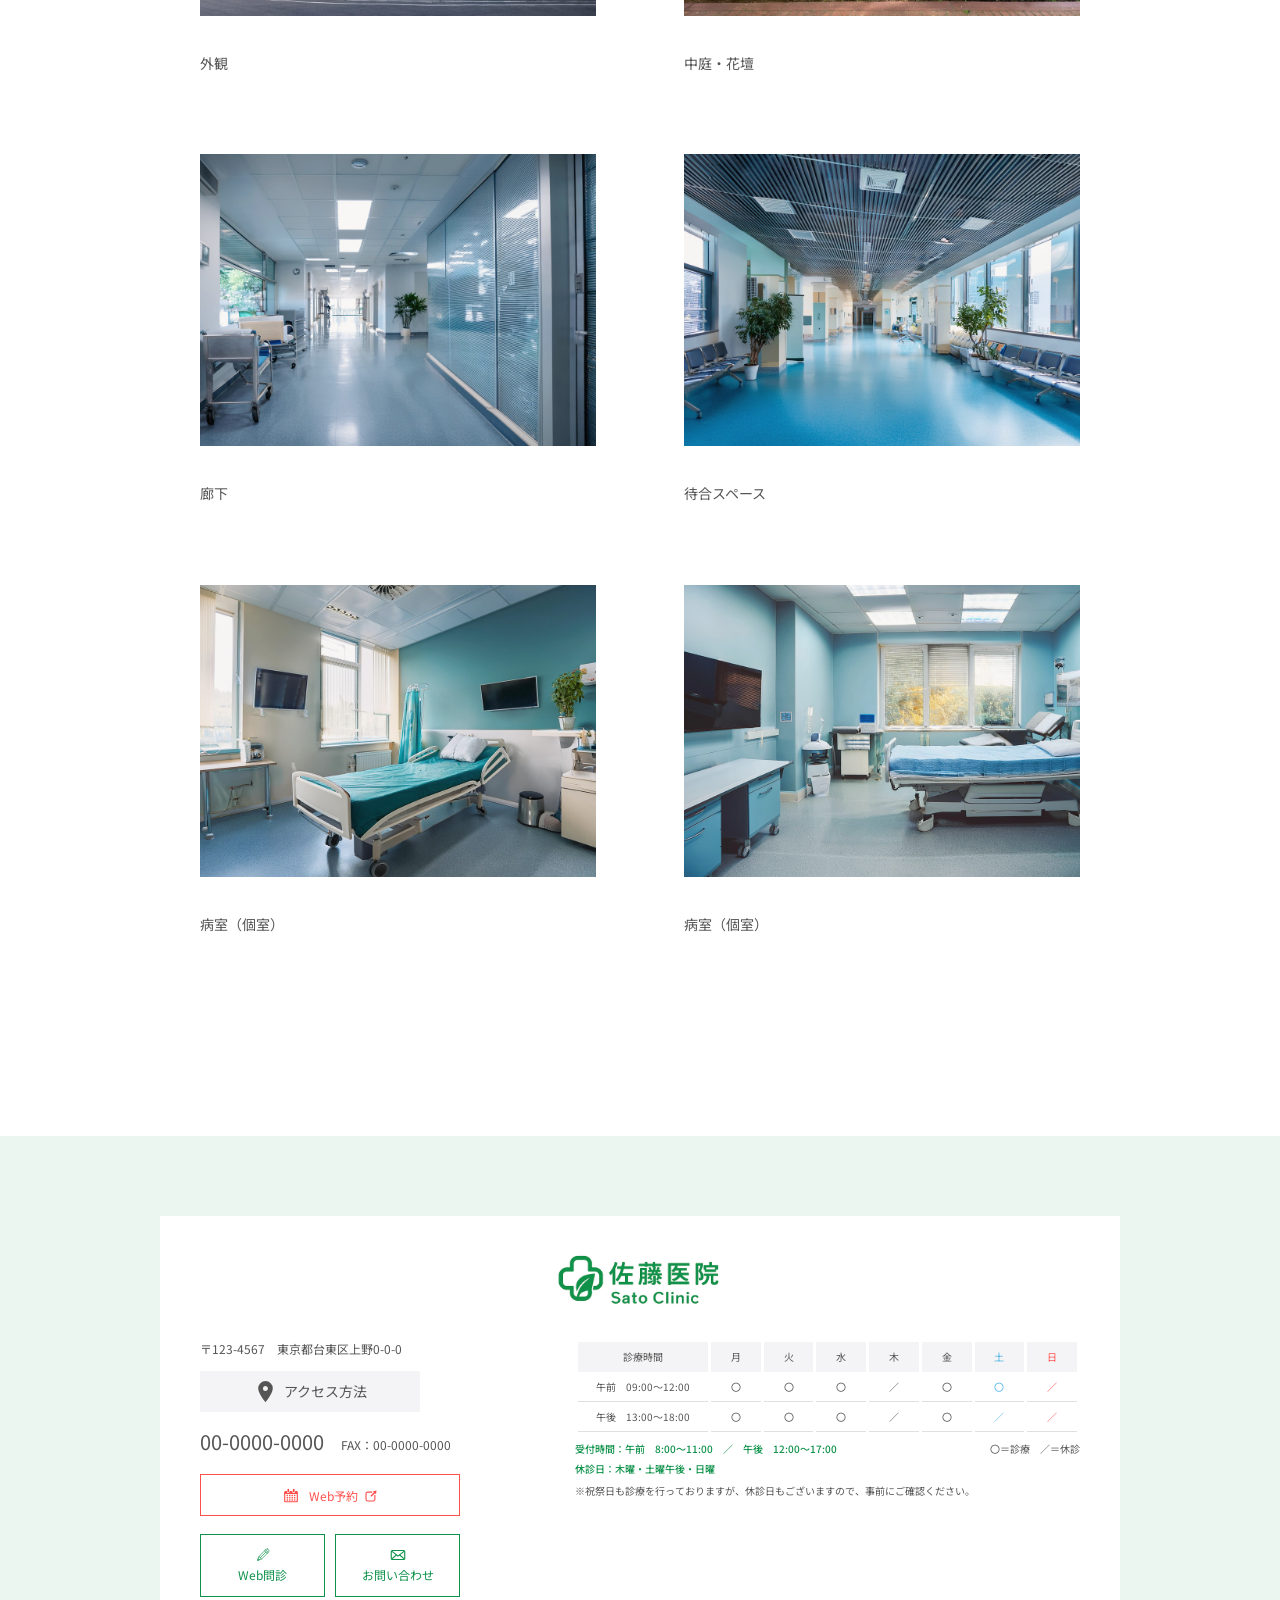
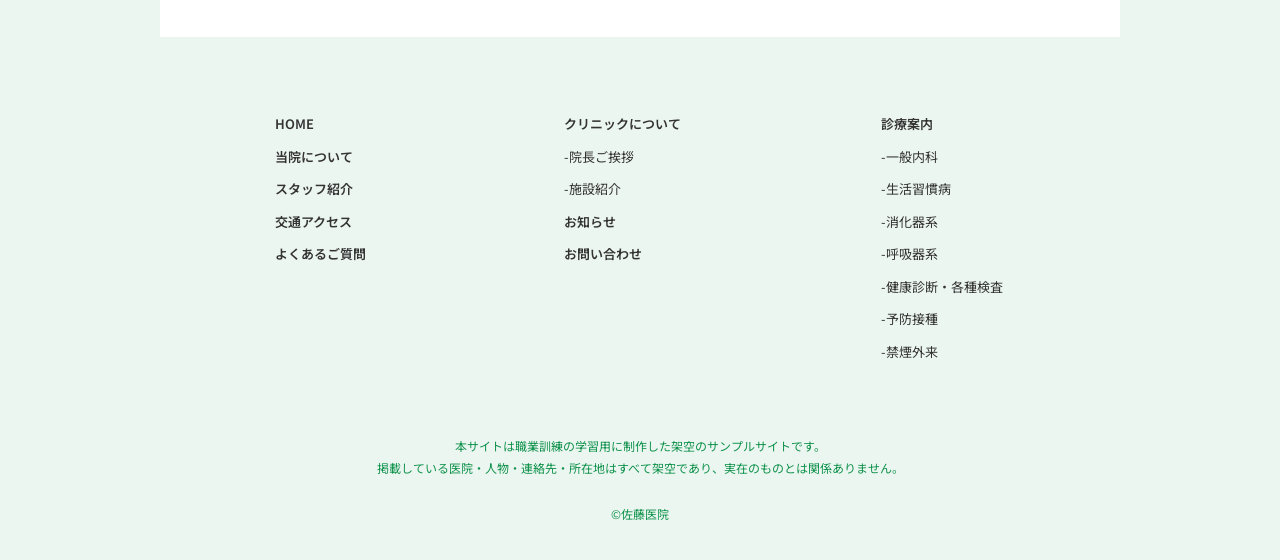
==== commit b72be6a8: "コミット" ====
--- a/about.html
+++ b/about.html
@@ -19,8 +19,10 @@
  <div class="schedule-remarks"><div class="schedule-notes"><p><b>受付時間：午前　8:00〜11:00　／　午後　12:00〜17:00</b></p><p><b>休診日：木曜・土曜午後・日曜</b></p></div><span class="schedule-legend">〇＝診療　／＝休診</span></div>
  <p class="schedule-caution">※祝祭日も診療を行っておりますが、休診日もございますので、事前にご確認ください。</p></div></div></div>
  <nav class="footer-nav" aria-label="フッターナビゲーション"><div><a href="index.html"><b>HOME</b></a><a href="about.html"><b>当院について</b></a><a href="staff.html"><b>スタッフ紹介</b></a><a href="access.html"><b>交通アクセス</b></a><a href="faq.html"><b>よくあるご質問</b></a></div>
- <div><b>クリニックについて</b><a href="about.html#greeting">-院長ご挨拶</a><a href="about.html#facility">-施設紹介</a><a href="contact.html"><b>オンライン診療</b></a><a href="news.html"><b>お知らせ</b></a><a href="contact.html"><b>お問い合わせ</b></a></div>
+ <div><b>クリニックについて</b><a href="about.html#greeting">-院長ご挨拶</a><a href="about.html#facility">-施設紹介</a><a href="news.html"><b>お知らせ</b></a><a href="contact.html"><b>お問い合わせ</b></a></div>
  <div><b>診療案内</b><a href="treatment.html#internal">-一般内科</a><a href="treatment.html#lifestyle">-生活習慣病</a><a href="treatment.html#digestive">-消化器系</a><a href="treatment.html#respiratory">-呼吸器系</a><a href="treatment.html#checkup">-健康診断・各種検査</a><a href="treatment.html#vaccination">-予防接種</a><a href="treatment.html#smoking">-禁煙外来</a></div></nav>
  <p class="footer-notice">本サイトは職業訓練の学習用に制作した架空のサンプルサイトです。<br>
 掲載している医院・人物・連絡先・所在地はすべて架空であり、実在のものとは関係ありません。</p>
- <small class="copyright">©佐藤医院</small></footer></body></html>+ <small class="copyright">©佐藤医院</small></footer>
+ <nav class="floating-actions" aria-label="Web予約・Web問診"><img src="./assets/floating-button.svg" width="240" height="80" alt=""><a href="webreservation.html" aria-label="Web予約"></a><a href="webquestionnaire.html" aria-label="Web問診"></a></nav>
+</body></html>
--- a/css/style.css
+++ b/css/style.css
@@ -690,7 +690,46 @@
     margin-top: 24px
 }
 
+/* Viewport-fixed actions stay below the header and modal layers. */
+.floating-actions {
+    position: fixed;
+    right: max(32px, env(safe-area-inset-right, 0px));
+    bottom: max(32px, env(safe-area-inset-bottom, 0px));
+    z-index: 15;
+    display: grid;
+    grid-template-columns: repeat(2, 120px);
+    width: 240px;
+    height: 80px
+}
+
+.floating-actions > img {
+    position: absolute;
+    inset: 0;
+    width: 240px;
+    height: 80px;
+    pointer-events: none
+}
+
+.floating-actions > a {
+    position: relative;
+    display: block;
+    height: 80px
+}
+
 /* TOP */
+.hero-wrap {
+    position: relative
+}
+
+.hero-access-badge {
+    position: absolute;
+    z-index: 4;
+    right: 64px;
+    bottom: -16px;
+    width: 144px;
+    height: 144px
+}
+
 .hero {
     position: relative;
     width: 100%;
@@ -2922,6 +2961,10 @@
 
 @media (max-width: 767px) {
     html { scroll-padding-top: 24px; }
+    .floating-actions {
+        right: max(16px, env(safe-area-inset-right, 0px));
+        bottom: max(16px, env(safe-area-inset-bottom, 0px));
+    }
     .site-header { height: 76px; }
     .site-logo { top: 20px; left: 16px; width: 120px; height: 36px; }
     .site-logo img { width: 120px; height: 36px; }
@@ -2933,6 +2976,7 @@
     .page-title { padding: 48px 20px 32px; }
     .page-title h1 { font-size: 28px; }
     .hero { height: 420px; }
+    .hero-access-badge { right: 16px; }
     .hero-slide { top: 0; left: 0; width: 100%; height: 100%; object-position: 65% center; }
     .hero-title { top: 50%; transform: translate(-50%, -50%) scale(.7142857); }
     .home-intro { padding: 64px 20px; }
@@ -2959,8 +3003,8 @@
     .foot-phone span { display: block; margin-left: 0; }
     .foot-reservation, .foot-small-actions { max-width: 100%; }
     .foot-small-actions a { flex: 1; min-width: 0; }
-    .footer-nav { width: calc(100% - 40px); grid-template-columns: repeat(2, minmax(0, 1fr)); margin-top: 48px; gap: 28px 20px; }
-    .footer-nav > div:last-child { grid-column: 1 / -1; display: grid; grid-template-columns: repeat(2, minmax(0, 1fr)); gap: 12px 20px; }
+    .footer-nav { width: fit-content; max-width: calc(100% - 40px); grid-template-columns: repeat(2, max-content); margin-top: 48px; gap: 28px 20px; }
+    .footer-nav > div:last-child { grid-column: 1 / -1; display: grid; grid-template-columns: subgrid; gap: 12px 20px; }
     .footer-nav > div:last-child > b { grid-column: 1 / -1; }
     .footer-notice { width: calc(100% - 40px); margin-top: 56px; }
     .schedule-wrap { min-width: 0; width: 100%; }
@@ -2974,10 +3018,20 @@
     .faq-content, .access-main, .contact-main { width: calc(100% - 40px); }
     .news-page-content, .faq-content, .access-main, .contact-main { margin-top: 32px; margin-bottom: 80px; }
     .news-filters { flex-wrap: wrap; gap: 12px; margin-bottom: 56px; }
+    .news-filters a { padding-inline: 10px; }
     .news-card { margin-bottom: 40px; padding-bottom: 32px; }
     .news-card .news-meta { gap: 20px; }
 
     .about-greeting { width: calc(100% - 40px); margin-top: 24px; }
+    .about-greeting > .about-photo-greeting {
+        width: calc(min(100%, max(240px, calc(100vw - 160px))) - 64px);
+        aspect-ratio: 1;
+        -webkit-mask-image: none; mask-image: none;
+    }
+    .about-photo-greeting > img {
+        left: 50%; top: 0; width: 175%; height: auto;
+        transform: translateX(-67%);
+    }
     .about-feature, .about-future, .about-feature:nth-of-type(4) { padding: 56px 0; }
     .about-feature-inner { width: calc(100% - 40px); grid-template-columns: minmax(0, 1fr); gap: 32px; }
     .about-feature-inner > .about-photo { width: min(396px, 100%); justify-self: center; }
@@ -2985,7 +3039,7 @@
     .about-philosophy { padding: 56px 20px; }
     .about-philosophy h2 { font-size: 26px; }
     .philosophy-lists { grid-template-columns: minmax(0, 1fr); gap: 0; }
-    .philosophy-lists li { padding-inline: 12px; }
+    .philosophy-lists li { padding-inline: 0; }
     .philosophy-lists ol + ol li:first-child { border-top: 0; }
     .philosophy-lists h3 { font-size: 20px; }
     .about-facilities { padding: 64px 0 80px; }
@@ -3007,7 +3061,7 @@
     .faq-group, .faq-group:first-of-type, .faq-group:nth-of-type(3) { margin-top: 64px; }
     .faq-group h2 { font-size: 24px; }
     .faq-list { margin-top: 24px; }
-    .faq-item summary { padding: 16px 0; min-height: 72px; }
+    .faq-item summary { margin-inline: -16px; padding: 16px 0; min-height: 72px; }
     .faq-item summary > b, .faq-chevron { flex: none; }
     .faq-answer { width: 100%; padding-left: 30px; }
     .faq-related { gap: 20px; }
@@ -3062,6 +3116,82 @@
     body.sc-extra-page .sc-extra-hours-row span { font-size: 10px; }
 }
 
+/* Widen only mobile text gutters; retain about 240px of readable text width. */
+@media (max-width: 767px) {
+    .page-title h1,
+    .home-intro h2,
+    .home-hours-copy,
+    .home-hours .schedule-wrap,
+    .site-footer .schedule-wrap,
+    .home-news-item .news-meta,
+    .home-news-item p,
+    .reservation-strip h2,
+    .reservation-strip > p,
+    .message-text h2,
+    .message-text p,
+    .news-page-content,
+    .news-card > .news-meta,
+    .news-card > h2,
+    .news-card > p,
+    .greeting-copy,
+    .about-feature-copy,
+    .about-philosophy-inner > h2,
+    .about-philosophy-inner > p,
+    .philosophy-lists,
+    .philosophy-lists h3,
+    .philosophy-lists p,
+    .facility-grid figcaption,
+    .staff-description,
+    .service-content > p,
+    .faq-content,
+    .faq-intro,
+    .faq-group > h2,
+    .faq-answer,
+    .faq-outro,
+    .access-information,
+    .access-information dt,
+    .access-information dd:not(.access-links),
+    .access-method > h2,
+    .access-method > p,
+    .access-caution,
+    .contact-summary > p,
+    .contact-form,
+    .privacy-description,
+    .privacy-details,
+    .foot-address,
+    .foot-phone,
+    .schedule-notes,
+    .schedule-caution,
+    .footer-notice,
+    body.sc-extra-page .sc-extra-menu-panel,
+    body.sc-extra-page .sc-extra-page-intro > h1,
+    body.sc-extra-page .sc-extra-page-intro > p,
+    body.sc-extra-page .sc-extra-questionnaire-notes,
+    body.sc-extra-page .sc-extra-site-footer > p {
+        max-width: min(100%, max(240px, calc(100vw - 160px)));
+        margin-inline: auto;
+    }
+
+    .page-home .message-text {
+        width: min(100%, max(240px, calc(100vw - 160px)));
+        margin-inline: auto;
+    }
+
+    .message-text > .small-en,
+    .about-philosophy-inner > .small-en {
+        display: block;
+        max-width: min(100%, max(240px, calc(100vw - 160px)));
+        margin-inline: auto;
+    }
+
+    .access-information dt,
+    .access-information dd:not(.access-links) { width: 100%; }
+    .home-hours .schedule-notes,
+    .site-footer .schedule-notes { width: 100%; margin-inline: 0; }
+    .faq-answer { padding-left: 0; }
+    .service-heading { padding-inline: clamp(20px, calc((100% - 240px) / 2), 60px); }
+}
+
 @media (max-width: 767px), (max-width: 1199px) and (max-height: 600px) {
     .staff-modal .staff-modal-content { width: calc(100% - 32px); max-width: 682px; height: auto; max-height: calc(100vh - 32px); max-height: calc(100dvh - 32px); flex-direction: column; overflow-y: auto; }
     :is(#staff-profile-1, #staff-profile-2, #staff-profile-3, #staff-profile-4) .staff-modal-copy { width: 100%; margin: 0; padding: 24px; display: block; order: 2; flex: none; }
@@ -3078,6 +3208,7 @@
 }
 
 @media (max-width: 767px) {
+    :is(#staff-profile-1, #staff-profile-2, #staff-profile-3, #staff-profile-4) .staff-modal-copy { padding-inline: clamp(24px, calc((100vw - 272px) / 2), 64px); }
     #staff-profile-1 .staff-modal-photo { width: 250px; max-width: 100%; height: 330px; margin: 0 auto; }
     #staff-profile-1 .staff-modal-photo img { inset: auto; left: -397px; top: -43px; width: auto; height: 440px; object-fit: initial; }
     :is(#staff-profile-2, #staff-profile-3, #staff-profile-4) .staff-modal-photo { width: 250px; max-width: 100%; height: 330px; margin: 0 auto; }
